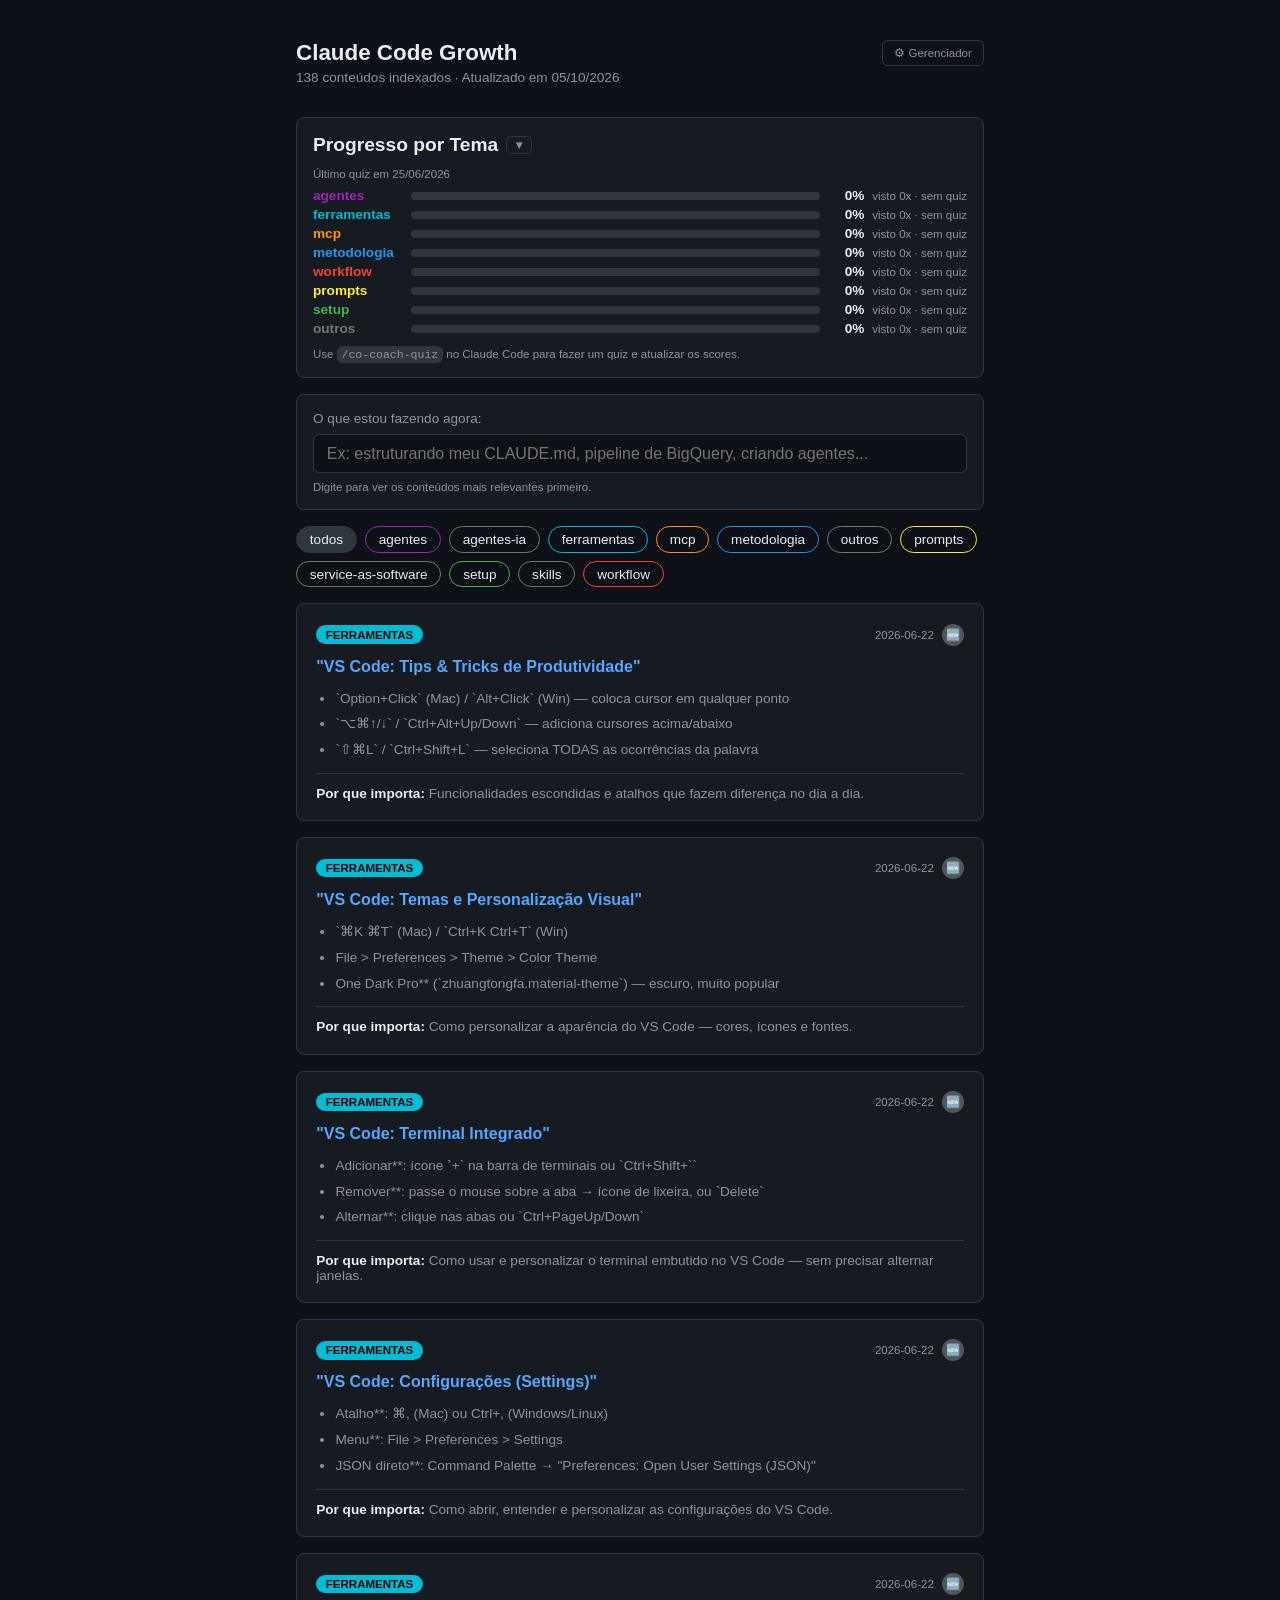
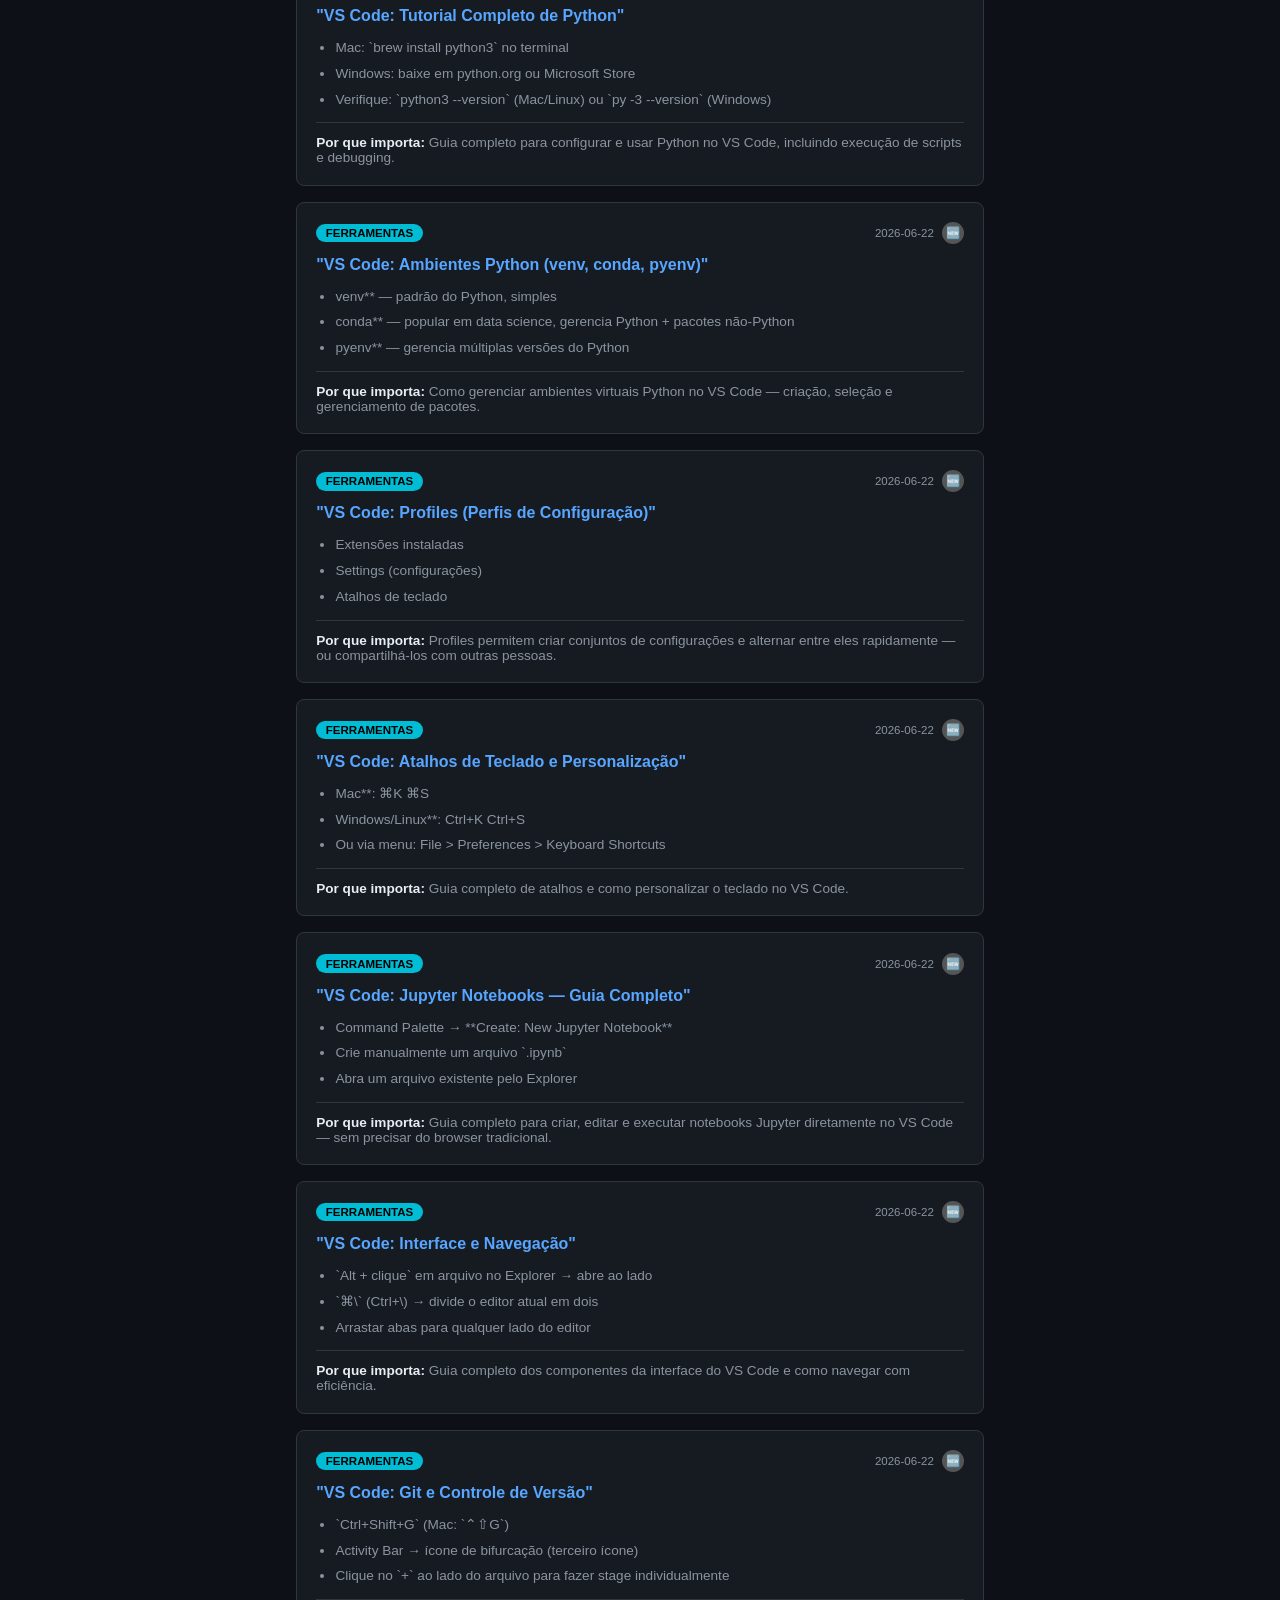
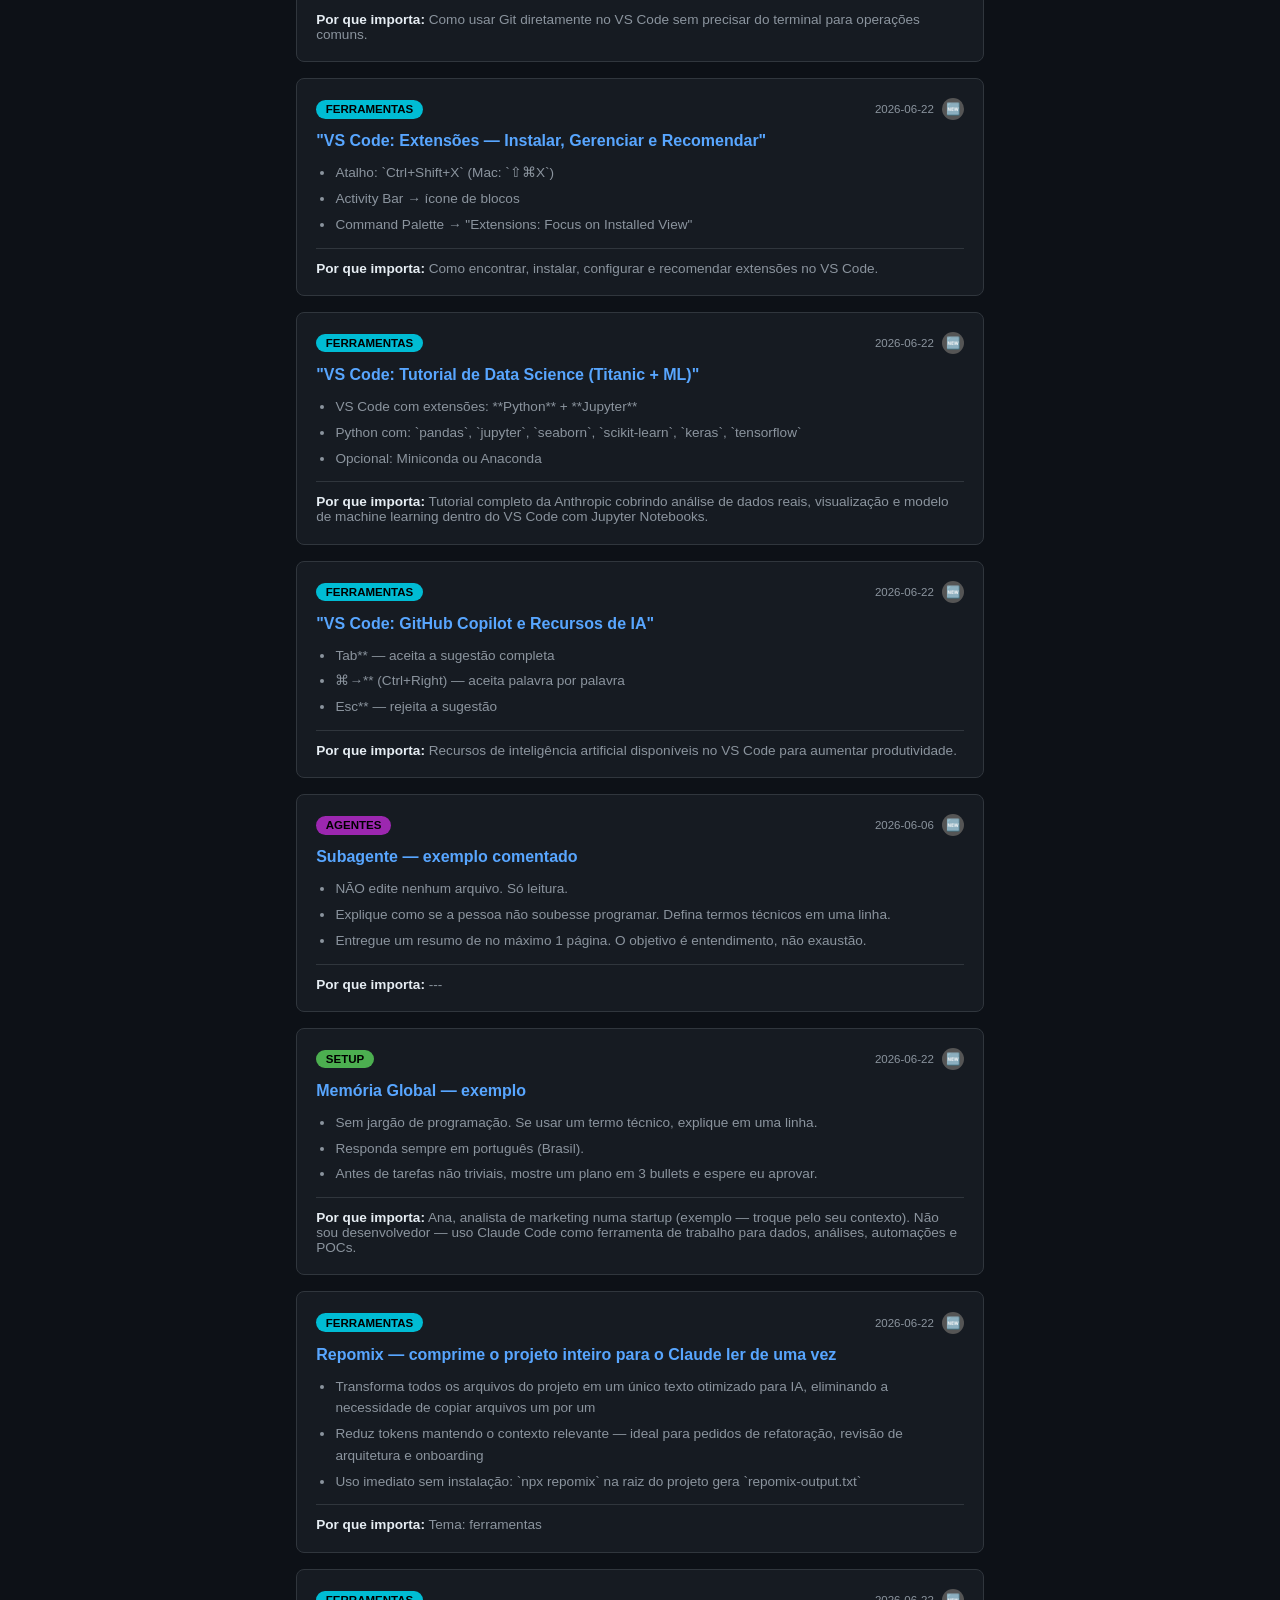
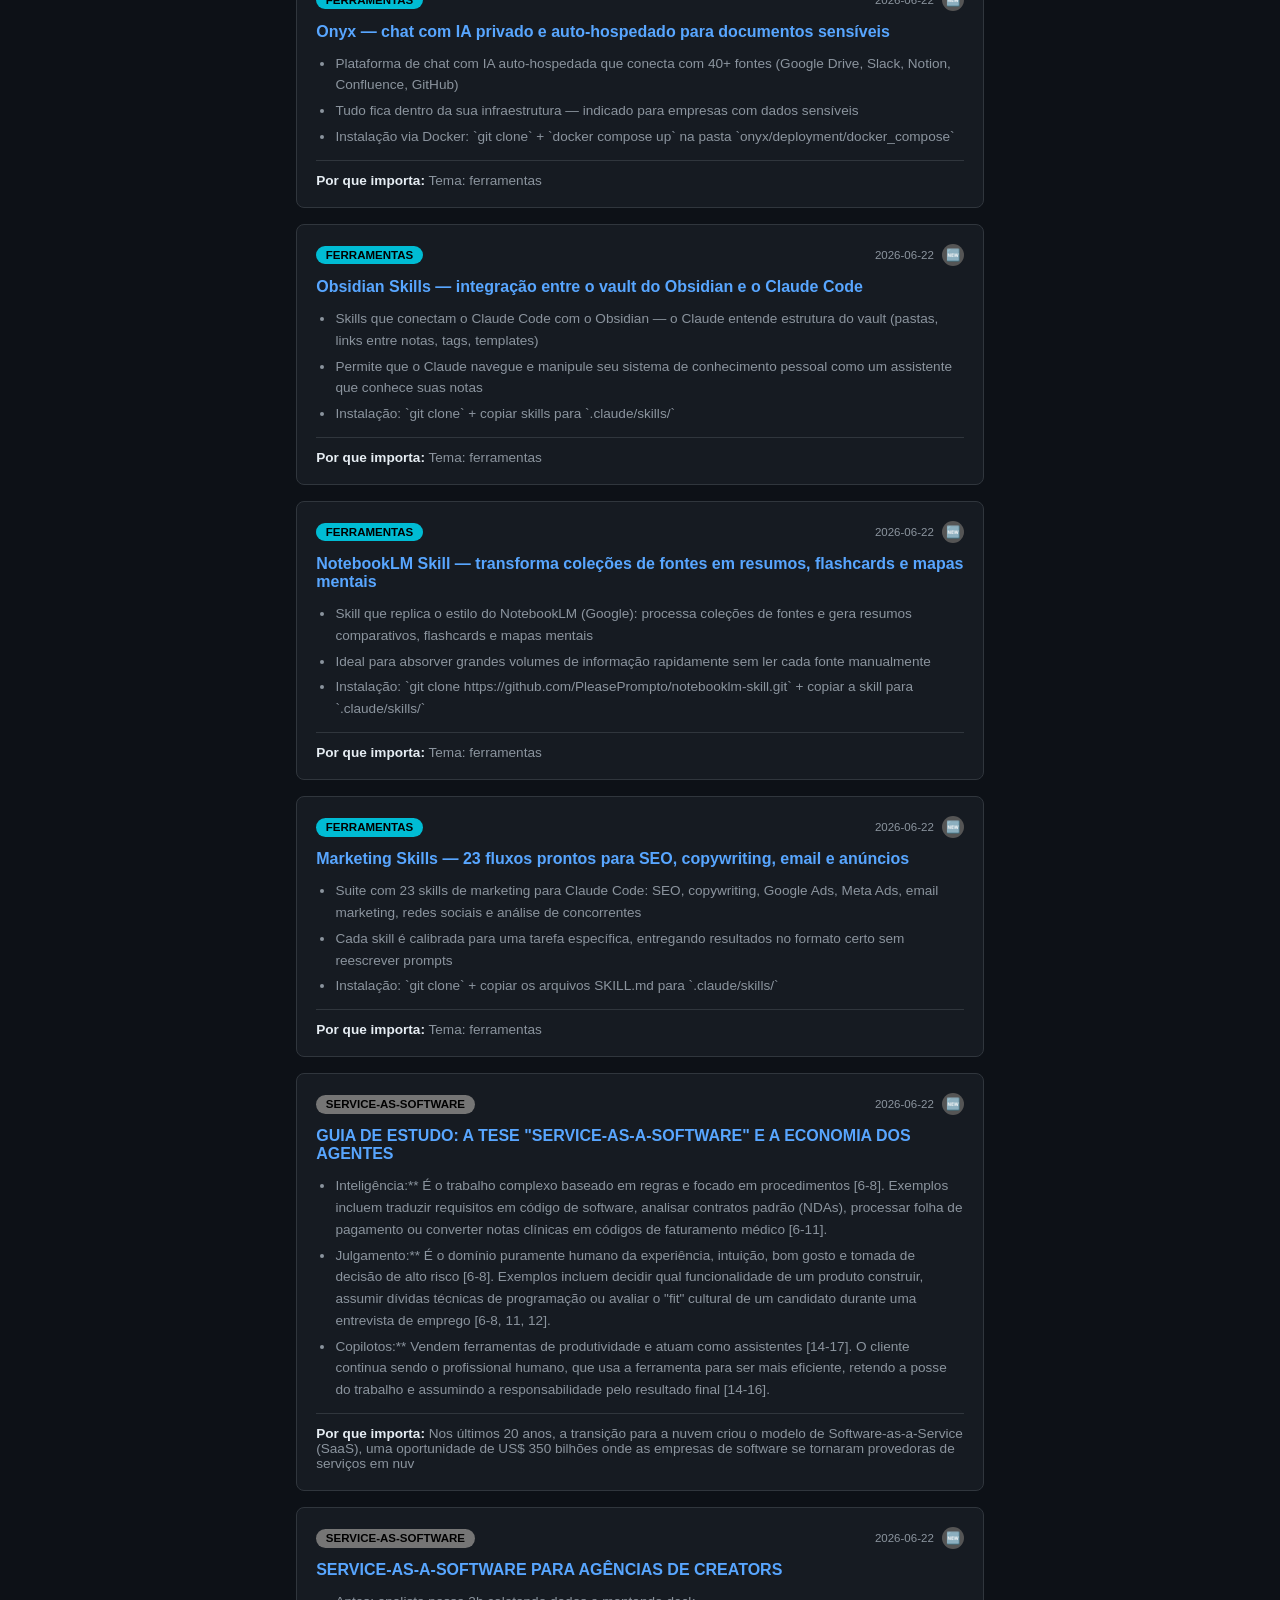
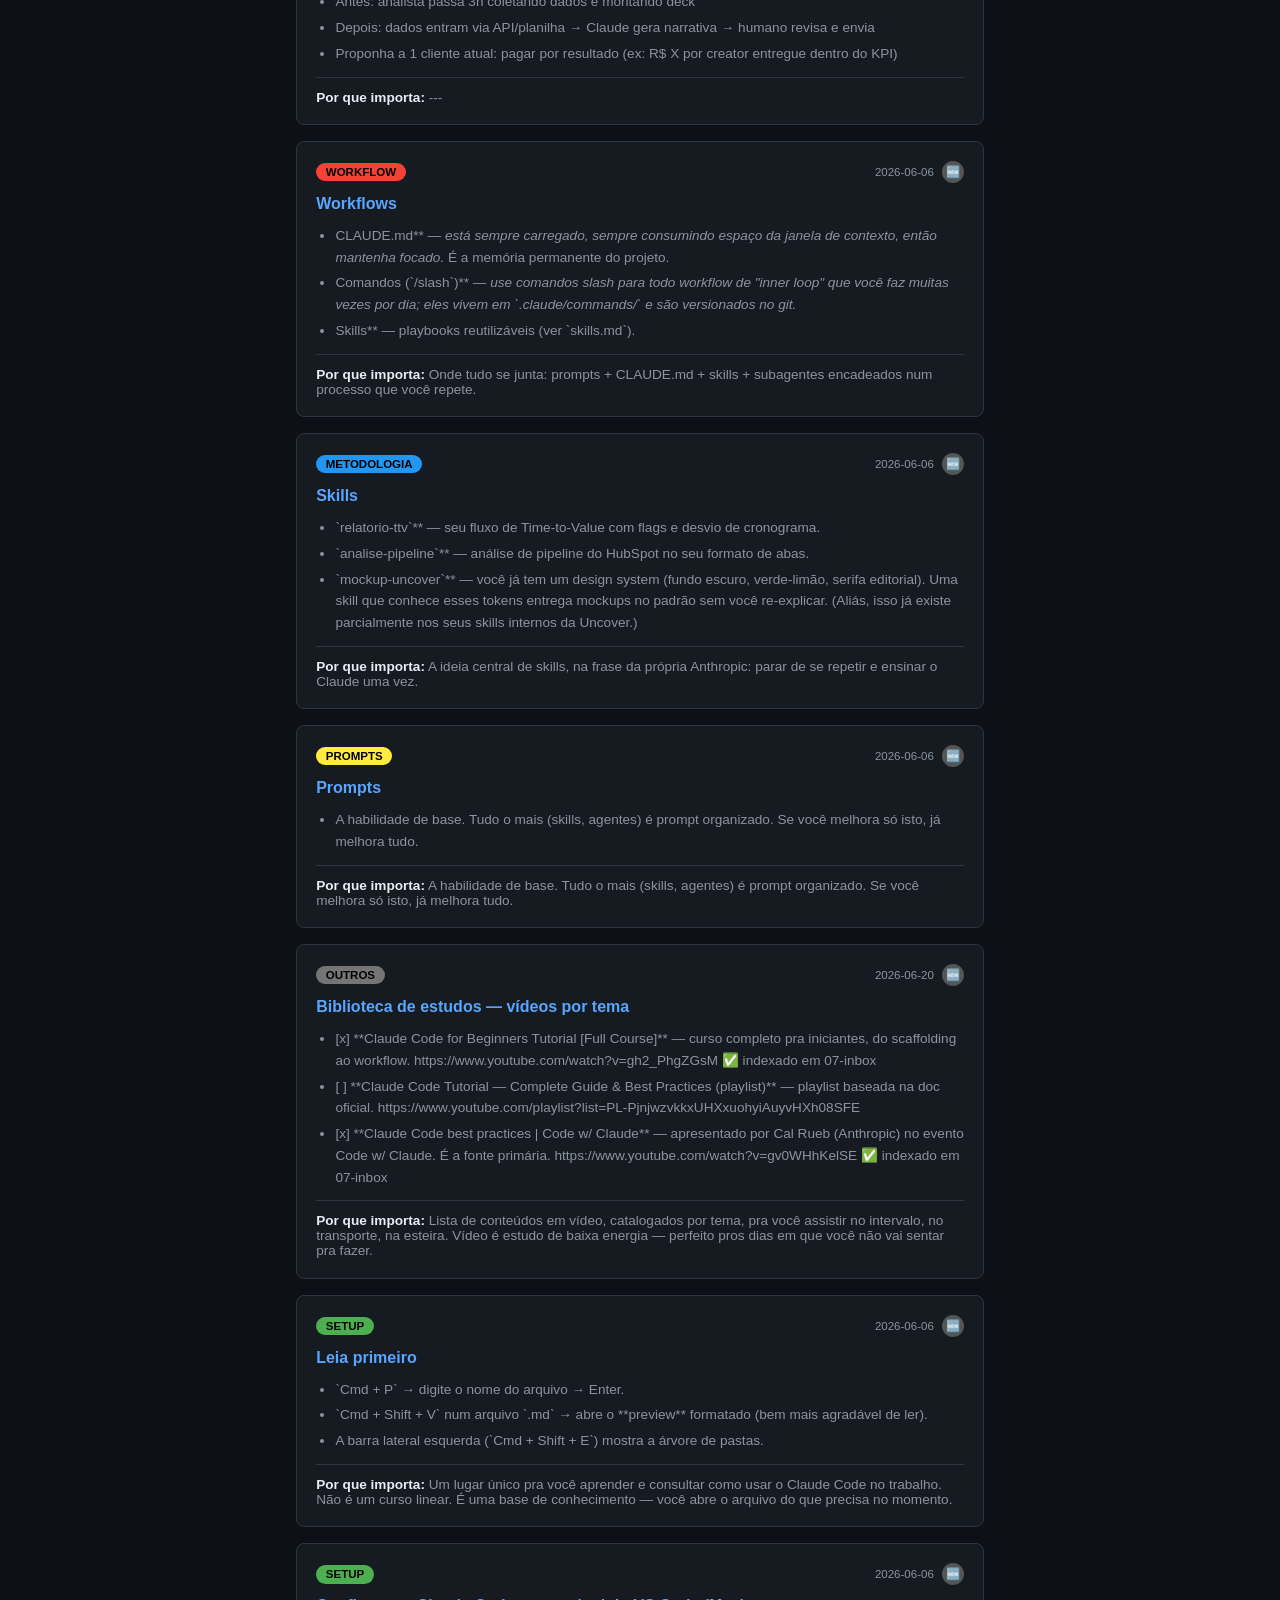
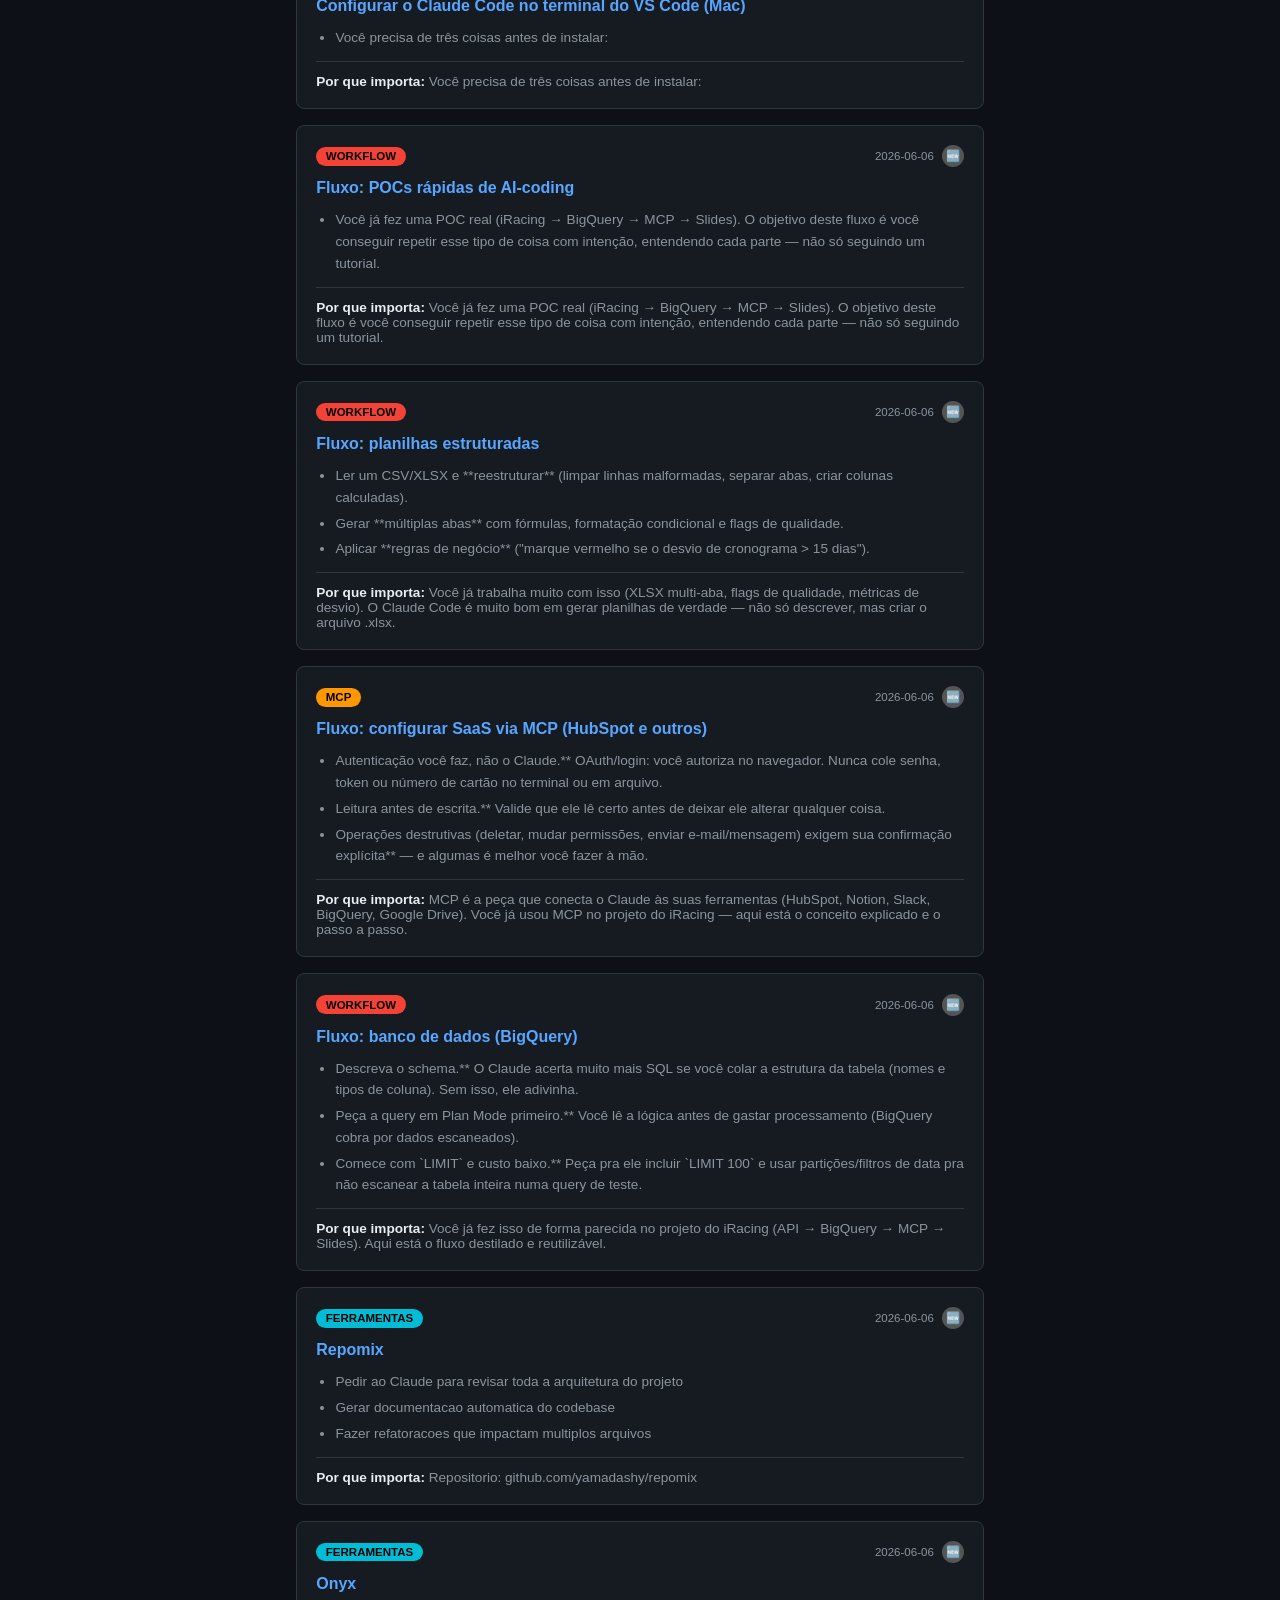
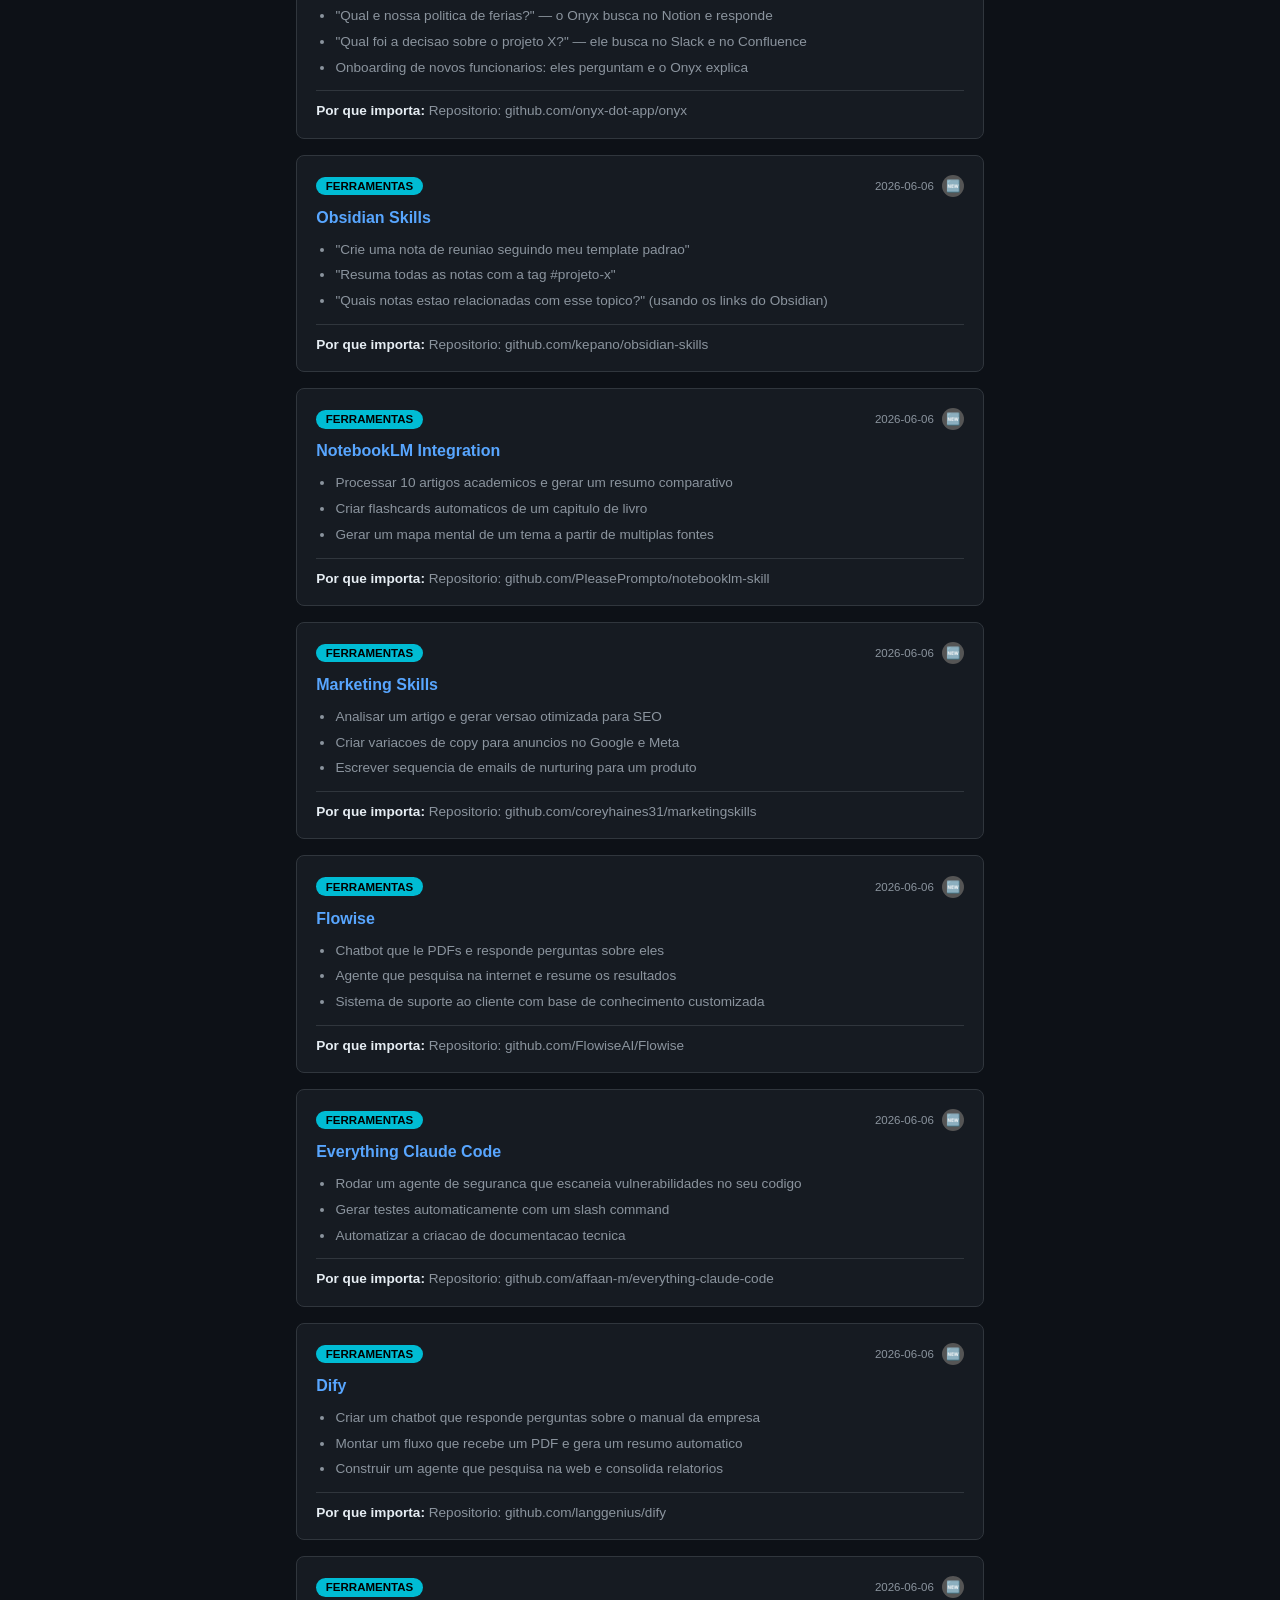
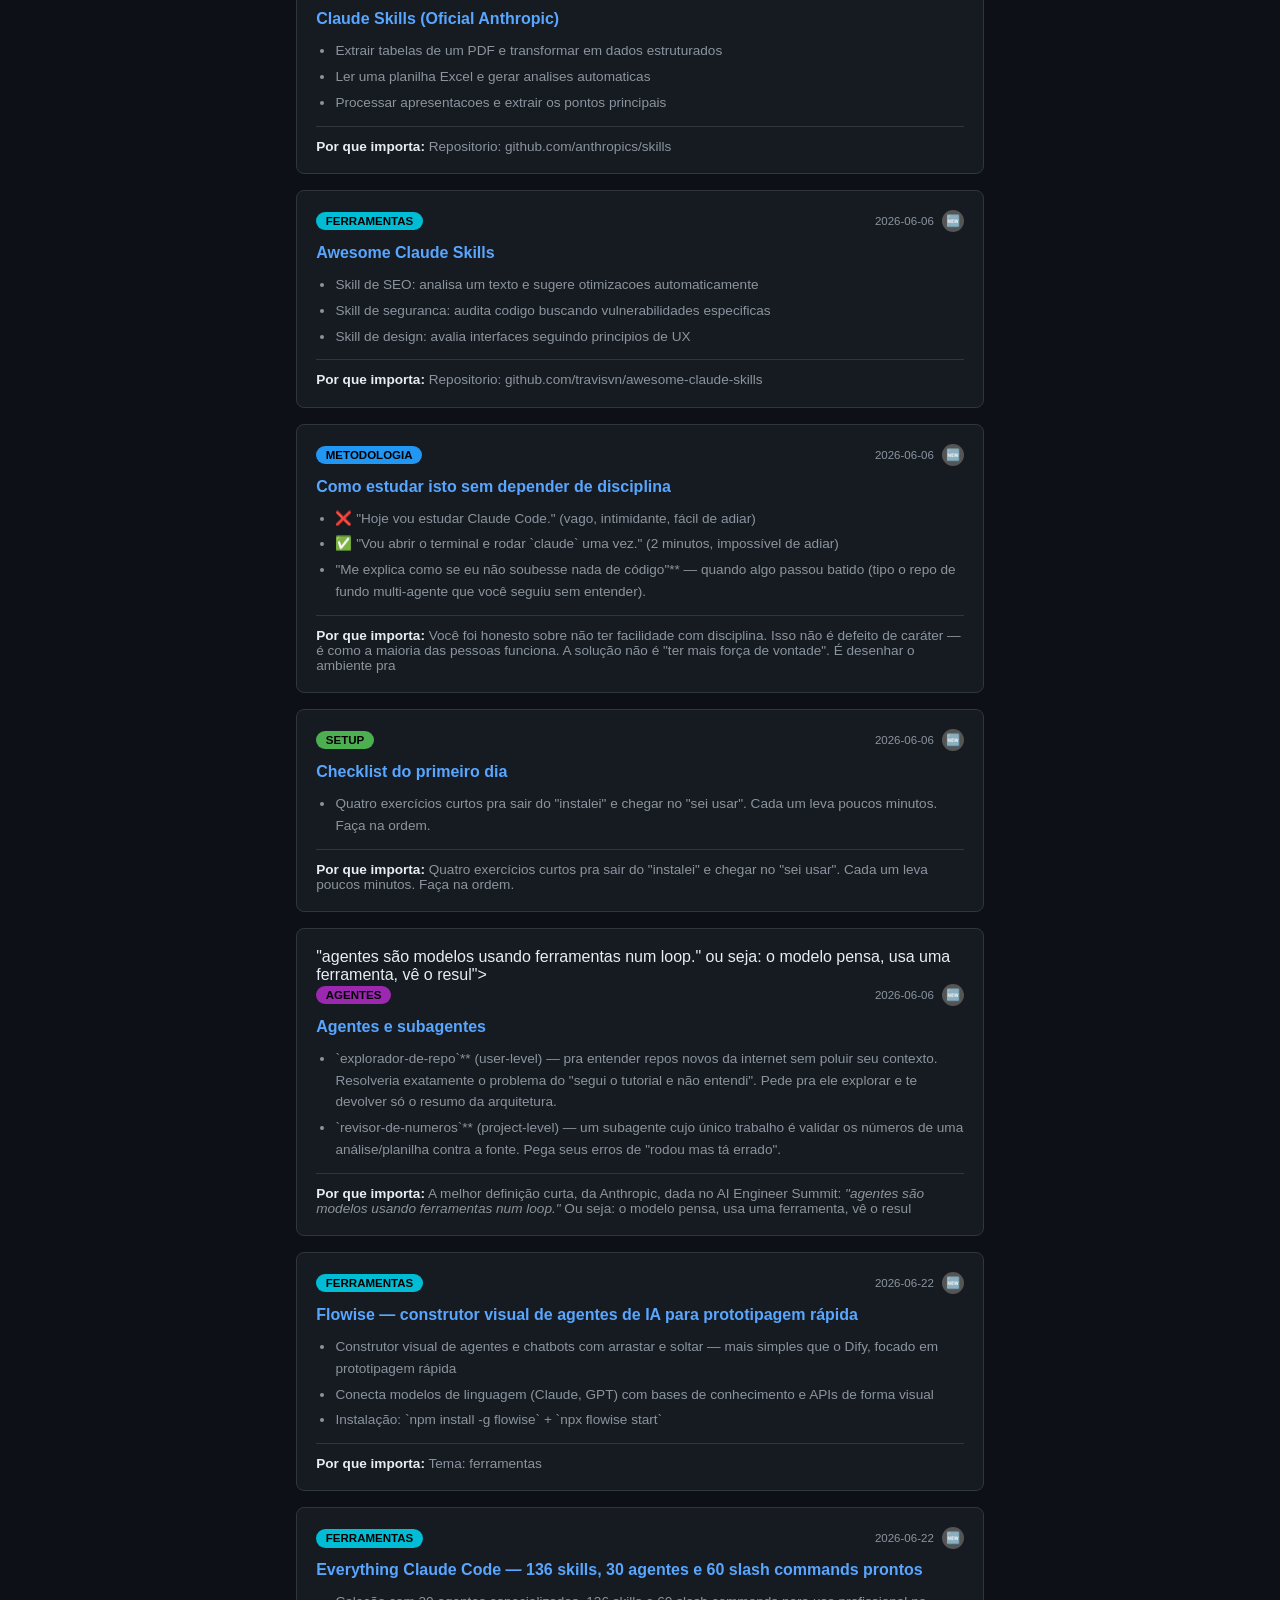
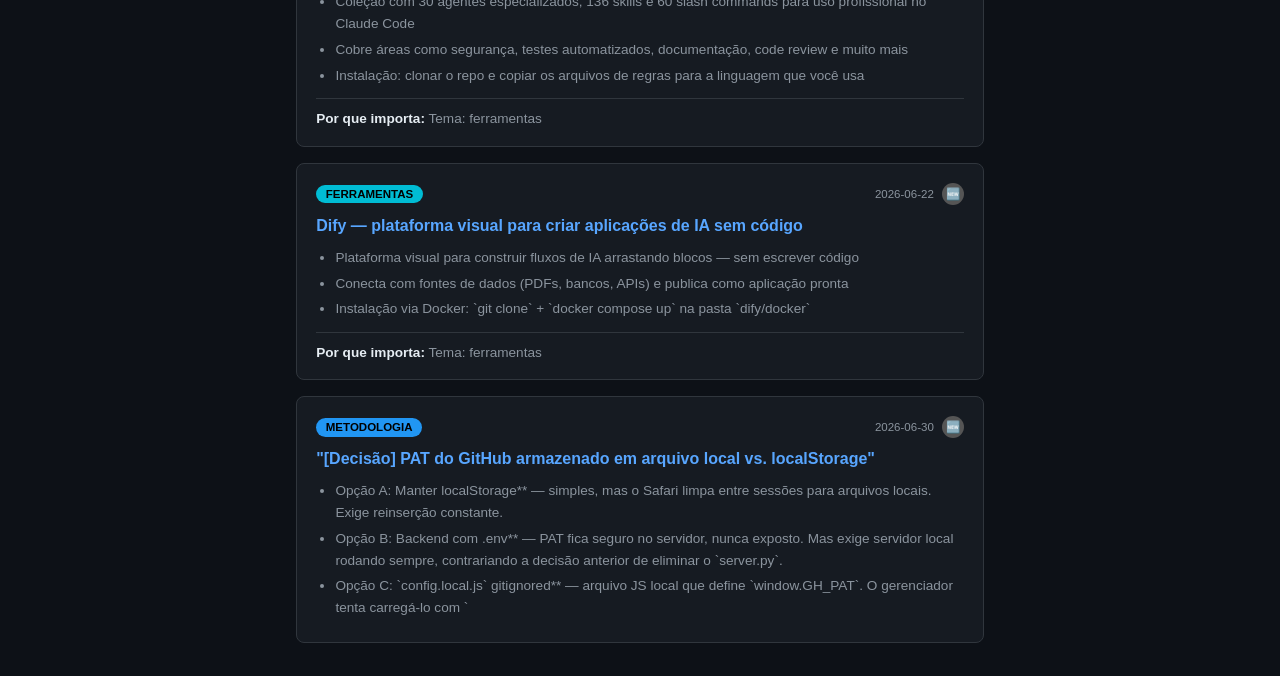
==== docs/index.html @ d2ad9457 "chore: rebuild site [skip ci]" ====
<!DOCTYPE html>
<html lang="pt-BR">
<head>
<meta charset="UTF-8">
<meta name="viewport" content="width=device-width, initial-scale=1.0">
<title>Claude Code Growth — Feed</title>
<link rel="stylesheet" href="style.css">
</head>
<body>
<header>
  <div class="header-top">
    <h1>Claude Code Growth</h1>
    <a href="gerenciador.html" class="header-nav-link">⚙ Gerenciador</a>
  </div>
  <p class="subtitle">138 conteúdos indexados · Atualizado em 05/10/2026</p>
</header>

<section class="proficiency-panel">
  <h2>Progresso por Tema <button class="prof-toggle" onclick="toggleProf()">▼</button></h2>
  <span class="prof-updated">Último quiz em 25/06/2026</span>
  <div id="prof-content"><div class="prof-barra"><span class="prof-nome" style="color:#9C27B0">agentes</span><div class="prof-track"><div class="prof-fill" style="width:0%;background:#9C27B0"></div></div><span class="prof-pct">0%</span><span class="prof-detalhe">visto 0x · sem quiz</span></div><div class="prof-barra"><span class="prof-nome" style="color:#00BCD4">ferramentas</span><div class="prof-track"><div class="prof-fill" style="width:0%;background:#00BCD4"></div></div><span class="prof-pct">0%</span><span class="prof-detalhe">visto 0x · sem quiz</span></div><div class="prof-barra"><span class="prof-nome" style="color:#FF9800">mcp</span><div class="prof-track"><div class="prof-fill" style="width:0%;background:#FF9800"></div></div><span class="prof-pct">0%</span><span class="prof-detalhe">visto 0x · sem quiz</span></div><div class="prof-barra"><span class="prof-nome" style="color:#2196F3">metodologia</span><div class="prof-track"><div class="prof-fill" style="width:0%;background:#2196F3"></div></div><span class="prof-pct">0%</span><span class="prof-detalhe">visto 0x · sem quiz</span></div><div class="prof-barra"><span class="prof-nome" style="color:#F44336">workflow</span><div class="prof-track"><div class="prof-fill" style="width:0%;background:#F44336"></div></div><span class="prof-pct">0%</span><span class="prof-detalhe">visto 0x · sem quiz</span></div><div class="prof-barra"><span class="prof-nome" style="color:#FFEB3B">prompts</span><div class="prof-track"><div class="prof-fill" style="width:0%;background:#FFEB3B"></div></div><span class="prof-pct">0%</span><span class="prof-detalhe">visto 0x · sem quiz</span></div><div class="prof-barra"><span class="prof-nome" style="color:#4CAF50">setup</span><div class="prof-track"><div class="prof-fill" style="width:0%;background:#4CAF50"></div></div><span class="prof-pct">0%</span><span class="prof-detalhe">visto 0x · sem quiz</span></div><div class="prof-barra"><span class="prof-nome" style="color:#757575">outros</span><div class="prof-track"><div class="prof-fill" style="width:0%;background:#757575"></div></div><span class="prof-pct">0%</span><span class="prof-detalhe">visto 0x · sem quiz</span></div></div>
  <p class="prof-hint">Use <code>/co-coach-quiz</code> no Claude Code para fazer um quiz e atualizar os scores.</p>
</section>

<div class="context-box">
  <label for="context-input">O que estou fazendo agora:</label>
  <input id="context-input" type="text" placeholder="Ex: estruturando meu CLAUDE.md, pipeline de BigQuery, criando agentes..." />
  <p class="context-hint">Digite para ver os conteúdos mais relevantes primeiro.</p>
</div>

<div class="filtros">
  <button class="filtro-btn active" data-tema="todos">todos</button>
  <button class="filtro-btn" data-tema="agentes" style="border-color:#9C27B0">agentes</button><button class="filtro-btn" data-tema="agentes-ia" style="border-color:#757575">agentes-ia</button><button class="filtro-btn" data-tema="ferramentas" style="border-color:#00BCD4">ferramentas</button><button class="filtro-btn" data-tema="mcp" style="border-color:#FF9800">mcp</button><button class="filtro-btn" data-tema="metodologia" style="border-color:#2196F3">metodologia</button><button class="filtro-btn" data-tema="outros" style="border-color:#757575">outros</button><button class="filtro-btn" data-tema="prompts" style="border-color:#FFEB3B">prompts</button><button class="filtro-btn" data-tema="service-as-software" style="border-color:#757575">service-as-software</button><button class="filtro-btn" data-tema="setup" style="border-color:#4CAF50">setup</button><button class="filtro-btn" data-tema="skills" style="border-color:#757575">skills</button><button class="filtro-btn" data-tema="workflow" style="border-color:#F44336">workflow</button>
</div>

<main id="feed">

<article class="card" data-tema="ferramentas" data-titulo=""vs code: tips & tricks de produtividade"" data-importancia="funcionalidades escondidas e atalhos que fazem diferença no dia a dia.">
  <div class="card-header">
    <span class="tag" style="background:#00BCD4">ferramentas</span>
    <div class="card-header-right"><span class="data">2026-06-22</span><span class="badge-status" style="background:#555555" title="novo">🆕</span></div>
  </div>
  <h2><a href="https://code.visualstudio.com/docs/getstarted/tips-and-tricks" target="_blank" rel="noopener">"VS Code: Tips & Tricks de Produtividade"</a></h2>
  <ul><li>`Option+Click` (Mac) / `Alt+Click` (Win) — coloca cursor em qualquer ponto</li><li>`⌥⌘↑/↓` / `Ctrl+Alt+Up/Down` — adiciona cursores acima/abaixo</li><li>`⇧⌘L` / `Ctrl+Shift+L` — seleciona TODAS as ocorrências da palavra</li></ul>
  <div class="importancia"><strong>Por que importa:</strong> Funcionalidades escondidas e atalhos que fazem diferença no dia a dia.</div>
</article>

<article class="card" data-tema="ferramentas" data-titulo=""vs code: temas e personalização visual"" data-importancia="como personalizar a aparência do vs code — cores, ícones e fontes.">
  <div class="card-header">
    <span class="tag" style="background:#00BCD4">ferramentas</span>
    <div class="card-header-right"><span class="data">2026-06-22</span><span class="badge-status" style="background:#555555" title="novo">🆕</span></div>
  </div>
  <h2><a href="https://code.visualstudio.com/docs/getstarted/themes" target="_blank" rel="noopener">"VS Code: Temas e Personalização Visual"</a></h2>
  <ul><li>`⌘K ⌘T` (Mac) / `Ctrl+K Ctrl+T` (Win)</li><li>File > Preferences > Theme > Color Theme</li><li>One Dark Pro** (`zhuangtongfa.material-theme`) — escuro, muito popular</li></ul>
  <div class="importancia"><strong>Por que importa:</strong> Como personalizar a aparência do VS Code — cores, ícones e fontes.</div>
</article>

<article class="card" data-tema="ferramentas" data-titulo=""vs code: terminal integrado"" data-importancia="como usar e personalizar o terminal embutido no vs code — sem precisar alternar janelas.">
  <div class="card-header">
    <span class="tag" style="background:#00BCD4">ferramentas</span>
    <div class="card-header-right"><span class="data">2026-06-22</span><span class="badge-status" style="background:#555555" title="novo">🆕</span></div>
  </div>
  <h2><a href="https://code.visualstudio.com/docs/terminal/basics" target="_blank" rel="noopener">"VS Code: Terminal Integrado"</a></h2>
  <ul><li>Adicionar**: ícone `+` na barra de terminais ou `Ctrl+Shift+``</li><li>Remover**: passe o mouse sobre a aba → ícone de lixeira, ou `Delete`</li><li>Alternar**: clique nas abas ou `Ctrl+PageUp/Down`</li></ul>
  <div class="importancia"><strong>Por que importa:</strong> Como usar e personalizar o terminal embutido no VS Code — sem precisar alternar janelas.</div>
</article>

<article class="card" data-tema="ferramentas" data-titulo=""vs code: configurações (settings)"" data-importancia="como abrir, entender e personalizar as configurações do vs code.">
  <div class="card-header">
    <span class="tag" style="background:#00BCD4">ferramentas</span>
    <div class="card-header-right"><span class="data">2026-06-22</span><span class="badge-status" style="background:#555555" title="novo">🆕</span></div>
  </div>
  <h2><a href="https://code.visualstudio.com/docs/getstarted/settings" target="_blank" rel="noopener">"VS Code: Configurações (Settings)"</a></h2>
  <ul><li>Atalho**: ⌘, (Mac) ou Ctrl+, (Windows/Linux)</li><li>Menu**: File > Preferences > Settings</li><li>JSON direto**: Command Palette → "Preferences: Open User Settings (JSON)"</li></ul>
  <div class="importancia"><strong>Por que importa:</strong> Como abrir, entender e personalizar as configurações do VS Code.</div>
</article>

<article class="card" data-tema="ferramentas" data-titulo=""vs code: tutorial completo de python"" data-importancia="guia completo para configurar e usar python no vs code, incluindo execução de scripts e debugging.">
  <div class="card-header">
    <span class="tag" style="background:#00BCD4">ferramentas</span>
    <div class="card-header-right"><span class="data">2026-06-22</span><span class="badge-status" style="background:#555555" title="novo">🆕</span></div>
  </div>
  <h2><a href="https://code.visualstudio.com/docs/python/python-tutorial" target="_blank" rel="noopener">"VS Code: Tutorial Completo de Python"</a></h2>
  <ul><li>Mac: `brew install python3` no terminal</li><li>Windows: baixe em python.org ou Microsoft Store</li><li>Verifique: `python3 --version` (Mac/Linux) ou `py -3 --version` (Windows)</li></ul>
  <div class="importancia"><strong>Por que importa:</strong> Guia completo para configurar e usar Python no VS Code, incluindo execução de scripts e debugging.</div>
</article>

<article class="card" data-tema="ferramentas" data-titulo=""vs code: ambientes python (venv, conda, pyenv)"" data-importancia="como gerenciar ambientes virtuais python no vs code — criação, seleção e gerenciamento de pacotes.">
  <div class="card-header">
    <span class="tag" style="background:#00BCD4">ferramentas</span>
    <div class="card-header-right"><span class="data">2026-06-22</span><span class="badge-status" style="background:#555555" title="novo">🆕</span></div>
  </div>
  <h2><a href="https://code.visualstudio.com/docs/python/environments" target="_blank" rel="noopener">"VS Code: Ambientes Python (venv, conda, pyenv)"</a></h2>
  <ul><li>venv** — padrão do Python, simples</li><li>conda** — popular em data science, gerencia Python + pacotes não-Python</li><li>pyenv** — gerencia múltiplas versões do Python</li></ul>
  <div class="importancia"><strong>Por que importa:</strong> Como gerenciar ambientes virtuais Python no VS Code — criação, seleção e gerenciamento de pacotes.</div>
</article>

<article class="card" data-tema="ferramentas" data-titulo=""vs code: profiles (perfis de configuração)"" data-importancia="profiles permitem criar conjuntos de configurações e alternar entre eles rapidamente — ou compartilhá-los com outras pessoas.">
  <div class="card-header">
    <span class="tag" style="background:#00BCD4">ferramentas</span>
    <div class="card-header-right"><span class="data">2026-06-22</span><span class="badge-status" style="background:#555555" title="novo">🆕</span></div>
  </div>
  <h2><a href="https://code.visualstudio.com/docs/editor/profiles" target="_blank" rel="noopener">"VS Code: Profiles (Perfis de Configuração)"</a></h2>
  <ul><li>Extensões instaladas</li><li>Settings (configurações)</li><li>Atalhos de teclado</li></ul>
  <div class="importancia"><strong>Por que importa:</strong> Profiles permitem criar conjuntos de configurações e alternar entre eles rapidamente — ou compartilhá-los com outras pessoas.</div>
</article>

<article class="card" data-tema="ferramentas" data-titulo=""vs code: atalhos de teclado e personalização"" data-importancia="guia completo de atalhos e como personalizar o teclado no vs code.">
  <div class="card-header">
    <span class="tag" style="background:#00BCD4">ferramentas</span>
    <div class="card-header-right"><span class="data">2026-06-22</span><span class="badge-status" style="background:#555555" title="novo">🆕</span></div>
  </div>
  <h2><a href="https://code.visualstudio.com/docs/getstarted/keybindings" target="_blank" rel="noopener">"VS Code: Atalhos de Teclado e Personalização"</a></h2>
  <ul><li>Mac**: ⌘K ⌘S</li><li>Windows/Linux**: Ctrl+K Ctrl+S</li><li>Ou via menu: File > Preferences > Keyboard Shortcuts</li></ul>
  <div class="importancia"><strong>Por que importa:</strong> Guia completo de atalhos e como personalizar o teclado no VS Code.</div>
</article>

<article class="card" data-tema="ferramentas" data-titulo=""vs code: jupyter notebooks — guia completo"" data-importancia="guia completo para criar, editar e executar notebooks jupyter diretamente no vs code — sem precisar do browser tradicional.">
  <div class="card-header">
    <span class="tag" style="background:#00BCD4">ferramentas</span>
    <div class="card-header-right"><span class="data">2026-06-22</span><span class="badge-status" style="background:#555555" title="novo">🆕</span></div>
  </div>
  <h2><a href="https://code.visualstudio.com/docs/datascience/jupyter-notebooks" target="_blank" rel="noopener">"VS Code: Jupyter Notebooks — Guia Completo"</a></h2>
  <ul><li>Command Palette → **Create: New Jupyter Notebook**</li><li>Crie manualmente um arquivo `.ipynb`</li><li>Abra um arquivo existente pelo Explorer</li></ul>
  <div class="importancia"><strong>Por que importa:</strong> Guia completo para criar, editar e executar notebooks Jupyter diretamente no VS Code — sem precisar do browser tradicional.</div>
</article>

<article class="card" data-tema="ferramentas" data-titulo=""vs code: interface e navegação"" data-importancia="guia completo dos componentes da interface do vs code e como navegar com eficiência.">
  <div class="card-header">
    <span class="tag" style="background:#00BCD4">ferramentas</span>
    <div class="card-header-right"><span class="data">2026-06-22</span><span class="badge-status" style="background:#555555" title="novo">🆕</span></div>
  </div>
  <h2><a href="https://code.visualstudio.com/docs/getstarted/userinterface" target="_blank" rel="noopener">"VS Code: Interface e Navegação"</a></h2>
  <ul><li>`Alt + clique` em arquivo no Explorer → abre ao lado</li><li>`⌘\` (Ctrl+\) → divide o editor atual em dois</li><li>Arrastar abas para qualquer lado do editor</li></ul>
  <div class="importancia"><strong>Por que importa:</strong> Guia completo dos componentes da interface do VS Code e como navegar com eficiência.</div>
</article>

<article class="card" data-tema="ferramentas" data-titulo=""vs code: git e controle de versão"" data-importancia="como usar git diretamente no vs code sem precisar do terminal para operações comuns.">
  <div class="card-header">
    <span class="tag" style="background:#00BCD4">ferramentas</span>
    <div class="card-header-right"><span class="data">2026-06-22</span><span class="badge-status" style="background:#555555" title="novo">🆕</span></div>
  </div>
  <h2><a href="https://code.visualstudio.com/docs/sourcecontrol/overview" target="_blank" rel="noopener">"VS Code: Git e Controle de Versão"</a></h2>
  <ul><li>`Ctrl+Shift+G` (Mac: `⌃⇧G`)</li><li>Activity Bar → ícone de bifurcação (terceiro ícone)</li><li>Clique no `+` ao lado do arquivo para fazer stage individualmente</li></ul>
  <div class="importancia"><strong>Por que importa:</strong> Como usar Git diretamente no VS Code sem precisar do terminal para operações comuns.</div>
</article>

<article class="card" data-tema="ferramentas" data-titulo=""vs code: extensões — instalar, gerenciar e recomendar"" data-importancia="como encontrar, instalar, configurar e recomendar extensões no vs code.">
  <div class="card-header">
    <span class="tag" style="background:#00BCD4">ferramentas</span>
    <div class="card-header-right"><span class="data">2026-06-22</span><span class="badge-status" style="background:#555555" title="novo">🆕</span></div>
  </div>
  <h2><a href="https://code.visualstudio.com/docs/editor/extension-marketplace" target="_blank" rel="noopener">"VS Code: Extensões — Instalar, Gerenciar e Recomendar"</a></h2>
  <ul><li>Atalho: `Ctrl+Shift+X` (Mac: `⇧⌘X`)</li><li>Activity Bar → ícone de blocos</li><li>Command Palette → "Extensions: Focus on Installed View"</li></ul>
  <div class="importancia"><strong>Por que importa:</strong> Como encontrar, instalar, configurar e recomendar extensões no VS Code.</div>
</article>

<article class="card" data-tema="ferramentas" data-titulo=""vs code: tutorial de data science (titanic + ml)"" data-importancia="tutorial completo da anthropic cobrindo análise de dados reais, visualização e modelo de machine learning dentro do vs code com jupyter notebooks.">
  <div class="card-header">
    <span class="tag" style="background:#00BCD4">ferramentas</span>
    <div class="card-header-right"><span class="data">2026-06-22</span><span class="badge-status" style="background:#555555" title="novo">🆕</span></div>
  </div>
  <h2><a href="https://code.visualstudio.com/docs/datascience/data-science-tutorial" target="_blank" rel="noopener">"VS Code: Tutorial de Data Science (Titanic + ML)"</a></h2>
  <ul><li>VS Code com extensões: **Python** + **Jupyter**</li><li>Python com: `pandas`, `jupyter`, `seaborn`, `scikit-learn`, `keras`, `tensorflow`</li><li>Opcional: Miniconda ou Anaconda</li></ul>
  <div class="importancia"><strong>Por que importa:</strong> Tutorial completo da Anthropic cobrindo análise de dados reais, visualização e modelo de machine learning dentro do VS Code com Jupyter Notebooks.</div>
</article>

<article class="card" data-tema="ferramentas" data-titulo=""vs code: github copilot e recursos de ia"" data-importancia="recursos de inteligência artificial disponíveis no vs code para aumentar produtividade.">
  <div class="card-header">
    <span class="tag" style="background:#00BCD4">ferramentas</span>
    <div class="card-header-right"><span class="data">2026-06-22</span><span class="badge-status" style="background:#555555" title="novo">🆕</span></div>
  </div>
  <h2><a href="https://code.visualstudio.com/docs/copilot/ai-powered-suggestions" target="_blank" rel="noopener">"VS Code: GitHub Copilot e Recursos de IA"</a></h2>
  <ul><li>Tab** — aceita a sugestão completa</li><li>⌘→** (Ctrl+Right) — aceita palavra por palavra</li><li>Esc** — rejeita a sugestão</li></ul>
  <div class="importancia"><strong>Por que importa:</strong> Recursos de inteligência artificial disponíveis no VS Code para aumentar produtividade.</div>
</article>

<article class="card" data-tema="agentes" data-titulo="subagente — exemplo comentado" data-importancia="---">
  <div class="card-header">
    <span class="tag" style="background:#9C27B0">agentes</span>
    <div class="card-header-right"><span class="data">2026-06-06</span><span class="badge-status" style="background:#555555" title="novo">🆕</span></div>
  </div>
  <h2><a href="#" target="_blank" rel="noopener">Subagente — exemplo comentado</a></h2>
  <ul><li>NÃO edite nenhum arquivo. Só leitura.</li><li>Explique como se a pessoa não soubesse programar. Defina termos técnicos em uma linha.</li><li>Entregue um resumo de no máximo 1 página. O objetivo é entendimento, não exaustão.</li></ul>
  <div class="importancia"><strong>Por que importa:</strong> ---</div>
</article>

<article class="card" data-tema="setup" data-titulo="memória global — exemplo" data-importancia="ana, analista de marketing numa startup (exemplo — troque pelo seu contexto). não sou desenvolvedor — uso claude code como ferramenta de trabalho para dados, análises, automações e pocs.">
  <div class="card-header">
    <span class="tag" style="background:#4CAF50">setup</span>
    <div class="card-header-right"><span class="data">2026-06-22</span><span class="badge-status" style="background:#555555" title="novo">🆕</span></div>
  </div>
  <h2><a href="#" target="_blank" rel="noopener">Memória Global — exemplo</a></h2>
  <ul><li>Sem jargão de programação. Se usar um termo técnico, explique em uma linha.</li><li>Responda sempre em português (Brasil).</li><li>Antes de tarefas não triviais, mostre um plano em 3 bullets e espere eu aprovar.</li></ul>
  <div class="importancia"><strong>Por que importa:</strong> Ana, analista de marketing numa startup (exemplo — troque pelo seu contexto). Não sou desenvolvedor — uso Claude Code como ferramenta de trabalho para dados, análises, automações e POCs.</div>
</article>

<article class="card" data-tema="ferramentas" data-titulo="repomix — comprime o projeto inteiro para o claude ler de uma vez" data-importancia="tema: ferramentas">
  <div class="card-header">
    <span class="tag" style="background:#00BCD4">ferramentas</span>
    <div class="card-header-right"><span class="data">2026-06-22</span><span class="badge-status" style="background:#555555" title="novo">🆕</span></div>
  </div>
  <h2><a href="https://github.com/yamadashy/repomix" target="_blank" rel="noopener">Repomix — comprime o projeto inteiro para o Claude ler de uma vez</a></h2>
  <ul><li>Transforma todos os arquivos do projeto em um único texto otimizado para IA, eliminando a necessidade de copiar arquivos um por um</li><li>Reduz tokens mantendo o contexto relevante — ideal para pedidos de refatoração, revisão de arquitetura e onboarding</li><li>Uso imediato sem instalação: `npx repomix` na raiz do projeto gera `repomix-output.txt`</li></ul>
  <div class="importancia"><strong>Por que importa:</strong> Tema: ferramentas</div>
</article>

<article class="card" data-tema="ferramentas" data-titulo="onyx — chat com ia privado e auto-hospedado para documentos sensíveis" data-importancia="tema: ferramentas">
  <div class="card-header">
    <span class="tag" style="background:#00BCD4">ferramentas</span>
    <div class="card-header-right"><span class="data">2026-06-22</span><span class="badge-status" style="background:#555555" title="novo">🆕</span></div>
  </div>
  <h2><a href="https://github.com/onyx-dot-app/onyx" target="_blank" rel="noopener">Onyx — chat com IA privado e auto-hospedado para documentos sensíveis</a></h2>
  <ul><li>Plataforma de chat com IA auto-hospedada que conecta com 40+ fontes (Google Drive, Slack, Notion, Confluence, GitHub)</li><li>Tudo fica dentro da sua infraestrutura — indicado para empresas com dados sensíveis</li><li>Instalação via Docker: `git clone` + `docker compose up` na pasta `onyx/deployment/docker_compose`</li></ul>
  <div class="importancia"><strong>Por que importa:</strong> Tema: ferramentas</div>
</article>

<article class="card" data-tema="ferramentas" data-titulo="obsidian skills — integração entre o vault do obsidian e o claude code" data-importancia="tema: ferramentas">
  <div class="card-header">
    <span class="tag" style="background:#00BCD4">ferramentas</span>
    <div class="card-header-right"><span class="data">2026-06-22</span><span class="badge-status" style="background:#555555" title="novo">🆕</span></div>
  </div>
  <h2><a href="https://github.com/kepano/obsidian-skills" target="_blank" rel="noopener">Obsidian Skills — integração entre o vault do Obsidian e o Claude Code</a></h2>
  <ul><li>Skills que conectam o Claude Code com o Obsidian — o Claude entende estrutura do vault (pastas, links entre notas, tags, templates)</li><li>Permite que o Claude navegue e manipule seu sistema de conhecimento pessoal como um assistente que conhece suas notas</li><li>Instalação: `git clone` + copiar skills para `.claude/skills/`</li></ul>
  <div class="importancia"><strong>Por que importa:</strong> Tema: ferramentas</div>
</article>

<article class="card" data-tema="ferramentas" data-titulo="notebooklm skill — transforma coleções de fontes em resumos, flashcards e mapas mentais" data-importancia="tema: ferramentas">
  <div class="card-header">
    <span class="tag" style="background:#00BCD4">ferramentas</span>
    <div class="card-header-right"><span class="data">2026-06-22</span><span class="badge-status" style="background:#555555" title="novo">🆕</span></div>
  </div>
  <h2><a href="https://github.com/PleasePrompto/notebooklm-skill" target="_blank" rel="noopener">NotebookLM Skill — transforma coleções de fontes em resumos, flashcards e mapas mentais</a></h2>
  <ul><li>Skill que replica o estilo do NotebookLM (Google): processa coleções de fontes e gera resumos comparativos, flashcards e mapas mentais</li><li>Ideal para absorver grandes volumes de informação rapidamente sem ler cada fonte manualmente</li><li>Instalação: `git clone https://github.com/PleasePrompto/notebooklm-skill.git` + copiar a skill para `.claude/skills/`</li></ul>
  <div class="importancia"><strong>Por que importa:</strong> Tema: ferramentas</div>
</article>

<article class="card" data-tema="ferramentas" data-titulo="marketing skills — 23 fluxos prontos para seo, copywriting, email e anúncios" data-importancia="tema: ferramentas">
  <div class="card-header">
    <span class="tag" style="background:#00BCD4">ferramentas</span>
    <div class="card-header-right"><span class="data">2026-06-22</span><span class="badge-status" style="background:#555555" title="novo">🆕</span></div>
  </div>
  <h2><a href="https://github.com/coreyhaines31/marketingskills" target="_blank" rel="noopener">Marketing Skills — 23 fluxos prontos para SEO, copywriting, email e anúncios</a></h2>
  <ul><li>Suite com 23 skills de marketing para Claude Code: SEO, copywriting, Google Ads, Meta Ads, email marketing, redes sociais e análise de concorrentes</li><li>Cada skill é calibrada para uma tarefa específica, entregando resultados no formato certo sem reescrever prompts</li><li>Instalação: `git clone` + copiar os arquivos SKILL.md para `.claude/skills/`</li></ul>
  <div class="importancia"><strong>Por que importa:</strong> Tema: ferramentas</div>
</article>

<article class="card" data-tema="service-as-software" data-titulo="guia de estudo: a tese "service-as-a-software" e a economia dos agentes" data-importancia="nos últimos 20 anos, a transição para a nuvem criou o modelo de software-as-a-service (saas), uma oportunidade de us$ 350 bilhões onde as empresas de software se tornaram provedoras de serviços em nuv">
  <div class="card-header">
    <span class="tag" style="background:#757575">service-as-software</span>
    <div class="card-header-right"><span class="data">2026-06-22</span><span class="badge-status" style="background:#555555" title="novo">🆕</span></div>
  </div>
  <h2><a href="#" target="_blank" rel="noopener">GUIA DE ESTUDO: A TESE "SERVICE-AS-A-SOFTWARE" E A ECONOMIA DOS AGENTES</a></h2>
  <ul><li>Inteligência:** É o trabalho complexo baseado em regras e focado em procedimentos [6-8]. Exemplos incluem traduzir requisitos em código de software, analisar contratos padrão (NDAs), processar folha de pagamento ou converter notas clínicas em códigos de faturamento médico [6-11].</li><li>Julgamento:** É o domínio puramente humano da experiência, intuição, bom gosto e tomada de decisão de alto risco [6-8]. Exemplos incluem decidir qual funcionalidade de um produto construir, assumir dívidas técnicas de programação ou avaliar o "fit" cultural de um candidato durante uma entrevista de emprego [6-8, 11, 12].</li><li>Copilotos:** Vendem ferramentas de produtividade e atuam como assistentes [14-17]. O cliente continua sendo o profissional humano, que usa a ferramenta para ser mais eficiente, retendo a posse do trabalho e assumindo a responsabilidade pelo resultado final [14-16].</li></ul>
  <div class="importancia"><strong>Por que importa:</strong> Nos últimos 20 anos, a transição para a nuvem criou o modelo de Software-as-a-Service (SaaS), uma oportunidade de US$ 350 bilhões onde as empresas de software se tornaram provedoras de serviços em nuv</div>
</article>

<article class="card" data-tema="service-as-software" data-titulo="service-as-a-software para agências de creators" data-importancia="---">
  <div class="card-header">
    <span class="tag" style="background:#757575">service-as-software</span>
    <div class="card-header-right"><span class="data">2026-06-22</span><span class="badge-status" style="background:#555555" title="novo">🆕</span></div>
  </div>
  <h2><a href="#" target="_blank" rel="noopener">SERVICE-AS-A-SOFTWARE PARA AGÊNCIAS DE CREATORS</a></h2>
  <ul><li>Antes: analista passa 3h coletando dados e montando deck</li><li>Depois: dados entram via API/planilha → Claude gera narrativa → humano revisa e envia</li><li>Proponha a 1 cliente atual: pagar por resultado (ex: R$ X por creator entregue dentro do KPI)</li></ul>
  <div class="importancia"><strong>Por que importa:</strong> ---</div>
</article>

<article class="card" data-tema="workflow" data-titulo="workflows" data-importancia="onde tudo se junta: prompts + claude.md + skills + subagentes encadeados num processo que você repete.">
  <div class="card-header">
    <span class="tag" style="background:#F44336">workflow</span>
    <div class="card-header-right"><span class="data">2026-06-06</span><span class="badge-status" style="background:#555555" title="novo">🆕</span></div>
  </div>
  <h2><a href="#" target="_blank" rel="noopener">Workflows</a></h2>
  <ul><li>CLAUDE.md** — <cite index="13-1">está sempre carregado, sempre consumindo espaço da janela de contexto, então mantenha focado.</cite> É a memória permanente do projeto.</li><li>Comandos (`/slash`)** — <cite index="10-1">use comandos slash para todo workflow de "inner loop" que você faz muitas vezes por dia; eles vivem em `.claude/commands/` e são versionados no git.</cite></li><li>Skills** — playbooks reutilizáveis (ver `skills.md`).</li></ul>
  <div class="importancia"><strong>Por que importa:</strong> Onde tudo se junta: prompts + CLAUDE.md + skills + subagentes encadeados num processo que você repete.</div>
</article>

<article class="card" data-tema="metodologia" data-titulo="skills" data-importancia="a ideia central de skills, na frase da própria anthropic: parar de se repetir e ensinar o claude uma vez.">
  <div class="card-header">
    <span class="tag" style="background:#2196F3">metodologia</span>
    <div class="card-header-right"><span class="data">2026-06-06</span><span class="badge-status" style="background:#555555" title="novo">🆕</span></div>
  </div>
  <h2><a href="#" target="_blank" rel="noopener">Skills</a></h2>
  <ul><li>`relatorio-ttv`** — seu fluxo de Time-to-Value com flags e desvio de cronograma.</li><li>`analise-pipeline`** — análise de pipeline do HubSpot no seu formato de abas.</li><li>`mockup-uncover`** — você já tem um design system (fundo escuro, verde-limão, serifa editorial). Uma skill que conhece esses tokens entrega mockups no padrão sem você re-explicar. (Aliás, isso já existe parcialmente nos seus skills internos da Uncover.)</li></ul>
  <div class="importancia"><strong>Por que importa:</strong> A ideia central de skills, na frase da própria Anthropic: parar de se repetir e ensinar o Claude uma vez.</div>
</article>

<article class="card" data-tema="prompts" data-titulo="prompts" data-importancia="a habilidade de base. tudo o mais (skills, agentes) é prompt organizado. se você melhora só isto, já melhora tudo.">
  <div class="card-header">
    <span class="tag" style="background:#FFEB3B">prompts</span>
    <div class="card-header-right"><span class="data">2026-06-06</span><span class="badge-status" style="background:#555555" title="novo">🆕</span></div>
  </div>
  <h2><a href="#" target="_blank" rel="noopener">Prompts</a></h2>
  <ul><li>A habilidade de base. Tudo o mais (skills, agentes) é prompt organizado. Se você melhora só isto, já melhora tudo.</li></ul>
  <div class="importancia"><strong>Por que importa:</strong> A habilidade de base. Tudo o mais (skills, agentes) é prompt organizado. Se você melhora só isto, já melhora tudo.</div>
</article>

<article class="card" data-tema="outros" data-titulo="biblioteca de estudos — vídeos por tema" data-importancia="lista de conteúdos em vídeo, catalogados por tema, pra você assistir no intervalo, no transporte, na esteira. vídeo é estudo de baixa energia — perfeito pros dias em que você não vai sentar pra fazer.">
  <div class="card-header">
    <span class="tag" style="background:#757575">outros</span>
    <div class="card-header-right"><span class="data">2026-06-20</span><span class="badge-status" style="background:#555555" title="novo">🆕</span></div>
  </div>
  <h2><a href="#" target="_blank" rel="noopener">Biblioteca de estudos — vídeos por tema</a></h2>
  <ul><li>[x] **Claude Code for Beginners Tutorial [Full Course]** — curso completo pra iniciantes, do scaffolding ao workflow. https://www.youtube.com/watch?v=gh2_PhgZGsM ✅ indexado em 07-inbox</li><li>[ ] **Claude Code Tutorial — Complete Guide & Best Practices (playlist)** — playlist baseada na doc oficial. https://www.youtube.com/playlist?list=PL-PjnjwzvkkxUHXxuohyiAuyvHXh08SFE</li><li>[x] **Claude Code best practices | Code w/ Claude** — apresentado por Cal Rueb (Anthropic) no evento Code w/ Claude. É a fonte primária. https://www.youtube.com/watch?v=gv0WHhKelSE ✅ indexado em 07-inbox</li></ul>
  <div class="importancia"><strong>Por que importa:</strong> Lista de conteúdos em vídeo, catalogados por tema, pra você assistir no intervalo, no transporte, na esteira. Vídeo é estudo de baixa energia — perfeito pros dias em que você não vai sentar pra fazer.</div>
</article>

<article class="card" data-tema="setup" data-titulo="leia primeiro" data-importancia="um lugar único pra você aprender e consultar como usar o claude code no trabalho. não é um curso linear. é uma base de conhecimento — você abre o arquivo do que precisa no momento.">
  <div class="card-header">
    <span class="tag" style="background:#4CAF50">setup</span>
    <div class="card-header-right"><span class="data">2026-06-06</span><span class="badge-status" style="background:#555555" title="novo">🆕</span></div>
  </div>
  <h2><a href="#" target="_blank" rel="noopener">Leia primeiro</a></h2>
  <ul><li>`Cmd + P` → digite o nome do arquivo → Enter.</li><li>`Cmd + Shift + V` num arquivo `.md` → abre o **preview** formatado (bem mais agradável de ler).</li><li>A barra lateral esquerda (`Cmd + Shift + E`) mostra a árvore de pastas.</li></ul>
  <div class="importancia"><strong>Por que importa:</strong> Um lugar único pra você aprender e consultar como usar o Claude Code no trabalho. Não é um curso linear. É uma base de conhecimento — você abre o arquivo do que precisa no momento.</div>
</article>

<article class="card" data-tema="setup" data-titulo="configurar o claude code no terminal do vs code (mac)" data-importancia="você precisa de três coisas antes de instalar:">
  <div class="card-header">
    <span class="tag" style="background:#4CAF50">setup</span>
    <div class="card-header-right"><span class="data">2026-06-06</span><span class="badge-status" style="background:#555555" title="novo">🆕</span></div>
  </div>
  <h2><a href="#" target="_blank" rel="noopener">Configurar o Claude Code no terminal do VS Code (Mac)</a></h2>
  <ul><li>Você precisa de três coisas antes de instalar:</li></ul>
  <div class="importancia"><strong>Por que importa:</strong> Você precisa de três coisas antes de instalar:</div>
</article>

<article class="card" data-tema="workflow" data-titulo="fluxo: pocs rápidas de ai-coding" data-importancia="você já fez uma poc real (iracing → bigquery → mcp → slides). o objetivo deste fluxo é você conseguir repetir esse tipo de coisa com intenção, entendendo cada parte — não só seguindo um tutorial.">
  <div class="card-header">
    <span class="tag" style="background:#F44336">workflow</span>
    <div class="card-header-right"><span class="data">2026-06-06</span><span class="badge-status" style="background:#555555" title="novo">🆕</span></div>
  </div>
  <h2><a href="#" target="_blank" rel="noopener">Fluxo: POCs rápidas de AI-coding</a></h2>
  <ul><li>Você já fez uma POC real (iRacing → BigQuery → MCP → Slides). O objetivo deste fluxo é você conseguir repetir esse tipo de coisa com intenção, entendendo cada parte — não só seguindo um tutorial.</li></ul>
  <div class="importancia"><strong>Por que importa:</strong> Você já fez uma POC real (iRacing → BigQuery → MCP → Slides). O objetivo deste fluxo é você conseguir repetir esse tipo de coisa com intenção, entendendo cada parte — não só seguindo um tutorial.</div>
</article>

<article class="card" data-tema="workflow" data-titulo="fluxo: planilhas estruturadas" data-importancia="você já trabalha muito com isso (xlsx multi-aba, flags de qualidade, métricas de desvio). o claude code é muito bom em gerar planilhas de verdade — não só descrever, mas criar o arquivo .xlsx.">
  <div class="card-header">
    <span class="tag" style="background:#F44336">workflow</span>
    <div class="card-header-right"><span class="data">2026-06-06</span><span class="badge-status" style="background:#555555" title="novo">🆕</span></div>
  </div>
  <h2><a href="#" target="_blank" rel="noopener">Fluxo: planilhas estruturadas</a></h2>
  <ul><li>Ler um CSV/XLSX e **reestruturar** (limpar linhas malformadas, separar abas, criar colunas calculadas).</li><li>Gerar **múltiplas abas** com fórmulas, formatação condicional e flags de qualidade.</li><li>Aplicar **regras de negócio** ("marque vermelho se o desvio de cronograma > 15 dias").</li></ul>
  <div class="importancia"><strong>Por que importa:</strong> Você já trabalha muito com isso (XLSX multi-aba, flags de qualidade, métricas de desvio). O Claude Code é muito bom em gerar planilhas de verdade — não só descrever, mas criar o arquivo .xlsx.</div>
</article>

<article class="card" data-tema="mcp" data-titulo="fluxo: configurar saas via mcp (hubspot e outros)" data-importancia="mcp é a peça que conecta o claude às suas ferramentas (hubspot, notion, slack, bigquery, google drive). você já usou mcp no projeto do iracing — aqui está o conceito explicado e o passo a passo.">
  <div class="card-header">
    <span class="tag" style="background:#FF9800">mcp</span>
    <div class="card-header-right"><span class="data">2026-06-06</span><span class="badge-status" style="background:#555555" title="novo">🆕</span></div>
  </div>
  <h2><a href="#" target="_blank" rel="noopener">Fluxo: configurar SaaS via MCP (HubSpot e outros)</a></h2>
  <ul><li>Autenticação você faz, não o Claude.** OAuth/login: você autoriza no navegador. Nunca cole senha, token ou número de cartão no terminal ou em arquivo.</li><li>Leitura antes de escrita.** Valide que ele lê certo antes de deixar ele alterar qualquer coisa.</li><li>Operações destrutivas (deletar, mudar permissões, enviar e-mail/mensagem) exigem sua confirmação explícita** — e algumas é melhor você fazer à mão.</li></ul>
  <div class="importancia"><strong>Por que importa:</strong> MCP é a peça que conecta o Claude às suas ferramentas (HubSpot, Notion, Slack, BigQuery, Google Drive). Você já usou MCP no projeto do iRacing — aqui está o conceito explicado e o passo a passo.</div>
</article>

<article class="card" data-tema="workflow" data-titulo="fluxo: banco de dados (bigquery)" data-importancia="você já fez isso de forma parecida no projeto do iracing (api → bigquery → mcp → slides). aqui está o fluxo destilado e reutilizável.">
  <div class="card-header">
    <span class="tag" style="background:#F44336">workflow</span>
    <div class="card-header-right"><span class="data">2026-06-06</span><span class="badge-status" style="background:#555555" title="novo">🆕</span></div>
  </div>
  <h2><a href="#" target="_blank" rel="noopener">Fluxo: banco de dados (BigQuery)</a></h2>
  <ul><li>Descreva o schema.** O Claude acerta muito mais SQL se você colar a estrutura da tabela (nomes e tipos de coluna). Sem isso, ele adivinha.</li><li>Peça a query em Plan Mode primeiro.** Você lê a lógica antes de gastar processamento (BigQuery cobra por dados escaneados).</li><li>Comece com `LIMIT` e custo baixo.** Peça pra ele incluir `LIMIT 100` e usar partições/filtros de data pra não escanear a tabela inteira numa query de teste.</li></ul>
  <div class="importancia"><strong>Por que importa:</strong> Você já fez isso de forma parecida no projeto do iRacing (API → BigQuery → MCP → Slides). Aqui está o fluxo destilado e reutilizável.</div>
</article>

<article class="card" data-tema="ferramentas" data-titulo="repomix" data-importancia="repositorio: github.com/yamadashy/repomix">
  <div class="card-header">
    <span class="tag" style="background:#00BCD4">ferramentas</span>
    <div class="card-header-right"><span class="data">2026-06-06</span><span class="badge-status" style="background:#555555" title="novo">🆕</span></div>
  </div>
  <h2><a href="#" target="_blank" rel="noopener">Repomix</a></h2>
  <ul><li>Pedir ao Claude para revisar toda a arquitetura do projeto</li><li>Gerar documentacao automatica do codebase</li><li>Fazer refatoracoes que impactam multiplos arquivos</li></ul>
  <div class="importancia"><strong>Por que importa:</strong> Repositorio: github.com/yamadashy/repomix</div>
</article>

<article class="card" data-tema="ferramentas" data-titulo="onyx" data-importancia="repositorio: github.com/onyx-dot-app/onyx">
  <div class="card-header">
    <span class="tag" style="background:#00BCD4">ferramentas</span>
    <div class="card-header-right"><span class="data">2026-06-06</span><span class="badge-status" style="background:#555555" title="novo">🆕</span></div>
  </div>
  <h2><a href="#" target="_blank" rel="noopener">Onyx</a></h2>
  <ul><li>"Qual e nossa politica de ferias?" — o Onyx busca no Notion e responde</li><li>"Qual foi a decisao sobre o projeto X?" — ele busca no Slack e no Confluence</li><li>Onboarding de novos funcionarios: eles perguntam e o Onyx explica</li></ul>
  <div class="importancia"><strong>Por que importa:</strong> Repositorio: github.com/onyx-dot-app/onyx</div>
</article>

<article class="card" data-tema="ferramentas" data-titulo="obsidian skills" data-importancia="repositorio: github.com/kepano/obsidian-skills">
  <div class="card-header">
    <span class="tag" style="background:#00BCD4">ferramentas</span>
    <div class="card-header-right"><span class="data">2026-06-06</span><span class="badge-status" style="background:#555555" title="novo">🆕</span></div>
  </div>
  <h2><a href="#" target="_blank" rel="noopener">Obsidian Skills</a></h2>
  <ul><li>"Crie uma nota de reuniao seguindo meu template padrao"</li><li>"Resuma todas as notas com a tag #projeto-x"</li><li>"Quais notas estao relacionadas com esse topico?" (usando os links do Obsidian)</li></ul>
  <div class="importancia"><strong>Por que importa:</strong> Repositorio: github.com/kepano/obsidian-skills</div>
</article>

<article class="card" data-tema="ferramentas" data-titulo="notebooklm integration" data-importancia="repositorio: github.com/pleaseprompto/notebooklm-skill">
  <div class="card-header">
    <span class="tag" style="background:#00BCD4">ferramentas</span>
    <div class="card-header-right"><span class="data">2026-06-06</span><span class="badge-status" style="background:#555555" title="novo">🆕</span></div>
  </div>
  <h2><a href="#" target="_blank" rel="noopener">NotebookLM Integration</a></h2>
  <ul><li>Processar 10 artigos academicos e gerar um resumo comparativo</li><li>Criar flashcards automaticos de um capitulo de livro</li><li>Gerar um mapa mental de um tema a partir de multiplas fontes</li></ul>
  <div class="importancia"><strong>Por que importa:</strong> Repositorio: github.com/PleasePrompto/notebooklm-skill</div>
</article>

<article class="card" data-tema="ferramentas" data-titulo="marketing skills" data-importancia="repositorio: github.com/coreyhaines31/marketingskills">
  <div class="card-header">
    <span class="tag" style="background:#00BCD4">ferramentas</span>
    <div class="card-header-right"><span class="data">2026-06-06</span><span class="badge-status" style="background:#555555" title="novo">🆕</span></div>
  </div>
  <h2><a href="#" target="_blank" rel="noopener">Marketing Skills</a></h2>
  <ul><li>Analisar um artigo e gerar versao otimizada para SEO</li><li>Criar variacoes de copy para anuncios no Google e Meta</li><li>Escrever sequencia de emails de nurturing para um produto</li></ul>
  <div class="importancia"><strong>Por que importa:</strong> Repositorio: github.com/coreyhaines31/marketingskills</div>
</article>

<article class="card" data-tema="ferramentas" data-titulo="flowise" data-importancia="repositorio: github.com/flowiseai/flowise">
  <div class="card-header">
    <span class="tag" style="background:#00BCD4">ferramentas</span>
    <div class="card-header-right"><span class="data">2026-06-06</span><span class="badge-status" style="background:#555555" title="novo">🆕</span></div>
  </div>
  <h2><a href="#" target="_blank" rel="noopener">Flowise</a></h2>
  <ul><li>Chatbot que le PDFs e responde perguntas sobre eles</li><li>Agente que pesquisa na internet e resume os resultados</li><li>Sistema de suporte ao cliente com base de conhecimento customizada</li></ul>
  <div class="importancia"><strong>Por que importa:</strong> Repositorio: github.com/FlowiseAI/Flowise</div>
</article>

<article class="card" data-tema="ferramentas" data-titulo="everything claude code" data-importancia="repositorio: github.com/affaan-m/everything-claude-code">
  <div class="card-header">
    <span class="tag" style="background:#00BCD4">ferramentas</span>
    <div class="card-header-right"><span class="data">2026-06-06</span><span class="badge-status" style="background:#555555" title="novo">🆕</span></div>
  </div>
  <h2><a href="#" target="_blank" rel="noopener">Everything Claude Code</a></h2>
  <ul><li>Rodar um agente de seguranca que escaneia vulnerabilidades no seu codigo</li><li>Gerar testes automaticamente com um slash command</li><li>Automatizar a criacao de documentacao tecnica</li></ul>
  <div class="importancia"><strong>Por que importa:</strong> Repositorio: github.com/affaan-m/everything-claude-code</div>
</article>

<article class="card" data-tema="ferramentas" data-titulo="dify" data-importancia="repositorio: github.com/langgenius/dify">
  <div class="card-header">
    <span class="tag" style="background:#00BCD4">ferramentas</span>
    <div class="card-header-right"><span class="data">2026-06-06</span><span class="badge-status" style="background:#555555" title="novo">🆕</span></div>
  </div>
  <h2><a href="#" target="_blank" rel="noopener">Dify</a></h2>
  <ul><li>Criar um chatbot que responde perguntas sobre o manual da empresa</li><li>Montar um fluxo que recebe um PDF e gera um resumo automatico</li><li>Construir um agente que pesquisa na web e consolida relatorios</li></ul>
  <div class="importancia"><strong>Por que importa:</strong> Repositorio: github.com/langgenius/dify</div>
</article>

<article class="card" data-tema="ferramentas" data-titulo="claude skills (oficial anthropic)" data-importancia="repositorio: github.com/anthropics/skills">
  <div class="card-header">
    <span class="tag" style="background:#00BCD4">ferramentas</span>
    <div class="card-header-right"><span class="data">2026-06-06</span><span class="badge-status" style="background:#555555" title="novo">🆕</span></div>
  </div>
  <h2><a href="#" target="_blank" rel="noopener">Claude Skills (Oficial Anthropic)</a></h2>
  <ul><li>Extrair tabelas de um PDF e transformar em dados estruturados</li><li>Ler uma planilha Excel e gerar analises automaticas</li><li>Processar apresentacoes e extrair os pontos principais</li></ul>
  <div class="importancia"><strong>Por que importa:</strong> Repositorio: github.com/anthropics/skills</div>
</article>

<article class="card" data-tema="ferramentas" data-titulo="awesome claude skills" data-importancia="repositorio: github.com/travisvn/awesome-claude-skills">
  <div class="card-header">
    <span class="tag" style="background:#00BCD4">ferramentas</span>
    <div class="card-header-right"><span class="data">2026-06-06</span><span class="badge-status" style="background:#555555" title="novo">🆕</span></div>
  </div>
  <h2><a href="#" target="_blank" rel="noopener">Awesome Claude Skills</a></h2>
  <ul><li>Skill de SEO: analisa um texto e sugere otimizacoes automaticamente</li><li>Skill de seguranca: audita codigo buscando vulnerabilidades especificas</li><li>Skill de design: avalia interfaces seguindo principios de UX</li></ul>
  <div class="importancia"><strong>Por que importa:</strong> Repositorio: github.com/travisvn/awesome-claude-skills</div>
</article>

<article class="card" data-tema="metodologia" data-titulo="como estudar isto sem depender de disciplina" data-importancia="você foi honesto sobre não ter facilidade com disciplina. isso não é defeito de caráter — é como a maioria das pessoas funciona. a solução não é "ter mais força de vontade". é desenhar o ambiente pra ">
  <div class="card-header">
    <span class="tag" style="background:#2196F3">metodologia</span>
    <div class="card-header-right"><span class="data">2026-06-06</span><span class="badge-status" style="background:#555555" title="novo">🆕</span></div>
  </div>
  <h2><a href="#" target="_blank" rel="noopener">Como estudar isto sem depender de disciplina</a></h2>
  <ul><li>❌ "Hoje vou estudar Claude Code." (vago, intimidante, fácil de adiar)</li><li>✅ "Vou abrir o terminal e rodar `claude` uma vez." (2 minutos, impossível de adiar)</li><li>"Me explica como se eu não soubesse nada de código"** — quando algo passou batido (tipo o repo de fundo multi-agente que você seguiu sem entender).</li></ul>
  <div class="importancia"><strong>Por que importa:</strong> Você foi honesto sobre não ter facilidade com disciplina. Isso não é defeito de caráter — é como a maioria das pessoas funciona. A solução não é "ter mais força de vontade". É desenhar o ambiente pra </div>
</article>

<article class="card" data-tema="setup" data-titulo="checklist do primeiro dia" data-importancia="quatro exercícios curtos pra sair do "instalei" e chegar no "sei usar". cada um leva poucos minutos. faça na ordem.">
  <div class="card-header">
    <span class="tag" style="background:#4CAF50">setup</span>
    <div class="card-header-right"><span class="data">2026-06-06</span><span class="badge-status" style="background:#555555" title="novo">🆕</span></div>
  </div>
  <h2><a href="#" target="_blank" rel="noopener">Checklist do primeiro dia</a></h2>
  <ul><li>Quatro exercícios curtos pra sair do "instalei" e chegar no "sei usar". Cada um leva poucos minutos. Faça na ordem.</li></ul>
  <div class="importancia"><strong>Por que importa:</strong> Quatro exercícios curtos pra sair do "instalei" e chegar no "sei usar". Cada um leva poucos minutos. Faça na ordem.</div>
</article>

<article class="card" data-tema="agentes" data-titulo="agentes e subagentes" data-importancia="a melhor definição curta, da anthropic, dada no ai engineer summit: <cite index="18-1">"agentes são modelos usando ferramentas num loop."</cite> ou seja: o modelo pensa, usa uma ferramenta, vê o resul">
  <div class="card-header">
    <span class="tag" style="background:#9C27B0">agentes</span>
    <div class="card-header-right"><span class="data">2026-06-06</span><span class="badge-status" style="background:#555555" title="novo">🆕</span></div>
  </div>
  <h2><a href="#" target="_blank" rel="noopener">Agentes e subagentes</a></h2>
  <ul><li>`explorador-de-repo`** (user-level) — pra entender repos novos da internet sem poluir seu contexto. Resolveria exatamente o problema do "segui o tutorial e não entendi". Pede pra ele explorar e te devolver só o resumo da arquitetura.</li><li>`revisor-de-numeros`** (project-level) — um subagente cujo único trabalho é validar os números de uma análise/planilha contra a fonte. Pega seus erros de "rodou mas tá errado".</li></ul>
  <div class="importancia"><strong>Por que importa:</strong> A melhor definição curta, da Anthropic, dada no AI Engineer Summit: <cite index="18-1">"agentes são modelos usando ferramentas num loop."</cite> Ou seja: o modelo pensa, usa uma ferramenta, vê o resul</div>
</article>

<article class="card" data-tema="ferramentas" data-titulo="flowise — construtor visual de agentes de ia para prototipagem rápida" data-importancia="tema: ferramentas">
  <div class="card-header">
    <span class="tag" style="background:#00BCD4">ferramentas</span>
    <div class="card-header-right"><span class="data">2026-06-22</span><span class="badge-status" style="background:#555555" title="novo">🆕</span></div>
  </div>
  <h2><a href="https://github.com/FlowiseAI/Flowise" target="_blank" rel="noopener">Flowise — construtor visual de agentes de IA para prototipagem rápida</a></h2>
  <ul><li>Construtor visual de agentes e chatbots com arrastar e soltar — mais simples que o Dify, focado em prototipagem rápida</li><li>Conecta modelos de linguagem (Claude, GPT) com bases de conhecimento e APIs de forma visual</li><li>Instalação: `npm install -g flowise` + `npx flowise start`</li></ul>
  <div class="importancia"><strong>Por que importa:</strong> Tema: ferramentas</div>
</article>

<article class="card" data-tema="ferramentas" data-titulo="everything claude code — 136 skills, 30 agentes e 60 slash commands prontos" data-importancia="tema: ferramentas">
  <div class="card-header">
    <span class="tag" style="background:#00BCD4">ferramentas</span>
    <div class="card-header-right"><span class="data">2026-06-22</span><span class="badge-status" style="background:#555555" title="novo">🆕</span></div>
  </div>
  <h2><a href="https://github.com/affaan-m/everything-claude-code" target="_blank" rel="noopener">Everything Claude Code — 136 skills, 30 agentes e 60 slash commands prontos</a></h2>
  <ul><li>Coleção com 30 agentes especializados, 136 skills e 60 slash commands para uso profissional no Claude Code</li><li>Cobre áreas como segurança, testes automatizados, documentação, code review e muito mais</li><li>Instalação: clonar o repo e copiar os arquivos de regras para a linguagem que você usa</li></ul>
  <div class="importancia"><strong>Por que importa:</strong> Tema: ferramentas</div>
</article>

<article class="card" data-tema="ferramentas" data-titulo="dify — plataforma visual para criar aplicações de ia sem código" data-importancia="tema: ferramentas">
  <div class="card-header">
    <span class="tag" style="background:#00BCD4">ferramentas</span>
    <div class="card-header-right"><span class="data">2026-06-22</span><span class="badge-status" style="background:#555555" title="novo">🆕</span></div>
  </div>
  <h2><a href="https://github.com/langgenius/dify" target="_blank" rel="noopener">Dify — plataforma visual para criar aplicações de IA sem código</a></h2>
  <ul><li>Plataforma visual para construir fluxos de IA arrastando blocos — sem escrever código</li><li>Conecta com fontes de dados (PDFs, bancos, APIs) e publica como aplicação pronta</li><li>Instalação via Docker: `git clone` + `docker compose up` na pasta `dify/docker`</li></ul>
  <div class="importancia"><strong>Por que importa:</strong> Tema: ferramentas</div>
</article>

<article class="card" data-tema="metodologia" data-titulo=""[decisão] pat do github armazenado em arquivo local vs. localstorage"" data-importancia="o gerenciador do co-coach precisava autenticar na github api para ler os tasks.md dos projetos e popular o kanban. o pat (token de acesso) era inserido manualmente toda vez que o gerenciador era abert">
  <div class="card-header">
    <span class="tag" style="background:#2196F3">metodologia</span>
    <div class="card-header-right"><span class="data">2026-06-30</span><span class="badge-status" style="background:#555555" title="novo">🆕</span></div>
  </div>
  <h2><a href="#" target="_blank" rel="noopener">"[Decisão] PAT do GitHub armazenado em arquivo local vs. localStorage"</a></h2>
  <ul><li>Opção A: Manter localStorage** — simples, mas o Safari limpa entre sessões para arquivos locais. Exige reinserção constante.</li><li>Opção B: Backend com .env** — PAT fica seguro no servidor, nunca exposto. Mas exige servidor local rodando sempre, contrariando a decisão anterior de eliminar o `server.py`.</li><li>Opção C: `config.local.js` gitignored** — arquivo JS local que define `window.GH_PAT`. O gerenciador tenta carregá-lo com `<script onerror="void 0">`. Se existir, PAT sempre disponível. Se não (GitHub Pages), cai para localStorage.</li></ul>
  <div class="importancia"><strong>Por que importa:</strong> O gerenciador do co-coach precisava autenticar na GitHub API para ler os TASKS.md dos projetos e popular o Kanban. O PAT (token de acesso) era inserido manualmente toda vez que o gerenciador era abert</div>
</article>

<article class="card" data-tema="ferramentas" data-titulo="claude skills oficial — templates da anthropic para pdfs, excel e powerpoint" data-importancia="tema: ferramentas">
  <div class="card-header">
    <span class="tag" style="background:#00BCD4">ferramentas</span>
    <div class="card-header-right"><span class="data">2026-06-22</span><span class="badge-status" style="background:#555555" title="novo">🆕</span></div>
  </div>
  <h2><a href="https://github.com/anthropics/skills" target="_blank" rel="noopener">Claude Skills Oficial — templates da Anthropic para PDFs, Excel e PowerPoint</a></h2>
  <ul><li>Repositório oficial da Anthropic com templates de skills para processar PDFs, planilhas Excel, apresentações PowerPoint e documentos Word</li><li>É a forma "correta" e testada pela Anthropic de instruir o Claude a lidar com esses formatos</li><li>Instalação: `git clone https://github.com/anthropics/skills.git` + copiar as skills desejadas para `.claude/skills/`</li></ul>
  <div class="importancia"><strong>Por que importa:</strong> Tema: ferramentas</div>
</article>

<article class="card" data-tema="setup" data-titulo=""claude code headless: modo -p, billing e economia de tokens"" data-importancia="o flag claude -p (ou --print) executa o claude code em modo não-interativo: recebe um prompt, processa e retorna a resposta sem abrir a interface de chat. é o modo usado em:">
  <div class="card-header">
    <span class="tag" style="background:#4CAF50">setup</span>
    <div class="card-header-right"><span class="data">2026-06-25</span><span class="badge-status" style="background:#555555" title="novo">🆕</span></div>
  </div>
  <h2><a href="https://code.claude.com/docs/en/costs" target="_blank" rel="noopener">"Claude Code Headless: Modo -p, Billing e Economia de Tokens"</a></h2>
  <ul><li>Pipelines de CI/CD (GitHub Actions, scripts de automação)</li><li>Tarefas agendadas (cron jobs)</li><li>Agent SDK e integrações third-party</li></ul>
  <div class="importancia"><strong>Por que importa:</strong> O flag claude -p (ou --print) executa o Claude Code em modo não-interativo: recebe um prompt, processa e retorna a resposta sem abrir a interface de chat. É o modo usado em:</div>
</article>

<article class="card" data-tema="ferramentas" data-titulo="awesome claude skills — marketplace comunitário com skills para seo, segurança e design" data-importancia="tema: ferramentas">
  <div class="card-header">
    <span class="tag" style="background:#00BCD4">ferramentas</span>
    <div class="card-header-right"><span class="data">2026-06-22</span><span class="badge-status" style="background:#555555" title="novo">🆕</span></div>
  </div>
  <h2><a href="https://github.com/travisvn/awesome-claude-skills" target="_blank" rel="noopener">Awesome Claude Skills — marketplace comunitário com skills para SEO, segurança e design</a></h2>
  <ul><li>Marketplace comunitário com centenas de skills para Claude Code em áreas como SEO, marketing, segurança, design, finanças e jurídico</li><li>Em vez de escrever prompts longos toda vez, uma skill encapsula o conhecimento especializado</li><li>Instalação: `git clone` + copiar os arquivos SKILL.md desejados para `.claude/skills/`</li></ul>
  <div class="importancia"><strong>Por que importa:</strong> Tema: ferramentas</div>
</article>

<article class="card" data-tema="skills" data-titulo=""o que são skills no claude"" data-importancia="skills são pastas com instruções, scripts e recursos que o claude carrega dinamicamente para melhorar o desempenho em tarefas específicas. funcionam por "progressive disclosure" — o claude identifica ">
  <div class="card-header">
    <span class="tag" style="background:#757575">skills</span>
    <div class="card-header-right"><span class="data">2026-06-22</span><span class="badge-status" style="background:#555555" title="novo">🆕</span></div>
  </div>
  <h2><a href="https://support.claude.com/en/articles/12512176-what-are-skills" target="_blank" rel="noopener">"O que são Skills no Claude"</a></h2>
  <ul><li>Anthropic Skills**: criadas pela Anthropic para documentos (Excel, Word, PowerPoint, PDF). Ativadas automaticamente quando relevante.</li><li>Custom Skills**: criadas por usuários para workflows específicos — diretrizes de marca, gerar comunicações, criar tarefas em JIRA/Asana, análise de dados.</li><li>Organization Provisioned Skills**: planos Team e Enterprise — administradores provisionam skills para todos os usuários de forma centralizada.</li></ul>
  <div class="importancia"><strong>Por que importa:</strong> Skills são pastas com instruções, scripts e recursos que o Claude carrega dinamicamente para melhorar o desempenho em tarefas específicas. Funcionam por "progressive disclosure" — o Claude identifica </div>
</article>

<article class="card" data-tema="agentes" data-titulo=""tool use com claude — visão geral"" data-importancia="tool use permite que o claude chame funções que você define ou que a anthropic fornece. o claude decide quando chamar uma ferramenta com base no pedido do usuário e na descrição da ferramenta.">
  <div class="card-header">
    <span class="tag" style="background:#9C27B0">agentes</span>
    <div class="card-header-right"><span class="data">2026-06-22</span><span class="badge-status" style="background:#555555" title="novo">🆕</span></div>
  </div>
  <h2><a href="https://docs.anthropic.com/en/docs/build-with-claude/tool-use/overview" target="_blank" rel="noopener">"Tool Use com Claude — Visão Geral"</a></h2>
  <ul><li>Suave: `"Use as ferramentas para investigar antes de responder."`</li><li>Forte: `"Sempre chame uma ferramenta primeiro antes de responder."`</li><li>Para garantia: use `tool_choice` forçado na API</li></ul>
  <div class="importancia"><strong>Por que importa:</strong> Tool use permite que o Claude chame funções que você define ou que a Anthropic fornece. O Claude decide quando chamar uma ferramenta com base no pedido do usuário e na descrição da ferramenta.</div>
</article>

<article class="card" data-tema="mcp" data-titulo=""curso: model context protocol — advanced topics (skilljar)"" data-importancia="curso avançado sobre recursos sofisticados e padrões de implementação para desenvolvimento de mcp em produção.">
  <div class="card-header">
    <span class="tag" style="background:#FF9800">mcp</span>
    <div class="card-header-right"><span class="data">2026-06-22</span><span class="badge-status" style="background:#555555" title="novo">🆕</span></div>
  </div>
  <h2><a href="https://anthropic.skilljar.com/model-context-protocol-advanced-topics" target="_blank" rel="noopener">"Curso: Model Context Protocol — Advanced Topics (Skilljar)"</a></h2>
  <ul><li>Amostragem (Sampling)**: como servidores MCP solicitam chamadas de LLMs através de clientes conectados</li><li>Notificações de Progresso e Logging**: sistemas de feedback em tempo real para operações longas</li><li>Acesso a Arquivos via Roots**: sistemas de permissão com limites de segurança por diretório</li></ul>
  <div class="importancia"><strong>Por que importa:</strong> Curso avançado sobre recursos sofisticados e padrões de implementação para desenvolvimento de MCP em produção.</div>
</article>

<article class="card" data-tema="agentes" data-titulo=""curso: introduction to subagents (skilljar)"" data-importancia="curso gratuito sobre como usar e criar sub-agentes no claude code para gerenciar contexto, delegar tarefas e construir workflows especializados.">
  <div class="card-header">
    <span class="tag" style="background:#9C27B0">agentes</span>
    <div class="card-header-right"><span class="data">2026-06-22</span><span class="badge-status" style="background:#555555" title="novo">🆕</span></div>
  </div>
  <h2><a href="https://anthropic.skilljar.com/introduction-to-subagents" target="_blank" rel="noopener">"Curso: Introduction to Subagents (Skilljar)"</a></h2>
  <ul><li>Funcionamento de sub-agentes**: como o Claude Code cria uma janela de contexto separada, fluxo de entradas e retorno de resumos</li><li>Criação de sub-agentes personalizados**: uso do comando `/agents` para construir assistentes adaptados ao seu workflow</li><li>Design eficaz de sub-agentes**: padrões para confiabilidade, formatos estruturados e limitação de ferramentas</li></ul>
  <div class="importancia"><strong>Por que importa:</strong> Curso gratuito sobre como usar e criar sub-agentes no Claude Code para gerenciar contexto, delegar tarefas e construir workflows especializados.</div>
</article>

<article class="card" data-tema="mcp" data-titulo=""curso: introduction to model context protocol (skilljar)"" data-importancia="curso prático sobre construção de servidores e clientes mcp usando python sdk, focando nos três primitivos principais: ferramentas, recursos e prompts.">
  <div class="card-header">
    <span class="tag" style="background:#FF9800">mcp</span>
    <div class="card-header-right"><span class="data">2026-06-22</span><span class="badge-status" style="background:#555555" title="novo">🆕</span></div>
  </div>
  <h2><a href="https://anthropic.skilljar.com/introduction-to-model-context-protocol" target="_blank" rel="noopener">"Curso: Introduction to Model Context Protocol (Skilljar)"</a></h2>
  <ul><li>Arquitetura do MCP e como ele transfere responsabilidade de definição e execução de ferramentas para servidores especializados</li><li>Sistema de comunicação agnóstico a transporte</li><li>Fluxo completo requisição-resposta desde consultas do usuário até serviços externos</li></ul>
  <div class="importancia"><strong>Por que importa:</strong> Curso prático sobre construção de servidores e clientes MCP usando Python SDK, focando nos três primitivos principais: ferramentas, recursos e prompts.</div>
</article>

<article class="card" data-tema="skills" data-titulo=""curso: introduction to agent skills (skilljar)"" data-importancia="curso gratuito da anthropic no skilljar sobre como construir, configurar e compartilhar skills no claude code.">
  <div class="card-header">
    <span class="tag" style="background:#757575">skills</span>
    <div class="card-header-right"><span class="data">2026-06-22</span><span class="badge-status" style="background:#555555" title="novo">🆕</span></div>
  </div>
  <h2><a href="https://anthropic.skilljar.com/introduction-to-agent-skills" target="_blank" rel="noopener">"Curso: Introduction to Agent Skills (Skilljar)"</a></h2>
  <ul><li>O conceito de Skills e como diferem de outras opções de customização</li><li>Criar sua primeira Skill do zero com frontmatter SKILL.md</li><li>Desenvolver descrições eficazes que ativem correspondências confiáveis</li></ul>
  <div class="importancia"><strong>Por que importa:</strong> Curso gratuito da Anthropic no Skilljar sobre como construir, configurar e compartilhar Skills no Claude Code.</div>
</article>

<article class="card" data-tema="setup" data-titulo=""curso: claude code in action (skilljar)"" data-importancia="treinamento abrangente sobre integrar o claude code no fluxo de trabalho de desenvolvimento de software.">
  <div class="card-header">
    <span class="tag" style="background:#4CAF50">setup</span>
    <div class="card-header-right"><span class="data">2026-06-22</span><span class="badge-status" style="background:#555555" title="novo">🆕</span></div>
  </div>
  <h2><a href="https://anthropic.skilljar.com/claude-code-in-action" target="_blank" rel="noopener">"Curso: Claude Code in Action (Skilljar)"</a></h2>
  <ul><li>Arquitetura de assistentes de codificação com IA</li><li>Sistema de tool use do Claude Code</li><li>Gerenciamento de contexto</li></ul>
  <div class="importancia"><strong>Por que importa:</strong> Treinamento abrangente sobre integrar o Claude Code no fluxo de trabalho de desenvolvimento de software.</div>
</article>

<article class="card" data-tema="mcp" data-titulo=""mcp servers remotos — anthropic"" data-importancia="servidores mcp remotos permitem que desenvolvedores se conectem via anthropic mcp connector api a serviços externos sem precisar rodar servidores localmente.">
  <div class="card-header">
    <span class="tag" style="background:#FF9800">mcp</span>
    <div class="card-header-right"><span class="data">2026-06-22</span><span class="badge-status" style="background:#555555" title="novo">🆕</span></div>
  </div>
  <h2><a href="https://docs.anthropic.com/en/docs/agents-and-tools/remote-mcp-servers" target="_blank" rel="noopener">"MCP Servers Remotos — Anthropic"</a></h2>
  <ul><li>[GitHub — centenas de MCP servers](https://github.com/modelcontextprotocol/servers)</li><li>[MCP connector docs](https://platform.claude.com/docs/en/agents-and-tools/mcp-connector)</li></ul>
  <div class="importancia"><strong>Por que importa:</strong> Servidores MCP remotos permitem que desenvolvedores se conectem via Anthropic MCP connector API a serviços externos sem precisar rodar servidores localmente.</div>
</article>

<article class="card" data-tema="prompts" data-titulo=""prompt engineering — visão geral (anthropic)"" data-importancia="guia oficial da anthropic para engenharia de prompts com claude.">
  <div class="card-header">
    <span class="tag" style="background:#FFEB3B">prompts</span>
    <div class="card-header-right"><span class="data">2026-06-22</span><span class="badge-status" style="background:#555555" title="novo">🆕</span></div>
  </div>
  <h2><a href="https://docs.anthropic.com/en/docs/build-with-claude/prompt-engineering/overview" target="_blank" rel="noopener">"Prompt Engineering — Visão Geral (Anthropic)"</a></h2>
  <ul><li>Latência e custo** → às vezes melhor trocar o modelo</li><li>Qualidade de saída** → prompt engineering é o caminho certo</li><li>[Prompting best practices](https://platform.claude.com/docs/en/docs/build-with-claude/prompt-engineering/claude-prompting-best-practices)</li></ul>
  <div class="importancia"><strong>Por que importa:</strong> Guia oficial da Anthropic para engenharia de prompts com Claude.</div>
</article>

<article class="card" data-tema="mcp" data-titulo=""roadmap do model context protocol (mcp)"" data-importancia="prioridades estratégicas do mcp para o ecossistema (atualizado março/2026).">
  <div class="card-header">
    <span class="tag" style="background:#FF9800">mcp</span>
    <div class="card-header-right"><span class="data">2026-06-22</span><span class="badge-status" style="background:#555555" title="novo">🆕</span></div>
  </div>
  <h2><a href="https://modelcontextprotocol.io/development/roadmap" target="_blank" rel="noopener">"Roadmap do Model Context Protocol (MCP)"</a></h2>
  <ul><li>Next-gen transport**: HTTP stateless em múltiplos servidores com suporte a load balancers</li><li>Scalable session handling**: sessões criadas, retomadas e migradas de forma transparente</li><li>MCP Server Cards**: padrão `.well-known` para descoberta de capacidades sem conexão</li></ul>
  <div class="importancia"><strong>Por que importa:</strong> Prioridades estratégicas do MCP para o ecossistema (atualizado março/2026).</div>
</article>

<article class="card" data-tema="mcp" data-titulo=""introdução ao model context protocol (mcp)"" data-importancia="mcp é um padrão aberto para conectar aplicações de ia a sistemas externos. é como um "usb-c para ia" — fornece uma forma padronizada de conectar aplicações de ia a fontes de dados, ferramentas e workf">
  <div class="card-header">
    <span class="tag" style="background:#FF9800">mcp</span>
    <div class="card-header-right"><span class="data">2026-06-22</span><span class="badge-status" style="background:#555555" title="novo">🆕</span></div>
  </div>
  <h2><a href="https://modelcontextprotocol.io/introduction" target="_blank" rel="noopener">"Introdução ao Model Context Protocol (MCP)"</a></h2>
  <ul><li>Agentes podem acessar Google Calendar e Notion, atuando como assistente pessoal mais personalizado</li><li>Claude Code pode gerar um app web completo a partir de um design no Figma</li><li>Chatbots empresariais podem se conectar a múltiplos bancos de dados para análise via chat</li></ul>
  <div class="importancia"><strong>Por que importa:</strong> MCP é um padrão aberto para conectar aplicações de IA a sistemas externos. É como um "USB-C para IA" — fornece uma forma padronizada de conectar aplicações de IA a fontes de dados, ferramentas e workf</div>
</article>

<article class="card" data-tema="setup" data-titulo=""integrações de ide do claude code (vs code e outros)"" data-importancia="a extensão do vs code é a forma recomendada de usar claude code no editor. oferece painel gráfico nativo, diff side-by-side, @-mentions com número de linha, histórico de conversas e múltiplas abas.">
  <div class="card-header">
    <span class="tag" style="background:#4CAF50">setup</span>
    <div class="card-header-right"><span class="data">2026-06-22</span><span class="badge-status" style="background:#555555" title="novo">🆕</span></div>
  </div>
  <h2><a href="https://docs.anthropic.com/en/docs/claude-code/ide-integrations" target="_blank" rel="noopener">"Integrações de IDE do Claude Code (VS Code e outros)"</a></h2>
  <ul><li>VS Code 1.98.0 ou superior</li><li>Conta Anthropic (planos Pro, Max, Team, Enterprise ou Console) — sem necessidade de API key</li><li>[Instalar para VS Code](vscode:extension/anthropic.claude-code)</li></ul>
  <div class="importancia"><strong>Por que importa:</strong> A extensão do VS Code é a forma recomendada de usar Claude Code no editor. Oferece painel gráfico nativo, diff side-by-side, @-mentions com número de linha, histórico de conversas e múltiplas abas.</div>
</article>

<article class="card" data-tema="skills" data-titulo=""como criar custom skills no claude"" data-importancia="custom skills permitem adicionar conhecimento especializado e workflows específicos da organização ao claude. disponíveis nos planos free, pro, max, team e enterprise (requer execução de código ativad">
  <div class="card-header">
    <span class="tag" style="background:#757575">skills</span>
    <div class="card-header-right"><span class="data">2026-06-22</span><span class="badge-status" style="background:#555555" title="novo">🆕</span></div>
  </div>
  <h2><a href="https://support.claude.com/en/articles/12512198-creating-custom-skills" target="_blank" rel="noopener">"Como Criar Custom Skills no Claude"</a></h2>
  <ul><li>Foco**: crie skills separadas para diferentes workflows</li><li>Descrições claras**: o Claude usa a descrição para decidir quando invocar</li><li>Comece simples**: inicie com instruções Markdown antes de scripts complexos</li></ul>
  <div class="importancia"><strong>Por que importa:</strong> Custom skills permitem adicionar conhecimento especializado e workflows específicos da organização ao Claude. Disponíveis nos planos Free, Pro, Max, Team e Enterprise (requer execução de código ativad</div>
</article>

<article class="card" data-tema="workflow" data-titulo=""common workflows — claude code docs"" data-importancia="visão geral rápida:">
  <div class="card-header">
    <span class="tag" style="background:#F44336">workflow</span>
    <div class="card-header-right"><span class="data">2026-06-23</span><span class="badge-status" style="background:#555555" title="novo">🆕</span></div>
  </div>
  <h2><a href="https://code.claude.com/docs/en/common-workflows" target="_blank" rel="noopener">"Common Workflows — Claude Code Docs"</a></h2>
  <ul><li>Visão geral rápida:</li></ul>
  <div class="importancia"><strong>Por que importa:</strong> Visão geral rápida:</div>
</article>

<article class="card" data-tema="skills" data-titulo=""extend claude with skills — claude code docs"" data-importancia="skills estendem o que o claude consegue fazer. crie um arquivo skill.md com instruções, e o claude adiciona ao seu toolkit. o claude usa skills quando relevante, ou você pode invocar diretamente com /">
  <div class="card-header">
    <span class="tag" style="background:#757575">skills</span>
    <div class="card-header-right"><span class="data">2026-06-23</span><span class="badge-status" style="background:#555555" title="novo">🆕</span></div>
  </div>
  <h2><a href="https://code.claude.com/docs/en/skills" target="_blank" rel="noopener">"Extend Claude with Skills — Claude Code Docs"</a></h2>
  <ul><li>`/code-review` — revisão de código</li><li>`/batch` — operações em lote</li><li>`/debug` — depuração</li></ul>
  <div class="importancia"><strong>Por que importa:</strong> Skills estendem o que o Claude consegue fazer. Crie um arquivo SKILL.md com instruções, e o Claude adiciona ao seu toolkit. O Claude usa skills quando relevante, ou você pode invocar diretamente com /</div>
</article>

<article class="card" data-tema="workflow" data-titulo=""common workflows — claude code docs"" data-importancia="receitas para tarefas cotidianas de desenvolvimento: explorar codebases, corrigir bugs, refatorar, testar, criar prs e mais.">
  <div class="card-header">
    <span class="tag" style="background:#F44336">workflow</span>
    <div class="card-header-right"><span class="data">2026-06-23</span><span class="badge-status" style="background:#555555" title="novo">🆕</span></div>
  </div>
  <h2><a href="https://code.claude.com/docs/en/common-workflows" target="_blank" rel="noopener">"Common Workflows — Claude Code Docs"</a></h2>
  <ul><li>Comece com perguntas amplas, depois aprofunde em áreas específicas</li><li>Pergunte sobre convenções de código e padrões do projeto</li><li>Peça um glossário de termos específicos do projeto</li></ul>
  <div class="importancia"><strong>Por que importa:</strong> Receitas para tarefas cotidianas de desenvolvimento: explorar codebases, corrigir bugs, refatorar, testar, criar PRs e mais.</div>
</article>

<article class="card" data-tema="prompts" data-titulo=""boas práticas de prompt para claude 4 (e modelos atuais)"" data-importancia="guia oficial da anthropic para claude fable 5, opus 4.8, opus 4.6, sonnet 4.6 e haiku 4.5.">
  <div class="card-header">
    <span class="tag" style="background:#FFEB3B">prompts</span>
    <div class="card-header-right"><span class="data">2026-06-22</span><span class="badge-status" style="background:#555555" title="novo">🆕</span></div>
  </div>
  <h2><a href="https://docs.anthropic.com/en/docs/build-with-claude/prompt-engineering/claude-4-best-practices" target="_blank" rel="noopener">"Boas Práticas de Prompt para Claude 4 (e modelos atuais)"</a></h2>
  <ul><li>Diga o que fazer, não o que não fazer**: Em vez de "Não use markdown", use "Escreva em parágrafos fluentes."</li><li>Combine o estilo do prompt com o output desejado**: menos markdown no prompt → menos markdown na saída</li><li>Claude 4+ tem estilo mais conciso e conversacional** que versões anteriores</li></ul>
  <div class="importancia"><strong>Por que importa:</strong> Guia oficial da Anthropic para Claude Fable 5, Opus 4.8, Opus 4.6, Sonnet 4.6 e Haiku 4.5.</div>
</article>

<article class="card" data-tema="skills" data-titulo=""agent skills — visão geral (anthropic docs)"" data-importancia="agent skills são capacidades modulares que estendem a funcionalidade do claude. cada skill empacota instruções, metadados e recursos opcionais (scripts, templates) que o claude usa automaticamente qua">
  <div class="card-header">
    <span class="tag" style="background:#757575">skills</span>
    <div class="card-header-right"><span class="data">2026-06-23</span><span class="badge-status" style="background:#555555" title="novo">🆕</span></div>
  </div>
  <h2><a href="https://platform.claude.com/docs/en/agents-and-tools/agent-skills/overview" target="_blank" rel="noopener">"Agent Skills — Visão Geral (Anthropic Docs)"</a></h2>
  <ul><li>Especializar o Claude**: adaptar capacidades para tarefas específicas de domínio</li><li>Reduzir repetição**: criar uma vez, usar automaticamente</li><li>Compor capacidades**: combinar Skills para construir workflows complexos</li></ul>
  <div class="importancia"><strong>Por que importa:</strong> Agent Skills são capacidades modulares que estendem a funcionalidade do Claude. Cada Skill empacota instruções, metadados e recursos opcionais (scripts, templates) que o Claude usa automaticamente qua</div>
</article>

<article class="card" data-tema="skills" data-titulo=""skill authoring best practices — anthropic docs"" data-importancia="o contexto é um bem compartilhado. sua skill divide a janela de contexto com o system prompt, histórico da conversa, metadata de outras skills e a requisição atual.">
  <div class="card-header">
    <span class="tag" style="background:#757575">skills</span>
    <div class="card-header-right"><span class="data">2026-06-23</span><span class="badge-status" style="background:#555555" title="novo">🆕</span></div>
  </div>
  <h2><a href="https://platform.claude.com/docs/en/agents-and-tools/agent-skills/best-practices" target="_blank" rel="noopener">"Skill Authoring Best Practices — Anthropic Docs"</a></h2>
  <ul><li>Alta liberdade** (instruções em texto): quando múltiplas abordagens são válidas</li><li>Média liberdade** (pseudocódigo ou scripts com parâmetros): quando existe um padrão preferido mas variação é aceitável</li><li>Baixa liberdade** (scripts específicos): quando operações são frágeis e sequências exatas são necessárias</li></ul>
  <div class="importancia"><strong>Por que importa:</strong> O contexto é um bem compartilhado. Sua Skill divide a janela de contexto com o system prompt, histórico da conversa, metadata de outras Skills e a requisição atual.</div>
</article>

<article class="card" data-tema="agentes" data-titulo=""your attention is the bottleneck, not your agents — zack proser, workos"" data-importancia="tema: agentes">
  <div class="card-header">
    <span class="tag" style="background:#9C27B0">agentes</span>
    <div class="card-header-right"><span class="data">2026-06-22</span><span class="badge-status" style="background:#555555" title="novo">🆕</span></div>
  </div>
  <h2><a href="https://www.youtube.com/watch?v=so9l_MwS2yg" target="_blank" rel="noopener">"Your Attention Is the Bottleneck, Not Your Agents — Zack Proser, WorkOS"</a></h2>
  <ul><li>Tema: agentes</li></ul>
  <div class="importancia"><strong>Por que importa:</strong> Tema: agentes</div>
</article>

<article class="card" data-tema="agentes" data-titulo=""why more context makes your agent dumber and what to do about it — nupur sharma, qodo"" data-importancia="tema: agentes">
  <div class="card-header">
    <span class="tag" style="background:#9C27B0">agentes</span>
    <div class="card-header-right"><span class="data">2026-06-22</span><span class="badge-status" style="background:#555555" title="novo">🆕</span></div>
  </div>
  <h2><a href="https://www.youtube.com/watch?v=EcqMYoIV57A" target="_blank" rel="noopener">"Why More Context Makes Your Agent Dumber and What to Do About It — Nupur Sharma, Qodo"</a></h2>
  <ul><li>Tema: agentes</li></ul>
  <div class="importancia"><strong>Por que importa:</strong> Tema: agentes</div>
</article>

<article class="card" data-tema="skills" data-titulo=""the ai skill i rely on daily — priscila andre de oliveira, sentry"" data-importancia="tema: skills">
  <div class="card-header">
    <span class="tag" style="background:#757575">skills</span>
    <div class="card-header-right"><span class="data">2026-06-22</span><span class="badge-status" style="background:#555555" title="novo">🆕</span></div>
  </div>
  <h2><a href="https://www.youtube.com/watch?v=li0SaBt9RDM" target="_blank" rel="noopener">"The AI Skill I Rely On Daily — Priscila Andre de Oliveira, Sentry"</a></h2>
  <ul><li>Tema: skills</li></ul>
  <div class="importancia"><strong>Por que importa:</strong> Tema: skills</div>
</article>

<article class="card" data-tema="agentes" data-titulo=""stop babysitting your agents — brandon waselnuk, unblocked"" data-importancia="tema: agentes">
  <div class="card-header">
    <span class="tag" style="background:#9C27B0">agentes</span>
    <div class="card-header-right"><span class="data">2026-06-22</span><span class="badge-status" style="background:#555555" title="novo">🆕</span></div>
  </div>
  <h2><a href="https://www.youtube.com/watch?v=BiG2ssibKGc" target="_blank" rel="noopener">"Stop babysitting your agents — Brandon Waselnuk, Unblocked"</a></h2>
  <ul><li>Tema: agentes</li></ul>
  <div class="importancia"><strong>Por que importa:</strong> Tema: agentes</div>
</article>

<article class="card" data-tema="skills" data-titulo=""skill issue: lessons from skilling up coding agents to use langfuse — marc klingen, clickhouse"" data-importancia="tema: skills">
  <div class="card-header">
    <span class="tag" style="background:#757575">skills</span>
    <div class="card-header-right"><span class="data">2026-06-22</span><span class="badge-status" style="background:#555555" title="novo">🆕</span></div>
  </div>
  <h2><a href="https://www.youtube.com/watch?v=vNCY9kXXyDQ" target="_blank" rel="noopener">"Skill issue: Lessons from skilling up coding agents to use Langfuse — Marc Klingen, Clickhouse"</a></h2>
  <ul><li>Tema: skills</li></ul>
  <div class="importancia"><strong>Por que importa:</strong> Tema: skills</div>
</article>

<article class="card" data-tema="skills" data-titulo=""how i deleted 95% of my agent skills and got better results — nick nisi, workos"" data-importancia="tema: skills">
  <div class="card-header">
    <span class="tag" style="background:#757575">skills</span>
    <div class="card-header-right"><span class="data">2026-06-22</span><span class="badge-status" style="background:#555555" title="novo">🆕</span></div>
  </div>
  <h2><a href="https://www.youtube.com/watch?v=vy7o1g2iHY8" target="_blank" rel="noopener">"How I deleted 95% of my agent skills and got better results — Nick Nisi, WorkOS"</a></h2>
  <ul><li>Tema: skills</li></ul>
  <div class="importancia"><strong>Por que importa:</strong> Tema: skills</div>
</article>

<article class="card" data-tema="skills" data-titulo=""full walkthrough: writing & using skills — nick nisi e zack proser, workos"" data-importancia="tema: skills">
  <div class="card-header">
    <span class="tag" style="background:#757575">skills</span>
    <div class="card-header-right"><span class="data">2026-06-22</span><span class="badge-status" style="background:#555555" title="novo">🆕</span></div>
  </div>
  <h2><a href="https://www.youtube.com/watch?v=pFsfax19yOM" target="_blank" rel="noopener">"Full Walkthrough: Writing & Using Skills — Nick Nisi e Zack Proser, WorkOS"</a></h2>
  <ul><li>Tema: skills</li></ul>
  <div class="importancia"><strong>Por que importa:</strong> Tema: skills</div>
</article>

<article class="card" data-tema="mcp" data-titulo=""from mcp to scale: pipelines that build themselves — rafael levi, bright data"" data-importancia="tema: mcp">
  <div class="card-header">
    <span class="tag" style="background:#FF9800">mcp</span>
    <div class="card-header-right"><span class="data">2026-06-22</span><span class="badge-status" style="background:#555555" title="novo">🆕</span></div>
  </div>
  <h2><a href="https://www.youtube.com/watch?v=zTZ0qunQXnM" target="_blank" rel="noopener">"From MCP to Scale: Pipelines That Build Themselves — Rafael Levi, Bright Data"</a></h2>
  <ul><li>Tema: mcp</li></ul>
  <div class="importancia"><strong>Por que importa:</strong> Tema: mcp</div>
</article>

<article class="card" data-tema="skills" data-titulo=""combine skills and mcp to close the context gap — pedro rodrigues, supabase"" data-importancia="tema: skills">
  <div class="card-header">
    <span class="tag" style="background:#757575">skills</span>
    <div class="card-header-right"><span class="data">2026-06-22</span><span class="badge-status" style="background:#555555" title="novo">🆕</span></div>
  </div>
  <h2><a href="https://www.youtube.com/watch?v=JT3OzDKrucU" target="_blank" rel="noopener">"Combine Skills and MCP to Close the Context Gap — Pedro Rodrigues, Supabase"</a></h2>
  <ul><li>Tema: skills</li></ul>
  <div class="importancia"><strong>Por que importa:</strong> Tema: skills</div>
</article>

<article class="card" data-tema="mcp" data-titulo=""building interactive uis in vs code with mcp apps — marlene mhangami & liam hampton, github"" data-importancia="tema: mcp">
  <div class="card-header">
    <span class="tag" style="background:#FF9800">mcp</span>
    <div class="card-header-right"><span class="data">2026-06-22</span><span class="badge-status" style="background:#555555" title="novo">🆕</span></div>
  </div>
  <h2><a href="https://www.youtube.com/watch?v=_xIwFcnHqp4" target="_blank" rel="noopener">"Building Interactive UIs in VS Code with MCP Apps — Marlene Mhangami & Liam Hampton, GitHub"</a></h2>
  <ul><li>Tema: mcp</li></ul>
  <div class="importancia"><strong>Por que importa:</strong> Tema: mcp</div>
</article>

<article class="card" data-tema="ferramentas" data-titulo=""benchmarking semantic code retrieval on claude code — kuba rogut, turbopuffer"" data-importancia="tema: ferramentas">
  <div class="card-header">
    <span class="tag" style="background:#00BCD4">ferramentas</span>
    <div class="card-header-right"><span class="data">2026-06-22</span><span class="badge-status" style="background:#555555" title="novo">🆕</span></div>
  </div>
  <h2><a href="https://www.youtube.com/watch?v=zKk7sDMGDEQ" target="_blank" rel="noopener">"Benchmarking semantic code retrieval on Claude Code — Kuba Rogut, Turbopuffer"</a></h2>
  <ul><li>Tema: ferramentas</li></ul>
  <div class="importancia"><strong>Por que importa:</strong> Tema: ferramentas</div>
</article>

<article class="card" data-tema="agentes" data-titulo="cognee — plataforma open-source de memória para agentes de ia" data-importancia="memória persistente é o que separa um chatbot de um agente que evolui. para automações de growth que rodam continuamente (análises recorrentes, monitoramento de crm), o cognee permite que o agente acumule contexto do negócio sem enviar dados de cliente a terceiros — mesma tese do claude-mem que você já usa, mas em escala de plataforma.">
  <div class="card-header">
    <span class="tag" style="background:#9C27B0">agentes</span>
    <div class="card-header-right"><span class="data">2026-07-12</span><span class="badge-status" style="background:#555555" title="novo">🆕</span></div>
  </div>
  <h2><a href="https://github.com/topoteretes/cognee" target="_blank" rel="noopener">Cognee — Plataforma open-source de memória para agentes de IA</a></h2>
  <ul><li>Plataforma open-source de memória de longo prazo para agentes: os agentes lembram do que aprenderam entre sessões</li><li>Constrói um grafo de conhecimento auto-hospedado a partir de documentos, conversas e dados — sem depender de serviço externo</li><li>Substitui pipelines RAG tradicionais por um motor que combina grafo + embeddings, melhorando precisão das respostas</li><li>Integra com múltiplos LLMs e bancos vetoriais; instalável via pip com comunidade ativa de plugins</li><li>Alternativa self-hosted a soluções pagas de memória — dados sensíveis ficam na sua infraestrutura</li></ul>
  <div class="importancia"><strong>Por que importa:</strong> Memória persistente é o que separa um chatbot de um agente que evolui. Para automações de Growth que rodam continuamente (análises recorrentes, monitoramento de CRM), o Cognee permite que o agente acumule contexto do negócio sem enviar dados de cliente a terceiros — mesma tese do claude-mem que você já usa, mas em escala de plataforma.</div>
</article>

<article class="card" data-tema="agentes" data-titulo="awesome llm apps — 100+ agentes e apps rag prontos para rodar" data-importancia="para quem aprende fazendo, é um catálogo de pocs prontas: antes de construir um agente de análise de dados ou de pesquisa de mercado, provavelmente já existe um exemplo funcional aqui para adaptar. reduz o ciclo "ideia → protótipo" de dias para horas.">
  <div class="card-header">
    <span class="tag" style="background:#9C27B0">agentes</span>
    <div class="card-header-right"><span class="data">2026-07-12</span><span class="badge-status" style="background:#555555" title="novo">🆕</span></div>
  </div>
  <h2><a href="https://github.com/Shubhamsaboo/awesome-llm-apps" target="_blank" rel="noopener">Awesome LLM Apps — 100+ agentes e apps RAG prontos para rodar</a></h2>
  <ul><li>Coleção de 100+ aplicações de agentes de IA e RAG com código completo: clonar, personalizar e rodar</li><li>Cobre o espectro inteiro: agentes simples, times de agentes, agentes com memória, RAG sobre documentos, voice agents e MCP</li><li>Exemplos com múltiplos provedores (OpenAI, Anthropic, Gemini, modelos locais via Ollama) — bom para comparar abordagens</li><li>Cada app é um projeto pequeno e autocontido — serve como ponto de partida de POC em vez de começar do zero</li><li>Um dos repositórios de IA mais estrelados do GitHub (118 mil+ stars), atualizado com frequência</li></ul>
  <div class="importancia"><strong>Por que importa:</strong> Para quem aprende fazendo, é um catálogo de POCs prontas: antes de construir um agente de análise de dados ou de pesquisa de mercado, provavelmente já existe um exemplo funcional aqui para adaptar. Reduz o ciclo "ideia → protótipo" de dias para horas.</div>
</article>

<article class="card" data-tema="ferramentas" data-titulo="agent reach — dá ao agente acesso à internet inteira sem taxas de api" data-importancia="para pesquisa de mercado e social listening em growth, o custo de apis (twitter, por exemplo) costuma inviabilizar automações. agent reach zera esse custo e permite que agentes monitorem menções, analisem concorrentes e resumam vídeos — casos de uso diretos para as skills de social e competitor do co-coach.">
  <div class="card-header">
    <span class="tag" style="background:#00BCD4">ferramentas</span>
    <div class="card-header-right"><span class="data">2026-07-12</span><span class="badge-status" style="background:#555555" title="novo">🆕</span></div>
  </div>
  <h2><a href="https://github.com/Panniantong/Agent-Reach" target="_blank" rel="noopener">Agent Reach — Dá ao agente acesso à internet inteira sem taxas de API</a></h2>
  <ul><li>CLI que dá "olhos" ao agente de IA: lê e busca Twitter/X, Reddit, YouTube, GitHub, Bilibili e XiaoHongShu sem pagar APIs</li><li>Resolve os bloqueios clássicos: transcrição de vídeos do YouTube, busca no Twitter sem API paga, Reddit sem 403, conteúdo atrás de login</li><li>Escolhe, instala e testa automaticamente o melhor método de acesso para cada plataforma — quando um método quebra, a ferramenta troca por você</li><li>Um único CLI em Python 3.10+, licença MIT, zero taxas de API</li><li>Foi o repositório #1 em trending no GitHub (Trendshift)</li></ul>
  <div class="importancia"><strong>Por que importa:</strong> Para pesquisa de mercado e social listening em Growth, o custo de APIs (Twitter, por exemplo) costuma inviabilizar automações. Agent Reach zera esse custo e permite que agentes monitorem menções, analisem concorrentes e resumam vídeos — casos de uso diretos para as skills de social e competitor do co-coach.</div>
</article>

<article class="card" data-tema="ferramentas" data-titulo="hallmark — skill de design que se recusa a parecer gerado por ia" data-importancia="landing pages e dashboards gerados por ia têm cara de template — o que mina credibilidade em marketing. para pocs e páginas de campanha feitas com a skill co-coach-ui, o hallmark eleva o padrão visual sem precisar de designer, e o `hallmark study` permite clonar a estética (não os pixels) de referências de marca.">
  <div class="card-header">
    <span class="tag" style="background:#00BCD4">ferramentas</span>
    <div class="card-header-right"><span class="data">2026-07-12</span><span class="badge-status" style="background:#555555" title="novo">🆕</span></div>
  </div>
  <h2><a href="https://github.com/Nutlope/hallmark" target="_blank" rel="noopener">Hallmark — Skill de design que se recusa a parecer gerado por IA</a></h2>
  <ul><li>Skill de design para Claude Code, Cursor e Codex criada pela Together AI que combate o "AI slop" visual — interfaces genéricas que todo LLM produz por padrão</li><li>Escolhe uma macroestrutura para o briefing, aplica um de 20 temas e roda 57 testes anti-slop mais autocrítica antes de entregar</li><li>Quatro verbos: construir UI nova (padrão), `audit` (avalia código existente), `redesign` (reconstrói mantendo copy e marca) e `study` (extrai o "DNA" de um design que você admira)</li><li>Duas páginas geradas para briefings diferentes parecem sites diferentes — não variações de cor do mesmo template</li><li>O verbo `study` gera um `design.md` portátil para levar a identidade visual a outras ferramentas de IA</li></ul>
  <div class="importancia"><strong>Por que importa:</strong> Landing pages e dashboards gerados por IA têm cara de template — o que mina credibilidade em marketing. Para POCs e páginas de campanha feitas com a skill co-coach-ui, o Hallmark eleva o padrão visual sem precisar de designer, e o `hallmark study` permite clonar a estética (não os pixels) de referências de marca.</div>
</article>

<article class="card" data-tema="agentes" data-titulo="vibe-trading — agente pessoal de trading com um comando" data-importancia="menos pelo trading em si, mais pelo padrão: é um exemplo completo de agente vertical (domínio específico, ferramentas próprias, interface dedicada) — a mesma anatomia que um "agente de growth" ou "agente de mmm" teria. vale estudar a arquitetura como referência de service-as-a-software aplicado a um domínio.">
  <div class="card-header">
    <span class="tag" style="background:#9C27B0">agentes</span>
    <div class="card-header-right"><span class="data">2026-07-12</span><span class="badge-status" style="background:#555555" title="novo">🆕</span></div>
  </div>
  <h2><a href="https://github.com/HKUDS/Vibe-Trading" target="_blank" rel="noopener">Vibe-Trading — Agente pessoal de trading com um comando</a></h2>
  <ul><li>Projeto acadêmico (HKUDS, Universidade de Hong Kong) que equipa um agente de IA com capacidades completas de trading em um comando</li><li>Stack moderna: backend FastAPI, frontend React 19, distribuído via PyPI (`vibe-trading-ai`), licença MIT</li><li>O agente analisa mercado, dados e sinais para apoiar decisões de investimento — exemplo de "agente de domínio" vertical</li><li>Mesmo grupo de pesquisa de projetos conhecidos de RAG e agentes (LightRAG, AutoAgent)</li><li>Cautela: agentes de trading executam decisões financeiras reais — usar em modo simulação/estudo antes de qualquer dinheiro real</li></ul>
  <div class="importancia"><strong>Por que importa:</strong> Menos pelo trading em si, mais pelo padrão: é um exemplo completo de agente vertical (domínio específico, ferramentas próprias, interface dedicada) — a mesma anatomia que um "agente de growth" ou "agente de MMM" teria. Vale estudar a arquitetura como referência de Service-as-a-Software aplicado a um domínio.</div>
</article>

<article class="card" data-tema="ferramentas" data-titulo="freecodecamp — currículo open-source de programação e computação" data-importancia="para quem usa claude code sem ser desenvolvedor, os fundamentos (lógica, python, sql) aumentam muito a qualidade do que se pede e se valida com ia. a trilha de análise de dados com python é a mais alinhada ao trabalho com bigquery e planilhas — útil como referência de estudo dirigido, não como pré-requisito.">
  <div class="card-header">
    <span class="tag" style="background:#00BCD4">ferramentas</span>
    <div class="card-header-right"><span class="data">2026-07-12</span><span class="badge-status" style="background:#555555" title="novo">🆕</span></div>
  </div>
  <h2><a href="https://github.com/freeCodeCamp/freeCodeCamp" target="_blank" rel="noopener">freeCodeCamp — Currículo open-source de programação e computação</a></h2>
  <ul><li>Plataforma gratuita e open-source com currículo completo de programação, matemática e ciência da computação — o repositório mais estrelado do GitHub</li><li>Certificações práticas em trilhas relevantes para dados: JavaScript, Python, análise de dados com Python, machine learning e bancos de dados relacionais</li><li>Aprendizado baseado em projetos: cada certificação exige construir projetos reais, não só assistir aulas</li><li>Comunidade enorme (fórum, YouTube, publicação) com material em português</li><li>Mantido por organização sem fins lucrativos — sem paywall em nenhum conteúdo</li></ul>
  <div class="importancia"><strong>Por que importa:</strong> Para quem usa Claude Code sem ser desenvolvedor, os fundamentos (lógica, Python, SQL) aumentam muito a qualidade do que se pede e se valida com IA. A trilha de análise de dados com Python é a mais alinhada ao trabalho com BigQuery e planilhas — útil como referência de estudo dirigido, não como pré-requisito.</div>
</article>

<article class="card" data-tema="ferramentas" data-titulo="ente — nuvem criptografada de ponta a ponta para fotos e autenticação" data-importancia="entra na frente de segurança pessoal (mesmo tema do personal-security-checklist já indexado): o ente auth é o upgrade mais fácil — 2fa com backup criptografado elimina o risco de perder acesso a contas de trabalho (github, google, hubspot) se o celular for perdido.">
  <div class="card-header">
    <span class="tag" style="background:#00BCD4">ferramentas</span>
    <div class="card-header-right"><span class="data">2026-07-12</span><span class="badge-status" style="background:#555555" title="novo">🆕</span></div>
  </div>
  <h2><a href="https://github.com/ente/ente" target="_blank" rel="noopener">Ente — Nuvem criptografada de ponta a ponta para fotos e autenticação</a></h2>
  <ul><li>Alternativa open-source ao Google Photos com criptografia de ponta a ponta: nem o provedor consegue ver suas fotos</li><li>Inclui o Ente Auth, app gratuito de códigos 2FA criptografados e sincronizados entre dispositivos — alternativa ao Google Authenticator</li><li>Apps para todas as plataformas (iOS, Android, desktop, web) com busca por IA rodando localmente no dispositivo</li><li>Código auditado publicamente; pode ser auto-hospedado para controle total</li><li>Modelo de negócio por assinatura, sem anúncios nem mineração de dados</li></ul>
  <div class="importancia"><strong>Por que importa:</strong> Entra na frente de segurança pessoal (mesmo tema do personal-security-checklist já indexado): o Ente Auth é o upgrade mais fácil — 2FA com backup criptografado elimina o risco de perder acesso a contas de trabalho (GitHub, Google, HubSpot) se o celular for perdido.</div>
</article>

<article class="card" data-tema="metodologia" data-titulo="ponytail — skill que faz o agente escrever o mínimo de código possível" data-importancia="para quem não é desenvolvedor e usa agentes para pocs e automações, over-engineering é custo direto: mais tokens, mais tempo e mais código para manter sem entender. ponytail reduz a conta e o risco fazendo o agente entregar só o necessário — alinhado com o princípio de contexto enxuto da anthropic.">
  <div class="card-header">
    <span class="tag" style="background:#2196F3">metodologia</span>
    <div class="card-header-right"><span class="data">2026-07-12</span><span class="badge-status" style="background:#555555" title="novo">🆕</span></div>
  </div>
  <h2><a href="https://github.com/DietrichGebert/ponytail" target="_blank" rel="noopener">Ponytail — Skill que faz o agente escrever o mínimo de código possível</a></h2>
  <ul><li>Skill que faz o agente de código pensar como "o dev sênior mais preguiçoso da sala": o melhor código é o que você nunca escreveu</li><li>Resultados medidos em sessões reais de Claude Code: ~54% menos código (até 94% quando o agente tende a superconstruir), ~20% mais barato e ~27% mais rápido</li><li>Combate o principal vício dos agentes: over-engineering — criar abstrações, arquivos e funcionalidades que ninguém pediu</li><li>Mantém todas as guardas de segurança — diferente de um prompt simples "escreva uma linha só", que derruba proteções</li><li>Funciona com 20+ agentes (Claude Code, Cursor, Codex etc), instalável via npm, licença MIT</li></ul>
  <div class="importancia"><strong>Por que importa:</strong> Para quem não é desenvolvedor e usa agentes para POCs e automações, over-engineering é custo direto: mais tokens, mais tempo e mais código para manter sem entender. Ponytail reduz a conta e o risco fazendo o agente entregar só o necessário — alinhado com o princípio de contexto enxuto da Anthropic.</div>
</article>

<article class="card" data-tema="agentes" data-titulo="open-inspect — sistema open-source de agentes de código em background" data-importancia="é o padrão "delegue e siga em frente" aplicado a automações: em vez de supervisionar o agente na tela, você despacha tarefas via slack ou agenda e recebe o resultado como pr. conecta com as palestras da kb sobre não ficar de babá de agente — o gargalo é sua atenção, não a capacidade do agente.">
  <div class="card-header">
    <span class="tag" style="background:#9C27B0">agentes</span>
    <div class="card-header-right"><span class="data">2026-07-12</span><span class="badge-status" style="background:#555555" title="novo">🆕</span></div>
  </div>
  <h2><a href="https://github.com/ColeMurray/background-agents" target="_blank" rel="noopener">Open-Inspect — Sistema open-source de agentes de código em background</a></h2>
  <ul><li>Sistema open-source de agentes que trabalham em background enquanto você faz outra coisa, inspirado no Inspect da Ramp</li><li>Acionável de qualquer lugar: web, Slack, PRs do GitHub, issues do Linear ou webhooks — o agente abre PRs com atribuição correta ao autor do pedido</li><li>Roda em agenda (cron), reage a alertas (Sentry) e cria subtarefas paralelas em sandboxes separados</li><li>Sessões "multiplayer": várias pessoas colaboram com o mesmo agente em tempo real</li><li>Atenção ao modelo de segurança: single-tenant apenas — todos os usuários compartilham as credenciais do GitHub App, então só serve para times onde todos são confiáveis</li></ul>
  <div class="importancia"><strong>Por que importa:</strong> É o padrão "delegue e siga em frente" aplicado a automações: em vez de supervisionar o agente na tela, você despacha tarefas via Slack ou agenda e recebe o resultado como PR. Conecta com as palestras da KB sobre não ficar de babá de agente — o gargalo é sua atenção, não a capacidade do agente.</div>
</article>

<article class="card" data-tema="ferramentas" data-titulo="carbon — design system open-source da ibm" data-importancia="referência dupla: (1) para pocs e dashboards com cara profissional sem designer — os padrões de data table e visualização do carbon são dos melhores documentados; (2) como modelo de como documentar um design system, útil quando um agente de ia precisa gerar ui consistente a partir de regras escritas.">
  <div class="card-header">
    <span class="tag" style="background:#00BCD4">ferramentas</span>
    <div class="card-header-right"><span class="data">2026-07-12</span><span class="badge-status" style="background:#555555" title="novo">🆕</span></div>
  </div>
  <h2><a href="https://github.com/carbon-design-system/carbon" target="_blank" rel="noopener">Carbon — Design system open-source da IBM</a></h2>
  <ul><li>Design system completo da IBM: componentes prontos, tokens de design, tipografia (IBM Plex) e diretrizes de acessibilidade</li><li>Implementações oficiais para React, Web Components, Angular, Vue e Svelte — estética corporativa sóbria, ideal para produtos de dados</li><li>Documentação exemplar de padrões de UI para dashboards, formulários e tabelas de dados densas</li><li>Acessibilidade (WCAG) embutida nos componentes por padrão, não como esforço extra</li><li>Alternativa ao Material UI quando o visual "Google" não combina com a marca</li></ul>
  <div class="importancia"><strong>Por que importa:</strong> Referência dupla: (1) para POCs e dashboards com cara profissional sem designer — os padrões de data table e visualização do Carbon são dos melhores documentados; (2) como modelo de como documentar um design system, útil quando um agente de IA precisa gerar UI consistente a partir de regras escritas.</div>
</article>

<article class="card" data-tema="ferramentas" data-titulo="apache superset — plataforma open-source de visualização de dados" data-importancia="para análises recorrentes de growth que hoje viram planilhas, o superset transforma queries do bigquery em dashboards vivos que o time consulta sozinho — reduz o retrabalho de gerar o mesmo relatório toda semana. combina com a regra de escanear o mínimo de dados: a query otimizada vira a fonte do dashboard.">
  <div class="card-header">
    <span class="tag" style="background:#00BCD4">ferramentas</span>
    <div class="card-header-right"><span class="data">2026-07-12</span><span class="badge-status" style="background:#555555" title="novo">🆕</span></div>
  </div>
  <h2><a href="https://github.com/apache/superset" target="_blank" rel="noopener">Apache Superset — Plataforma open-source de visualização de dados</a></h2>
  <ul><li>Plataforma open-source de BI e exploração de dados da Apache Foundation — alternativa gratuita a Looker/Tableau/Power BI</li><li>Conecta nativamente ao BigQuery (e a dezenas de outros bancos SQL) — dashboards direto sobre as tabelas, sem exportar dados</li><li>Editor SQL embutido (SQL Lab) para explorar dados antes de montar o dashboard</li><li>Dezenas de tipos de gráfico prontos, filtros interativos e dashboards compartilháveis por link</li><li>Self-hosted: os dados não saem da sua infraestrutura — relevante quando há dados sensíveis de cliente/CRM</li></ul>
  <div class="importancia"><strong>Por que importa:</strong> Para análises recorrentes de Growth que hoje viram planilhas, o Superset transforma queries do BigQuery em dashboards vivos que o time consulta sozinho — reduz o retrabalho de gerar o mesmo relatório toda semana. Combina com a regra de escanear o mínimo de dados: a query otimizada vira a fonte do dashboard.</div>
</article>

<article class="card" data-tema="ferramentas" data-titulo="mermaid: diagramas a partir de texto inspirado em markdown" data-importancia="para heads de growth em martech, mermaid é essencial para documentar fluxos, pipelines de dados e arquiteturas de forma que evolua com o código, economizando tempo do time técnico. integrado ao claude code, permite gerar e atualizar diagramas de processos de growth automaticamente, acelerando prototipagem e comunicação de estratégias complexas.">
  <div class="card-header">
    <span class="tag" style="background:#00BCD4">ferramentas</span>
    <div class="card-header-right"><span class="data">2026-07-04</span><span class="badge-status" style="background:#555555" title="novo">🆕</span></div>
  </div>
  <h2><a href="https://github.com/mermaid-js/mermaid" target="_blank" rel="noopener">Mermaid: Diagramas a partir de texto inspirado em Markdown</a></h2>
  <ul><li>Ferramenta JavaScript que gera diagramas complexos a partir de sintaxe simples tipo Markdown</li><li>Integra-se nativamente com GitHub, documentação e aplicações de produção para manter docs atualizadas</li><li>Reduz o tempo de desenvolvimento de diagramas e permite que não-programadores criem visualizações detalhadas</li></ul>
  <div class="importancia"><strong>Por que importa:</strong> Para Heads de Growth em Martech, Mermaid é essencial para documentar fluxos, pipelines de dados e arquiteturas de forma que evolua com o código, economizando tempo do time técnico. Integrado ao Claude Code, permite gerar e atualizar diagramas de processos de Growth automaticamente, acelerando prototipagem e comunicação de estratégias complexas.</div>
</article>

<article class="card" data-tema="agentes-ia" data-titulo=""langgraph: framework para agentes com estado, human-in-the-loop e checkpointing"" data-importancia="tema: agentes-ia">
  <div class="card-header">
    <span class="tag" style="background:#757575">agentes-ia</span>
    <div class="card-header-right"><span class="data">2026-07-04</span><span class="badge-status" style="background:#555555" title="novo">🆕</span></div>
  </div>
  <h2><a href="https://github.com/langchain-ai/langgraph" target="_blank" rel="noopener">"LangGraph: framework para agentes com estado, human-in-the-loop e checkpointing"</a></h2>
  <ul><li>Framework Python/JS para construir agentes como grafos de estado — nós (funções/LLMs) + arestas (roteamento condicional)</li><li>Diferencial principal: `interrupt()` nativo para human-in-the-loop — pausa o grafo indefinidamente até o humano responder</li><li>Checkpointing automático após cada nó: permite pausar, retomar e recuperar falhas sem perder estado</li><li>Não é uma interface visual — LangGraph Studio é ferramenta de debug/observabilidade, não de construção</li></ul>
  <div class="importancia"><strong>Por que importa:</strong> Tema: agentes-ia</div>
</article>

<article class="card" data-tema="agentes" data-titulo="ace: motor de contexto agnóstico para agentes ia" data-importancia="para heads de growth em martech, ace resolve um problema crítico: agentes que custam caro mas falham repetidamente. com redução de 49% em tokens e custo de aprendizado de $1.50, viabiliza automação de processos complexos (como traducões de código, automação web) com roi mensurável e sem intervenção manual.">
  <div class="card-header">
    <span class="tag" style="background:#9C27B0">agentes</span>
    <div class="card-header-right"><span class="data">2026-07-04</span><span class="badge-status" style="background:#555555" title="novo">🆕</span></div>
  </div>
  <h2><a href="https://github.com/kayba-ai/agentic-context-engine" target="_blank" rel="noopener">ACE: Motor de Contexto Agnóstico para Agentes IA</a></h2>
  <ul><li>Framework open-source que adiciona loop de aprendizado persistente a agentes IA, eliminando repetição de erros</li><li>Suporta 100+ provedores de LLM (OpenAI, Anthropic, etc) com integração via LiteLLM</li><li>Resultados comprovados: 2x consistência, 49% redução de tokens, custo de aprendizado de $1.50 para projetos complexos</li></ul>
  <div class="importancia"><strong>Por que importa:</strong> Para Heads de Growth em Martech, ACE resolve um problema crítico: agentes que custam caro mas falham repetidamente. Com redução de 49% em tokens e custo de aprendizado de $1.50, viabiliza automação de processos complexos (como traducões de código, automação web) com ROI mensurável e sem intervenção manual.</div>
</article>

<article class="card" data-tema="agentes" data-titulo="gbrain: camada de síntese e memória para agentes de ia" data-importancia="para heads de growth em martech, gbrain resolve o problema crítico de memória contextual em agentes de ia: transforma dados brutos em insights acionáveis e cria memória institucional compartilhada com controle granular de acesso, permitindo que automações rodem 24/7 sem perder contexto estratégico.">
  <div class="card-header">
    <span class="tag" style="background:#9C27B0">agentes</span>
    <div class="card-header-right"><span class="data">2026-07-04</span><span class="badge-status" style="background:#555555" title="novo">🆕</span></div>
  </div>
  <h2><a href="https://github.com/garrytan/gbrain" target="_blank" rel="noopener">GBrain: Camada de Síntese e Memória para Agentes de IA</a></h2>
  <ul><li>Sistema de memória institucional que sintetiza respostas completas com citações, não apenas lista de páginas relevantes</li><li>Grafo de conhecimento auto-configurável que extrai referências de entidades e cria conexões tipadas (trabalha_em, investiu_em, fundou) sem chamadas LLM</li><li>Daemon 24/7 que ingere, enriquece e consolida conhecimento autonomamente enquanto você dorme, com setup em 30 minutos</li></ul>
  <div class="importancia"><strong>Por que importa:</strong> Para Heads de Growth em Martech, GBrain resolve o problema crítico de memória contextual em agentes de IA: transforma dados brutos em insights acionáveis e cria memória institucional compartilhada com controle granular de acesso, permitindo que automações rodem 24/7 sem perder contexto estratégico.</div>
</article>

<article class="card" data-tema="metodologia" data-titulo="como sdd melhora a qualidade do código gerado por ia — red hat" data-importancia="red hat é referência em desenvolvimento open-source e infraestrutura em produção. o artigo traz evidência prática de que specs estruturadas melhoram a qualidade do código de ia em contextos de produção real — não apenas em tutoriais.">
  <div class="card-header">
    <span class="tag" style="background:#2196F3">metodologia</span>
    <div class="card-header-right"><span class="data">2026-06-25</span><span class="badge-status" style="background:#555555" title="novo">🆕</span></div>
  </div>
  <h2><a href="https://developers.redhat.com/articles/2025/10/22/how-spec-driven-development-improves-ai-coding-quality" target="_blank" rel="noopener">Como SDD melhora a qualidade do código gerado por IA — Red Hat</a></h2>
  <ul><li>Embora LLMs não gerem código determinístico, specs claras reduzem significativamente alucinações e aumentam a robustez do output</li><li>Prompts de entrada estruturados melhoram o desempenho de raciocínio do modelo — é um efeito mensurável, não apenas intuição</li><li>O fluxo recomendado: revisar a spec antes da geração → revisar o código com foco na aderência à spec → validar cobertura de testes → fazer revisão de segurança</li><li>Specs OpenAPI são o padrão preferido para APIs — definem contrato de interface antes de qualquer linha de código</li><li>Red Hat aplica SDD internamente em projetos de infraestrutura onde consistência é crítica</li></ul>
  <div class="importancia"><strong>Por que importa:</strong> Red Hat é referência em desenvolvimento open-source e infraestrutura em produção. O artigo traz evidência prática de que specs estruturadas melhoram a qualidade do código de IA em contextos de produção real — não apenas em tutoriais.</div>
</article>

<article class="card" data-tema="metodologia" data-titulo="sdd — ferramentas kiro, spec-kit e tessl explicadas por martin fowler" data-importancia="fowler é uma das referências mais respeitadas em engenharia de software. sua análise comparativa das ferramentas sdd é o melhor ponto de partida para quem quer adotar a prática com consciência de trade-offs — especialmente relevante ao usar claude code, que suporta os três modelos.">
  <div class="card-header">
    <span class="tag" style="background:#2196F3">metodologia</span>
    <div class="card-header-right"><span class="data">2026-06-25</span><span class="badge-status" style="background:#555555" title="novo">🆕</span></div>
  </div>
  <h2><a href="https://martinfowler.com/articles/exploring-gen-ai/sdd-3-tools.html" target="_blank" rel="noopener">SDD — Ferramentas Kiro, spec-kit e Tessl explicadas por Martin Fowler</a></h2>
  <ul><li>Martin Fowler compara as três principais ferramentas de SDD: Kiro (AWS), spec-kit e Tessl, cada uma com abordagem diferente para specs</li><li>Kiro gera automaticamente três documentos: requirements.md (histórias de usuário em EARS notation), design.md (arquitetura técnica) e tasks.md (passos de implementação)</li><li>spec-kit é a abordagem mais leve: funciona sobre qualquer editor com um arquivo de spec em markdown estruturado</li><li>Tessl vai além e trata o spec como código-fonte — o código é o artefato derivado, não o spec</li><li>A escolha da ferramenta depende do tamanho do time e do nível de formalidade desejado</li></ul>
  <div class="importancia"><strong>Por que importa:</strong> Fowler é uma das referências mais respeitadas em engenharia de software. Sua análise comparativa das ferramentas SDD é o melhor ponto de partida para quem quer adotar a prática com consciência de trade-offs — especialmente relevante ao usar Claude Code, que suporta os três modelos.</div>
</article>

<article class="card" data-tema="metodologia" data-titulo="spec-driven development — unpacking uma das práticas de 2025" data-importancia="para um head de growth que usa claude code como ferramenta, sdd é o que transforma sessões de "vibing" em entregas previsíveis. ter uma spec antes de pedir código ao claude reduz drasticamente retrabalho e alucinações.">
  <div class="card-header">
    <span class="tag" style="background:#2196F3">metodologia</span>
    <div class="card-header-right"><span class="data">2026-06-25</span><span class="badge-status" style="background:#555555" title="novo">🆕</span></div>
  </div>
  <h2><a href="https://www.thoughtworks.com/en-us/insights/blog/agile-engineering-practices/spec-driven-development-unpacking-2025-new-engineering-practices" target="_blank" rel="noopener">Spec-Driven Development — Unpacking uma das práticas de 2025</a></h2>
  <ul><li>SDD pode não ter a visibilidade do "vibe coding", mas é uma das práticas mais importantes surgidas em 2025 para desenvolvimento com IA</li><li>O humano define o "o quê" (objetivos funcionais) e o "como" (regras, arquitetura, padrões); a IA executa a geração de código</li><li>A especificação funciona como fonte única de verdade — tudo, da lógica à infraestrutura, deriva dela</li><li>Erros capturados na fase de design custam muito menos do que os descobertos após o código estar escrito</li><li>Specs servem como documentação viva: novos membros entendem o contexto lendo o spec, não o código</li></ul>
  <div class="importancia"><strong>Por que importa:</strong> Para um Head de Growth que usa Claude Code como ferramenta, SDD é o que transforma sessões de "vibing" em entregas previsíveis. Ter uma spec antes de pedir código ao Claude reduz drasticamente retrabalho e alucinações.</div>
</article>

<article class="card" data-tema="metodologia" data-titulo="como usar abordagem spec-driven para codificar com ia — jetbrains" data-importancia="jetbrains tem décadas de experiência em ferramentas para desenvolvedores e integrou sdd diretamente no junie. o artigo é prático, com exemplos reais de specs bem e mal escritas — útil para aprender o ponto certo de abstração antes de usar claude code.">
  <div class="card-header">
    <span class="tag" style="background:#2196F3">metodologia</span>
    <div class="card-header-right"><span class="data">2026-06-25</span><span class="badge-status" style="background:#555555" title="novo">🆕</span></div>
  </div>
  <h2><a href="https://blog.jetbrains.com/junie/2025/10/how-to-use-a-spec-driven-approach-for-coding-with-ai/" target="_blank" rel="noopener">Como usar abordagem spec-driven para codificar com IA — JetBrains</a></h2>
  <ul><li>JetBrains (criadores do IntelliJ, PyCharm) adotaram SDD como metodologia principal para seu agente Junie</li><li>Specs devem focar em comportamento, gerenciamento de estado e interfaces — não em implementação detalhada</li><li>O ciclo prático: escrever spec em markdown → deixar o agente propor um plano → aprovar o plano → agente executa → validar contra a spec original</li><li>Specs ruins são vagas demais ("faça um sistema de login") ou específicas demais (ditando como o código deve ser escrito linha a linha)</li><li>O ponto de equilíbrio: spec define o "o quê" e as restrições; o agente decide o "como"</li></ul>
  <div class="importancia"><strong>Por que importa:</strong> JetBrains tem décadas de experiência em ferramentas para desenvolvedores e integrou SDD diretamente no Junie. O artigo é prático, com exemplos reais de specs bem e mal escritas — útil para aprender o ponto certo de abstração antes de usar Claude Code.</div>
</article>

<article class="card" data-tema="metodologia" data-titulo="spec-driven development — o guia definitivo 2026" data-importancia="o guia consolida o vocabulário e os conceitos de sdd em um único lugar, com exemplos para cada tipo de spec. útil como referência rápida ao estruturar specs para claude code — especialmente o checklist de qualidade e o padrão ears.">
  <div class="card-header">
    <span class="tag" style="background:#2196F3">metodologia</span>
    <div class="card-header-right"><span class="data">2026-06-25</span><span class="badge-status" style="background:#555555" title="novo">🆕</span></div>
  </div>
  <h2><a href="https://thebcms.com/blog/spec-driven-development" target="_blank" rel="noopener">Spec-Driven Development — O Guia Definitivo 2026</a></h2>
  <ul><li>Guia abrangente que cobre SDD desde os fundamentos até implementação — bom ponto de entrada para quem está começando</li><li>Define os 4 tipos de spec: Functional Spec (o quê o sistema faz), Technical Spec (como é construído), API Spec (contratos de interface) e Test Spec (critérios de aceitação)</li><li>Explica como SDD se diferencia de BDD (Behavior-Driven Development) e TDD (Test-Driven Development) — são complementares, não excludentes</li><li>Apresenta o padrão EARS (Easy Approach to Requirements Syntax) para escrever histórias de usuário que agentes conseguem interpretar corretamente</li><li>Inclui checklist de qualidade de spec: toda spec deve ser testável, não ambígua, completa, consistente e rastreável</li></ul>
  <div class="importancia"><strong>Por que importa:</strong> O guia consolida o vocabulário e os conceitos de SDD em um único lugar, com exemplos para cada tipo de spec. Útil como referência rápida ao estruturar specs para Claude Code — especialmente o checklist de qualidade e o padrão EARS.</div>
</article>

<article class="card" data-tema="metodologia" data-titulo="tutorial — spec-driven development com claude code (datacamp)" data-importancia="datacamp é uma plataforma de ensino técnico respeitada, e este tutorial é o mais direto para aplicar sdd com claude code especificamente — não requer background de desenvolvedor. altamente aplicável ao contexto de usar claude code como ferramenta de trabalho.">
  <div class="card-header">
    <span class="tag" style="background:#2196F3">metodologia</span>
    <div class="card-header-right"><span class="data">2026-06-25</span><span class="badge-status" style="background:#555555" title="novo">🆕</span></div>
  </div>
  <h2><a href="https://www.datacamp.com/tutorial/spec-driven-development-with-claude-code" target="_blank" rel="noopener">Tutorial — Spec-Driven Development com Claude Code (DataCamp)</a></h2>
  <ul><li>Tutorial prático do DataCamp especificamente sobre SDD com Claude Code — cobre todo o fluxo do zero</li><li>O CLAUDE.md funciona como memória persistente de specs entre sessões: escrita uma vez, aplicada automaticamente em toda conversa</li><li>Mostra como usar subagentes do Claude Code para execução paralela de tasks derivadas da spec</li><li>Demonstra o uso de hooks para validar automaticamente que o código gerado cumpre a spec antes de commitar</li><li>Inclui template de spec reutilizável: seções de contexto, requisitos funcionais, restrições técnicas e critérios de aceitação</li></ul>
  <div class="importancia"><strong>Por que importa:</strong> DataCamp é uma plataforma de ensino técnico respeitada, e este tutorial é o mais direto para aplicar SDD com Claude Code especificamente — não requer background de desenvolvedor. Altamente aplicável ao contexto de usar Claude Code como ferramenta de trabalho.</div>
</article>

<article class="card" data-tema="metodologia" data-titulo="spec-driven development com claude code na prática — alexop.dev" data-importancia="um caso real, não um tutorial idealizado. a observação sobre "deriva de sessão" é especialmente relevante para quem usa claude code em projetos longos — uma spec no claude.md resolve o problema estruturalmente.">
  <div class="card-header">
    <span class="tag" style="background:#2196F3">metodologia</span>
    <div class="card-header-right"><span class="data">2026-06-25</span><span class="badge-status" style="background:#555555" title="novo">🆕</span></div>
  </div>
  <h2><a href="https://alexop.dev/posts/spec-driven-development-claude-code-in-action/" target="_blank" rel="noopener">Spec-Driven Development com Claude Code na prática — alexop.dev</a></h2>
  <ul><li>Relato de caso real de aplicação de SDD com Claude Code em um projeto de produção</li><li>O autor mostra como estruturar o CLAUDE.md como spec persistente e como quebrar projetos maiores em specs menores por feature</li><li>Demonstra que sessions longas sem spec acumulam "deriva" — o modelo vai afastando-se do objetivo original a cada turno</li><li>A spec funciona como âncora: em cada nova sessão, o Claude relê o CLAUDE.md e retoma exatamente de onde parou sem perder contexto</li><li>Inclui template real de spec usado em produção com seções: Objetivo, Contexto, Requisitos, Restrições, Critérios de Aceitação</li></ul>
  <div class="importancia"><strong>Por que importa:</strong> Um caso real, não um tutorial idealizado. A observação sobre "deriva de sessão" é especialmente relevante para quem usa Claude Code em projetos longos — uma spec no CLAUDE.md resolve o problema estruturalmente.</div>
</article>

<article class="card" data-tema="metodologia" data-titulo="spec-driven development — do código ao contrato na era dos ai coding assistants" data-importancia="ter um paper no arxiv sobre sdd sinaliza que a prática está sendo formalizada academicamente — não é apenas hype de produto. as métricas propostas ajudam a entender quando uma spec é boa o suficiente para um agente executar autonomamente.">
  <div class="card-header">
    <span class="tag" style="background:#2196F3">metodologia</span>
    <div class="card-header-right"><span class="data">2026-06-25</span><span class="badge-status" style="background:#555555" title="novo">🆕</span></div>
  </div>
  <h2><a href="https://arxiv.org/html/2602.00180v1" target="_blank" rel="noopener">Spec-Driven Development — Do Código ao Contrato na Era dos AI Coding Assistants</a></h2>
  <ul><li>Paper acadêmico (arxiv) que formaliza SDD como paradigma de engenharia de software para a era de assistentes de código IA</li><li>Define formalmente que em SDD a especificação é o artefato primário e o código é o output gerado — inversão do modelo tradicional</li><li>Analisa como specs reduzem o espaço de busca do modelo de linguagem, resultando em código mais consistente e auditável</li><li>Propõe métricas para medir aderência entre spec e código gerado — o que falta em ferramentas atuais</li><li>Identifica como principal limitação atual a ausência de validação automática de specs antes da geração</li></ul>
  <div class="importancia"><strong>Por que importa:</strong> Ter um paper no arxiv sobre SDD sinaliza que a prática está sendo formalizada academicamente — não é apenas hype de produto. As métricas propostas ajudam a entender quando uma spec é boa o suficiente para um agente executar autonomamente.</div>
</article>

<article class="card" data-tema="ferramentas" data-titulo="kiro — ide da aws construída para spec-driven development" data-importancia="kiro é evidência de que grandes players (aws) estão apostando em sdd como o modelo padrão de desenvolvimento com ia. mesmo usando claude code em vez do kiro, a estrutura de 3 documentos (requirements + design + tasks) é um padrão diretamente adaptável.">
  <div class="card-header">
    <span class="tag" style="background:#00BCD4">ferramentas</span>
    <div class="card-header-right"><span class="data">2026-06-25</span><span class="badge-status" style="background:#555555" title="novo">🆕</span></div>
  </div>
  <h2><a href="https://kiro.dev/docs/specs/" target="_blank" rel="noopener">Kiro — IDE da AWS construída para Spec-Driven Development</a></h2>
  <ul><li>Kiro é uma IDE lançada pela AWS em julho de 2025 construída nativamente para SDD, substituta do Amazon Q Developer</li><li>Gera automaticamente 3 documentos ao iniciar um projeto: requirements.md (histórias de usuário em EARS notation), design.md (arquitetura técnica) e tasks.md (passos atômicos de implementação)</li><li>Inclui Spec Editor com suporte a OpenAPI, JSON Schema e formatos customizados — o spec vira a fonte de verdade do projeto</li><li>Monitora arquivos de rotas de API e atualiza automaticamente a especificação OpenAPI quando o código muda</li><li>Automated hooks verificam se o código gerado está aderente à spec antes de cada commit</li></ul>
  <div class="importancia"><strong>Por que importa:</strong> Kiro é evidência de que grandes players (AWS) estão apostando em SDD como o modelo padrão de desenvolvimento com IA. Mesmo usando Claude Code em vez do Kiro, a estrutura de 3 documentos (requirements + design + tasks) é um padrão diretamente adaptável.</div>
</article>

<article class="card" data-tema="metodologia" data-titulo="curso — spec-driven development com coding agents (deeplearning.ai)" data-importancia="deeplearning.ai é a principal plataforma de educação em ia do mundo (fundada por andrew ng). um curso específico sobre sdd com agentes valida que a metodologia é o caminho padrão para trabalhar com coding agents — não uma preferência pessoal.">
  <div class="card-header">
    <span class="tag" style="background:#2196F3">metodologia</span>
    <div class="card-header-right"><span class="data">2026-06-25</span><span class="badge-status" style="background:#555555" title="novo">🆕</span></div>
  </div>
  <h2><a href="https://www.deeplearning.ai/courses/spec-driven-development-with-coding-agents" target="_blank" rel="noopener">Curso — Spec-Driven Development com Coding Agents (DeepLearning.AI)</a></h2>
  <ul><li>Curso oficial da DeepLearning.AI (Andrew Ng) sobre SDD com agentes de código — gratuito e certificado</li><li>Cobre o ciclo completo Specify → Plan → Implement → Validate usando agentes de IA como executor</li><li>Ensina a estruturar specs em markdown que agentes conseguem seguir de forma autônoma por múltiplas sessões</li><li>Inclui módulos sobre como decompor um problema em tasks atômicas para o agente executar passo a passo</li><li>Aborda como o CLAUDE.md funciona como memória persistente de specs entre sessões — relevante diretamente para Claude Code</li></ul>
  <div class="importancia"><strong>Por que importa:</strong> DeepLearning.AI é a principal plataforma de educação em IA do mundo (fundada por Andrew Ng). Um curso específico sobre SDD com agentes valida que a metodologia é o caminho padrão para trabalhar com coding agents — não uma preferência pessoal.</div>
</article>

<article class="card" data-tema="prompts" data-titulo="como escrever uma boa spec para agentes de ia — addy osmani" data-importancia="addy osmani é engineering manager no google chrome. seu framework de 6 perguntas é direto ao ponto e aplicável imediatamente ao claude code — qualquer task complexa fica melhor com essas perguntas respondidas antes de começar.">
  <div class="card-header">
    <span class="tag" style="background:#FFEB3B">prompts</span>
    <div class="card-header-right"><span class="data">2026-06-25</span><span class="badge-status" style="background:#555555" title="novo">🆕</span></div>
  </div>
  <h2><a href="https://addyosmani.com/blog/good-spec/" target="_blank" rel="noopener">Como escrever uma boa spec para agentes de IA — Addy Osmani</a></h2>
  <ul><li>Uma spec para agente de IA precisa responder 6 perguntas obrigatórias — deixar qualquer uma em aberto faz o agente responder por conta própria, geralmente de forma indesejada</li><li>As 6 perguntas: O que o sistema faz? Quem usa? Quais são os limites (in-scope / out-of-scope)? Quais são as restrições técnicas? Como o sucesso é medido? O que pode dar errado?</li><li>Specs focadas em comportamento e interfaces de estado produzem código mais robusto do que specs focadas em layout ou aparência visual</li><li>O nível de detalhe deve ser proporcional à irreversibilidade da decisão — decisões de arquitetura exigem mais detalhe</li><li>Specs iterativas são melhores que specs completas: comece pequeno, refine com o feedback do agente</li></ul>
  <div class="importancia"><strong>Por que importa:</strong> Addy Osmani é Engineering Manager no Google Chrome. Seu framework de 6 perguntas é direto ao ponto e aplicável imediatamente ao Claude Code — qualquer task complexa fica melhor com essas perguntas respondidas antes de começar.</div>
</article>

<article class="card" data-tema="ferramentas" data-titulo="headroom: camada de compressão de contexto para agentes ia" data-importancia="para heads de growth em martech, reduzir tokens em 60-95% impacta direto no custo por api call e na viabilidade financeira de automações com claude code. a compatibilidade com múltiplos agentes e o modo proxy zero-code facilitam implementação rápida sem reescrever fluxos existentes.">
  <div class="card-header">
    <span class="tag" style="background:#00BCD4">ferramentas</span>
    <div class="card-header-right"><span class="data">2026-06-22</span><span class="badge-status" style="background:#555555" title="novo">🆕</span></div>
  </div>
  <h2><a href="https://github.com/headroomlabs-ai/headroom" target="_blank" rel="noopener">Headroom: Camada de Compressão de Contexto para Agentes IA</a></h2>
  <ul><li>Reduz 60-95% de tokens consumidos em prompts, logs, RAG chunks e histórico de conversas antes de chegar ao LLM</li><li>Funciona como library Python/TypeScript, proxy transparente, wrapper de agentes ou servidor MCP - sem mudanças de código</li><li>Usa 6 algoritmos especializados (SmartCrusher, CodeCompressor, Kompress-base) com compressão reversível (CCR) e cache KV otimizado</li></ul>
  <div class="importancia"><strong>Por que importa:</strong> Para Heads de Growth em Martech, reduzir tokens em 60-95% impacta direto no custo por API call e na viabilidade financeira de automações com Claude Code. A compatibilidade com múltiplos agentes e o modo proxy zero-code facilitam implementação rápida sem reescrever fluxos existentes.</div>
</article>

<article class="card" data-tema="ferramentas" data-titulo="yt-dlp: downloader de áudio/vídeo open source com 172k estrelas" data-importancia="para heads de growth em martech, yt-dlp é um ativo crítico para automação de coleta, processamento e análise de conteúdo em larga escala. pode ser integrado via claude code para criar workflows de extração de dados de vídeo, análise de metadata e geração de insights de conteúdo concorrente, acelerando pesquisa de mercado e validação de estratégias.">
  <div class="card-header">
    <span class="tag" style="background:#00BCD4">ferramentas</span>
    <div class="card-header-right"><span class="data">2026-06-20</span><span class="badge-status" style="background:#555555" title="novo">🆕</span></div>
  </div>
  <h2><a href="https://github.com/yt-dlp/yt-dlp" target="_blank" rel="noopener">yt-dlp: Downloader de Áudio/Vídeo Open Source com 172k Estrelas</a></h2>
  <ul><li>Ferramenta CLI para download de áudio/vídeo de milhares de sites com suporte multiplataforma</li><li>Arquitetura modular com sistema de plugins, permitindo extensões customizadas e automação</li><li>Integração via API Python para embed em workflows e automação de coleta de conteúdo</li></ul>
  <div class="importancia"><strong>Por que importa:</strong> Para Heads de Growth em Martech, yt-dlp é um ativo crítico para automação de coleta, processamento e análise de conteúdo em larga escala. Pode ser integrado via Claude Code para criar workflows de extração de dados de vídeo, análise de metadata e geração de insights de conteúdo concorrente, acelerando pesquisa de mercado e validação de estratégias.</div>
</article>

<article class="card" data-tema="ferramentas" data-titulo="catálogo de 5300+ skills openclaw para automação e integração" data-importancia="para heads de growth em martech, é essencial ter acesso a um ecossistema robusto de integrações prontas (github, slack, gmail, etc.) que economizam tempo de desenvolvimento e permitem automatizar workflows críticos de growth - desde lead capture até análise de dados - usando claude code como orquestrador central.">
  <div class="card-header">
    <span class="tag" style="background:#00BCD4">ferramentas</span>
    <div class="card-header-right"><span class="data">2026-06-20</span><span class="badge-status" style="background:#555555" title="novo">🆕</span></div>
  </div>
  <h2><a href="https://github.com/VoltAgent/awesome-openclaw-skills" target="_blank" rel="noopener">Catálogo de 5300+ Skills OpenClaw para Automação e Integração</a></h2>
  <ul><li>Repositório centralizado com 5.300+ skills comunitárias organizadas por categoria para estender funcionalidades do OpenClaw</li><li>Instalação simplificada via CLI (openclaw skills install) ou manual em ~/.openclaw/skills/ com prioridade de workspace</li><li>Curado com filtros de segurança: spam, duplicatas, qualidade baixa, malware - excluindo 7.215 skills inadequadas</li></ul>
  <div class="importancia"><strong>Por que importa:</strong> Para Heads de Growth em Martech, é essencial ter acesso a um ecossistema robusto de integrações prontas (GitHub, Slack, Gmail, etc.) que economizam tempo de desenvolvimento e permitem automatizar workflows críticos de Growth - desde lead capture até análise de dados - usando Claude Code como orquestrador central.</div>
</article>

<article class="card" data-tema="ferramentas" data-titulo="claude-mem: sistema de memória persistente para claude code" data-importancia="para um head de growth em martech, claude-mem elimina a necessidade de recontextualizar o ia a cada sessão, permitindo workflows mais produtivos em claude code. isso acelera ciclos de desenvolvimento de features, automações e análises, reduzindo overhead cognitivo e aumentando o roi de tempo dedicado à ia engineering.">
  <div class="card-header">
    <span class="tag" style="background:#00BCD4">ferramentas</span>
    <div class="card-header-right"><span class="data">2026-06-20</span><span class="badge-status" style="background:#555555" title="novo">🆕</span></div>
  </div>
  <h2><a href="https://github.com/thedotmack/claude-mem" target="_blank" rel="noopener">Claude-Mem: Sistema de Memória Persistente para Claude Code</a></h2>
  <ul><li>Sistema de compressão de memória que preserva contexto entre sessões automaticamente</li><li>Captura observações de ferramentas, gera resumos semânticos e disponibiliza para futuras sessões</li><li>Instalação simples via NPX com suporte para Claude Code, Gemini CLI e OpenCode</li><li>Mantém continuidade de conhecimento sobre projetos mesmo após encerramento de sessões</li></ul>
  <div class="importancia"><strong>Por que importa:</strong> Para um Head de Growth em Martech, Claude-Mem elimina a necessidade de recontextualizar o IA a cada sessão, permitindo workflows mais produtivos em Claude Code. Isso acelera ciclos de desenvolvimento de features, automações e análises, reduzindo overhead cognitivo e aumentando o ROI de tempo dedicado à IA engineering.</div>
</article>

<article class="card" data-tema="setup" data-titulo="setup ideal de claude code para codebases grandes" data-importancia="para heads de growth em martech, um setup otimizado de claude code reduz ciclos de desenvolvimento, escalabiliza automações de dados e permite aproveitar melhor a ia para workflows complexos, direto na ferramenta de trabalho diário.">
  <div class="card-header">
    <span class="tag" style="background:#4CAF50">setup</span>
    <div class="card-header-right"><span class="data">2026-06-20</span><span class="badge-status" style="background:#555555" title="novo">🆕</span></div>
  </div>
  <h2><a href="https://www.youtube.com/watch?v=lGalJmyI78w" target="_blank" rel="noopener">Setup ideal de Claude Code para codebases grandes</a></h2>
  <ul><li>Estruturação correta do arquivo CLAUDE.md como base do projeto</li><li>Diferenciação entre modo de planejamento e execução direta conforme contexto</li><li>Organização eficiente de skills para reutilização em projetos</li><li>Configurações críticas de settings.json para dados e automação</li></ul>
  <div class="importancia"><strong>Por que importa:</strong> Para Heads de Growth em Martech, um setup otimizado de Claude Code reduz ciclos de desenvolvimento, escalabiliza automações de dados e permite aproveitar melhor a IA para workflows complexos, direto na ferramenta de trabalho diário.</div>
</article>

<article class="card" data-tema="agentes" data-titulo="career-ops: sistema multi-agente ia para busca estratégica de emprego" data-importancia="demonstra como arquitetar um sistema multi-agente em produção para automação de workflows complexos, usando claude code para orquestração inteligente. é um case real de aplicar ia em pipeline de dados, análise comparativa e geração de artefatos personalizados - habilidades essenciais para growth/martech.">
  <div class="card-header">
    <span class="tag" style="background:#9C27B0">agentes</span>
    <div class="card-header-right"><span class="data">2026-06-20</span><span class="badge-status" style="background:#555555" title="novo">🆕</span></div>
  </div>
  <h2><a href="https://github.com/santifer/career-ops" target="_blank" rel="noopener">Career-Ops: Sistema Multi-Agente IA para Busca Estratégica de Emprego</a></h2>
  <ul><li>Sistema de avaliação automatizada de ofertas com scoring A-F em 10 dimensões ponderadas</li><li>Geração de CVs personalizados otimizados para ATS por descrição de vaga usando IA</li><li>Raspagem automática de portais (Greenhouse, Ashby, Lever) e sites de empresas com Playwright</li><li>Processamento em lote com sub-agentes paralelos para avaliar 10+ ofertas simultaneamente</li><li>Rastreamento centralizado com verificações de integridade e source of truth único</li></ul>
  <div class="importancia"><strong>Por que importa:</strong> Demonstra como arquitetar um sistema multi-agente em produção para automação de workflows complexos, usando Claude Code para orquestração inteligente. É um case real de aplicar IA em pipeline de dados, análise comparativa e geração de artefatos personalizados - habilidades essenciais para Growth/Martech.</div>
</article>

<article class="card" data-tema="ferramentas" data-titulo="open design: alternativa open-source para design com ia" data-importancia="para heads de growth em martech, open design elimina silos entre design e desenvolvimento ao transformar sistemas de design em executáveis de ia, acelerando go-to-market de produtos e interfaces. integra nativamente com claude code e outros agentes, permitindo automação end-to-end de workflows de design e reduzindo time-to-delivery.">
  <div class="card-header">
    <span class="tag" style="background:#00BCD4">ferramentas</span>
    <div class="card-header-right"><span class="data">2026-06-20</span><span class="badge-status" style="background:#555555" title="novo">🆕</span></div>
  </div>
  <h2><a href="https://github.com/nexu-io/open-design" target="_blank" rel="noopener">Open Design: alternativa open-source para design com IA</a></h2>
  <ul><li>Workspace agentic all-in-one que integra descoberta de referências, edição interativa, feedback paralelo e handoff para agentes de código</li><li>150 design systems prontos, 261 plugins e 21 coding agents; suporta Claude, GPT, Gemini, DeepSeek via Agentic Model Router</li><li>Gera protótipos web/desktop/mobile, dashboards ao vivo, decks e vídeos em HTML/PDF/PPTX/MP4 nativamente, sem pixel pushing</li></ul>
  <div class="importancia"><strong>Por que importa:</strong> Para Heads de Growth em Martech, Open Design elimina silos entre design e desenvolvimento ao transformar sistemas de design em executáveis de IA, acelerando go-to-market de produtos e interfaces. Integra nativamente com Claude Code e outros agentes, permitindo automação end-to-end de workflows de design e reduzindo time-to-delivery.</div>
</article>

<article class="card" data-tema="ferramentas" data-titulo="material ui: biblioteca react com design system do google" data-importancia="para um head de growth em martech, material ui reduz tempo de desenvolvimento de interfaces, permite prototipagem rápida com claude code e assegura consistência visual em produtos—crítico para velocidade de iteração e validação de features com usuários.">
  <div class="card-header">
    <span class="tag" style="background:#00BCD4">ferramentas</span>
    <div class="card-header-right"><span class="data">2026-06-20</span><span class="badge-status" style="background:#555555" title="novo">🆕</span></div>
  </div>
  <h2><a href="https://github.com/mui/material-ui" target="_blank" rel="noopener">Material UI: Biblioteca React com Design System do Google</a></h2>
  <ul><li>Biblioteca completa de componentes React baseada no Material Design do Google, com mais de 98k estrelas no GitHub</li><li>Testada em produção por décadas e milhares de contribuidores open-source, confiável para produtos de grandes empresas</li><li>Extensível via MUI X para casos avançados; suporta múltiplas versões com migração documentada (v0 até v6)</li></ul>
  <div class="importancia"><strong>Por que importa:</strong> Para um Head de Growth em Martech, Material UI reduz tempo de desenvolvimento de interfaces, permite prototipagem rápida com Claude Code e assegura consistência visual em produtos—crítico para velocidade de iteração e validação de features com usuários.</div>
</article>

<article class="card" data-tema="metodologia" data-titulo="melhores práticas para claude code: gestão de contexto e verificação" data-importancia="para um head de growth em martech, entender essas práticas é fundamental para usar claude code eficientemente em projetos de automação e integração. a gestão correta de contexto e verificação automática acelera prototipagem e deployment, liberando tempo para estratégia ao invés de revisão constante de código.">
  <div class="card-header">
    <span class="tag" style="background:#2196F3">metodologia</span>
    <div class="card-header-right"><span class="data">2026-06-20</span><span class="badge-status" style="background:#555555" title="novo">🆕</span></div>
  </div>
  <h2><a href="https://www.anthropic.com/engineering/claude-code-best-practices" target="_blank" rel="noopener">Melhores práticas para Claude Code: Gestão de contexto e verificação</a></h2>
  <ul><li>Gerenciar a janela de contexto é o recurso mais crítico - performance degrada conforme ela se enche com mensagens, leitura de arquivos e outputs de comandos</li><li>Fornecer verificação automática (testes, builds, screenshots) permite que Claude itere independentemente até o sucesso, sem precisar de sua supervisão constante</li><li>Separar exploração e planejamento da implementação evita resolver o problema errado - use plan mode para entender a codebase antes de codificar</li></ul>
  <div class="importancia"><strong>Por que importa:</strong> Para um Head de Growth em Martech, entender essas práticas é fundamental para usar Claude Code eficientemente em projetos de automação e integração. A gestão correta de contexto e verificação automática acelera prototipagem e deployment, liberando tempo para estratégia ao invés de revisão constante de código.</div>
</article>

<article class="card" data-tema="ferramentas" data-titulo="checklist de segurança digital pessoal e corporativa" data-importancia="para um head de growth em martech, representa um padrão de product-led growth: transformar conteúdo em ferramenta (website + api), permitir integração em terceiros e criar feedback loops visuais. usando claude code, você pode integrar essa api para automatizar auditorias de segurança em clientes, gerar relatórios personalizados ou construir workflows que garantam compliance antes de onboarding.">
  <div class="card-header">
    <span class="tag" style="background:#00BCD4">ferramentas</span>
    <div class="card-header-right"><span class="data">2026-06-20</span><span class="badge-status" style="background:#555555" title="novo">🆕</span></div>
  </div>
  <h2><a href="https://github.com/lissy93/personal-security-checklist" target="_blank" rel="noopener">Checklist de Segurança Digital Pessoal e Corporativa</a></h2>
  <ul><li>Repositório com 21.7K stars oferecendo checklist completa para segurança digital em formato interativo (website, API e markdown)</li><li>Dados estruturados em YAML reutilizáveis via API REST documentada em OpenAPI/Swagger para automação e integração</li><li>Stack moderno (Qwik + TypeScript + DaisyUI) com filtros por threat model, progresso visual e deploy facilitado em CDN/Vercel</li></ul>
  <div class="importancia"><strong>Por que importa:</strong> Para um Head de Growth em Martech, representa um padrão de product-led growth: transformar conteúdo em ferramenta (website + API), permitir integração em terceiros e criar feedback loops visuais. Usando Claude Code, você pode integrar essa API para automatizar auditorias de segurança em clientes, gerar relatórios personalizados ou construir workflows que garantam compliance antes de onboarding.</div>
</article>

<article class="card" data-tema="ferramentas" data-titulo="awesome mac: curadoria de ferramentas e apps para macos" data-importancia="para um head de growth em martech usando claude code, esse repositório é essencial como referência de ferramentas que otimizam fluxo de trabalho em macos, desde automação até análise de dados, acelerando prototipagem e implementação de soluções de growth.">
  <div class="card-header">
    <span class="tag" style="background:#00BCD4">ferramentas</span>
    <div class="card-header-right"><span class="data">2026-06-20</span><span class="badge-status" style="background:#555555" title="novo">🆕</span></div>
  </div>
  <h2><a href="https://github.com/jaywcjlove/awesome-mac" target="_blank" rel="noopener">Awesome Mac: Curadoria de Ferramentas e Apps para macOS</a></h2>
  <ul><li>Repositório com 106k+ estrelas listando aplicações, ferramentas e recursos para macOS</li><li>Cobre produtividade, desenvolvimento, design, utilitários e aplicações especializadas</li><li>Recurso comunitário para descoberta e recomendação de software para ecossistema Apple</li></ul>
  <div class="importancia"><strong>Por que importa:</strong> Para um Head de Growth em Martech usando Claude Code, esse repositório é essencial como referência de ferramentas que otimizam fluxo de trabalho em macOS, desde automação até análise de dados, acelerando prototipagem e implementação de soluções de growth.</div>
</article>

<article class="card" data-tema="agentes" data-titulo="awesome claude code - recursos para agentes e desenvolvimento" data-importancia="para heads de growth em martech, este repositório é essencial como fonte centralizada de padrões, automações e agentes prontos que aceleram a implementação de claude code em workflows. reduz curva de aprendizado e oferece blueprints testados para aumentar produtividade e qualidade técnica na execução de projetos.">
  <div class="card-header">
    <span class="tag" style="background:#9C27B0">agentes</span>
    <div class="card-header-right"><span class="data">2026-06-20</span><span class="badge-status" style="background:#555555" title="novo">🆕</span></div>
  </div>
  <h2><a href="https://github.com/hesreallyhim/awesome-claude-code" target="_blank" rel="noopener">Awesome Claude Code - Recursos para Agentes e Desenvolvimento</a></h2>
  <ul><li>Coleção curada de recursos de alta qualidade para Claude Code, agente da Anthropic</li><li>Inclui skills, agentes, hooks, orquestradores e ferramentas de desenvolvimento</li><li>Focado em qualidade de código, segurança e originalidade para iniciantes e experientes</li><li>Em reorganização com novo sistema de classificação, refletindo evolução da plataforma</li></ul>
  <div class="importancia"><strong>Por que importa:</strong> Para Heads de Growth em Martech, este repositório é essencial como fonte centralizada de padrões, automações e agentes prontos que aceleram a implementação de Claude Code em workflows. Reduz curva de aprendizado e oferece blueprints testados para aumentar produtividade e qualidade técnica na execução de projetos.</div>
</article>

<article class="card" data-tema="ferramentas" data-titulo="timesfm: modelo de foundation para previsão de séries temporais" data-importancia="para heads de growth em martech, timesfm é crítico para automatizar previsões de receita, churn e demanda com modelos enterprise-grade. como ferramenta claude code-compatível, permite criar agentes que acessem bigquery/sheets para análises preditivas em tempo real, acelerando decisões data-driven e escalando operações de growth sem overhead de data science customizado.">
  <div class="card-header">
    <span class="tag" style="background:#00BCD4">ferramentas</span>
    <div class="card-header-right"><span class="data">2026-06-20</span><span class="badge-status" style="background:#555555" title="novo">🆕</span></div>
  </div>
  <h2><a href="https://github.com/google-research/timesfm" target="_blank" rel="noopener">TimesFM: Modelo de Foundation para Previsão de Séries Temporais</a></h2>
  <ul><li>Foundation Model de 200M parâmetros do Google Research para forecasting de séries temporais com suporte a contexto de até 16k tokens</li><li>Integrado nativamente em produtos Google (BigQuery ML, Sheets, Vertex AI) com endpoints dockerizados para chamadas agentic</li><li>Suporta fine-tuning via LoRA, quantile forecasting contínuo até 1k horizonte e covariáveis via XReg, instalável via PyPI com backends Torch ou Flax</li></ul>
  <div class="importancia"><strong>Por que importa:</strong> Para Heads de Growth em Martech, TimesFM é crítico para automatizar previsões de receita, churn e demanda com modelos enterprise-grade. Como ferramenta Claude Code-compatível, permite criar agentes que acessem BigQuery/Sheets para análises preditivas em tempo real, acelerando decisões data-driven e escalando operações de Growth sem overhead de Data Science customizado.</div>
</article>

<article class="card" data-tema="ferramentas" data-titulo="awesome design tools: catálogo de 40+ ferramentas de design" data-importancia="para um head de growth em martech, este repositório é essencial para mapear e integrar ferramentas de design que aceleram prototipagem, handoff e colaboração entre times, impactando diretamente na velocidade de iteração de produtos e na escalabilidade de processos com claude code.">
  <div class="card-header">
    <span class="tag" style="background:#00BCD4">ferramentas</span>
    <div class="card-header-right"><span class="data">2026-06-20</span><span class="badge-status" style="background:#555555" title="novo">🆕</span></div>
  </div>
  <h2><a href="https://github.com/goabstract/Awesome-Design-Tools" target="_blank" rel="noopener">Awesome Design Tools: Catálogo de 40+ ferramentas de design</a></h2>
  <ul><li>Repositório colaborativo com 40.307 estrelas listando ferramentas de design, prototipagem, acessibilidade e handoff</li><li>Inclui plugins, conferências, UI kits e comunidade ativa de contribuições via GitHub</li><li>Agora integrado à Abstract, plataforma de entrega de design com foco em visibilidade e previsibilidade</li></ul>
  <div class="importancia"><strong>Por que importa:</strong> Para um Head de Growth em Martech, este repositório é essencial para mapear e integrar ferramentas de design que aceleram prototipagem, handoff e colaboração entre times, impactando diretamente na velocidade de iteração de produtos e na escalabilidade de processos com Claude Code.</div>
</article>

<article class="card" data-tema="ferramentas" data-titulo="firecrawl: api para web scraping e interação com agentes ia" data-importancia="para heads de growth em martech, firecrawl é essencial para automatizar coleta de dados web em larga escala com saídas nativas para claude code e agentes ia, eliminando complexidade de proxies e rate limits. isso acelera pipelines de enriquecimento de dados, pesquisa competitiva e geração de conteúdo baseado em contexto web real.">
  <div class="card-header">
    <span class="tag" style="background:#00BCD4">ferramentas</span>
    <div class="card-header-right"><span class="data">2026-06-20</span><span class="badge-status" style="background:#555555" title="novo">🆕</span></div>
  </div>
  <h2><a href="https://github.com/firecrawl/firecrawl" target="_blank" rel="noopener">Firecrawl: API para web scraping e interação com agentes IA</a></h2>
  <ul><li>API completa para search, scrape e interact com a web em escala, cobrindo 96% dos sites incluindo páginas JS-heavy</li><li>Saídas otimizadas para LLMs (markdown limpo, JSON estruturado, screenshots) que reduzem tokens e melhoram aplicações de IA</li><li>Pronto para agentes: integração direta com clientes MCP, com ações de automação (click, scroll, write) e orquestração transparente</li></ul>
  <div class="importancia"><strong>Por que importa:</strong> Para Heads de Growth em Martech, Firecrawl é essencial para automatizar coleta de dados web em larga escala com saídas nativas para Claude Code e agentes IA, eliminando complexidade de proxies e rate limits. Isso acelera pipelines de enriquecimento de dados, pesquisa competitiva e geração de conteúdo baseado em contexto web real.</div>
</article>

<article class="card" data-tema="metodologia" data-titulo="claude code best practices — cal rueb (anthropic)" data-importancia="para um head de growth sem background técnico, essas práticas são o que separa "conseguir fazer uma coisa" de "fazer de forma consistente e escalável" — o claude se comporta de forma previsível quando o contexto está bem definido.">
  <div class="card-header">
    <span class="tag" style="background:#2196F3">metodologia</span>
    <div class="card-header-right"><span class="data">2026-06-20</span><span class="badge-status" style="background:#555555" title="novo">🆕</span></div>
  </div>
  <h2><a href="https://www.youtube.com/watch?v=gv0WHhKelSE" target="_blank" rel="noopener">Claude Code best practices — Cal Rueb (Anthropic)</a></h2>
  <ul><li>Use CLAUDE.md para dar contexto persistente ao Claude sem repetir instruções a cada sessão.</li><li>Divida tarefas grandes em subtarefas menores usando o modo de planejamento antes de executar.</li><li>Skills permitem ensinar o Claude uma vez e reutilizar o comportamento em múltiplos projetos.</li></ul>
  <div class="importancia"><strong>Por que importa:</strong> Para um Head de Growth sem background técnico, essas práticas são o que separa "conseguir fazer uma coisa" de "fazer de forma consistente e escalável" — o Claude se comporta de forma previsível quando o contexto está bem definido.</div>
</article>

<article class="card" data-tema="mcp" data-titulo="codebase-memory mcp: motor de inteligência de código para agentes ia" data-importancia="para heads de growth em martech usando claude code, isso multiplica a velocidade de desenvolvimento ia e reduz custos de tokens drasticamente, permitindo análises complexas de codebase com minimal overhead. o plugin resolve o gargalo crítico de exploração de código em pipelines de ai engineering, liberando recursos para escalar automações de growth.">
  <div class="card-header">
    <span class="tag" style="background:#FF9800">mcp</span>
    <div class="card-header-right"><span class="data">2026-06-20</span><span class="badge-status" style="background:#555555" title="novo">🆕</span></div>
  </div>
  <h2><a href="https://github.com/DeusData/codebase-memory-mcp" target="_blank" rel="noopener">Codebase-Memory MCP: Motor de Inteligência de Código para Agentes IA</a></h2>
  <ul><li>Indexa repositórios em milissegundos (kernel Linux com 28M LOC em 3 minutos) através de AST analysis com tree-sitter em 158 linguagens</li><li>Reduz tokens em 120x (3.400 vs 412.000) e tool calls em 2.1x vs exploração arquivo-por-arquivo, com análise semântica Hybrid LSP</li><li>Funciona como binário estático único, sem dependências, plug-and-play em 11 agentes (Claude Code, Gemini CLI, Zed, Aider, VS Code, etc)</li><li>Oferece 14 ferramentas MCP: busca, rastreamento de chamadas, análise de impacto, queries Cypher, detecção de código morto e linking HTTP cross-service</li></ul>
  <div class="importancia"><strong>Por que importa:</strong> Para Heads de Growth em Martech usando Claude Code, isso multiplica a velocidade de desenvolvimento IA e reduz custos de tokens drasticamente, permitindo análises complexas de codebase com minimal overhead. O plugin resolve o gargalo crítico de exploração de código em pipelines de AI Engineering, liberando recursos para escalar automações de growth.</div>
</article>

<article class="card" data-tema="metodologia" data-titulo="data engineering handbook: guia completo para engenheiros de dados" data-importancia="para um head de growth em martech, este handbook oferece estrutura sistemática para entender pipelines de dados, qualidade e integração—competências críticas ao usar claude code para automatizar workflows de dados que alimentam decisões de growth. conhecer o ecossistema (dbt, airbyte, duckdb) acelera implementação de soluções data-driven com ia.">
  <div class="card-header">
    <span class="tag" style="background:#2196F3">metodologia</span>
    <div class="card-header-right"><span class="data">2026-06-20</span><span class="badge-status" style="background:#555555" title="novo">🆕</span></div>
  </div>
  <h2><a href="https://github.com/DataExpert-io/data-engineer-handbook" target="_blank" rel="noopener">Data Engineering Handbook: Guia Completo para Engenheiros de Dados</a></h2>
  <ul><li>Repositório com 41.733 estrelas oferecendo roadmap, bootcamps gratuitos e recursos estruturados para aprender data engineering do zero até nível intermediário</li><li>Curadoria de 25+ livros essenciais, comunidades ativas e lista abrangente de tecnologias modernas (orquestração, data lakes, warehouses, qualidade de dados, integração)</li><li>Projetos práticos, preparação para entrevistas e conexão com comunidades especializadas (DataExpert.io, Data Talks Club, AdalFlow) para aplicação do conhecimento</li></ul>
  <div class="importancia"><strong>Por que importa:</strong> Para um Head de Growth em Martech, este handbook oferece estrutura sistemática para entender pipelines de dados, qualidade e integração—competências críticas ao usar Claude Code para automatizar workflows de dados que alimentam decisões de growth. Conhecer o ecossistema (dbt, Airbyte, DuckDB) acelera implementação de soluções data-driven com IA.</div>
</article>

<article class="card" data-tema="prompts" data-titulo="guia completo de prompt engineering para llms" data-importancia="para um head de growth em martech, este guia é essencial para dominar a otimização de prompts no claude code, aumentando a produtividade na criação de automações, análise de dados e desenvolvimento de features alimentadas por ia. conhecer técnicas como rag e prompt chaining permite construir workflows mais sofisticados que diferenciam produtos e aceleramo crescimento.">
  <div class="card-header">
    <span class="tag" style="background:#FFEB3B">prompts</span>
    <div class="card-header-right"><span class="data">2026-06-20</span><span class="badge-status" style="background:#555555" title="novo">🆕</span></div>
  </div>
  <h2><a href="https://github.com/dair-ai/Prompt-Engineering-Guide" target="_blank" rel="noopener">Guia Completo de Prompt Engineering para LLMs</a></h2>
  <ul><li>Repositório com 75k+ estrelas que consolida técnicas, papers e ferramentas de prompt engineering para modelos de linguagem</li><li>Cobre desde fundamentos (zero-shot, few-shot) até técnicas avançadas (Chain-of-Thought, RAG, ReAct, Tree of Thoughts)</li><li>Oferece cursos práticos, guias estruturados e 3+ milhões de aprendizes, com suporte em 13 idiomas</li></ul>
  <div class="importancia"><strong>Por que importa:</strong> Para um Head de Growth em Martech, este guia é essencial para dominar a otimização de prompts no Claude Code, aumentando a produtividade na criação de automações, análise de dados e desenvolvimento de features alimentadas por IA. Conhecer técnicas como RAG e prompt chaining permite construir workflows mais sofisticados que diferenciam produtos e aceleramo crescimento.</div>
</article>

<article class="card" data-tema="workflow" data-titulo="como funcionários da anthropic usam claude code na prática" data-importancia="demonstra que claude code não é exclusivo para engenheiros, permitindo que heads de growth automatizem análises de dados, gerem insights e criem relatórios de forma independente. isso reduz dependência de recursos técnicos e acelera ciclos de decisão em crescimento e produto.">
  <div class="card-header">
    <span class="tag" style="background:#F44336">workflow</span>
    <div class="card-header-right"><span class="data">2026-06-20</span><span class="badge-status" style="background:#555555" title="novo">🆕</span></div>
  </div>
  <h2><a href="https://www.youtube.com/watch?v=pRfIWmddRsE" target="_blank" rel="noopener">Como Funcionários da Anthropic Usam Claude Code na Prática</a></h2>
  <ul><li>Profissionais não-técnicos utilizam Claude Code para análise de dados sem necessidade de expertise em engenharia</li><li>Automação de tarefas repetitivas aumenta produtividade de equipes não-desenvolvedoras</li><li>Geração de relatórios profissionais e estruturados através de prompts bem direcionados</li></ul>
  <div class="importancia"><strong>Por que importa:</strong> Demonstra que Claude Code não é exclusivo para engenheiros, permitindo que Heads de Growth automatizem análises de dados, gerem insights e criem relatórios de forma independente. Isso reduz dependência de recursos técnicos e acelera ciclos de decisão em crescimento e produto.</div>
</article>

<article class="card" data-tema="prompts" data-titulo="como engenheiros da anthropic fazem prompts para claude code" data-importancia="aprender como os próprios criadores do claude code estruturam prompts permite otimizar significativamente a produtividade em projetos de growth/martech. esses padrões testados garantem instruções mais claras, respostas mais precisas e automação mais eficiente de tarefas de desenvolvimento, economizando tempo crítico na execução de estratégias de crescimento.">
  <div class="card-header">
    <span class="tag" style="background:#FFEB3B">prompts</span>
    <div class="card-header-right"><span class="data">2026-06-20</span><span class="badge-status" style="background:#555555" title="novo">🆕</span></div>
  </div>
  <h2><a href="https://www.youtube.com/watch?v=qOvc9IUKEIc" target="_blank" rel="noopener">Como Engenheiros da Anthropic Fazem Prompts para Claude Code</a></h2>
  <ul><li>Estruturação de tarefas seguindo padrões específicos utilizados pelos engenheiros da Anthropic</li><li>Uso estratégico do arquivo CLAUDE.md para instruções contextualizadas e estruturadas</li><li>Aproveitamento do modo de planejamento para decomposição eficaz de problemas complexos</li><li>Padrões de prompt comprovados que geram resultados superiores em codebases grandes</li></ul>
  <div class="importancia"><strong>Por que importa:</strong> Aprender como os próprios criadores do Claude Code estruturam prompts permite otimizar significativamente a produtividade em projetos de Growth/Martech. Esses padrões testados garantem instruções mais claras, respostas mais precisas e automação mais eficiente de tarefas de desenvolvimento, economizando tempo crítico na execução de estratégias de crescimento.</div>
</article>

<article class="card" data-tema="setup" data-titulo="claude code para iniciantes - do zero ao workflow produtivo" data-importancia="fornece fundação sólida para implementar claude code como ferramenta de automação em estratégias de growth, permitindo estruturar projetos de forma escalável e reproduzível. essential para heads de growth que buscam otimizar análise de dados e workflows repetitivos usando ia como vantagem competitiva.">
  <div class="card-header">
    <span class="tag" style="background:#4CAF50">setup</span>
    <div class="card-header-right"><span class="data">2026-06-20</span><span class="badge-status" style="background:#555555" title="novo">🆕</span></div>
  </div>
  <h2><a href="https://www.youtube.com/watch?v=gh2_PhgZGsM" target="_blank" rel="noopener">Claude Code para Iniciantes - Do Zero ao Workflow Produtivo</a></h2>
  <ul><li>Instalação e configuração inicial do Claude Code</li><li>Estrutura de projetos e criação eficiente de CLAUDE.md</li><li>Primeiros prompts e exemplos práticos de análise de dados</li><li>Automação de tarefas e workflow produtivo completo</li></ul>
  <div class="importancia"><strong>Por que importa:</strong> Fornece fundação sólida para implementar Claude Code como ferramenta de automação em estratégias de Growth, permitindo estruturar projetos de forma escalável e reproduzível. Essential para Heads de Growth que buscam otimizar análise de dados e workflows repetitivos usando IA como vantagem competitiva.</div>
</article>

<article class="card" data-tema="setup" data-titulo="claude code: melhores práticas para projetos reais" data-importancia="essas práticas permitem que heads de growth em martech automatizem fluxos de trabalho complexos de forma mais eficiente, reutilizem soluções testadas e mantenham consistência em análises e implementações usando claude code. aprender como a anthropic usa a ferramenta internamente oferece insights valiosos para otimizar produtividade e escalabilidade.">
  <div class="card-header">
    <span class="tag" style="background:#4CAF50">setup</span>
    <div class="card-header-right"><span class="data">2026-06-20</span><span class="badge-status" style="background:#555555" title="novo">🆕</span></div>
  </div>
  <h2><a href="https://www.youtube.com/watch?v=gv0WHhKelSE" target="_blank" rel="noopener">Claude Code: melhores práticas para projetos reais</a></h2>
  <ul><li>Usar CLAUDE.md para manter contexto persistente e reutilizável em projetos</li><li>Aplicar modo de planejamento antes de executar tarefas de grande complexidade</li><li>Criar skills reutilizáveis para aumentar eficiência e consistência do trabalho</li><li>Estruturar prompts adequadamente para garantir resultados consistentes</li><li>Conhecer como a própria Anthropic usa Claude Code internamente no dia a dia</li></ul>
  <div class="importancia"><strong>Por que importa:</strong> Essas práticas permitem que Heads de Growth em Martech automatizem fluxos de trabalho complexos de forma mais eficiente, reutilizem soluções testadas e mantenham consistência em análises e implementações usando Claude Code. Aprender como a Anthropic usa a ferramenta internamente oferece insights valiosos para otimizar produtividade e escalabilidade.</div>
</article>

<article class="card" data-tema="outros" data-titulo="claude code live - webinar anthropic" data-importancia="sem acesso ao conteúdo original, não é possível extrair insights relevantes sobre claude code para aplicações em growth/martech. recomenda-se tentar acessar o recurso posteriormente ou buscar conteúdo alternativo da anthropic.">
  <div class="card-header">
    <span class="tag" style="background:#757575">outros</span>
    <div class="card-header-right"><span class="data">2026-06-20</span><span class="badge-status" style="background:#555555" title="novo">🆕</span></div>
  </div>
  <h2><a href="https://www.anthropic.com/webinars/claude-code-live" target="_blank" rel="noopener">Claude Code Live - Webinar Anthropic</a></h2>
  <ul><li>Conteúdo não disponível - erro 403 de acesso</li><li>URL retornou resposta de acesso proibido</li><li>Impossível extrair informações do webinar</li></ul>
  <div class="importancia"><strong>Por que importa:</strong> Sem acesso ao conteúdo original, não é possível extrair insights relevantes sobre Claude Code para aplicações em Growth/Martech. Recomenda-se tentar acessar o recurso posteriormente ou buscar conteúdo alternativo da Anthropic.</div>
</article>

<article class="card" data-tema="ferramentas" data-titulo="headroom: compressão de contexto para agentes ia" data-importancia="para heads de growth em martech, reduzir custos de tokens em 60-95% impacta diretamente na margem de operações com ia e permite escalar agentes mais complexos. como ferramenta que se integra nativamente com claude code e qualquer framework, permite otimizar workflows de automação sem reengenharia.">
  <div class="card-header">
    <span class="tag" style="background:#00BCD4">ferramentas</span>
    <div class="card-header-right"><span class="data">2026-06-20</span><span class="badge-status" style="background:#555555" title="novo">🆕</span></div>
  </div>
  <h2><a href="https://github.com/chopratejas/headroom" target="_blank" rel="noopener">Headroom: Compressão de Contexto para Agentes IA</a></h2>
  <ul><li>Reduz tokens em 60-95% comprimindo prompts, logs, RAG chunks e histórico de conversas antes de chegar ao LLM</li><li>Funciona como library Python/TypeScript, proxy zero-code, wrapper de agentes (Claude, Cursor, Codex) e servidor MCP</li><li>6 algoritmos reversíveis (SmartCrusher, CodeCompressor, Kompress-base) com armazenamento local e recuperação sob demanda</li></ul>
  <div class="importancia"><strong>Por que importa:</strong> Para Heads de Growth em Martech, reduzir custos de tokens em 60-95% impacta diretamente na margem de operações com IA e permite escalar agentes mais complexos. Como ferramenta que se integra nativamente com Claude Code e qualquer framework, permite otimizar workflows de automação sem reengenharia.</div>
</article>

<article class="card" data-tema="agentes" data-titulo="openmontage: sistema agentic open-source para produção de vídeo" data-importancia="para um head de growth em martech, openmontage reduz drasticamente o custo e tempo de produção de conteúdo em vídeo, permitindo escalabilidade através de agentes ia. como ferramenta de claude code, viabiliza automação end-to-end de workflows criativos complexos, transformando prompts em ativos prontos para distribuição em canais digitais.">
  <div class="card-header">
    <span class="tag" style="background:#9C27B0">agentes</span>
    <div class="card-header-right"><span class="data">2026-06-20</span><span class="badge-status" style="background:#555555" title="novo">🆕</span></div>
  </div>
  <h2><a href="https://github.com/calesthio/OpenMontage" target="_blank" rel="noopener">OpenMontage: Sistema Agentic Open-Source para Produção de Vídeo</a></h2>
  <ul><li>Plataforma open-source que transforma assistentes de IA em estúdio completo de produção de vídeo com pesquisa, roteirização, geração de assets e edição automatizados</li><li>Cria vídeos reais com clipes de motion de repositórios abertos e stock footage, não apenas animações estáticas, com custos entre $0.15 e $1.33 por produção</li><li>Aceita vídeos de referência (YouTube, TikTok, Reels) e analisa automaticamente transcrição, pacing, cenas e estilo para gerar múltiplos conceitos diferenciados</li></ul>
  <div class="importancia"><strong>Por que importa:</strong> Para um Head de Growth em Martech, OpenMontage reduz drasticamente o custo e tempo de produção de conteúdo em vídeo, permitindo escalabilidade através de agentes IA. Como ferramenta de Claude Code, viabiliza automação end-to-end de workflows criativos complexos, transformando prompts em ativos prontos para distribuição em canais digitais.</div>
</article>

<article class="card" data-tema="prompts" data-titulo="system prompts leaks: documentação de instruções de ia" data-importancia="como head de growth em martech usando claude code, ter acesso aos system prompts reais permite entender exatamente como a ia funciona, otimizar prompts para automação de workflows, e manter-se atualizado com mudanças de comportamento entre versões - informação crítica para manter pipelines de growth consistentes e previsíveis.">
  <div class="card-header">
    <span class="tag" style="background:#FFEB3B">prompts</span>
    <div class="card-header-right"><span class="data">2026-06-20</span><span class="badge-status" style="background:#555555" title="novo">🆕</span></div>
  </div>
  <h2><a href="https://github.com/asgeirtj/system_prompts_leaks" target="_blank" rel="noopener">System Prompts Leaks: Documentação de Instruções de IA</a></h2>
  <ul><li>Repositório com 43.843 estrelas documentando system prompts de todos os chatbots IA (Claude, ChatGPT, Gemini, etc.)</li><li>Inclui prompts de Claude Code, integrations (Cowork, Design, Excel, Word), e ferramentas específicas (Glob, Grep)</li><li>Atualiza regularmente com versões mais recentes (Claude Opus 4.8, Fable 5, GPT-5.5) e oferece diffs de mudanças entre versões</li></ul>
  <div class="importancia"><strong>Por que importa:</strong> Como Head de Growth em Martech usando Claude Code, ter acesso aos system prompts reais permite entender exatamente como a IA funciona, otimizar prompts para automação de workflows, e manter-se atualizado com mudanças de comportamento entre versões - informação crítica para manter pipelines de Growth consistentes e previsíveis.</div>
</article>

<article class="card" data-tema="agentes" data-titulo="claude code: agente de codificação com ia para terminal" data-importancia="para um head de growth em martech, claude code reduz tempo em tarefas técnicas repetitivas e acelera prototipagem de soluções, permitindo foco em estratégia de crescimento. como ferramenta agentic nativa que entende contexto de código, integra-se perfeitamente em workflows de ai engineering para otimizar produtividade de desenvolvimento.">
  <div class="card-header">
    <span class="tag" style="background:#9C27B0">agentes</span>
    <div class="card-header-right"><span class="data">2026-06-20</span><span class="badge-status" style="background:#555555" title="novo">🆕</span></div>
  </div>
  <h2><a href="https://github.com/anthropics/claude-code" target="_blank" rel="noopener">Claude Code: Agente de Codificação com IA para Terminal</a></h2>
  <ul><li>Ferramenta agentic que funciona no terminal, entendendo seu codebase e executando tarefas rotineiras via comandos em linguagem natural</li><li>Capaz de explicar código complexo, gerenciar workflows git e aceitar tags @claude no GitHub</li><li>Disponível em múltiplas plataformas (MacOS, Linux, Windows) com instalação simplificada via curl, Homebrew ou WinGet</li></ul>
  <div class="importancia"><strong>Por que importa:</strong> Para um Head de Growth em Martech, Claude Code reduz tempo em tarefas técnicas repetitivas e acelera prototipagem de soluções, permitindo foco em estratégia de crescimento. Como ferramenta agentic nativa que entende contexto de código, integra-se perfeitamente em workflows de AI Engineering para otimizar produtividade de desenvolvimento.</div>
</article>

<article class="card" data-tema="agentes" data-titulo="ecc: sistema operacional para agentes ia multi-plataforma" data-importancia="para heads de growth em martech, ecc oferece uma base sólida e agnóstica para orquestrar agentes ia em produção, eliminando silos entre ferramentas diferentes e acelerando a implementação de workflows complexos com claude code e outras plataformas sem reimplementação de skills.">
  <div class="card-header">
    <span class="tag" style="background:#9C27B0">agentes</span>
    <div class="card-header-right"><span class="data">2026-06-20</span><span class="badge-status" style="background:#555555" title="novo">🆕</span></div>
  </div>
  <h2><a href="https://github.com/affaan-m/ECC" target="_blank" rel="noopener">ECC: Sistema operacional para agentes IA multi-plataforma</a></h2>
  <ul><li>Sistema completo nativo para workflows de agentes com skills, memória otimizada e segurança integrada</li><li>Compatível com múltiplas plataformas: Claude Code, Cursor, GitHub Copilot, Gemini, Zed e outras</li><li>Produção-ready com 211.9K+ stars, 230+ contributors e suporte a 12+ ecossistemas de linguagem</li></ul>
  <div class="importancia"><strong>Por que importa:</strong> Para Heads de Growth em Martech, ECC oferece uma base sólida e agnóstica para orquestrar agentes IA em produção, eliminando silos entre ferramentas diferentes e acelerando a implementação de workflows complexos com Claude Code e outras plataformas sem reimplementação de skills.</div>
</article>
</main>

<footer>
  <p>Alimentado por <a href="https://github.com/victorauad/co-coach">co-coach</a> · Rebuild: 05/10/2026 · 138 cards</p>
  <p class="footer-temas"><span style="color:#00BCD4">ferramentas 55</span> · <span style="color:#9C27B0">agentes 18</span> · <span style="color:#2196F3">metodologia 16</span> · <span style="color:#757575">skills 11</span> · <span style="color:#4CAF50">setup 10</span> · <span style="color:#FF9800">mcp 9</span> · <span style="color:#F44336">workflow 7</span> · <span style="color:#FFEB3B">prompts 7</span> · <span style="color:#757575">service-as-software 2</span> · <span style="color:#757575">outros 2</span> · <span style="color:#757575">agentes-ia 1</span></p>
  <p style="margin-top:0.5rem"><a href="aprenda.html">📖 Como funciona</a> · <a href="gerenciador.html">⚙️ Gerenciador</a></p>
</footer>

<script>
const cards = [{"titulo": "\"VS Code: Tips & Tricks de Produtividade\"", "tema": "ferramentas", "tipo": "card", "url": "https://code.visualstudio.com/docs/getstarted/tips-and-tricks", "data": "2026-06-22", "bullets": ["`Option+Click` (Mac) / `Alt+Click` (Win) — coloca cursor em qualquer ponto", "`⌥⌘↑/↓` / `Ctrl+Alt+Up/Down` — adiciona cursores acima/abaixo", "`⇧⌘L` / `Ctrl+Shift+L` — seleciona TODAS as ocorrências da palavra"], "importancia": "Funcionalidades escondidas e atalhos que fazem diferença no dia a dia.", "filename": "vscode-tips-tricks.md", "pasta": "kb", "fonte": "vscode-docs", "github_repo": "", "github_stars": "", "status_proficiency": "novo"}, {"titulo": "\"VS Code: Temas e Personalização Visual\"", "tema": "ferramentas", "tipo": "card", "url": "https://code.visualstudio.com/docs/getstarted/themes", "data": "2026-06-22", "bullets": ["`⌘K ⌘T` (Mac) / `Ctrl+K Ctrl+T` (Win)", "File > Preferences > Theme > Color Theme", "One Dark Pro** (`zhuangtongfa.material-theme`) — escuro, muito popular"], "importancia": "Como personalizar a aparência do VS Code — cores, ícones e fontes.", "filename": "vscode-themes.md", "pasta": "kb", "fonte": "vscode-docs", "github_repo": "", "github_stars": "", "status_proficiency": "novo"}, {"titulo": "\"VS Code: Terminal Integrado\"", "tema": "ferramentas", "tipo": "card", "url": "https://code.visualstudio.com/docs/terminal/basics", "data": "2026-06-22", "bullets": ["Adicionar**: ícone `+` na barra de terminais ou `Ctrl+Shift+``", "Remover**: passe o mouse sobre a aba → ícone de lixeira, ou `Delete`", "Alternar**: clique nas abas ou `Ctrl+PageUp/Down`"], "importancia": "Como usar e personalizar o terminal embutido no VS Code — sem precisar alternar janelas.", "filename": "vscode-terminal.md", "pasta": "kb", "fonte": "vscode-docs", "github_repo": "", "github_stars": "", "status_proficiency": "novo"}, {"titulo": "\"VS Code: Configurações (Settings)\"", "tema": "ferramentas", "tipo": "card", "url": "https://code.visualstudio.com/docs/getstarted/settings", "data": "2026-06-22", "bullets": ["Atalho**: ⌘, (Mac) ou Ctrl+, (Windows/Linux)", "Menu**: File > Preferences > Settings", "JSON direto**: Command Palette → \"Preferences: Open User Settings (JSON)\""], "importancia": "Como abrir, entender e personalizar as configurações do VS Code.", "filename": "vscode-settings.md", "pasta": "kb", "fonte": "vscode-docs", "github_repo": "", "github_stars": "", "status_proficiency": "novo"}, {"titulo": "\"VS Code: Tutorial Completo de Python\"", "tema": "ferramentas", "tipo": "card", "url": "https://code.visualstudio.com/docs/python/python-tutorial", "data": "2026-06-22", "bullets": ["Mac: `brew install python3` no terminal", "Windows: baixe em python.org ou Microsoft Store", "Verifique: `python3 --version` (Mac/Linux) ou `py -3 --version` (Windows)"], "importancia": "Guia completo para configurar e usar Python no VS Code, incluindo execução de scripts e debugging.", "filename": "vscode-python-tutorial.md", "pasta": "kb", "fonte": "vscode-docs", "github_repo": "", "github_stars": "", "status_proficiency": "novo"}, {"titulo": "\"VS Code: Ambientes Python (venv, conda, pyenv)\"", "tema": "ferramentas", "tipo": "card", "url": "https://code.visualstudio.com/docs/python/environments", "data": "2026-06-22", "bullets": ["venv** — padrão do Python, simples", "conda** — popular em data science, gerencia Python + pacotes não-Python", "pyenv** — gerencia múltiplas versões do Python"], "importancia": "Como gerenciar ambientes virtuais Python no VS Code — criação, seleção e gerenciamento de pacotes.", "filename": "vscode-python-environments.md", "pasta": "kb", "fonte": "vscode-docs", "github_repo": "", "github_stars": "", "status_proficiency": "novo"}, {"titulo": "\"VS Code: Profiles (Perfis de Configuração)\"", "tema": "ferramentas", "tipo": "card", "url": "https://code.visualstudio.com/docs/editor/profiles", "data": "2026-06-22", "bullets": ["Extensões instaladas", "Settings (configurações)", "Atalhos de teclado"], "importancia": "Profiles permitem criar conjuntos de configurações e alternar entre eles rapidamente — ou compartilhá-los com outras pessoas.", "filename": "vscode-profiles.md", "pasta": "kb", "fonte": "vscode-docs", "github_repo": "", "github_stars": "", "status_proficiency": "novo"}, {"titulo": "\"VS Code: Atalhos de Teclado e Personalização\"", "tema": "ferramentas", "tipo": "card", "url": "https://code.visualstudio.com/docs/getstarted/keybindings", "data": "2026-06-22", "bullets": ["Mac**: ⌘K ⌘S", "Windows/Linux**: Ctrl+K Ctrl+S", "Ou via menu: File > Preferences > Keyboard Shortcuts"], "importancia": "Guia completo de atalhos e como personalizar o teclado no VS Code.", "filename": "vscode-keybindings.md", "pasta": "kb", "fonte": "vscode-docs", "github_repo": "", "github_stars": "", "status_proficiency": "novo"}, {"titulo": "\"VS Code: Jupyter Notebooks — Guia Completo\"", "tema": "ferramentas", "tipo": "card", "url": "https://code.visualstudio.com/docs/datascience/jupyter-notebooks", "data": "2026-06-22", "bullets": ["Command Palette → **Create: New Jupyter Notebook**", "Crie manualmente um arquivo `.ipynb`", "Abra um arquivo existente pelo Explorer"], "importancia": "Guia completo para criar, editar e executar notebooks Jupyter diretamente no VS Code — sem precisar do browser tradicional.", "filename": "vscode-jupyter-notebooks.md", "pasta": "kb", "fonte": "vscode-docs", "github_repo": "", "github_stars": "", "status_proficiency": "novo"}, {"titulo": "\"VS Code: Interface e Navegação\"", "tema": "ferramentas", "tipo": "card", "url": "https://code.visualstudio.com/docs/getstarted/userinterface", "data": "2026-06-22", "bullets": ["`Alt + clique` em arquivo no Explorer → abre ao lado", "`⌘\\` (Ctrl+\\) → divide o editor atual em dois", "Arrastar abas para qualquer lado do editor"], "importancia": "Guia completo dos componentes da interface do VS Code e como navegar com eficiência.", "filename": "vscode-interface.md", "pasta": "kb", "fonte": "vscode-docs", "github_repo": "", "github_stars": "", "status_proficiency": "novo"}, {"titulo": "\"VS Code: Git e Controle de Versão\"", "tema": "ferramentas", "tipo": "card", "url": "https://code.visualstudio.com/docs/sourcecontrol/overview", "data": "2026-06-22", "bullets": ["`Ctrl+Shift+G` (Mac: `⌃⇧G`)", "Activity Bar → ícone de bifurcação (terceiro ícone)", "Clique no `+` ao lado do arquivo para fazer stage individualmente"], "importancia": "Como usar Git diretamente no VS Code sem precisar do terminal para operações comuns.", "filename": "vscode-git.md", "pasta": "kb", "fonte": "vscode-docs", "github_repo": "", "github_stars": "", "status_proficiency": "novo"}, {"titulo": "\"VS Code: Extensões — Instalar, Gerenciar e Recomendar\"", "tema": "ferramentas", "tipo": "card", "url": "https://code.visualstudio.com/docs/editor/extension-marketplace", "data": "2026-06-22", "bullets": ["Atalho: `Ctrl+Shift+X` (Mac: `⇧⌘X`)", "Activity Bar → ícone de blocos", "Command Palette → \"Extensions: Focus on Installed View\""], "importancia": "Como encontrar, instalar, configurar e recomendar extensões no VS Code.", "filename": "vscode-extensions.md", "pasta": "kb", "fonte": "vscode-docs", "github_repo": "", "github_stars": "", "status_proficiency": "novo"}, {"titulo": "\"VS Code: Tutorial de Data Science (Titanic + ML)\"", "tema": "ferramentas", "tipo": "card", "url": "https://code.visualstudio.com/docs/datascience/data-science-tutorial", "data": "2026-06-22", "bullets": ["VS Code com extensões: **Python** + **Jupyter**", "Python com: `pandas`, `jupyter`, `seaborn`, `scikit-learn`, `keras`, `tensorflow`", "Opcional: Miniconda ou Anaconda"], "importancia": "Tutorial completo da Anthropic cobrindo análise de dados reais, visualização e modelo de machine learning dentro do VS Code com Jupyter Notebooks.", "filename": "vscode-data-science.md", "pasta": "kb", "fonte": "vscode-docs", "github_repo": "", "github_stars": "", "status_proficiency": "novo"}, {"titulo": "\"VS Code: GitHub Copilot e Recursos de IA\"", "tema": "ferramentas", "tipo": "card", "url": "https://code.visualstudio.com/docs/copilot/ai-powered-suggestions", "data": "2026-06-22", "bullets": ["Tab** — aceita a sugestão completa", "⌘→** (Ctrl+Right) — aceita palavra por palavra", "Esc** — rejeita a sugestão"], "importancia": "Recursos de inteligência artificial disponíveis no VS Code para aumentar produtividade.", "filename": "vscode-copilot-ai.md", "pasta": "kb", "fonte": "vscode-docs", "github_repo": "", "github_stars": "", "status_proficiency": "novo"}, {"titulo": "Subagente — exemplo comentado", "tema": "agentes", "tipo": "template", "url": "#", "data": "2026-06-06", "bullets": ["NÃO edite nenhum arquivo. Só leitura.", "Explique como se a pessoa não soubesse programar. Defina termos técnicos em uma linha.", "Entregue um resumo de no máximo 1 página. O objetivo é entendimento, não exaustão."], "importancia": "---", "filename": "subagente-exemplo.md", "pasta": "templates", "fonte": "", "github_repo": "", "github_stars": "", "status_proficiency": "novo"}, {"titulo": "Memória Global — exemplo", "tema": "setup", "tipo": "template", "url": "#", "data": "2026-06-22", "bullets": ["Sem jargão de programação. Se usar um termo técnico, explique em uma linha.", "Responda sempre em português (Brasil).", "Antes de tarefas não triviais, mostre um plano em 3 bullets e espere eu aprovar."], "importancia": "Ana, analista de marketing numa startup (exemplo — troque pelo seu contexto). Não sou desenvolvedor — uso Claude Code como ferramenta de trabalho para dados, análises, automações e POCs.", "filename": "memoria-global-exemplo.md", "pasta": "templates", "fonte": "", "github_repo": "", "github_stars": "", "status_proficiency": "novo"}, {"titulo": "Repomix — comprime o projeto inteiro para o Claude ler de uma vez", "tema": "ferramentas", "tipo": "card", "url": "https://github.com/yamadashy/repomix", "data": "2026-06-22", "bullets": ["Transforma todos os arquivos do projeto em um único texto otimizado para IA, eliminando a necessidade de copiar arquivos um por um", "Reduz tokens mantendo o contexto relevante — ideal para pedidos de refatoração, revisão de arquitetura e onboarding", "Uso imediato sem instalação: `npx repomix` na raiz do projeto gera `repomix-output.txt`"], "importancia": "Tema: ferramentas", "filename": "repomix.md", "pasta": "kb", "fonte": "editorial", "github_repo": "", "github_stars": "20900", "status_proficiency": "novo"}, {"titulo": "Onyx — chat com IA privado e auto-hospedado para documentos sensíveis", "tema": "ferramentas", "tipo": "card", "url": "https://github.com/onyx-dot-app/onyx", "data": "2026-06-22", "bullets": ["Plataforma de chat com IA auto-hospedada que conecta com 40+ fontes (Google Drive, Slack, Notion, Confluence, GitHub)", "Tudo fica dentro da sua infraestrutura — indicado para empresas com dados sensíveis", "Instalação via Docker: `git clone` + `docker compose up` na pasta `onyx/deployment/docker_compose`"], "importancia": "Tema: ferramentas", "filename": "onyx.md", "pasta": "kb", "fonte": "editorial", "github_repo": "", "github_stars": "17300", "status_proficiency": "novo"}, {"titulo": "Obsidian Skills — integração entre o vault do Obsidian e o Claude Code", "tema": "ferramentas", "tipo": "card", "url": "https://github.com/kepano/obsidian-skills", "data": "2026-06-22", "bullets": ["Skills que conectam o Claude Code com o Obsidian — o Claude entende estrutura do vault (pastas, links entre notas, tags, templates)", "Permite que o Claude navegue e manipule seu sistema de conhecimento pessoal como um assistente que conhece suas notas", "Instalação: `git clone` + copiar skills para `.claude/skills/`"], "importancia": "Tema: ferramentas", "filename": "obsidian-skills.md", "pasta": "kb", "fonte": "editorial", "github_repo": "", "github_stars": "", "status_proficiency": "novo"}, {"titulo": "NotebookLM Skill — transforma coleções de fontes em resumos, flashcards e mapas mentais", "tema": "ferramentas", "tipo": "card", "url": "https://github.com/PleasePrompto/notebooklm-skill", "data": "2026-06-22", "bullets": ["Skill que replica o estilo do NotebookLM (Google): processa coleções de fontes e gera resumos comparativos, flashcards e mapas mentais", "Ideal para absorver grandes volumes de informação rapidamente sem ler cada fonte manualmente", "Instalação: `git clone https://github.com/PleasePrompto/notebooklm-skill.git` + copiar a skill para `.claude/skills/`"], "importancia": "Tema: ferramentas", "filename": "notebooklm-skill.md", "pasta": "kb", "fonte": "editorial", "github_repo": "", "github_stars": "", "status_proficiency": "novo"}, {"titulo": "Marketing Skills — 23 fluxos prontos para SEO, copywriting, email e anúncios", "tema": "ferramentas", "tipo": "card", "url": "https://github.com/coreyhaines31/marketingskills", "data": "2026-06-22", "bullets": ["Suite com 23 skills de marketing para Claude Code: SEO, copywriting, Google Ads, Meta Ads, email marketing, redes sociais e análise de concorrentes", "Cada skill é calibrada para uma tarefa específica, entregando resultados no formato certo sem reescrever prompts", "Instalação: `git clone` + copiar os arquivos SKILL.md para `.claude/skills/`"], "importancia": "Tema: ferramentas", "filename": "marketing-skills.md", "pasta": "kb", "fonte": "editorial", "github_repo": "", "github_stars": "", "status_proficiency": "novo"}, {"titulo": "GUIA DE ESTUDO: A TESE \"SERVICE-AS-A-SOFTWARE\" E A ECONOMIA DOS AGENTES", "tema": "service-as-software", "tipo": "guia", "url": "#", "data": "2026-06-22", "bullets": ["Inteligência:** É o trabalho complexo baseado em regras e focado em procedimentos [6-8]. Exemplos incluem traduzir requisitos em código de software, analisar contratos padrão (NDAs), processar folha de pagamento ou converter notas clínicas em códigos de faturamento médico [6-11].", "Julgamento:** É o domínio puramente humano da experiência, intuição, bom gosto e tomada de decisão de alto risco [6-8]. Exemplos incluem decidir qual funcionalidade de um produto construir, assumir dívidas técnicas de programação ou avaliar o \"fit\" cultural de um candidato durante uma entrevista de emprego [6-8, 11, 12].", "Copilotos:** Vendem ferramentas de produtividade e atuam como assistentes [14-17]. O cliente continua sendo o profissional humano, que usa a ferramenta para ser mais eficiente, retendo a posse do trabalho e assumindo a responsabilidade pelo resultado final [14-16]."], "importancia": "Nos últimos 20 anos, a transição para a nuvem criou o modelo de Software-as-a-Service (SaaS), uma oportunidade de US$ 350 bilhões onde as empresas de software se tornaram provedoras de serviços em nuv", "filename": "tese-service-as-a-software.md", "pasta": "guias", "fonte": "", "github_repo": "", "github_stars": "", "status_proficiency": "novo"}, {"titulo": "SERVICE-AS-A-SOFTWARE PARA AGÊNCIAS DE CREATORS", "tema": "service-as-software", "tipo": "guia", "url": "#", "data": "2026-06-22", "bullets": ["Antes: analista passa 3h coletando dados e montando deck", "Depois: dados entram via API/planilha → Claude gera narrativa → humano revisa e envia", "Proponha a 1 cliente atual: pagar por resultado (ex: R$ X por creator entregue dentro do KPI)"], "importancia": "---", "filename": "swas-creator-agency.md", "pasta": "guias", "fonte": "", "github_repo": "", "github_stars": "", "status_proficiency": "novo"}, {"titulo": "Workflows", "tema": "workflow", "tipo": "guia", "url": "#", "data": "2026-06-06", "bullets": ["CLAUDE.md** — <cite index=\"13-1\">está sempre carregado, sempre consumindo espaço da janela de contexto, então mantenha focado.</cite> É a memória permanente do projeto.", "Comandos (`/slash`)** — <cite index=\"10-1\">use comandos slash para todo workflow de \"inner loop\" que você faz muitas vezes por dia; eles vivem em `.claude/commands/` e são versionados no git.</cite>", "Skills** — playbooks reutilizáveis (ver `skills.md`)."], "importancia": "Onde tudo se junta: prompts + CLAUDE.md + skills + subagentes encadeados num processo que você repete.", "filename": "metodologia-workflows.md", "pasta": "guias", "fonte": "", "github_repo": "", "github_stars": "", "status_proficiency": "novo"}, {"titulo": "Skills", "tema": "metodologia", "tipo": "guia", "url": "#", "data": "2026-06-06", "bullets": ["`relatorio-ttv`** — seu fluxo de Time-to-Value com flags e desvio de cronograma.", "`analise-pipeline`** — análise de pipeline do HubSpot no seu formato de abas.", "`mockup-uncover`** — você já tem um design system (fundo escuro, verde-limão, serifa editorial). Uma skill que conhece esses tokens entrega mockups no padrão sem você re-explicar. (Aliás, isso já existe parcialmente nos seus skills internos da Uncover.)"], "importancia": "A ideia central de skills, na frase da própria Anthropic: parar de se repetir e ensinar o Claude uma vez.", "filename": "metodologia-skills.md", "pasta": "guias", "fonte": "", "github_repo": "", "github_stars": "", "status_proficiency": "novo"}, {"titulo": "Prompts", "tema": "prompts", "tipo": "guia", "url": "#", "data": "2026-06-06", "bullets": ["A habilidade de base. Tudo o mais (skills, agentes) é prompt organizado. Se você melhora só isto, já melhora tudo."], "importancia": "A habilidade de base. Tudo o mais (skills, agentes) é prompt organizado. Se você melhora só isto, já melhora tudo.", "filename": "metodologia-prompts.md", "pasta": "guias", "fonte": "", "github_repo": "", "github_stars": "", "status_proficiency": "novo"}, {"titulo": "Biblioteca de estudos — vídeos por tema", "tema": "outros", "tipo": "guia", "url": "#", "data": "2026-06-20", "bullets": ["[x] **Claude Code for Beginners Tutorial [Full Course]** — curso completo pra iniciantes, do scaffolding ao workflow. https://www.youtube.com/watch?v=gh2_PhgZGsM ✅ indexado em 07-inbox", "[ ] **Claude Code Tutorial — Complete Guide & Best Practices (playlist)** — playlist baseada na doc oficial. https://www.youtube.com/playlist?list=PL-PjnjwzvkkxUHXxuohyiAuyvHXh08SFE", "[x] **Claude Code best practices | Code w/ Claude** — apresentado por Cal Rueb (Anthropic) no evento Code w/ Claude. É a fonte primária. https://www.youtube.com/watch?v=gv0WHhKelSE ✅ indexado em 07-inbox"], "importancia": "Lista de conteúdos em vídeo, catalogados por tema, pra você assistir no intervalo, no transporte, na esteira. Vídeo é estudo de baixa energia — perfeito pros dias em que você não vai sentar pra fazer.", "filename": "lista-de-videos.md", "pasta": "guias", "fonte": "", "github_repo": "", "github_stars": "", "status_proficiency": "novo"}, {"titulo": "Leia primeiro", "tema": "setup", "tipo": "guia", "url": "#", "data": "2026-06-06", "bullets": ["`Cmd + P` → digite o nome do arquivo → Enter.", "`Cmd + Shift + V` num arquivo `.md` → abre o **preview** formatado (bem mais agradável de ler).", "A barra lateral esquerda (`Cmd + Shift + E`) mostra a árvore de pastas."], "importancia": "Um lugar único pra você aprender e consultar como usar o Claude Code no trabalho. Não é um curso linear. É uma base de conhecimento — você abre o arquivo do que precisa no momento.", "filename": "leia-primeiro.md", "pasta": "guias", "fonte": "", "github_repo": "", "github_stars": "", "status_proficiency": "novo"}, {"titulo": "Configurar o Claude Code no terminal do VS Code (Mac)", "tema": "setup", "tipo": "guia", "url": "#", "data": "2026-06-06", "bullets": ["Você precisa de três coisas antes de instalar:"], "importancia": "Você precisa de três coisas antes de instalar:", "filename": "instalacao-vscode-mac.md", "pasta": "guias", "fonte": "", "github_repo": "", "github_stars": "", "status_proficiency": "novo"}, {"titulo": "Fluxo: POCs rápidas de AI-coding", "tema": "workflow", "tipo": "guia", "url": "#", "data": "2026-06-06", "bullets": ["Você já fez uma POC real (iRacing → BigQuery → MCP → Slides). O objetivo deste fluxo é você conseguir repetir esse tipo de coisa com intenção, entendendo cada parte — não só seguindo um tutorial."], "importancia": "Você já fez uma POC real (iRacing → BigQuery → MCP → Slides). O objetivo deste fluxo é você conseguir repetir esse tipo de coisa com intenção, entendendo cada parte — não só seguindo um tutorial.", "filename": "fluxo-pocs-ai-coding.md", "pasta": "guias", "fonte": "", "github_repo": "", "github_stars": "", "status_proficiency": "novo"}, {"titulo": "Fluxo: planilhas estruturadas", "tema": "workflow", "tipo": "guia", "url": "#", "data": "2026-06-06", "bullets": ["Ler um CSV/XLSX e **reestruturar** (limpar linhas malformadas, separar abas, criar colunas calculadas).", "Gerar **múltiplas abas** com fórmulas, formatação condicional e flags de qualidade.", "Aplicar **regras de negócio** (\"marque vermelho se o desvio de cronograma > 15 dias\")."], "importancia": "Você já trabalha muito com isso (XLSX multi-aba, flags de qualidade, métricas de desvio). O Claude Code é muito bom em gerar planilhas de verdade — não só descrever, mas criar o arquivo .xlsx.", "filename": "fluxo-planilhas.md", "pasta": "guias", "fonte": "", "github_repo": "", "github_stars": "", "status_proficiency": "novo"}, {"titulo": "Fluxo: configurar SaaS via MCP (HubSpot e outros)", "tema": "mcp", "tipo": "guia", "url": "#", "data": "2026-06-06", "bullets": ["Autenticação você faz, não o Claude.** OAuth/login: você autoriza no navegador. Nunca cole senha, token ou número de cartão no terminal ou em arquivo.", "Leitura antes de escrita.** Valide que ele lê certo antes de deixar ele alterar qualquer coisa.", "Operações destrutivas (deletar, mudar permissões, enviar e-mail/mensagem) exigem sua confirmação explícita** — e algumas é melhor você fazer à mão."], "importancia": "MCP é a peça que conecta o Claude às suas ferramentas (HubSpot, Notion, Slack, BigQuery, Google Drive). Você já usou MCP no projeto do iRacing — aqui está o conceito explicado e o passo a passo.", "filename": "fluxo-mcp-hubspot-e-saas.md", "pasta": "guias", "fonte": "", "github_repo": "", "github_stars": "", "status_proficiency": "novo"}, {"titulo": "Fluxo: banco de dados (BigQuery)", "tema": "workflow", "tipo": "guia", "url": "#", "data": "2026-06-06", "bullets": ["Descreva o schema.** O Claude acerta muito mais SQL se você colar a estrutura da tabela (nomes e tipos de coluna). Sem isso, ele adivinha.", "Peça a query em Plan Mode primeiro.** Você lê a lógica antes de gastar processamento (BigQuery cobra por dados escaneados).", "Comece com `LIMIT` e custo baixo.** Peça pra ele incluir `LIMIT 100` e usar partições/filtros de data pra não escanear a tabela inteira numa query de teste."], "importancia": "Você já fez isso de forma parecida no projeto do iRacing (API → BigQuery → MCP → Slides). Aqui está o fluxo destilado e reutilizável.", "filename": "fluxo-bigquery.md", "pasta": "guias", "fonte": "", "github_repo": "", "github_stars": "", "status_proficiency": "novo"}, {"titulo": "Repomix", "tema": "ferramentas", "tipo": "guia", "url": "#", "data": "2026-06-06", "bullets": ["Pedir ao Claude para revisar toda a arquitetura do projeto", "Gerar documentacao automatica do codebase", "Fazer refatoracoes que impactam multiplos arquivos"], "importancia": "Repositorio: github.com/yamadashy/repomix", "filename": "ferramenta-repomix.md", "pasta": "guias", "fonte": "", "github_repo": "", "github_stars": "", "status_proficiency": "novo"}, {"titulo": "Onyx", "tema": "ferramentas", "tipo": "guia", "url": "#", "data": "2026-06-06", "bullets": ["\"Qual e nossa politica de ferias?\" — o Onyx busca no Notion e responde", "\"Qual foi a decisao sobre o projeto X?\" — ele busca no Slack e no Confluence", "Onboarding de novos funcionarios: eles perguntam e o Onyx explica"], "importancia": "Repositorio: github.com/onyx-dot-app/onyx", "filename": "ferramenta-onyx.md", "pasta": "guias", "fonte": "", "github_repo": "", "github_stars": "", "status_proficiency": "novo"}, {"titulo": "Obsidian Skills", "tema": "ferramentas", "tipo": "guia", "url": "#", "data": "2026-06-06", "bullets": ["\"Crie uma nota de reuniao seguindo meu template padrao\"", "\"Resuma todas as notas com a tag #projeto-x\"", "\"Quais notas estao relacionadas com esse topico?\" (usando os links do Obsidian)"], "importancia": "Repositorio: github.com/kepano/obsidian-skills", "filename": "ferramenta-obsidian-skills.md", "pasta": "guias", "fonte": "", "github_repo": "", "github_stars": "", "status_proficiency": "novo"}, {"titulo": "NotebookLM Integration", "tema": "ferramentas", "tipo": "guia", "url": "#", "data": "2026-06-06", "bullets": ["Processar 10 artigos academicos e gerar um resumo comparativo", "Criar flashcards automaticos de um capitulo de livro", "Gerar um mapa mental de um tema a partir de multiplas fontes"], "importancia": "Repositorio: github.com/PleasePrompto/notebooklm-skill", "filename": "ferramenta-notebooklm-skill.md", "pasta": "guias", "fonte": "", "github_repo": "", "github_stars": "", "status_proficiency": "novo"}, {"titulo": "Marketing Skills", "tema": "ferramentas", "tipo": "guia", "url": "#", "data": "2026-06-06", "bullets": ["Analisar um artigo e gerar versao otimizada para SEO", "Criar variacoes de copy para anuncios no Google e Meta", "Escrever sequencia de emails de nurturing para um produto"], "importancia": "Repositorio: github.com/coreyhaines31/marketingskills", "filename": "ferramenta-marketing-skills.md", "pasta": "guias", "fonte": "", "github_repo": "", "github_stars": "", "status_proficiency": "novo"}, {"titulo": "Flowise", "tema": "ferramentas", "tipo": "guia", "url": "#", "data": "2026-06-06", "bullets": ["Chatbot que le PDFs e responde perguntas sobre eles", "Agente que pesquisa na internet e resume os resultados", "Sistema de suporte ao cliente com base de conhecimento customizada"], "importancia": "Repositorio: github.com/FlowiseAI/Flowise", "filename": "ferramenta-flowise.md", "pasta": "guias", "fonte": "", "github_repo": "", "github_stars": "", "status_proficiency": "novo"}, {"titulo": "Everything Claude Code", "tema": "ferramentas", "tipo": "guia", "url": "#", "data": "2026-06-06", "bullets": ["Rodar um agente de seguranca que escaneia vulnerabilidades no seu codigo", "Gerar testes automaticamente com um slash command", "Automatizar a criacao de documentacao tecnica"], "importancia": "Repositorio: github.com/affaan-m/everything-claude-code", "filename": "ferramenta-everything-claude-code.md", "pasta": "guias", "fonte": "", "github_repo": "", "github_stars": "", "status_proficiency": "novo"}, {"titulo": "Dify", "tema": "ferramentas", "tipo": "guia", "url": "#", "data": "2026-06-06", "bullets": ["Criar um chatbot que responde perguntas sobre o manual da empresa", "Montar um fluxo que recebe um PDF e gera um resumo automatico", "Construir um agente que pesquisa na web e consolida relatorios"], "importancia": "Repositorio: github.com/langgenius/dify", "filename": "ferramenta-dify.md", "pasta": "guias", "fonte": "", "github_repo": "", "github_stars": "", "status_proficiency": "novo"}, {"titulo": "Claude Skills (Oficial Anthropic)", "tema": "ferramentas", "tipo": "guia", "url": "#", "data": "2026-06-06", "bullets": ["Extrair tabelas de um PDF e transformar em dados estruturados", "Ler uma planilha Excel e gerar analises automaticas", "Processar apresentacoes e extrair os pontos principais"], "importancia": "Repositorio: github.com/anthropics/skills", "filename": "ferramenta-claude-skills-oficial.md", "pasta": "guias", "fonte": "", "github_repo": "", "github_stars": "", "status_proficiency": "novo"}, {"titulo": "Awesome Claude Skills", "tema": "ferramentas", "tipo": "guia", "url": "#", "data": "2026-06-06", "bullets": ["Skill de SEO: analisa um texto e sugere otimizacoes automaticamente", "Skill de seguranca: audita codigo buscando vulnerabilidades especificas", "Skill de design: avalia interfaces seguindo principios de UX"], "importancia": "Repositorio: github.com/travisvn/awesome-claude-skills", "filename": "ferramenta-awesome-claude-skills.md", "pasta": "guias", "fonte": "", "github_repo": "", "github_stars": "", "status_proficiency": "novo"}, {"titulo": "Como estudar isto sem depender de disciplina", "tema": "metodologia", "tipo": "guia", "url": "#", "data": "2026-06-06", "bullets": ["❌ \"Hoje vou estudar Claude Code.\" (vago, intimidante, fácil de adiar)", "✅ \"Vou abrir o terminal e rodar `claude` uma vez.\" (2 minutos, impossível de adiar)", "\"Me explica como se eu não soubesse nada de código\"** — quando algo passou batido (tipo o repo de fundo multi-agente que você seguiu sem entender)."], "importancia": "Você foi honesto sobre não ter facilidade com disciplina. Isso não é defeito de caráter — é como a maioria das pessoas funciona. A solução não é \"ter mais força de vontade\". É desenhar o ambiente pra ", "filename": "como-estudar-sem-disciplina.md", "pasta": "guias", "fonte": "", "github_repo": "", "github_stars": "", "status_proficiency": "novo"}, {"titulo": "Checklist do primeiro dia", "tema": "setup", "tipo": "guia", "url": "#", "data": "2026-06-06", "bullets": ["Quatro exercícios curtos pra sair do \"instalei\" e chegar no \"sei usar\". Cada um leva poucos minutos. Faça na ordem."], "importancia": "Quatro exercícios curtos pra sair do \"instalei\" e chegar no \"sei usar\". Cada um leva poucos minutos. Faça na ordem.", "filename": "checklist-primeiro-dia.md", "pasta": "guias", "fonte": "", "github_repo": "", "github_stars": "", "status_proficiency": "novo"}, {"titulo": "Agentes e subagentes", "tema": "agentes", "tipo": "guia", "url": "#", "data": "2026-06-06", "bullets": ["`explorador-de-repo`** (user-level) — pra entender repos novos da internet sem poluir seu contexto. Resolveria exatamente o problema do \"segui o tutorial e não entendi\". Pede pra ele explorar e te devolver só o resumo da arquitetura.", "`revisor-de-numeros`** (project-level) — um subagente cujo único trabalho é validar os números de uma análise/planilha contra a fonte. Pega seus erros de \"rodou mas tá errado\"."], "importancia": "A melhor definição curta, da Anthropic, dada no AI Engineer Summit: <cite index=\"18-1\">\"agentes são modelos usando ferramentas num loop.\"</cite> Ou seja: o modelo pensa, usa uma ferramenta, vê o resul", "filename": "agentes-e-subagentes.md", "pasta": "guias", "fonte": "", "github_repo": "", "github_stars": "", "status_proficiency": "novo"}, {"titulo": "Flowise — construtor visual de agentes de IA para prototipagem rápida", "tema": "ferramentas", "tipo": "card", "url": "https://github.com/FlowiseAI/Flowise", "data": "2026-06-22", "bullets": ["Construtor visual de agentes e chatbots com arrastar e soltar — mais simples que o Dify, focado em prototipagem rápida", "Conecta modelos de linguagem (Claude, GPT) com bases de conhecimento e APIs de forma visual", "Instalação: `npm install -g flowise` + `npx flowise start`"], "importancia": "Tema: ferramentas", "filename": "flowise.md", "pasta": "kb", "fonte": "editorial", "github_repo": "", "github_stars": "30000", "status_proficiency": "novo"}, {"titulo": "Everything Claude Code — 136 skills, 30 agentes e 60 slash commands prontos", "tema": "ferramentas", "tipo": "card", "url": "https://github.com/affaan-m/everything-claude-code", "data": "2026-06-22", "bullets": ["Coleção com 30 agentes especializados, 136 skills e 60 slash commands para uso profissional no Claude Code", "Cobre áreas como segurança, testes automatizados, documentação, code review e muito mais", "Instalação: clonar o repo e copiar os arquivos de regras para a linguagem que você usa"], "importancia": "Tema: ferramentas", "filename": "everything-claude-code.md", "pasta": "kb", "fonte": "editorial", "github_repo": "", "github_stars": "128000", "status_proficiency": "novo"}, {"titulo": "Dify — plataforma visual para criar aplicações de IA sem código", "tema": "ferramentas", "tipo": "card", "url": "https://github.com/langgenius/dify", "data": "2026-06-22", "bullets": ["Plataforma visual para construir fluxos de IA arrastando blocos — sem escrever código", "Conecta com fontes de dados (PDFs, bancos, APIs) e publica como aplicação pronta", "Instalação via Docker: `git clone` + `docker compose up` na pasta `dify/docker`"], "importancia": "Tema: ferramentas", "filename": "dify.md", "pasta": "kb", "fonte": "editorial", "github_repo": "", "github_stars": "130000", "status_proficiency": "novo"}, {"titulo": "\"[Decisão] PAT do GitHub armazenado em arquivo local vs. localStorage\"", "tema": "metodologia", "tipo": "decisao", "url": "#", "data": "2026-06-30", "bullets": ["Opção A: Manter localStorage** — simples, mas o Safari limpa entre sessões para arquivos locais. Exige reinserção constante.", "Opção B: Backend com .env** — PAT fica seguro no servidor, nunca exposto. Mas exige servidor local rodando sempre, contrariando a decisão anterior de eliminar o `server.py`.", "Opção C: `config.local.js` gitignored** — arquivo JS local que define `window.GH_PAT`. O gerenciador tenta carregá-lo com `<script onerror=\"void 0\">`. Se existir, PAT sempre disponível. Se não (GitHub Pages), cai para localStorage."], "importancia": "O gerenciador do co-coach precisava autenticar na GitHub API para ler os TASKS.md dos projetos e popular o Kanban. O PAT (token de acesso) era inserido manualmente toda vez que o gerenciador era abert", "filename": "2026-06-30-pat-localstorage-vs-arquivo.md", "pasta": "decisoes", "fonte": "", "github_repo": "", "github_stars": "", "status_proficiency": "novo"}, {"titulo": "Claude Skills Oficial — templates da Anthropic para PDFs, Excel e PowerPoint", "tema": "ferramentas", "tipo": "card", "url": "https://github.com/anthropics/skills", "data": "2026-06-22", "bullets": ["Repositório oficial da Anthropic com templates de skills para processar PDFs, planilhas Excel, apresentações PowerPoint e documentos Word", "É a forma \"correta\" e testada pela Anthropic de instruir o Claude a lidar com esses formatos", "Instalação: `git clone https://github.com/anthropics/skills.git` + copiar as skills desejadas para `.claude/skills/`"], "importancia": "Tema: ferramentas", "filename": "claude-skills-oficial.md", "pasta": "kb", "fonte": "editorial", "github_repo": "", "github_stars": "", "status_proficiency": "novo"}, {"titulo": "\"Claude Code Headless: Modo -p, Billing e Economia de Tokens\"", "tema": "setup", "tipo": "card", "url": "https://code.claude.com/docs/en/costs", "data": "2026-06-25", "bullets": ["Pipelines de CI/CD (GitHub Actions, scripts de automação)", "Tarefas agendadas (cron jobs)", "Agent SDK e integrações third-party"], "importancia": "O flag claude -p (ou --print) executa o Claude Code em modo não-interativo: recebe um prompt, processa e retorna a resposta sem abrir a interface de chat. É o modo usado em:", "filename": "claude-headless-tokens.md", "pasta": "kb", "fonte": "pesquisa-web", "github_repo": "", "github_stars": "", "status_proficiency": "novo"}, {"titulo": "Awesome Claude Skills — marketplace comunitário com skills para SEO, segurança e design", "tema": "ferramentas", "tipo": "card", "url": "https://github.com/travisvn/awesome-claude-skills", "data": "2026-06-22", "bullets": ["Marketplace comunitário com centenas de skills para Claude Code em áreas como SEO, marketing, segurança, design, finanças e jurídico", "Em vez de escrever prompts longos toda vez, uma skill encapsula o conhecimento especializado", "Instalação: `git clone` + copiar os arquivos SKILL.md desejados para `.claude/skills/`"], "importancia": "Tema: ferramentas", "filename": "awesome-claude-skills.md", "pasta": "kb", "fonte": "editorial", "github_repo": "", "github_stars": "22000", "status_proficiency": "novo"}, {"titulo": "\"O que são Skills no Claude\"", "tema": "skills", "tipo": "card", "url": "https://support.claude.com/en/articles/12512176-what-are-skills", "data": "2026-06-22", "bullets": ["Anthropic Skills**: criadas pela Anthropic para documentos (Excel, Word, PowerPoint, PDF). Ativadas automaticamente quando relevante.", "Custom Skills**: criadas por usuários para workflows específicos — diretrizes de marca, gerar comunicações, criar tarefas em JIRA/Asana, análise de dados.", "Organization Provisioned Skills**: planos Team e Enterprise — administradores provisionam skills para todos os usuários de forma centralizada."], "importancia": "Skills são pastas com instruções, scripts e recursos que o Claude carrega dinamicamente para melhorar o desempenho em tarefas específicas. Funcionam por \"progressive disclosure\" — o Claude identifica ", "filename": "anthropic-what-are-skills.md", "pasta": "kb", "fonte": "anthropic-docs", "github_repo": "", "github_stars": "", "status_proficiency": "novo"}, {"titulo": "\"Tool Use com Claude — Visão Geral\"", "tema": "agentes", "tipo": "card", "url": "https://docs.anthropic.com/en/docs/build-with-claude/tool-use/overview", "data": "2026-06-22", "bullets": ["Suave: `\"Use as ferramentas para investigar antes de responder.\"`", "Forte: `\"Sempre chame uma ferramenta primeiro antes de responder.\"`", "Para garantia: use `tool_choice` forçado na API"], "importancia": "Tool use permite que o Claude chame funções que você define ou que a Anthropic fornece. O Claude decide quando chamar uma ferramenta com base no pedido do usuário e na descrição da ferramenta.", "filename": "anthropic-tool-use-overview.md", "pasta": "kb", "fonte": "anthropic-docs", "github_repo": "", "github_stars": "", "status_proficiency": "novo"}, {"titulo": "\"Curso: Model Context Protocol — Advanced Topics (Skilljar)\"", "tema": "mcp", "tipo": "card", "url": "https://anthropic.skilljar.com/model-context-protocol-advanced-topics", "data": "2026-06-22", "bullets": ["Amostragem (Sampling)**: como servidores MCP solicitam chamadas de LLMs através de clientes conectados", "Notificações de Progresso e Logging**: sistemas de feedback em tempo real para operações longas", "Acesso a Arquivos via Roots**: sistemas de permissão com limites de segurança por diretório"], "importancia": "Curso avançado sobre recursos sofisticados e padrões de implementação para desenvolvimento de MCP em produção.", "filename": "anthropic-skilljar-mcp-advanced.md", "pasta": "kb", "fonte": "anthropic-docs", "github_repo": "", "github_stars": "", "status_proficiency": "novo"}, {"titulo": "\"Curso: Introduction to Subagents (Skilljar)\"", "tema": "agentes", "tipo": "card", "url": "https://anthropic.skilljar.com/introduction-to-subagents", "data": "2026-06-22", "bullets": ["Funcionamento de sub-agentes**: como o Claude Code cria uma janela de contexto separada, fluxo de entradas e retorno de resumos", "Criação de sub-agentes personalizados**: uso do comando `/agents` para construir assistentes adaptados ao seu workflow", "Design eficaz de sub-agentes**: padrões para confiabilidade, formatos estruturados e limitação de ferramentas"], "importancia": "Curso gratuito sobre como usar e criar sub-agentes no Claude Code para gerenciar contexto, delegar tarefas e construir workflows especializados.", "filename": "anthropic-skilljar-intro-subagents.md", "pasta": "kb", "fonte": "anthropic-docs", "github_repo": "", "github_stars": "", "status_proficiency": "novo"}, {"titulo": "\"Curso: Introduction to Model Context Protocol (Skilljar)\"", "tema": "mcp", "tipo": "card", "url": "https://anthropic.skilljar.com/introduction-to-model-context-protocol", "data": "2026-06-22", "bullets": ["Arquitetura do MCP e como ele transfere responsabilidade de definição e execução de ferramentas para servidores especializados", "Sistema de comunicação agnóstico a transporte", "Fluxo completo requisição-resposta desde consultas do usuário até serviços externos"], "importancia": "Curso prático sobre construção de servidores e clientes MCP usando Python SDK, focando nos três primitivos principais: ferramentas, recursos e prompts.", "filename": "anthropic-skilljar-intro-mcp.md", "pasta": "kb", "fonte": "anthropic-docs", "github_repo": "", "github_stars": "", "status_proficiency": "novo"}, {"titulo": "\"Curso: Introduction to Agent Skills (Skilljar)\"", "tema": "skills", "tipo": "card", "url": "https://anthropic.skilljar.com/introduction-to-agent-skills", "data": "2026-06-22", "bullets": ["O conceito de Skills e como diferem de outras opções de customização", "Criar sua primeira Skill do zero com frontmatter SKILL.md", "Desenvolver descrições eficazes que ativem correspondências confiáveis"], "importancia": "Curso gratuito da Anthropic no Skilljar sobre como construir, configurar e compartilhar Skills no Claude Code.", "filename": "anthropic-skilljar-intro-agent-skills.md", "pasta": "kb", "fonte": "anthropic-docs", "github_repo": "", "github_stars": "", "status_proficiency": "novo"}, {"titulo": "\"Curso: Claude Code in Action (Skilljar)\"", "tema": "setup", "tipo": "card", "url": "https://anthropic.skilljar.com/claude-code-in-action", "data": "2026-06-22", "bullets": ["Arquitetura de assistentes de codificação com IA", "Sistema de tool use do Claude Code", "Gerenciamento de contexto"], "importancia": "Treinamento abrangente sobre integrar o Claude Code no fluxo de trabalho de desenvolvimento de software.", "filename": "anthropic-skilljar-claude-code-in-action.md", "pasta": "kb", "fonte": "anthropic-docs", "github_repo": "", "github_stars": "", "status_proficiency": "novo"}, {"titulo": "\"MCP Servers Remotos — Anthropic\"", "tema": "mcp", "tipo": "card", "url": "https://docs.anthropic.com/en/docs/agents-and-tools/remote-mcp-servers", "data": "2026-06-22", "bullets": ["[GitHub — centenas de MCP servers](https://github.com/modelcontextprotocol/servers)", "[MCP connector docs](https://platform.claude.com/docs/en/agents-and-tools/mcp-connector)"], "importancia": "Servidores MCP remotos permitem que desenvolvedores se conectem via Anthropic MCP connector API a serviços externos sem precisar rodar servidores localmente.", "filename": "anthropic-remote-mcp-servers.md", "pasta": "kb", "fonte": "anthropic-docs", "github_repo": "", "github_stars": "", "status_proficiency": "novo"}, {"titulo": "\"Prompt Engineering — Visão Geral (Anthropic)\"", "tema": "prompts", "tipo": "card", "url": "https://docs.anthropic.com/en/docs/build-with-claude/prompt-engineering/overview", "data": "2026-06-22", "bullets": ["Latência e custo** → às vezes melhor trocar o modelo", "Qualidade de saída** → prompt engineering é o caminho certo", "[Prompting best practices](https://platform.claude.com/docs/en/docs/build-with-claude/prompt-engineering/claude-prompting-best-practices)"], "importancia": "Guia oficial da Anthropic para engenharia de prompts com Claude.", "filename": "anthropic-prompt-engineering-overview.md", "pasta": "kb", "fonte": "anthropic-docs", "github_repo": "", "github_stars": "", "status_proficiency": "novo"}, {"titulo": "\"Roadmap do Model Context Protocol (MCP)\"", "tema": "mcp", "tipo": "card", "url": "https://modelcontextprotocol.io/development/roadmap", "data": "2026-06-22", "bullets": ["Next-gen transport**: HTTP stateless em múltiplos servidores com suporte a load balancers", "Scalable session handling**: sessões criadas, retomadas e migradas de forma transparente", "MCP Server Cards**: padrão `.well-known` para descoberta de capacidades sem conexão"], "importancia": "Prioridades estratégicas do MCP para o ecossistema (atualizado março/2026).", "filename": "anthropic-mcp-roadmap.md", "pasta": "kb", "fonte": "anthropic-docs", "github_repo": "", "github_stars": "", "status_proficiency": "novo"}, {"titulo": "\"Introdução ao Model Context Protocol (MCP)\"", "tema": "mcp", "tipo": "card", "url": "https://modelcontextprotocol.io/introduction", "data": "2026-06-22", "bullets": ["Agentes podem acessar Google Calendar e Notion, atuando como assistente pessoal mais personalizado", "Claude Code pode gerar um app web completo a partir de um design no Figma", "Chatbots empresariais podem se conectar a múltiplos bancos de dados para análise via chat"], "importancia": "MCP é um padrão aberto para conectar aplicações de IA a sistemas externos. É como um \"USB-C para IA\" — fornece uma forma padronizada de conectar aplicações de IA a fontes de dados, ferramentas e workf", "filename": "anthropic-mcp-introduction.md", "pasta": "kb", "fonte": "anthropic-docs", "github_repo": "", "github_stars": "", "status_proficiency": "novo"}, {"titulo": "\"Integrações de IDE do Claude Code (VS Code e outros)\"", "tema": "setup", "tipo": "card", "url": "https://docs.anthropic.com/en/docs/claude-code/ide-integrations", "data": "2026-06-22", "bullets": ["VS Code 1.98.0 ou superior", "Conta Anthropic (planos Pro, Max, Team, Enterprise ou Console) — sem necessidade de API key", "[Instalar para VS Code](vscode:extension/anthropic.claude-code)"], "importancia": "A extensão do VS Code é a forma recomendada de usar Claude Code no editor. Oferece painel gráfico nativo, diff side-by-side, @-mentions com número de linha, histórico de conversas e múltiplas abas.", "filename": "anthropic-ide-integrations.md", "pasta": "kb", "fonte": "anthropic-docs", "github_repo": "", "github_stars": "", "status_proficiency": "novo"}, {"titulo": "\"Como Criar Custom Skills no Claude\"", "tema": "skills", "tipo": "card", "url": "https://support.claude.com/en/articles/12512198-creating-custom-skills", "data": "2026-06-22", "bullets": ["Foco**: crie skills separadas para diferentes workflows", "Descrições claras**: o Claude usa a descrição para decidir quando invocar", "Comece simples**: inicie com instruções Markdown antes de scripts complexos"], "importancia": "Custom skills permitem adicionar conhecimento especializado e workflows específicos da organização ao Claude. Disponíveis nos planos Free, Pro, Max, Team e Enterprise (requer execução de código ativad", "filename": "anthropic-creating-custom-skills.md", "pasta": "kb", "fonte": "anthropic-docs", "github_repo": "", "github_stars": "", "status_proficiency": "novo"}, {"titulo": "\"Common Workflows — Claude Code Docs\"", "tema": "workflow", "tipo": "card", "url": "https://code.claude.com/docs/en/common-workflows", "data": "2026-06-23", "bullets": ["Visão geral rápida:"], "importancia": "Visão geral rápida:", "filename": "anthropic-common-workflows.md", "pasta": "kb", "fonte": "anthropic-docs", "github_repo": "", "github_stars": "", "status_proficiency": "novo"}, {"titulo": "\"Extend Claude with Skills — Claude Code Docs\"", "tema": "skills", "tipo": "card", "url": "https://code.claude.com/docs/en/skills", "data": "2026-06-23", "bullets": ["`/code-review` — revisão de código", "`/batch` — operações em lote", "`/debug` — depuração"], "importancia": "Skills estendem o que o Claude consegue fazer. Crie um arquivo SKILL.md com instruções, e o Claude adiciona ao seu toolkit. O Claude usa skills quando relevante, ou você pode invocar diretamente com /", "filename": "anthropic-claude-code-skills.md", "pasta": "kb", "fonte": "anthropic-docs", "github_repo": "", "github_stars": "", "status_proficiency": "novo"}, {"titulo": "\"Common Workflows — Claude Code Docs\"", "tema": "workflow", "tipo": "card", "url": "https://code.claude.com/docs/en/common-workflows", "data": "2026-06-23", "bullets": ["Comece com perguntas amplas, depois aprofunde em áreas específicas", "Pergunte sobre convenções de código e padrões do projeto", "Peça um glossário de termos específicos do projeto"], "importancia": "Receitas para tarefas cotidianas de desenvolvimento: explorar codebases, corrigir bugs, refatorar, testar, criar PRs e mais.", "filename": "anthropic-claude-code-common-workflows.md", "pasta": "kb", "fonte": "anthropic-docs", "github_repo": "", "github_stars": "", "status_proficiency": "novo"}, {"titulo": "\"Boas Práticas de Prompt para Claude 4 (e modelos atuais)\"", "tema": "prompts", "tipo": "card", "url": "https://docs.anthropic.com/en/docs/build-with-claude/prompt-engineering/claude-4-best-practices", "data": "2026-06-22", "bullets": ["Diga o que fazer, não o que não fazer**: Em vez de \"Não use markdown\", use \"Escreva em parágrafos fluentes.\"", "Combine o estilo do prompt com o output desejado**: menos markdown no prompt → menos markdown na saída", "Claude 4+ tem estilo mais conciso e conversacional** que versões anteriores"], "importancia": "Guia oficial da Anthropic para Claude Fable 5, Opus 4.8, Opus 4.6, Sonnet 4.6 e Haiku 4.5.", "filename": "anthropic-claude-4-best-practices.md", "pasta": "kb", "fonte": "anthropic-docs", "github_repo": "", "github_stars": "", "status_proficiency": "novo"}, {"titulo": "\"Agent Skills — Visão Geral (Anthropic Docs)\"", "tema": "skills", "tipo": "card", "url": "https://platform.claude.com/docs/en/agents-and-tools/agent-skills/overview", "data": "2026-06-23", "bullets": ["Especializar o Claude**: adaptar capacidades para tarefas específicas de domínio", "Reduzir repetição**: criar uma vez, usar automaticamente", "Compor capacidades**: combinar Skills para construir workflows complexos"], "importancia": "Agent Skills são capacidades modulares que estendem a funcionalidade do Claude. Cada Skill empacota instruções, metadados e recursos opcionais (scripts, templates) que o Claude usa automaticamente qua", "filename": "anthropic-agent-skills-overview.md", "pasta": "kb", "fonte": "anthropic-docs", "github_repo": "", "github_stars": "", "status_proficiency": "novo"}, {"titulo": "\"Skill Authoring Best Practices — Anthropic Docs\"", "tema": "skills", "tipo": "card", "url": "https://platform.claude.com/docs/en/agents-and-tools/agent-skills/best-practices", "data": "2026-06-23", "bullets": ["Alta liberdade** (instruções em texto): quando múltiplas abordagens são válidas", "Média liberdade** (pseudocódigo ou scripts com parâmetros): quando existe um padrão preferido mas variação é aceitável", "Baixa liberdade** (scripts específicos): quando operações são frágeis e sequências exatas são necessárias"], "importancia": "O contexto é um bem compartilhado. Sua Skill divide a janela de contexto com o system prompt, histórico da conversa, metadata de outras Skills e a requisição atual.", "filename": "anthropic-agent-skills-best-practices.md", "pasta": "kb", "fonte": "anthropic-docs", "github_repo": "", "github_stars": "", "status_proficiency": "novo"}, {"titulo": "\"Your Attention Is the Bottleneck, Not Your Agents — Zack Proser, WorkOS\"", "tema": "agentes", "tipo": "card", "url": "https://www.youtube.com/watch?v=so9l_MwS2yg", "data": "2026-06-22", "bullets": ["Tema: agentes"], "importancia": "Tema: agentes", "filename": "aie-your-attention-is-the-bottleneck-not-your-agents.md", "pasta": "kb", "fonte": "ai-engineer-summit", "github_repo": "", "github_stars": "", "status_proficiency": "novo"}, {"titulo": "\"Why More Context Makes Your Agent Dumber and What to Do About It — Nupur Sharma, Qodo\"", "tema": "agentes", "tipo": "card", "url": "https://www.youtube.com/watch?v=EcqMYoIV57A", "data": "2026-06-22", "bullets": ["Tema: agentes"], "importancia": "Tema: agentes", "filename": "aie-why-more-context-makes-your-agent-dumber-and-what-to-do.md", "pasta": "kb", "fonte": "ai-engineer-summit", "github_repo": "", "github_stars": "", "status_proficiency": "novo"}, {"titulo": "\"The AI Skill I Rely On Daily — Priscila Andre de Oliveira, Sentry\"", "tema": "skills", "tipo": "card", "url": "https://www.youtube.com/watch?v=li0SaBt9RDM", "data": "2026-06-22", "bullets": ["Tema: skills"], "importancia": "Tema: skills", "filename": "aie-the-ai-skill-i-rely-on-daily.md", "pasta": "kb", "fonte": "ai-engineer-summit", "github_repo": "", "github_stars": "", "status_proficiency": "novo"}, {"titulo": "\"Stop babysitting your agents — Brandon Waselnuk, Unblocked\"", "tema": "agentes", "tipo": "card", "url": "https://www.youtube.com/watch?v=BiG2ssibKGc", "data": "2026-06-22", "bullets": ["Tema: agentes"], "importancia": "Tema: agentes", "filename": "aie-stop-babysitting-your-agents.md", "pasta": "kb", "fonte": "ai-engineer-summit", "github_repo": "", "github_stars": "", "status_proficiency": "novo"}, {"titulo": "\"Skill issue: Lessons from skilling up coding agents to use Langfuse — Marc Klingen, Clickhouse\"", "tema": "skills", "tipo": "card", "url": "https://www.youtube.com/watch?v=vNCY9kXXyDQ", "data": "2026-06-22", "bullets": ["Tema: skills"], "importancia": "Tema: skills", "filename": "aie-skill-issue-lessons-from-skilling-up-coding-agents-to-u.md", "pasta": "kb", "fonte": "ai-engineer-summit", "github_repo": "", "github_stars": "", "status_proficiency": "novo"}, {"titulo": "\"How I deleted 95% of my agent skills and got better results — Nick Nisi, WorkOS\"", "tema": "skills", "tipo": "card", "url": "https://www.youtube.com/watch?v=vy7o1g2iHY8", "data": "2026-06-22", "bullets": ["Tema: skills"], "importancia": "Tema: skills", "filename": "aie-how-i-deleted-95-of-my-agent-skills-and-got-better-resu.md", "pasta": "kb", "fonte": "ai-engineer-summit", "github_repo": "", "github_stars": "", "status_proficiency": "novo"}, {"titulo": "\"Full Walkthrough: Writing & Using Skills — Nick Nisi e Zack Proser, WorkOS\"", "tema": "skills", "tipo": "card", "url": "https://www.youtube.com/watch?v=pFsfax19yOM", "data": "2026-06-22", "bullets": ["Tema: skills"], "importancia": "Tema: skills", "filename": "aie-full-walkthrough-writing-using-skills.md", "pasta": "kb", "fonte": "ai-engineer-summit", "github_repo": "", "github_stars": "", "status_proficiency": "novo"}, {"titulo": "\"From MCP to Scale: Pipelines That Build Themselves — Rafael Levi, Bright Data\"", "tema": "mcp", "tipo": "card", "url": "https://www.youtube.com/watch?v=zTZ0qunQXnM", "data": "2026-06-22", "bullets": ["Tema: mcp"], "importancia": "Tema: mcp", "filename": "aie-from-mcp-to-scale-pipelines-that-build-themselves.md", "pasta": "kb", "fonte": "ai-engineer-summit", "github_repo": "", "github_stars": "", "status_proficiency": "novo"}, {"titulo": "\"Combine Skills and MCP to Close the Context Gap — Pedro Rodrigues, Supabase\"", "tema": "skills", "tipo": "card", "url": "https://www.youtube.com/watch?v=JT3OzDKrucU", "data": "2026-06-22", "bullets": ["Tema: skills"], "importancia": "Tema: skills", "filename": "aie-combine-skills-and-mcp-to-close-the-context-gap.md", "pasta": "kb", "fonte": "ai-engineer-summit", "github_repo": "", "github_stars": "", "status_proficiency": "novo"}, {"titulo": "\"Building Interactive UIs in VS Code with MCP Apps — Marlene Mhangami & Liam Hampton, GitHub\"", "tema": "mcp", "tipo": "card", "url": "https://www.youtube.com/watch?v=_xIwFcnHqp4", "data": "2026-06-22", "bullets": ["Tema: mcp"], "importancia": "Tema: mcp", "filename": "aie-building-interactive-uis-in-vs-code-with-mcp-apps.md", "pasta": "kb", "fonte": "ai-engineer-summit", "github_repo": "", "github_stars": "", "status_proficiency": "novo"}, {"titulo": "\"Benchmarking semantic code retrieval on Claude Code — Kuba Rogut, Turbopuffer\"", "tema": "ferramentas", "tipo": "card", "url": "https://www.youtube.com/watch?v=zKk7sDMGDEQ", "data": "2026-06-22", "bullets": ["Tema: ferramentas"], "importancia": "Tema: ferramentas", "filename": "aie-benchmarking-semantic-code-retrieval-on-claude-code.md", "pasta": "kb", "fonte": "ai-engineer-summit", "github_repo": "", "github_stars": "", "status_proficiency": "novo"}, {"titulo": "Cognee — Plataforma open-source de memória para agentes de IA", "tema": "agentes", "tipo": "card", "url": "https://github.com/topoteretes/cognee", "data": "2026-07-12", "bullets": ["Plataforma open-source de memória de longo prazo para agentes: os agentes lembram do que aprenderam entre sessões", "Constrói um grafo de conhecimento auto-hospedado a partir de documentos, conversas e dados — sem depender de serviço externo", "Substitui pipelines RAG tradicionais por um motor que combina grafo + embeddings, melhorando precisão das respostas", "Integra com múltiplos LLMs e bancos vetoriais; instalável via pip com comunidade ativa de plugins", "Alternativa self-hosted a soluções pagas de memória — dados sensíveis ficam na sua infraestrutura"], "importancia": "Memória persistente é o que separa um chatbot de um agente que evolui. Para automações de Growth que rodam continuamente (análises recorrentes, monitoramento de CRM), o Cognee permite que o agente acumule contexto do negócio sem enviar dados de cliente a terceiros — mesma tese do claude-mem que você já usa, mas em escala de plataforma.", "filename": "2026-07-12-topoteretes-cognee.md", "pasta": "kb", "fonte": "github-stars", "github_repo": "topoteretes/cognee", "github_stars": "27639", "status_proficiency": "novo"}, {"titulo": "Awesome LLM Apps — 100+ agentes e apps RAG prontos para rodar", "tema": "agentes", "tipo": "card", "url": "https://github.com/Shubhamsaboo/awesome-llm-apps", "data": "2026-07-12", "bullets": ["Coleção de 100+ aplicações de agentes de IA e RAG com código completo: clonar, personalizar e rodar", "Cobre o espectro inteiro: agentes simples, times de agentes, agentes com memória, RAG sobre documentos, voice agents e MCP", "Exemplos com múltiplos provedores (OpenAI, Anthropic, Gemini, modelos locais via Ollama) — bom para comparar abordagens", "Cada app é um projeto pequeno e autocontido — serve como ponto de partida de POC em vez de começar do zero", "Um dos repositórios de IA mais estrelados do GitHub (118 mil+ stars), atualizado com frequência"], "importancia": "Para quem aprende fazendo, é um catálogo de POCs prontas: antes de construir um agente de análise de dados ou de pesquisa de mercado, provavelmente já existe um exemplo funcional aqui para adaptar. Reduz o ciclo \"ideia → protótipo\" de dias para horas.", "filename": "2026-07-12-shubhamsaboo-awesome-llm-apps.md", "pasta": "kb", "fonte": "github-stars", "github_repo": "Shubhamsaboo/awesome-llm-apps", "github_stars": "118428", "status_proficiency": "novo"}, {"titulo": "Agent Reach — Dá ao agente acesso à internet inteira sem taxas de API", "tema": "ferramentas", "tipo": "card", "url": "https://github.com/Panniantong/Agent-Reach", "data": "2026-07-12", "bullets": ["CLI que dá \"olhos\" ao agente de IA: lê e busca Twitter/X, Reddit, YouTube, GitHub, Bilibili e XiaoHongShu sem pagar APIs", "Resolve os bloqueios clássicos: transcrição de vídeos do YouTube, busca no Twitter sem API paga, Reddit sem 403, conteúdo atrás de login", "Escolhe, instala e testa automaticamente o melhor método de acesso para cada plataforma — quando um método quebra, a ferramenta troca por você", "Um único CLI em Python 3.10+, licença MIT, zero taxas de API", "Foi o repositório #1 em trending no GitHub (Trendshift)"], "importancia": "Para pesquisa de mercado e social listening em Growth, o custo de APIs (Twitter, por exemplo) costuma inviabilizar automações. Agent Reach zera esse custo e permite que agentes monitorem menções, analisem concorrentes e resumam vídeos — casos de uso diretos para as skills de social e competitor do co-coach.", "filename": "2026-07-12-panniantong-agent-reach.md", "pasta": "kb", "fonte": "github-stars", "github_repo": "Panniantong/Agent-Reach", "github_stars": "55292", "status_proficiency": "novo"}, {"titulo": "Hallmark — Skill de design que se recusa a parecer gerado por IA", "tema": "ferramentas", "tipo": "card", "url": "https://github.com/Nutlope/hallmark", "data": "2026-07-12", "bullets": ["Skill de design para Claude Code, Cursor e Codex criada pela Together AI que combate o \"AI slop\" visual — interfaces genéricas que todo LLM produz por padrão", "Escolhe uma macroestrutura para o briefing, aplica um de 20 temas e roda 57 testes anti-slop mais autocrítica antes de entregar", "Quatro verbos: construir UI nova (padrão), `audit` (avalia código existente), `redesign` (reconstrói mantendo copy e marca) e `study` (extrai o \"DNA\" de um design que você admira)", "Duas páginas geradas para briefings diferentes parecem sites diferentes — não variações de cor do mesmo template", "O verbo `study` gera um `design.md` portátil para levar a identidade visual a outras ferramentas de IA"], "importancia": "Landing pages e dashboards gerados por IA têm cara de template — o que mina credibilidade em marketing. Para POCs e páginas de campanha feitas com a skill co-coach-ui, o Hallmark eleva o padrão visual sem precisar de designer, e o `hallmark study` permite clonar a estética (não os pixels) de referências de marca.", "filename": "2026-07-12-nutlope-hallmark.md", "pasta": "kb", "fonte": "github-stars", "github_repo": "Nutlope/hallmark", "github_stars": "4163", "status_proficiency": "novo"}, {"titulo": "Vibe-Trading — Agente pessoal de trading com um comando", "tema": "agentes", "tipo": "card", "url": "https://github.com/HKUDS/Vibe-Trading", "data": "2026-07-12", "bullets": ["Projeto acadêmico (HKUDS, Universidade de Hong Kong) que equipa um agente de IA com capacidades completas de trading em um comando", "Stack moderna: backend FastAPI, frontend React 19, distribuído via PyPI (`vibe-trading-ai`), licença MIT", "O agente analisa mercado, dados e sinais para apoiar decisões de investimento — exemplo de \"agente de domínio\" vertical", "Mesmo grupo de pesquisa de projetos conhecidos de RAG e agentes (LightRAG, AutoAgent)", "Cautela: agentes de trading executam decisões financeiras reais — usar em modo simulação/estudo antes de qualquer dinheiro real"], "importancia": "Menos pelo trading em si, mais pelo padrão: é um exemplo completo de agente vertical (domínio específico, ferramentas próprias, interface dedicada) — a mesma anatomia que um \"agente de growth\" ou \"agente de MMM\" teria. Vale estudar a arquitetura como referência de Service-as-a-Software aplicado a um domínio.", "filename": "2026-07-12-hkuds-vibe-trading.md", "pasta": "kb", "fonte": "github-stars", "github_repo": "HKUDS/Vibe-Trading", "github_stars": "20418", "status_proficiency": "novo"}, {"titulo": "freeCodeCamp — Currículo open-source de programação e computação", "tema": "ferramentas", "tipo": "card", "url": "https://github.com/freeCodeCamp/freeCodeCamp", "data": "2026-07-12", "bullets": ["Plataforma gratuita e open-source com currículo completo de programação, matemática e ciência da computação — o repositório mais estrelado do GitHub", "Certificações práticas em trilhas relevantes para dados: JavaScript, Python, análise de dados com Python, machine learning e bancos de dados relacionais", "Aprendizado baseado em projetos: cada certificação exige construir projetos reais, não só assistir aulas", "Comunidade enorme (fórum, YouTube, publicação) com material em português", "Mantido por organização sem fins lucrativos — sem paywall em nenhum conteúdo"], "importancia": "Para quem usa Claude Code sem ser desenvolvedor, os fundamentos (lógica, Python, SQL) aumentam muito a qualidade do que se pede e se valida com IA. A trilha de análise de dados com Python é a mais alinhada ao trabalho com BigQuery e planilhas — útil como referência de estudo dirigido, não como pré-requisito.", "filename": "2026-07-12-freecodecamp-freecodecamp.md", "pasta": "kb", "fonte": "github-stars", "github_repo": "freeCodeCamp/freeCodeCamp", "github_stars": "451655", "status_proficiency": "novo"}, {"titulo": "Ente — Nuvem criptografada de ponta a ponta para fotos e autenticação", "tema": "ferramentas", "tipo": "card", "url": "https://github.com/ente/ente", "data": "2026-07-12", "bullets": ["Alternativa open-source ao Google Photos com criptografia de ponta a ponta: nem o provedor consegue ver suas fotos", "Inclui o Ente Auth, app gratuito de códigos 2FA criptografados e sincronizados entre dispositivos — alternativa ao Google Authenticator", "Apps para todas as plataformas (iOS, Android, desktop, web) com busca por IA rodando localmente no dispositivo", "Código auditado publicamente; pode ser auto-hospedado para controle total", "Modelo de negócio por assinatura, sem anúncios nem mineração de dados"], "importancia": "Entra na frente de segurança pessoal (mesmo tema do personal-security-checklist já indexado): o Ente Auth é o upgrade mais fácil — 2FA com backup criptografado elimina o risco de perder acesso a contas de trabalho (GitHub, Google, HubSpot) se o celular for perdido.", "filename": "2026-07-12-ente-ente.md", "pasta": "kb", "fonte": "github-stars", "github_repo": "ente/ente", "github_stars": "27635", "status_proficiency": "novo"}, {"titulo": "Ponytail — Skill que faz o agente escrever o mínimo de código possível", "tema": "metodologia", "tipo": "card", "url": "https://github.com/DietrichGebert/ponytail", "data": "2026-07-12", "bullets": ["Skill que faz o agente de código pensar como \"o dev sênior mais preguiçoso da sala\": o melhor código é o que você nunca escreveu", "Resultados medidos em sessões reais de Claude Code: ~54% menos código (até 94% quando o agente tende a superconstruir), ~20% mais barato e ~27% mais rápido", "Combate o principal vício dos agentes: over-engineering — criar abstrações, arquivos e funcionalidades que ninguém pediu", "Mantém todas as guardas de segurança — diferente de um prompt simples \"escreva uma linha só\", que derruba proteções", "Funciona com 20+ agentes (Claude Code, Cursor, Codex etc), instalável via npm, licença MIT"], "importancia": "Para quem não é desenvolvedor e usa agentes para POCs e automações, over-engineering é custo direto: mais tokens, mais tempo e mais código para manter sem entender. Ponytail reduz a conta e o risco fazendo o agente entregar só o necessário — alinhado com o princípio de contexto enxuto da Anthropic.", "filename": "2026-07-12-dietrichgebert-ponytail.md", "pasta": "kb", "fonte": "github-stars", "github_repo": "DietrichGebert/ponytail", "github_stars": "81259", "status_proficiency": "novo"}, {"titulo": "Open-Inspect — Sistema open-source de agentes de código em background", "tema": "agentes", "tipo": "card", "url": "https://github.com/ColeMurray/background-agents", "data": "2026-07-12", "bullets": ["Sistema open-source de agentes que trabalham em background enquanto você faz outra coisa, inspirado no Inspect da Ramp", "Acionável de qualquer lugar: web, Slack, PRs do GitHub, issues do Linear ou webhooks — o agente abre PRs com atribuição correta ao autor do pedido", "Roda em agenda (cron), reage a alertas (Sentry) e cria subtarefas paralelas em sandboxes separados", "Sessões \"multiplayer\": várias pessoas colaboram com o mesmo agente em tempo real", "Atenção ao modelo de segurança: single-tenant apenas — todos os usuários compartilham as credenciais do GitHub App, então só serve para times onde todos são confiáveis"], "importancia": "É o padrão \"delegue e siga em frente\" aplicado a automações: em vez de supervisionar o agente na tela, você despacha tarefas via Slack ou agenda e recebe o resultado como PR. Conecta com as palestras da KB sobre não ficar de babá de agente — o gargalo é sua atenção, não a capacidade do agente.", "filename": "2026-07-12-colemurray-background-agents.md", "pasta": "kb", "fonte": "github-stars", "github_repo": "ColeMurray/background-agents", "github_stars": "2223", "status_proficiency": "novo"}, {"titulo": "Carbon — Design system open-source da IBM", "tema": "ferramentas", "tipo": "card", "url": "https://github.com/carbon-design-system/carbon", "data": "2026-07-12", "bullets": ["Design system completo da IBM: componentes prontos, tokens de design, tipografia (IBM Plex) e diretrizes de acessibilidade", "Implementações oficiais para React, Web Components, Angular, Vue e Svelte — estética corporativa sóbria, ideal para produtos de dados", "Documentação exemplar de padrões de UI para dashboards, formulários e tabelas de dados densas", "Acessibilidade (WCAG) embutida nos componentes por padrão, não como esforço extra", "Alternativa ao Material UI quando o visual \"Google\" não combina com a marca"], "importancia": "Referência dupla: (1) para POCs e dashboards com cara profissional sem designer — os padrões de data table e visualização do Carbon são dos melhores documentados; (2) como modelo de como documentar um design system, útil quando um agente de IA precisa gerar UI consistente a partir de regras escritas.", "filename": "2026-07-12-carbon-design-system-carbon.md", "pasta": "kb", "fonte": "github-stars", "github_repo": "carbon-design-system/carbon", "github_stars": "9273", "status_proficiency": "novo"}, {"titulo": "Apache Superset — Plataforma open-source de visualização de dados", "tema": "ferramentas", "tipo": "card", "url": "https://github.com/apache/superset", "data": "2026-07-12", "bullets": ["Plataforma open-source de BI e exploração de dados da Apache Foundation — alternativa gratuita a Looker/Tableau/Power BI", "Conecta nativamente ao BigQuery (e a dezenas de outros bancos SQL) — dashboards direto sobre as tabelas, sem exportar dados", "Editor SQL embutido (SQL Lab) para explorar dados antes de montar o dashboard", "Dezenas de tipos de gráfico prontos, filtros interativos e dashboards compartilháveis por link", "Self-hosted: os dados não saem da sua infraestrutura — relevante quando há dados sensíveis de cliente/CRM"], "importancia": "Para análises recorrentes de Growth que hoje viram planilhas, o Superset transforma queries do BigQuery em dashboards vivos que o time consulta sozinho — reduz o retrabalho de gerar o mesmo relatório toda semana. Combina com a regra de escanear o mínimo de dados: a query otimizada vira a fonte do dashboard.", "filename": "2026-07-12-apache-superset.md", "pasta": "kb", "fonte": "github-stars", "github_repo": "apache/superset", "github_stars": "73793", "status_proficiency": "novo"}, {"titulo": "Mermaid: Diagramas a partir de texto inspirado em Markdown", "tema": "ferramentas", "tipo": "card", "url": "https://github.com/mermaid-js/mermaid", "data": "2026-07-04", "bullets": ["Ferramenta JavaScript que gera diagramas complexos a partir de sintaxe simples tipo Markdown", "Integra-se nativamente com GitHub, documentação e aplicações de produção para manter docs atualizadas", "Reduz o tempo de desenvolvimento de diagramas e permite que não-programadores criem visualizações detalhadas"], "importancia": "Para Heads de Growth em Martech, Mermaid é essencial para documentar fluxos, pipelines de dados e arquiteturas de forma que evolua com o código, economizando tempo do time técnico. Integrado ao Claude Code, permite gerar e atualizar diagramas de processos de Growth automaticamente, acelerando prototipagem e comunicação de estratégias complexas.", "filename": "2026-07-04-mermaid-js-mermaid.md", "pasta": "kb", "fonte": "github-stars", "github_repo": "mermaid-js/mermaid", "github_stars": "89027", "status_proficiency": "novo"}, {"titulo": "\"LangGraph: framework para agentes com estado, human-in-the-loop e checkpointing\"", "tema": "agentes-ia", "tipo": "card", "url": "https://github.com/langchain-ai/langgraph", "data": "2026-07-04", "bullets": ["Framework Python/JS para construir agentes como grafos de estado — nós (funções/LLMs) + arestas (roteamento condicional)", "Diferencial principal: `interrupt()` nativo para human-in-the-loop — pausa o grafo indefinidamente até o humano responder", "Checkpointing automático após cada nó: permite pausar, retomar e recuperar falhas sem perder estado", "Não é uma interface visual — LangGraph Studio é ferramenta de debug/observabilidade, não de construção"], "importancia": "Tema: agentes-ia", "filename": "2026-07-04-langchain-ai-langgraph.md", "pasta": "kb", "fonte": "pesquisa", "github_repo": "", "github_stars": "", "status_proficiency": "novo"}, {"titulo": "ACE: Motor de Contexto Agnóstico para Agentes IA", "tema": "agentes", "tipo": "card", "url": "https://github.com/kayba-ai/agentic-context-engine", "data": "2026-07-04", "bullets": ["Framework open-source que adiciona loop de aprendizado persistente a agentes IA, eliminando repetição de erros", "Suporta 100+ provedores de LLM (OpenAI, Anthropic, etc) com integração via LiteLLM", "Resultados comprovados: 2x consistência, 49% redução de tokens, custo de aprendizado de $1.50 para projetos complexos"], "importancia": "Para Heads de Growth em Martech, ACE resolve um problema crítico: agentes que custam caro mas falham repetidamente. Com redução de 49% em tokens e custo de aprendizado de $1.50, viabiliza automação de processos complexos (como traducões de código, automação web) com ROI mensurável e sem intervenção manual.", "filename": "2026-07-04-kayba-ai-agentic-context-engine.md", "pasta": "kb", "fonte": "github-stars", "github_repo": "kayba-ai/agentic-context-engine", "github_stars": "2516", "status_proficiency": "novo"}, {"titulo": "GBrain: Camada de Síntese e Memória para Agentes de IA", "tema": "agentes", "tipo": "card", "url": "https://github.com/garrytan/gbrain", "data": "2026-07-04", "bullets": ["Sistema de memória institucional que sintetiza respostas completas com citações, não apenas lista de páginas relevantes", "Grafo de conhecimento auto-configurável que extrai referências de entidades e cria conexões tipadas (trabalha_em, investiu_em, fundou) sem chamadas LLM", "Daemon 24/7 que ingere, enriquece e consolida conhecimento autonomamente enquanto você dorme, com setup em 30 minutos"], "importancia": "Para Heads de Growth em Martech, GBrain resolve o problema crítico de memória contextual em agentes de IA: transforma dados brutos em insights acionáveis e cria memória institucional compartilhada com controle granular de acesso, permitindo que automações rodem 24/7 sem perder contexto estratégico.", "filename": "2026-07-04-garrytan-gbrain.md", "pasta": "kb", "fonte": "github-stars", "github_repo": "garrytan/gbrain", "github_stars": "25011", "status_proficiency": "novo"}, {"titulo": "Como SDD melhora a qualidade do código gerado por IA — Red Hat", "tema": "metodologia", "tipo": "card", "url": "https://developers.redhat.com/articles/2025/10/22/how-spec-driven-development-improves-ai-coding-quality", "data": "2026-06-25", "bullets": ["Embora LLMs não gerem código determinístico, specs claras reduzem significativamente alucinações e aumentam a robustez do output", "Prompts de entrada estruturados melhoram o desempenho de raciocínio do modelo — é um efeito mensurável, não apenas intuição", "O fluxo recomendado: revisar a spec antes da geração → revisar o código com foco na aderência à spec → validar cobertura de testes → fazer revisão de segurança", "Specs OpenAPI são o padrão preferido para APIs — definem contrato de interface antes de qualquer linha de código", "Red Hat aplica SDD internamente em projetos de infraestrutura onde consistência é crítica"], "importancia": "Red Hat é referência em desenvolvimento open-source e infraestrutura em produção. O artigo traz evidência prática de que specs estruturadas melhoram a qualidade do código de IA em contextos de produção real — não apenas em tutoriais.", "filename": "2026-06-25-spec-driven-development-red-hat.md", "pasta": "kb", "fonte": "", "github_repo": "", "github_stars": "", "status_proficiency": "novo"}, {"titulo": "SDD — Ferramentas Kiro, spec-kit e Tessl explicadas por Martin Fowler", "tema": "metodologia", "tipo": "card", "url": "https://martinfowler.com/articles/exploring-gen-ai/sdd-3-tools.html", "data": "2026-06-25", "bullets": ["Martin Fowler compara as três principais ferramentas de SDD: Kiro (AWS), spec-kit e Tessl, cada uma com abordagem diferente para specs", "Kiro gera automaticamente três documentos: requirements.md (histórias de usuário em EARS notation), design.md (arquitetura técnica) e tasks.md (passos de implementação)", "spec-kit é a abordagem mais leve: funciona sobre qualquer editor com um arquivo de spec em markdown estruturado", "Tessl vai além e trata o spec como código-fonte — o código é o artefato derivado, não o spec", "A escolha da ferramenta depende do tamanho do time e do nível de formalidade desejado"], "importancia": "Fowler é uma das referências mais respeitadas em engenharia de software. Sua análise comparativa das ferramentas SDD é o melhor ponto de partida para quem quer adotar a prática com consciência de trade-offs — especialmente relevante ao usar Claude Code, que suporta os três modelos.", "filename": "2026-06-25-spec-driven-development-martin-fowler.md", "pasta": "kb", "fonte": "", "github_repo": "", "github_stars": "", "status_proficiency": "novo"}, {"titulo": "Spec-Driven Development — Unpacking uma das práticas de 2025", "tema": "metodologia", "tipo": "card", "url": "https://www.thoughtworks.com/en-us/insights/blog/agile-engineering-practices/spec-driven-development-unpacking-2025-new-engineering-practices", "data": "2026-06-25", "bullets": ["SDD pode não ter a visibilidade do \"vibe coding\", mas é uma das práticas mais importantes surgidas em 2025 para desenvolvimento com IA", "O humano define o \"o quê\" (objetivos funcionais) e o \"como\" (regras, arquitetura, padrões); a IA executa a geração de código", "A especificação funciona como fonte única de verdade — tudo, da lógica à infraestrutura, deriva dela", "Erros capturados na fase de design custam muito menos do que os descobertos após o código estar escrito", "Specs servem como documentação viva: novos membros entendem o contexto lendo o spec, não o código"], "importancia": "Para um Head de Growth que usa Claude Code como ferramenta, SDD é o que transforma sessões de \"vibing\" em entregas previsíveis. Ter uma spec antes de pedir código ao Claude reduz drasticamente retrabalho e alucinações.", "filename": "2026-06-25-spec-driven-development-guia-thoughtworks.md", "pasta": "kb", "fonte": "", "github_repo": "", "github_stars": "", "status_proficiency": "novo"}, {"titulo": "Como usar abordagem spec-driven para codificar com IA — JetBrains", "tema": "metodologia", "tipo": "card", "url": "https://blog.jetbrains.com/junie/2025/10/how-to-use-a-spec-driven-approach-for-coding-with-ai/", "data": "2026-06-25", "bullets": ["JetBrains (criadores do IntelliJ, PyCharm) adotaram SDD como metodologia principal para seu agente Junie", "Specs devem focar em comportamento, gerenciamento de estado e interfaces — não em implementação detalhada", "O ciclo prático: escrever spec em markdown → deixar o agente propor um plano → aprovar o plano → agente executa → validar contra a spec original", "Specs ruins são vagas demais (\"faça um sistema de login\") ou específicas demais (ditando como o código deve ser escrito linha a linha)", "O ponto de equilíbrio: spec define o \"o quê\" e as restrições; o agente decide o \"como\""], "importancia": "JetBrains tem décadas de experiência em ferramentas para desenvolvedores e integrou SDD diretamente no Junie. O artigo é prático, com exemplos reais de specs bem e mal escritas — útil para aprender o ponto certo de abstração antes de usar Claude Code.", "filename": "2026-06-25-sdd-jetbrains-abordagem-pratica.md", "pasta": "kb", "fonte": "", "github_repo": "", "github_stars": "", "status_proficiency": "novo"}, {"titulo": "Spec-Driven Development — O Guia Definitivo 2026", "tema": "metodologia", "tipo": "card", "url": "https://thebcms.com/blog/spec-driven-development", "data": "2026-06-25", "bullets": ["Guia abrangente que cobre SDD desde os fundamentos até implementação — bom ponto de entrada para quem está começando", "Define os 4 tipos de spec: Functional Spec (o quê o sistema faz), Technical Spec (como é construído), API Spec (contratos de interface) e Test Spec (critérios de aceitação)", "Explica como SDD se diferencia de BDD (Behavior-Driven Development) e TDD (Test-Driven Development) — são complementares, não excludentes", "Apresenta o padrão EARS (Easy Approach to Requirements Syntax) para escrever histórias de usuário que agentes conseguem interpretar corretamente", "Inclui checklist de qualidade de spec: toda spec deve ser testável, não ambígua, completa, consistente e rastreável"], "importancia": "O guia consolida o vocabulário e os conceitos de SDD em um único lugar, com exemplos para cada tipo de spec. Útil como referência rápida ao estruturar specs para Claude Code — especialmente o checklist de qualidade e o padrão EARS.", "filename": "2026-06-25-sdd-guia-definitivo-2026-bcms.md", "pasta": "kb", "fonte": "", "github_repo": "", "github_stars": "", "status_proficiency": "novo"}, {"titulo": "Tutorial — Spec-Driven Development com Claude Code (DataCamp)", "tema": "metodologia", "tipo": "card", "url": "https://www.datacamp.com/tutorial/spec-driven-development-with-claude-code", "data": "2026-06-25", "bullets": ["Tutorial prático do DataCamp especificamente sobre SDD com Claude Code — cobre todo o fluxo do zero", "O CLAUDE.md funciona como memória persistente de specs entre sessões: escrita uma vez, aplicada automaticamente em toda conversa", "Mostra como usar subagentes do Claude Code para execução paralela de tasks derivadas da spec", "Demonstra o uso de hooks para validar automaticamente que o código gerado cumpre a spec antes de commitar", "Inclui template de spec reutilizável: seções de contexto, requisitos funcionais, restrições técnicas e critérios de aceitação"], "importancia": "DataCamp é uma plataforma de ensino técnico respeitada, e este tutorial é o mais direto para aplicar SDD com Claude Code especificamente — não requer background de desenvolvedor. Altamente aplicável ao contexto de usar Claude Code como ferramenta de trabalho.", "filename": "2026-06-25-sdd-com-claude-code-tutorial-datacamp.md", "pasta": "kb", "fonte": "", "github_repo": "", "github_stars": "", "status_proficiency": "novo"}, {"titulo": "Spec-Driven Development com Claude Code na prática — alexop.dev", "tema": "metodologia", "tipo": "card", "url": "https://alexop.dev/posts/spec-driven-development-claude-code-in-action/", "data": "2026-06-25", "bullets": ["Relato de caso real de aplicação de SDD com Claude Code em um projeto de produção", "O autor mostra como estruturar o CLAUDE.md como spec persistente e como quebrar projetos maiores em specs menores por feature", "Demonstra que sessions longas sem spec acumulam \"deriva\" — o modelo vai afastando-se do objetivo original a cada turno", "A spec funciona como âncora: em cada nova sessão, o Claude relê o CLAUDE.md e retoma exatamente de onde parou sem perder contexto", "Inclui template real de spec usado em produção com seções: Objetivo, Contexto, Requisitos, Restrições, Critérios de Aceitação"], "importancia": "Um caso real, não um tutorial idealizado. A observação sobre \"deriva de sessão\" é especialmente relevante para quem usa Claude Code em projetos longos — uma spec no CLAUDE.md resolve o problema estruturalmente.", "filename": "2026-06-25-sdd-claude-code-em-acao-alexop.md", "pasta": "kb", "fonte": "", "github_repo": "", "github_stars": "", "status_proficiency": "novo"}, {"titulo": "Spec-Driven Development — Do Código ao Contrato na Era dos AI Coding Assistants", "tema": "metodologia", "tipo": "card", "url": "https://arxiv.org/html/2602.00180v1", "data": "2026-06-25", "bullets": ["Paper acadêmico (arxiv) que formaliza SDD como paradigma de engenharia de software para a era de assistentes de código IA", "Define formalmente que em SDD a especificação é o artefato primário e o código é o output gerado — inversão do modelo tradicional", "Analisa como specs reduzem o espaço de busca do modelo de linguagem, resultando em código mais consistente e auditável", "Propõe métricas para medir aderência entre spec e código gerado — o que falta em ferramentas atuais", "Identifica como principal limitação atual a ausência de validação automática de specs antes da geração"], "importancia": "Ter um paper no arxiv sobre SDD sinaliza que a prática está sendo formalizada academicamente — não é apenas hype de produto. As métricas propostas ajudam a entender quando uma spec é boa o suficiente para um agente executar autonomamente.", "filename": "2026-06-25-sdd-arxiv-codigo-para-contrato.md", "pasta": "kb", "fonte": "", "github_repo": "", "github_stars": "", "status_proficiency": "novo"}, {"titulo": "Kiro — IDE da AWS construída para Spec-Driven Development", "tema": "ferramentas", "tipo": "card", "url": "https://kiro.dev/docs/specs/", "data": "2026-06-25", "bullets": ["Kiro é uma IDE lançada pela AWS em julho de 2025 construída nativamente para SDD, substituta do Amazon Q Developer", "Gera automaticamente 3 documentos ao iniciar um projeto: requirements.md (histórias de usuário em EARS notation), design.md (arquitetura técnica) e tasks.md (passos atômicos de implementação)", "Inclui Spec Editor com suporte a OpenAPI, JSON Schema e formatos customizados — o spec vira a fonte de verdade do projeto", "Monitora arquivos de rotas de API e atualiza automaticamente a especificação OpenAPI quando o código muda", "Automated hooks verificam se o código gerado está aderente à spec antes de cada commit"], "importancia": "Kiro é evidência de que grandes players (AWS) estão apostando em SDD como o modelo padrão de desenvolvimento com IA. Mesmo usando Claude Code em vez do Kiro, a estrutura de 3 documentos (requirements + design + tasks) é um padrão diretamente adaptável.", "filename": "2026-06-25-kiro-ide-spec-driven-aws.md", "pasta": "kb", "fonte": "", "github_repo": "", "github_stars": "", "status_proficiency": "novo"}, {"titulo": "Curso — Spec-Driven Development com Coding Agents (DeepLearning.AI)", "tema": "metodologia", "tipo": "card", "url": "https://www.deeplearning.ai/courses/spec-driven-development-with-coding-agents", "data": "2026-06-25", "bullets": ["Curso oficial da DeepLearning.AI (Andrew Ng) sobre SDD com agentes de código — gratuito e certificado", "Cobre o ciclo completo Specify → Plan → Implement → Validate usando agentes de IA como executor", "Ensina a estruturar specs em markdown que agentes conseguem seguir de forma autônoma por múltiplas sessões", "Inclui módulos sobre como decompor um problema em tasks atômicas para o agente executar passo a passo", "Aborda como o CLAUDE.md funciona como memória persistente de specs entre sessões — relevante diretamente para Claude Code"], "importancia": "DeepLearning.AI é a principal plataforma de educação em IA do mundo (fundada por Andrew Ng). Um curso específico sobre SDD com agentes valida que a metodologia é o caminho padrão para trabalhar com coding agents — não uma preferência pessoal.", "filename": "2026-06-25-curso-sdd-deeplearning-ai.md", "pasta": "kb", "fonte": "", "github_repo": "", "github_stars": "", "status_proficiency": "novo"}, {"titulo": "Como escrever uma boa spec para agentes de IA — Addy Osmani", "tema": "prompts", "tipo": "card", "url": "https://addyosmani.com/blog/good-spec/", "data": "2026-06-25", "bullets": ["Uma spec para agente de IA precisa responder 6 perguntas obrigatórias — deixar qualquer uma em aberto faz o agente responder por conta própria, geralmente de forma indesejada", "As 6 perguntas: O que o sistema faz? Quem usa? Quais são os limites (in-scope / out-of-scope)? Quais são as restrições técnicas? Como o sucesso é medido? O que pode dar errado?", "Specs focadas em comportamento e interfaces de estado produzem código mais robusto do que specs focadas em layout ou aparência visual", "O nível de detalhe deve ser proporcional à irreversibilidade da decisão — decisões de arquitetura exigem mais detalhe", "Specs iterativas são melhores que specs completas: comece pequeno, refine com o feedback do agente"], "importancia": "Addy Osmani é Engineering Manager no Google Chrome. Seu framework de 6 perguntas é direto ao ponto e aplicável imediatamente ao Claude Code — qualquer task complexa fica melhor com essas perguntas respondidas antes de começar.", "filename": "2026-06-25-como-escrever-spec-para-agentes-addy-osmani.md", "pasta": "kb", "fonte": "", "github_repo": "", "github_stars": "", "status_proficiency": "novo"}, {"titulo": "Headroom: Camada de Compressão de Contexto para Agentes IA", "tema": "ferramentas", "tipo": "card", "url": "https://github.com/headroomlabs-ai/headroom", "data": "2026-06-22", "bullets": ["Reduz 60-95% de tokens consumidos em prompts, logs, RAG chunks e histórico de conversas antes de chegar ao LLM", "Funciona como library Python/TypeScript, proxy transparente, wrapper de agentes ou servidor MCP - sem mudanças de código", "Usa 6 algoritmos especializados (SmartCrusher, CodeCompressor, Kompress-base) com compressão reversível (CCR) e cache KV otimizado"], "importancia": "Para Heads de Growth em Martech, reduzir tokens em 60-95% impacta direto no custo por API call e na viabilidade financeira de automações com Claude Code. A compatibilidade com múltiplos agentes e o modo proxy zero-code facilitam implementação rápida sem reescrever fluxos existentes.", "filename": "2026-06-22-headroomlabs-ai-headroom.md", "pasta": "kb", "fonte": "github-stars", "github_repo": "headroomlabs-ai/headroom", "github_stars": "46410", "status_proficiency": "novo"}, {"titulo": "yt-dlp: Downloader de Áudio/Vídeo Open Source com 172k Estrelas", "tema": "ferramentas", "tipo": "card", "url": "https://github.com/yt-dlp/yt-dlp", "data": "2026-06-20", "bullets": ["Ferramenta CLI para download de áudio/vídeo de milhares de sites com suporte multiplataforma", "Arquitetura modular com sistema de plugins, permitindo extensões customizadas e automação", "Integração via API Python para embed em workflows e automação de coleta de conteúdo"], "importancia": "Para Heads de Growth em Martech, yt-dlp é um ativo crítico para automação de coleta, processamento e análise de conteúdo em larga escala. Pode ser integrado via Claude Code para criar workflows de extração de dados de vídeo, análise de metadata e geração de insights de conteúdo concorrente, acelerando pesquisa de mercado e validação de estratégias.", "filename": "2026-06-20-yt-dlp-yt-dlp.md", "pasta": "kb", "fonte": "github-stars", "github_repo": "yt-dlp/yt-dlp", "github_stars": "172034", "status_proficiency": "novo"}, {"titulo": "Catálogo de 5300+ Skills OpenClaw para Automação e Integração", "tema": "ferramentas", "tipo": "card", "url": "https://github.com/VoltAgent/awesome-openclaw-skills", "data": "2026-06-20", "bullets": ["Repositório centralizado com 5.300+ skills comunitárias organizadas por categoria para estender funcionalidades do OpenClaw", "Instalação simplificada via CLI (openclaw skills install) ou manual em ~/.openclaw/skills/ com prioridade de workspace", "Curado com filtros de segurança: spam, duplicatas, qualidade baixa, malware - excluindo 7.215 skills inadequadas"], "importancia": "Para Heads de Growth em Martech, é essencial ter acesso a um ecossistema robusto de integrações prontas (GitHub, Slack, Gmail, etc.) que economizam tempo de desenvolvimento e permitem automatizar workflows críticos de Growth - desde lead capture até análise de dados - usando Claude Code como orquestrador central.", "filename": "2026-06-20-voltagent-awesome-openclaw-skills.md", "pasta": "kb", "fonte": "github-stars", "github_repo": "VoltAgent/awesome-openclaw-skills", "github_stars": "50432", "status_proficiency": "novo"}, {"titulo": "Claude-Mem: Sistema de Memória Persistente para Claude Code", "tema": "ferramentas", "tipo": "card", "url": "https://github.com/thedotmack/claude-mem", "data": "2026-06-20", "bullets": ["Sistema de compressão de memória que preserva contexto entre sessões automaticamente", "Captura observações de ferramentas, gera resumos semânticos e disponibiliza para futuras sessões", "Instalação simples via NPX com suporte para Claude Code, Gemini CLI e OpenCode", "Mantém continuidade de conhecimento sobre projetos mesmo após encerramento de sessões"], "importancia": "Para um Head de Growth em Martech, Claude-Mem elimina a necessidade de recontextualizar o IA a cada sessão, permitindo workflows mais produtivos em Claude Code. Isso acelera ciclos de desenvolvimento de features, automações e análises, reduzindo overhead cognitivo e aumentando o ROI de tempo dedicado à IA engineering.", "filename": "2026-06-20-thedotmack-claude-mem.md", "pasta": "kb", "fonte": "github-stars", "github_repo": "thedotmack/claude-mem", "github_stars": "83371", "status_proficiency": "novo"}, {"titulo": "Setup ideal de Claude Code para codebases grandes", "tema": "setup", "tipo": "card", "url": "https://www.youtube.com/watch?v=lGalJmyI78w", "data": "2026-06-20", "bullets": ["Estruturação correta do arquivo CLAUDE.md como base do projeto", "Diferenciação entre modo de planejamento e execução direta conforme contexto", "Organização eficiente de skills para reutilização em projetos", "Configurações críticas de settings.json para dados e automação"], "importancia": "Para Heads de Growth em Martech, um setup otimizado de Claude Code reduz ciclos de desenvolvimento, escalabiliza automações de dados e permite aproveitar melhor a IA para workflows complexos, direto na ferramenta de trabalho diário.", "filename": "2026-06-20-setup-ideal-de-claude-code-para-codebases-grandes.md", "pasta": "kb", "fonte": "", "github_repo": "", "github_stars": "", "status_proficiency": "novo"}, {"titulo": "Career-Ops: Sistema Multi-Agente IA para Busca Estratégica de Emprego", "tema": "agentes", "tipo": "card", "url": "https://github.com/santifer/career-ops", "data": "2026-06-20", "bullets": ["Sistema de avaliação automatizada de ofertas com scoring A-F em 10 dimensões ponderadas", "Geração de CVs personalizados otimizados para ATS por descrição de vaga usando IA", "Raspagem automática de portais (Greenhouse, Ashby, Lever) e sites de empresas com Playwright", "Processamento em lote com sub-agentes paralelos para avaliar 10+ ofertas simultaneamente", "Rastreamento centralizado com verificações de integridade e source of truth único"], "importancia": "Demonstra como arquitetar um sistema multi-agente em produção para automação de workflows complexos, usando Claude Code para orquestração inteligente. É um case real de aplicar IA em pipeline de dados, análise comparativa e geração de artefatos personalizados - habilidades essenciais para Growth/Martech.", "filename": "2026-06-20-santifer-career-ops.md", "pasta": "kb", "fonte": "github-stars", "github_repo": "santifer/career-ops", "github_stars": "54894", "status_proficiency": "novo"}, {"titulo": "Open Design: alternativa open-source para design com IA", "tema": "ferramentas", "tipo": "card", "url": "https://github.com/nexu-io/open-design", "data": "2026-06-20", "bullets": ["Workspace agentic all-in-one que integra descoberta de referências, edição interativa, feedback paralelo e handoff para agentes de código", "150 design systems prontos, 261 plugins e 21 coding agents; suporta Claude, GPT, Gemini, DeepSeek via Agentic Model Router", "Gera protótipos web/desktop/mobile, dashboards ao vivo, decks e vídeos em HTML/PDF/PPTX/MP4 nativamente, sem pixel pushing"], "importancia": "Para Heads de Growth em Martech, Open Design elimina silos entre design e desenvolvimento ao transformar sistemas de design em executáveis de IA, acelerando go-to-market de produtos e interfaces. Integra nativamente com Claude Code e outros agentes, permitindo automação end-to-end de workflows de design e reduzindo time-to-delivery.", "filename": "2026-06-20-nexu-io-open-design.md", "pasta": "kb", "fonte": "github-stars", "github_repo": "nexu-io/open-design", "github_stars": "68207", "status_proficiency": "novo"}, {"titulo": "Material UI: Biblioteca React com Design System do Google", "tema": "ferramentas", "tipo": "card", "url": "https://github.com/mui/material-ui", "data": "2026-06-20", "bullets": ["Biblioteca completa de componentes React baseada no Material Design do Google, com mais de 98k estrelas no GitHub", "Testada em produção por décadas e milhares de contribuidores open-source, confiável para produtos de grandes empresas", "Extensível via MUI X para casos avançados; suporta múltiplas versões com migração documentada (v0 até v6)"], "importancia": "Para um Head de Growth em Martech, Material UI reduz tempo de desenvolvimento de interfaces, permite prototipagem rápida com Claude Code e assegura consistência visual em produtos—crítico para velocidade de iteração e validação de features com usuários.", "filename": "2026-06-20-mui-material-ui.md", "pasta": "kb", "fonte": "github-stars", "github_repo": "mui/material-ui", "github_stars": "98437", "status_proficiency": "novo"}, {"titulo": "Melhores práticas para Claude Code: Gestão de contexto e verificação", "tema": "metodologia", "tipo": "card", "url": "https://www.anthropic.com/engineering/claude-code-best-practices", "data": "2026-06-20", "bullets": ["Gerenciar a janela de contexto é o recurso mais crítico - performance degrada conforme ela se enche com mensagens, leitura de arquivos e outputs de comandos", "Fornecer verificação automática (testes, builds, screenshots) permite que Claude itere independentemente até o sucesso, sem precisar de sua supervisão constante", "Separar exploração e planejamento da implementação evita resolver o problema errado - use plan mode para entender a codebase antes de codificar"], "importancia": "Para um Head de Growth em Martech, entender essas práticas é fundamental para usar Claude Code eficientemente em projetos de automação e integração. A gestão correta de contexto e verificação automática acelera prototipagem e deployment, liberando tempo para estratégia ao invés de revisão constante de código.", "filename": "2026-06-20-melhores-praticas-para-claude-code-gestao-de-contexto-e-veri.md", "pasta": "kb", "fonte": "", "github_repo": "", "github_stars": "", "status_proficiency": "novo"}, {"titulo": "Checklist de Segurança Digital Pessoal e Corporativa", "tema": "ferramentas", "tipo": "card", "url": "https://github.com/lissy93/personal-security-checklist", "data": "2026-06-20", "bullets": ["Repositório com 21.7K stars oferecendo checklist completa para segurança digital em formato interativo (website, API e markdown)", "Dados estruturados em YAML reutilizáveis via API REST documentada em OpenAPI/Swagger para automação e integração", "Stack moderno (Qwik + TypeScript + DaisyUI) com filtros por threat model, progresso visual e deploy facilitado em CDN/Vercel"], "importancia": "Para um Head de Growth em Martech, representa um padrão de product-led growth: transformar conteúdo em ferramenta (website + API), permitir integração em terceiros e criar feedback loops visuais. Usando Claude Code, você pode integrar essa API para automatizar auditorias de segurança em clientes, gerar relatórios personalizados ou construir workflows que garantam compliance antes de onboarding.", "filename": "2026-06-20-lissy93-personal-security-checklist.md", "pasta": "kb", "fonte": "github-stars", "github_repo": "lissy93/personal-security-checklist", "github_stars": "21711", "status_proficiency": "novo"}, {"titulo": "Awesome Mac: Curadoria de Ferramentas e Apps para macOS", "tema": "ferramentas", "tipo": "card", "url": "https://github.com/jaywcjlove/awesome-mac", "data": "2026-06-20", "bullets": ["Repositório com 106k+ estrelas listando aplicações, ferramentas e recursos para macOS", "Cobre produtividade, desenvolvimento, design, utilitários e aplicações especializadas", "Recurso comunitário para descoberta e recomendação de software para ecossistema Apple"], "importancia": "Para um Head de Growth em Martech usando Claude Code, esse repositório é essencial como referência de ferramentas que otimizam fluxo de trabalho em macOS, desde automação até análise de dados, acelerando prototipagem e implementação de soluções de growth.", "filename": "2026-06-20-jaywcjlove-awesome-mac.md", "pasta": "kb", "fonte": "github-stars", "github_repo": "jaywcjlove/awesome-mac", "github_stars": "106040", "status_proficiency": "novo"}, {"titulo": "Awesome Claude Code - Recursos para Agentes e Desenvolvimento", "tema": "agentes", "tipo": "card", "url": "https://github.com/hesreallyhim/awesome-claude-code", "data": "2026-06-20", "bullets": ["Coleção curada de recursos de alta qualidade para Claude Code, agente da Anthropic", "Inclui skills, agentes, hooks, orquestradores e ferramentas de desenvolvimento", "Focado em qualidade de código, segurança e originalidade para iniciantes e experientes", "Em reorganização com novo sistema de classificação, refletindo evolução da plataforma"], "importancia": "Para Heads de Growth em Martech, este repositório é essencial como fonte centralizada de padrões, automações e agentes prontos que aceleram a implementação de Claude Code em workflows. Reduz curva de aprendizado e oferece blueprints testados para aumentar produtividade e qualidade técnica na execução de projetos.", "filename": "2026-06-20-hesreallyhim-awesome-claude-code.md", "pasta": "kb", "fonte": "github-stars", "github_repo": "hesreallyhim/awesome-claude-code", "github_stars": "46910", "status_proficiency": "novo"}, {"titulo": "TimesFM: Modelo de Foundation para Previsão de Séries Temporais", "tema": "ferramentas", "tipo": "card", "url": "https://github.com/google-research/timesfm", "data": "2026-06-20", "bullets": ["Foundation Model de 200M parâmetros do Google Research para forecasting de séries temporais com suporte a contexto de até 16k tokens", "Integrado nativamente em produtos Google (BigQuery ML, Sheets, Vertex AI) com endpoints dockerizados para chamadas agentic", "Suporta fine-tuning via LoRA, quantile forecasting contínuo até 1k horizonte e covariáveis via XReg, instalável via PyPI com backends Torch ou Flax"], "importancia": "Para Heads de Growth em Martech, TimesFM é crítico para automatizar previsões de receita, churn e demanda com modelos enterprise-grade. Como ferramenta Claude Code-compatível, permite criar agentes que acessem BigQuery/Sheets para análises preditivas em tempo real, acelerando decisões data-driven e escalando operações de Growth sem overhead de Data Science customizado.", "filename": "2026-06-20-google-research-timesfm.md", "pasta": "kb", "fonte": "github-stars", "github_repo": "google-research/timesfm", "github_stars": "24425", "status_proficiency": "novo"}, {"titulo": "Awesome Design Tools: Catálogo de 40+ ferramentas de design", "tema": "ferramentas", "tipo": "card", "url": "https://github.com/goabstract/Awesome-Design-Tools", "data": "2026-06-20", "bullets": ["Repositório colaborativo com 40.307 estrelas listando ferramentas de design, prototipagem, acessibilidade e handoff", "Inclui plugins, conferências, UI kits e comunidade ativa de contribuições via GitHub", "Agora integrado à Abstract, plataforma de entrega de design com foco em visibilidade e previsibilidade"], "importancia": "Para um Head de Growth em Martech, este repositório é essencial para mapear e integrar ferramentas de design que aceleram prototipagem, handoff e colaboração entre times, impactando diretamente na velocidade de iteração de produtos e na escalabilidade de processos com Claude Code.", "filename": "2026-06-20-goabstract-awesome-design-tools.md", "pasta": "kb", "fonte": "github-stars", "github_repo": "goabstract/Awesome-Design-Tools", "github_stars": "40307", "status_proficiency": "novo"}, {"titulo": "Firecrawl: API para web scraping e interação com agentes IA", "tema": "ferramentas", "tipo": "card", "url": "https://github.com/firecrawl/firecrawl", "data": "2026-06-20", "bullets": ["API completa para search, scrape e interact com a web em escala, cobrindo 96% dos sites incluindo páginas JS-heavy", "Saídas otimizadas para LLMs (markdown limpo, JSON estruturado, screenshots) que reduzem tokens e melhoram aplicações de IA", "Pronto para agentes: integração direta com clientes MCP, com ações de automação (click, scroll, write) e orquestração transparente"], "importancia": "Para Heads de Growth em Martech, Firecrawl é essencial para automatizar coleta de dados web em larga escala com saídas nativas para Claude Code e agentes IA, eliminando complexidade de proxies e rate limits. Isso acelera pipelines de enriquecimento de dados, pesquisa competitiva e geração de conteúdo baseado em contexto web real.", "filename": "2026-06-20-firecrawl-firecrawl.md", "pasta": "kb", "fonte": "github-stars", "github_repo": "firecrawl/firecrawl", "github_stars": "135714", "status_proficiency": "novo"}, {"titulo": "Claude Code best practices — Cal Rueb (Anthropic)", "tema": "metodologia", "tipo": "card", "url": "https://www.youtube.com/watch?v=gv0WHhKelSE", "data": "2026-06-20", "bullets": ["Use CLAUDE.md para dar contexto persistente ao Claude sem repetir instruções a cada sessão.", "Divida tarefas grandes em subtarefas menores usando o modo de planejamento antes de executar.", "Skills permitem ensinar o Claude uma vez e reutilizar o comportamento em múltiplos projetos."], "importancia": "Para um Head de Growth sem background técnico, essas práticas são o que separa \"conseguir fazer uma coisa\" de \"fazer de forma consistente e escalável\" — o Claude se comporta de forma previsível quando o contexto está bem definido.", "filename": "2026-06-20-exemplo-boas-praticas-claude-code.md", "pasta": "kb", "fonte": "", "github_repo": "", "github_stars": "", "status_proficiency": "novo"}, {"titulo": "Codebase-Memory MCP: Motor de Inteligência de Código para Agentes IA", "tema": "mcp", "tipo": "card", "url": "https://github.com/DeusData/codebase-memory-mcp", "data": "2026-06-20", "bullets": ["Indexa repositórios em milissegundos (kernel Linux com 28M LOC em 3 minutos) através de AST analysis com tree-sitter em 158 linguagens", "Reduz tokens em 120x (3.400 vs 412.000) e tool calls em 2.1x vs exploração arquivo-por-arquivo, com análise semântica Hybrid LSP", "Funciona como binário estático único, sem dependências, plug-and-play em 11 agentes (Claude Code, Gemini CLI, Zed, Aider, VS Code, etc)", "Oferece 14 ferramentas MCP: busca, rastreamento de chamadas, análise de impacto, queries Cypher, detecção de código morto e linking HTTP cross-service"], "importancia": "Para Heads de Growth em Martech usando Claude Code, isso multiplica a velocidade de desenvolvimento IA e reduz custos de tokens drasticamente, permitindo análises complexas de codebase com minimal overhead. O plugin resolve o gargalo crítico de exploração de código em pipelines de AI Engineering, liberando recursos para escalar automações de growth.", "filename": "2026-06-20-deusdata-codebase-memory-mcp.md", "pasta": "kb", "fonte": "github-stars", "github_repo": "DeusData/codebase-memory-mcp", "github_stars": "9128", "status_proficiency": "novo"}, {"titulo": "Data Engineering Handbook: Guia Completo para Engenheiros de Dados", "tema": "metodologia", "tipo": "card", "url": "https://github.com/DataExpert-io/data-engineer-handbook", "data": "2026-06-20", "bullets": ["Repositório com 41.733 estrelas oferecendo roadmap, bootcamps gratuitos e recursos estruturados para aprender data engineering do zero até nível intermediário", "Curadoria de 25+ livros essenciais, comunidades ativas e lista abrangente de tecnologias modernas (orquestração, data lakes, warehouses, qualidade de dados, integração)", "Projetos práticos, preparação para entrevistas e conexão com comunidades especializadas (DataExpert.io, Data Talks Club, AdalFlow) para aplicação do conhecimento"], "importancia": "Para um Head de Growth em Martech, este handbook oferece estrutura sistemática para entender pipelines de dados, qualidade e integração—competências críticas ao usar Claude Code para automatizar workflows de dados que alimentam decisões de growth. Conhecer o ecossistema (dbt, Airbyte, DuckDB) acelera implementação de soluções data-driven com IA.", "filename": "2026-06-20-dataexpert-io-data-engineer-handbook.md", "pasta": "kb", "fonte": "github-stars", "github_repo": "DataExpert-io/data-engineer-handbook", "github_stars": "41733", "status_proficiency": "novo"}, {"titulo": "Guia Completo de Prompt Engineering para LLMs", "tema": "prompts", "tipo": "card", "url": "https://github.com/dair-ai/Prompt-Engineering-Guide", "data": "2026-06-20", "bullets": ["Repositório com 75k+ estrelas que consolida técnicas, papers e ferramentas de prompt engineering para modelos de linguagem", "Cobre desde fundamentos (zero-shot, few-shot) até técnicas avançadas (Chain-of-Thought, RAG, ReAct, Tree of Thoughts)", "Oferece cursos práticos, guias estruturados e 3+ milhões de aprendizes, com suporte em 13 idiomas"], "importancia": "Para um Head de Growth em Martech, este guia é essencial para dominar a otimização de prompts no Claude Code, aumentando a produtividade na criação de automações, análise de dados e desenvolvimento de features alimentadas por IA. Conhecer técnicas como RAG e prompt chaining permite construir workflows mais sofisticados que diferenciam produtos e aceleramo crescimento.", "filename": "2026-06-20-dair-ai-prompt-engineering-guide.md", "pasta": "kb", "fonte": "github-stars", "github_repo": "dair-ai/Prompt-Engineering-Guide", "github_stars": "75783", "status_proficiency": "novo"}, {"titulo": "Como Funcionários da Anthropic Usam Claude Code na Prática", "tema": "workflow", "tipo": "card", "url": "https://www.youtube.com/watch?v=pRfIWmddRsE", "data": "2026-06-20", "bullets": ["Profissionais não-técnicos utilizam Claude Code para análise de dados sem necessidade de expertise em engenharia", "Automação de tarefas repetitivas aumenta produtividade de equipes não-desenvolvedoras", "Geração de relatórios profissionais e estruturados através de prompts bem direcionados"], "importancia": "Demonstra que Claude Code não é exclusivo para engenheiros, permitindo que Heads de Growth automatizem análises de dados, gerem insights e criem relatórios de forma independente. Isso reduz dependência de recursos técnicos e acelera ciclos de decisão em crescimento e produto.", "filename": "2026-06-20-como-funcionarios-da-anthropic-usam-claude-code-na-pratica.md", "pasta": "kb", "fonte": "", "github_repo": "", "github_stars": "", "status_proficiency": "novo"}, {"titulo": "Como Engenheiros da Anthropic Fazem Prompts para Claude Code", "tema": "prompts", "tipo": "card", "url": "https://www.youtube.com/watch?v=qOvc9IUKEIc", "data": "2026-06-20", "bullets": ["Estruturação de tarefas seguindo padrões específicos utilizados pelos engenheiros da Anthropic", "Uso estratégico do arquivo CLAUDE.md para instruções contextualizadas e estruturadas", "Aproveitamento do modo de planejamento para decomposição eficaz de problemas complexos", "Padrões de prompt comprovados que geram resultados superiores em codebases grandes"], "importancia": "Aprender como os próprios criadores do Claude Code estruturam prompts permite otimizar significativamente a produtividade em projetos de Growth/Martech. Esses padrões testados garantem instruções mais claras, respostas mais precisas e automação mais eficiente de tarefas de desenvolvimento, economizando tempo crítico na execução de estratégias de crescimento.", "filename": "2026-06-20-como-engenheiros-da-anthropic-fazem-prompts-para-claude-code.md", "pasta": "kb", "fonte": "", "github_repo": "", "github_stars": "", "status_proficiency": "novo"}, {"titulo": "Claude Code para Iniciantes - Do Zero ao Workflow Produtivo", "tema": "setup", "tipo": "card", "url": "https://www.youtube.com/watch?v=gh2_PhgZGsM", "data": "2026-06-20", "bullets": ["Instalação e configuração inicial do Claude Code", "Estrutura de projetos e criação eficiente de CLAUDE.md", "Primeiros prompts e exemplos práticos de análise de dados", "Automação de tarefas e workflow produtivo completo"], "importancia": "Fornece fundação sólida para implementar Claude Code como ferramenta de automação em estratégias de Growth, permitindo estruturar projetos de forma escalável e reproduzível. Essential para Heads de Growth que buscam otimizar análise de dados e workflows repetitivos usando IA como vantagem competitiva.", "filename": "2026-06-20-claude-code-para-iniciantes-do-zero-ao-workflow-produtivo.md", "pasta": "kb", "fonte": "", "github_repo": "", "github_stars": "", "status_proficiency": "novo"}, {"titulo": "Claude Code: melhores práticas para projetos reais", "tema": "setup", "tipo": "card", "url": "https://www.youtube.com/watch?v=gv0WHhKelSE", "data": "2026-06-20", "bullets": ["Usar CLAUDE.md para manter contexto persistente e reutilizável em projetos", "Aplicar modo de planejamento antes de executar tarefas de grande complexidade", "Criar skills reutilizáveis para aumentar eficiência e consistência do trabalho", "Estruturar prompts adequadamente para garantir resultados consistentes", "Conhecer como a própria Anthropic usa Claude Code internamente no dia a dia"], "importancia": "Essas práticas permitem que Heads de Growth em Martech automatizem fluxos de trabalho complexos de forma mais eficiente, reutilizem soluções testadas e mantenham consistência em análises e implementações usando Claude Code. Aprender como a Anthropic usa a ferramenta internamente oferece insights valiosos para otimizar produtividade e escalabilidade.", "filename": "2026-06-20-claude-code-melhores-praticas-para-projetos-reais.md", "pasta": "kb", "fonte": "", "github_repo": "", "github_stars": "", "status_proficiency": "novo"}, {"titulo": "Claude Code Live - Webinar Anthropic", "tema": "outros", "tipo": "card", "url": "https://www.anthropic.com/webinars/claude-code-live", "data": "2026-06-20", "bullets": ["Conteúdo não disponível - erro 403 de acesso", "URL retornou resposta de acesso proibido", "Impossível extrair informações do webinar"], "importancia": "Sem acesso ao conteúdo original, não é possível extrair insights relevantes sobre Claude Code para aplicações em Growth/Martech. Recomenda-se tentar acessar o recurso posteriormente ou buscar conteúdo alternativo da Anthropic.", "filename": "2026-06-20-claude-code-live-webinar-anthropic.md", "pasta": "kb", "fonte": "", "github_repo": "", "github_stars": "", "status_proficiency": "novo"}, {"titulo": "Headroom: Compressão de Contexto para Agentes IA", "tema": "ferramentas", "tipo": "card", "url": "https://github.com/chopratejas/headroom", "data": "2026-06-20", "bullets": ["Reduz tokens em 60-95% comprimindo prompts, logs, RAG chunks e histórico de conversas antes de chegar ao LLM", "Funciona como library Python/TypeScript, proxy zero-code, wrapper de agentes (Claude, Cursor, Codex) e servidor MCP", "6 algoritmos reversíveis (SmartCrusher, CodeCompressor, Kompress-base) com armazenamento local e recuperação sob demanda"], "importancia": "Para Heads de Growth em Martech, reduzir custos de tokens em 60-95% impacta diretamente na margem de operações com IA e permite escalar agentes mais complexos. Como ferramenta que se integra nativamente com Claude Code e qualquer framework, permite otimizar workflows de automação sem reengenharia.", "filename": "2026-06-20-chopratejas-headroom.md", "pasta": "kb", "fonte": "github-stars", "github_repo": "chopratejas/headroom", "github_stars": "41350", "status_proficiency": "novo"}, {"titulo": "OpenMontage: Sistema Agentic Open-Source para Produção de Vídeo", "tema": "agentes", "tipo": "card", "url": "https://github.com/calesthio/OpenMontage", "data": "2026-06-20", "bullets": ["Plataforma open-source que transforma assistentes de IA em estúdio completo de produção de vídeo com pesquisa, roteirização, geração de assets e edição automatizados", "Cria vídeos reais com clipes de motion de repositórios abertos e stock footage, não apenas animações estáticas, com custos entre $0.15 e $1.33 por produção", "Aceita vídeos de referência (YouTube, TikTok, Reels) e analisa automaticamente transcrição, pacing, cenas e estilo para gerar múltiplos conceitos diferenciados"], "importancia": "Para um Head de Growth em Martech, OpenMontage reduz drasticamente o custo e tempo de produção de conteúdo em vídeo, permitindo escalabilidade através de agentes IA. Como ferramenta de Claude Code, viabiliza automação end-to-end de workflows criativos complexos, transformando prompts em ativos prontos para distribuição em canais digitais.", "filename": "2026-06-20-calesthio-openmontage.md", "pasta": "kb", "fonte": "github-stars", "github_repo": "calesthio/OpenMontage", "github_stars": "6895", "status_proficiency": "novo"}, {"titulo": "System Prompts Leaks: Documentação de Instruções de IA", "tema": "prompts", "tipo": "card", "url": "https://github.com/asgeirtj/system_prompts_leaks", "data": "2026-06-20", "bullets": ["Repositório com 43.843 estrelas documentando system prompts de todos os chatbots IA (Claude, ChatGPT, Gemini, etc.)", "Inclui prompts de Claude Code, integrations (Cowork, Design, Excel, Word), e ferramentas específicas (Glob, Grep)", "Atualiza regularmente com versões mais recentes (Claude Opus 4.8, Fable 5, GPT-5.5) e oferece diffs de mudanças entre versões"], "importancia": "Como Head de Growth em Martech usando Claude Code, ter acesso aos system prompts reais permite entender exatamente como a IA funciona, otimizar prompts para automação de workflows, e manter-se atualizado com mudanças de comportamento entre versões - informação crítica para manter pipelines de Growth consistentes e previsíveis.", "filename": "2026-06-20-asgeirtj-system_prompts_leaks.md", "pasta": "kb", "fonte": "github-stars", "github_repo": "asgeirtj/system_prompts_leaks", "github_stars": "43843", "status_proficiency": "novo"}, {"titulo": "Claude Code: Agente de Codificação com IA para Terminal", "tema": "agentes", "tipo": "card", "url": "https://github.com/anthropics/claude-code", "data": "2026-06-20", "bullets": ["Ferramenta agentic que funciona no terminal, entendendo seu codebase e executando tarefas rotineiras via comandos em linguagem natural", "Capaz de explicar código complexo, gerenciar workflows git e aceitar tags @claude no GitHub", "Disponível em múltiplas plataformas (MacOS, Linux, Windows) com instalação simplificada via curl, Homebrew ou WinGet"], "importancia": "Para um Head de Growth em Martech, Claude Code reduz tempo em tarefas técnicas repetitivas e acelera prototipagem de soluções, permitindo foco em estratégia de crescimento. Como ferramenta agentic nativa que entende contexto de código, integra-se perfeitamente em workflows de AI Engineering para otimizar produtividade de desenvolvimento.", "filename": "2026-06-20-anthropics-claude-code.md", "pasta": "kb", "fonte": "github-stars", "github_repo": "anthropics/claude-code", "github_stars": "133460", "status_proficiency": "novo"}, {"titulo": "ECC: Sistema operacional para agentes IA multi-plataforma", "tema": "agentes", "tipo": "card", "url": "https://github.com/affaan-m/ECC", "data": "2026-06-20", "bullets": ["Sistema completo nativo para workflows de agentes com skills, memória otimizada e segurança integrada", "Compatível com múltiplas plataformas: Claude Code, Cursor, GitHub Copilot, Gemini, Zed e outras", "Produção-ready com 211.9K+ stars, 230+ contributors e suporte a 12+ ecossistemas de linguagem"], "importancia": "Para Heads de Growth em Martech, ECC oferece uma base sólida e agnóstica para orquestrar agentes IA em produção, eliminando silos entre ferramentas diferentes e acelerando a implementação de workflows complexos com Claude Code e outras plataformas sem reimplementação de skills.", "filename": "2026-06-20-affaan-m-ecc.md", "pasta": "kb", "fonte": "github-stars", "github_repo": "affaan-m/ECC", "github_stars": "218743", "status_proficiency": "novo"}];
let temaAtivo = 'todos';

function score(card, query) {
  if (!query) return 0;
  const q = query.toLowerCase();
  const campos = [card.titulo, card.tema, card.importancia, ...card.bullets].join(' ').toLowerCase();
  return (campos.match(new RegExp(q.split(' ').filter(Boolean).join('|'), 'g')) || []).length;
}

function render() {
  const query = document.getElementById('context-input').value;
  const articles = document.querySelectorAll('.card');

  let visiveis = Array.from(articles).filter(el => {
    const tema = el.dataset.tema;
    return temaAtivo === 'todos' || tema === temaAtivo;
  });

  const ocultos = Array.from(articles).filter(el => !visiveis.includes(el));
  ocultos.forEach(el => el.style.display = 'none');

  if (query.trim()) {
    visiveis.sort((a, b) => {
      const cardA = cards.find(c => c.titulo.toLowerCase() === a.dataset.titulo);
      const cardB = cards.find(c => c.titulo.toLowerCase() === b.dataset.titulo);
      return score(cardB, query) - score(cardA, query);
    });
  }

  const feed = document.getElementById('feed');
  visiveis.forEach(el => {
    el.style.display = '';
    feed.appendChild(el);
  });
}

function toggleProf() {
  const el = document.getElementById('prof-content');
  const btn = document.querySelector('.prof-toggle');
  if (el) { el.style.display = el.style.display === 'none' ? '' : 'none'; btn.textContent = el.style.display === 'none' ? '▶' : '▼'; }
}

document.getElementById('context-input').addEventListener('input', render);

document.querySelectorAll('.filtro-btn').forEach(btn => {
  btn.addEventListener('click', () => {
    document.querySelectorAll('.filtro-btn').forEach(b => b.classList.remove('active'));
    btn.classList.add('active');
    temaAtivo = btn.dataset.tema;
    render();
  });
});
</script>
</body>
</html>
---- docs/style.css ----
@import url("tokens.css");

:root { font-size: 16px; }

* { box-sizing: border-box; margin: 0; padding: 0; }

body {
  background: var(--bg);
  color: var(--text);
  font-family: -apple-system, BlinkMacSystemFont, "Segoe UI", sans-serif;
  max-width: 720px;
  margin: 0 auto;
  padding: 1rem;
}

header { padding: var(--space-6) 0 var(--space-4); }
.header-top { display: flex; align-items: center; justify-content: space-between; gap: var(--space-3); }
header h1 { font-size: var(--text-xl); margin: 0; }
.header-nav-link {
  color: var(--muted); border: 1px solid var(--border); border-radius: var(--radius-sm);
  padding: 0.3rem 0.7rem; font-size: var(--text-xs); text-decoration: none; flex-shrink: 0;
}
.header-nav-link:hover { color: var(--accent); border-color: var(--accent); }
.subtitle { color: var(--muted); font-size: var(--text-sm); margin-top: var(--space-1); }

.context-box {
  background: var(--card-bg);
  border: 1px solid var(--border);
  border-radius: var(--radius);
  padding: var(--space-4);
  margin: var(--space-4) 0;
}

.context-box label { display: block; font-size: var(--text-sm); color: var(--muted); margin-bottom: var(--space-2); }

#context-input {
  width: 100%;
  background: var(--bg);
  border: 1px solid var(--border);
  border-radius: var(--radius-sm);
  color: var(--text);
  font-size: var(--text-base);
  padding: 0.6rem 0.8rem;
}

#context-input:focus-visible { outline: 2px solid var(--accent); outline-offset: 1px; }
.context-hint { font-size: var(--text-xs); color: var(--muted); margin-top: var(--space-2); }

.filtros { display: flex; flex-wrap: wrap; gap: var(--space-2); margin: var(--space-4) 0; }

.filtro-btn {
  background: transparent;
  border: 1px solid var(--border);
  border-radius: var(--radius-pill);
  color: var(--text);
  cursor: pointer;
  font-size: var(--text-sm);
  padding: 0.3rem 0.8rem;
}

.filtro-btn.active, .filtro-btn:hover { background: var(--border); }
.filtro-btn:focus-visible { outline: 2px solid var(--accent); outline-offset: 1px; }

.card {
  background: var(--card-bg);
  border: 1px solid var(--border);
  border-radius: var(--radius);
  padding: 1.2rem;
  margin-bottom: var(--space-4);
}

.card-header { display: flex; justify-content: space-between; align-items: center; margin-bottom: var(--space-3); }

.tag { color: #000; text-transform: uppercase; }

.data { color: var(--muted); font-size: var(--text-xs); }

.card h2 { font-size: var(--text-base); margin-bottom: var(--space-3); }
.card h2 a { color: var(--accent); text-decoration: none; }
.card h2 a:hover, .card h2 a:focus-visible { text-decoration: underline; }
.card h2 a:focus-visible { outline: 2px solid var(--accent); outline-offset: 2px; }

.card ul { padding-left: 1.2rem; font-size: var(--text-sm); line-height: 1.6; color: var(--muted); }
.card ul li { margin-bottom: var(--space-1); }

.importancia {
  border-top: 1px solid var(--border);
  font-size: var(--text-sm);
  margin-top: var(--space-3);
  padding-top: var(--space-3);
  color: var(--muted);
}

.importancia strong { color: var(--text); }

footer { color: var(--muted); font-size: var(--text-xs); padding: var(--space-8) 0 var(--space-4); text-align: center; }
footer a { color: var(--accent); }
footer a:focus-visible { outline: 2px solid var(--accent); outline-offset: 2px; }
.footer-temas { margin-top: var(--space-2); font-size: var(--text-xs); }

.proficiency-panel {
  background: var(--card-bg);
  border: 1px solid var(--border);
  border-radius: var(--radius);
  padding: var(--space-4);
  margin: var(--space-4) 0;
}

.proficiency-panel h2 { font-size: var(--text-lg); margin-bottom: var(--space-3); display: flex; align-items: center; gap: var(--space-2); }
.prof-toggle { background: transparent; border: 1px solid var(--border); border-radius: var(--radius-sm); color: var(--muted); cursor: pointer; font-size: var(--text-xs); padding: 0.1rem 0.4rem; }
.prof-toggle:focus-visible { outline: 2px solid var(--accent); outline-offset: 1px; }
.prof-updated { display: block; font-size: var(--text-xs); color: var(--muted); margin-bottom: var(--space-2); }

.prof-barra {
  display: flex;
  align-items: center;
  gap: var(--space-2);
  margin-bottom: var(--space-1);
  font-size: var(--text-sm);
}

.prof-nome { width: 90px; font-weight: 600; flex-shrink: 0; }
.prof-track { flex: 1; background: var(--border); border-radius: var(--radius-sm); height: 8px; overflow: hidden; }
.prof-fill { height: 100%; border-radius: var(--radius-sm); transition: width 0.3s; }
.prof-pct { width: 36px; text-align: right; flex-shrink: 0; color: var(--text); font-weight: 600; }
.prof-detalhe { color: var(--muted); font-size: var(--text-xs); flex-shrink: 0; }
.prof-hint { font-size: var(--text-xs); color: var(--muted); margin-top: var(--space-3); }
.prof-hint code { background: var(--border); border-radius: var(--radius-sm); padding: 0.1rem 0.3rem; font-size: var(--text-xs); }

.card-header-right { display: flex; align-items: center; gap: var(--space-2); }

.badge-status {
  border-radius: 50%;
  width: 22px;
  height: 22px;
  display: inline-flex;
  align-items: center;
  justify-content: center;
  font-size: var(--text-xs);
  flex-shrink: 0;
}

@media (prefers-reduced-motion: reduce) {
  .prof-fill { transition: none; }
}
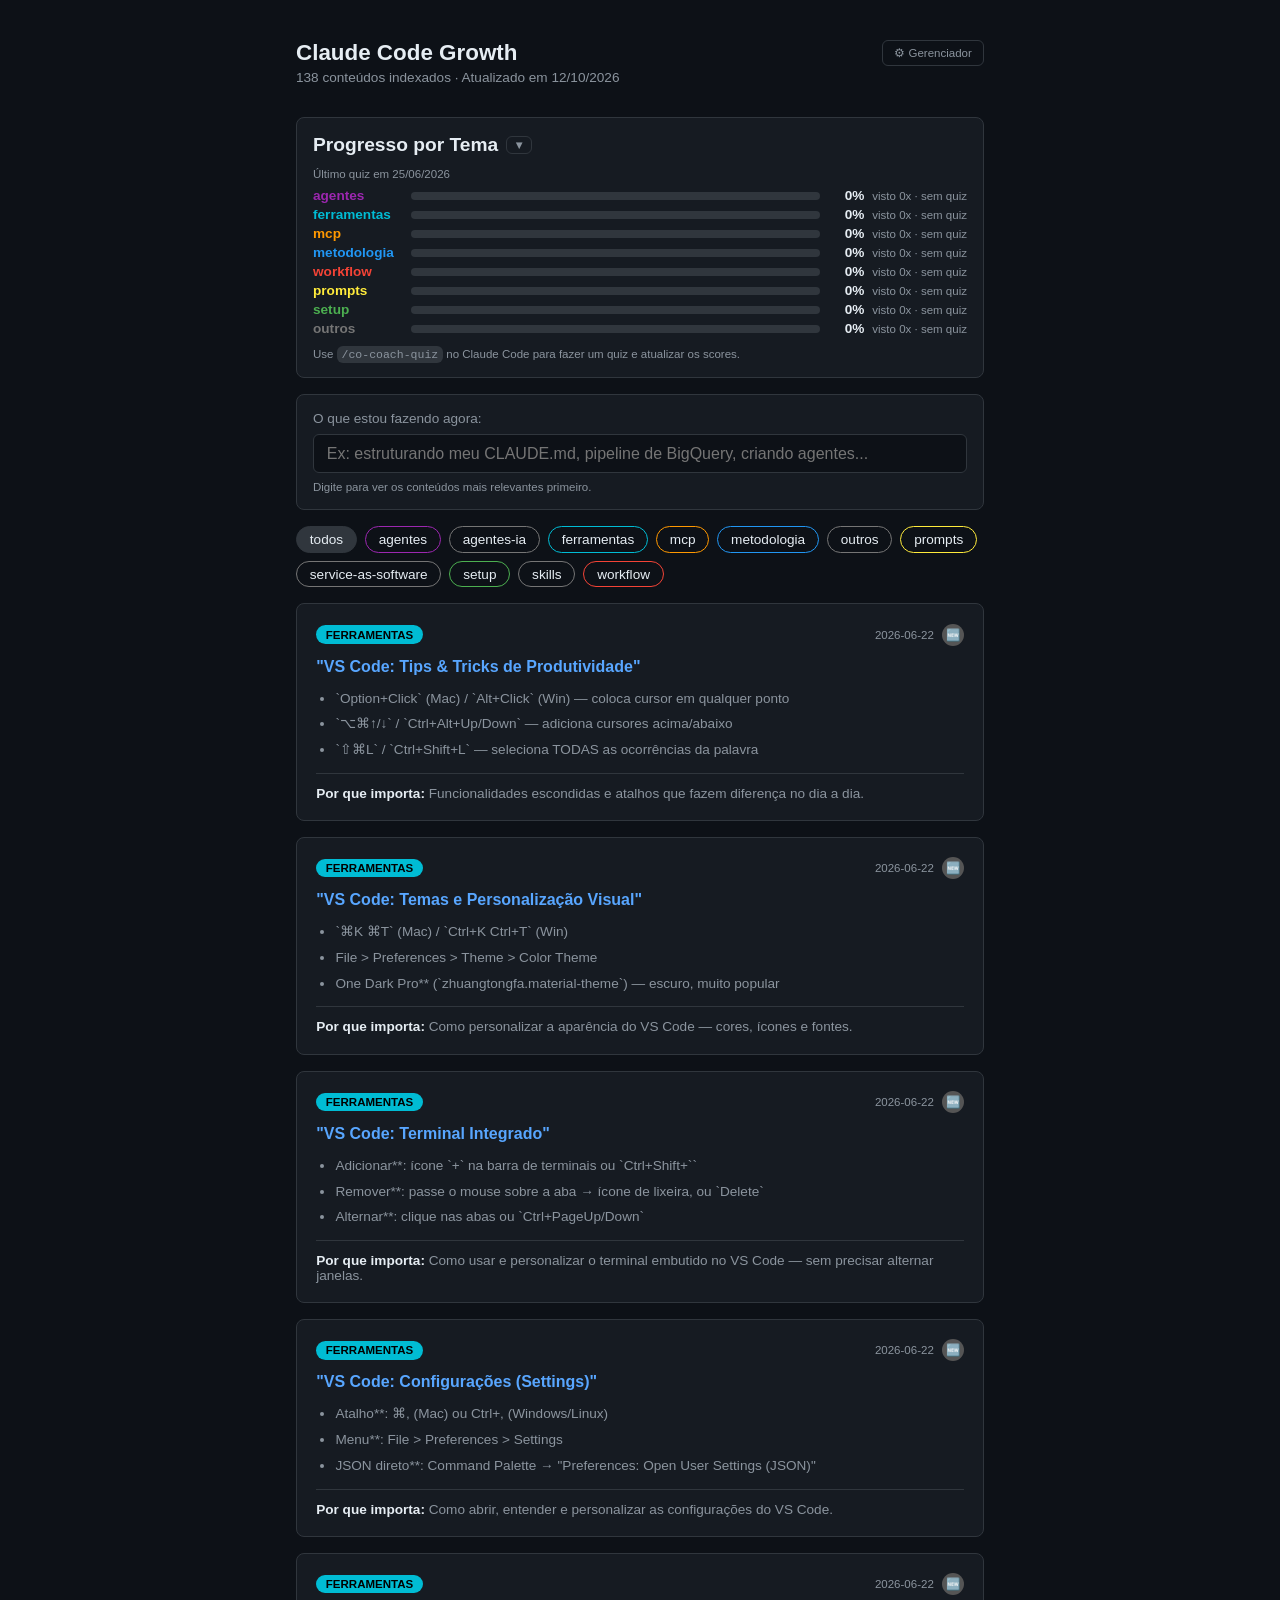
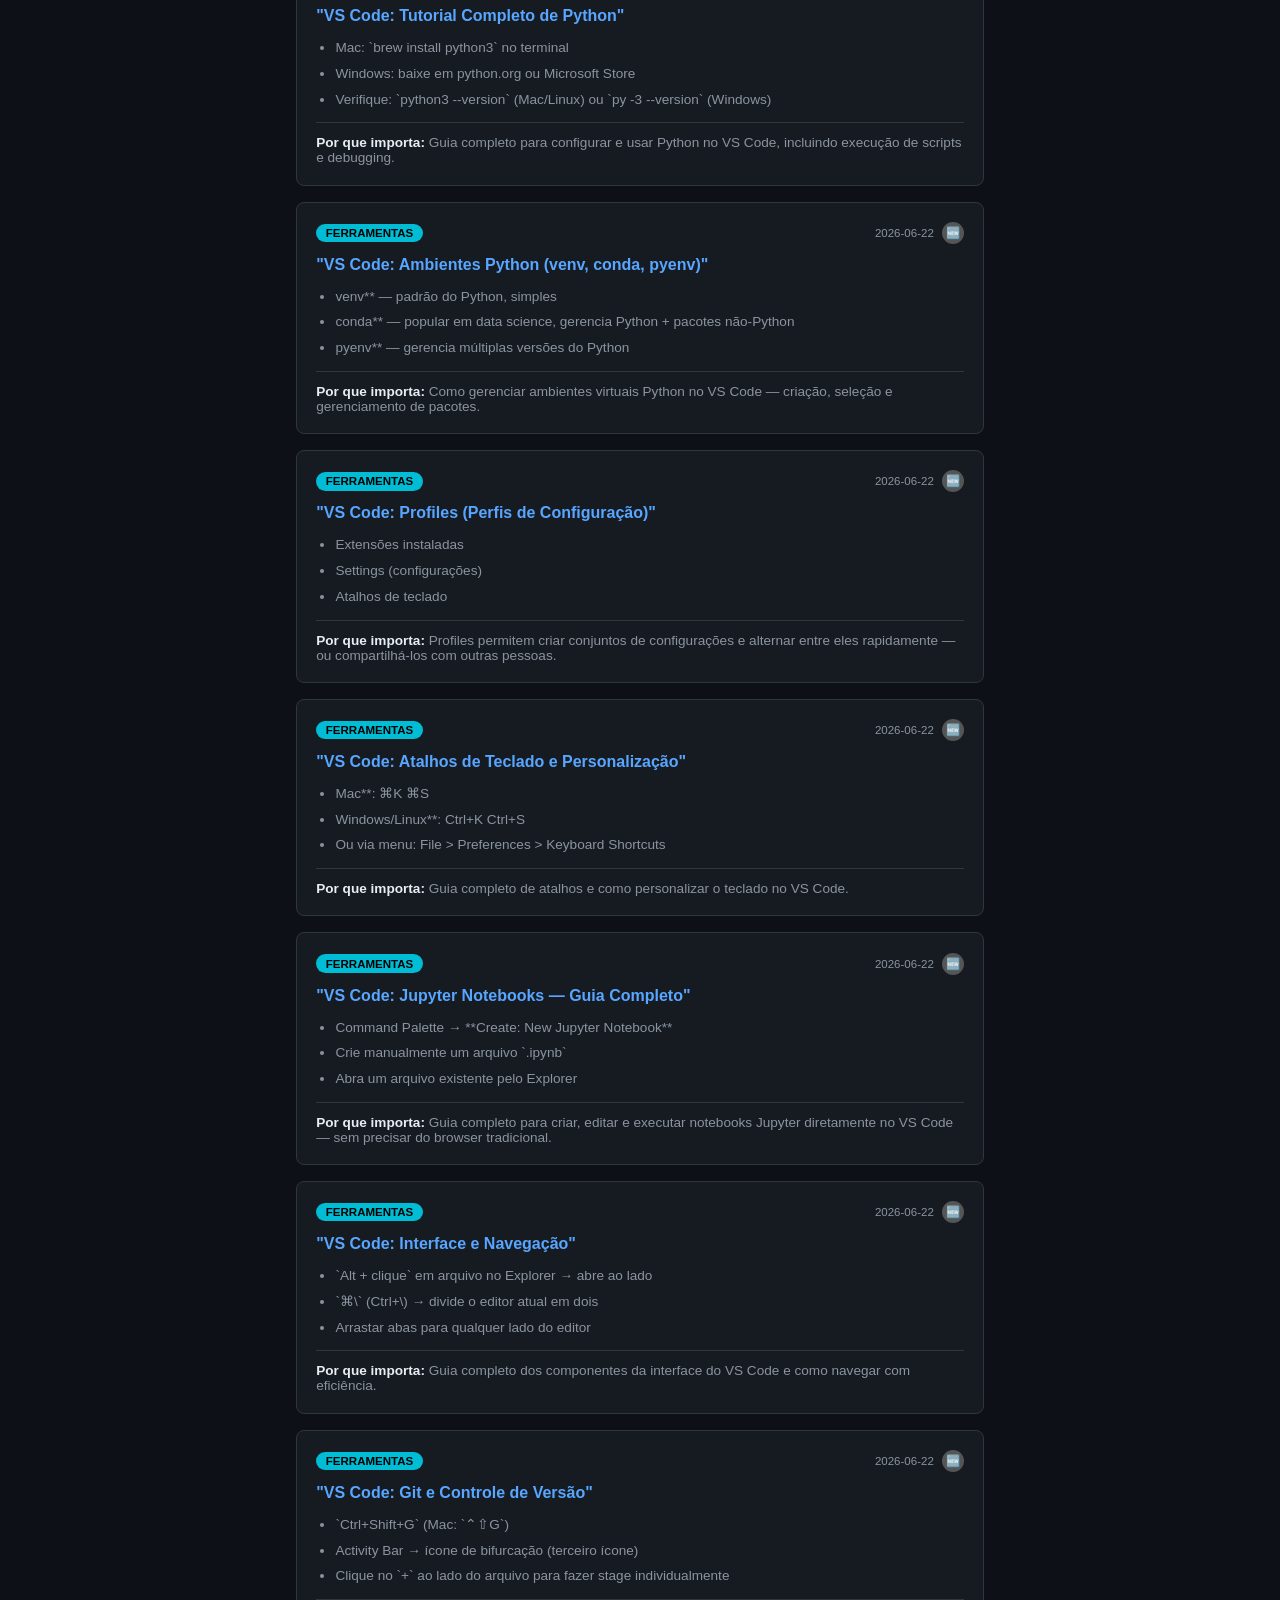
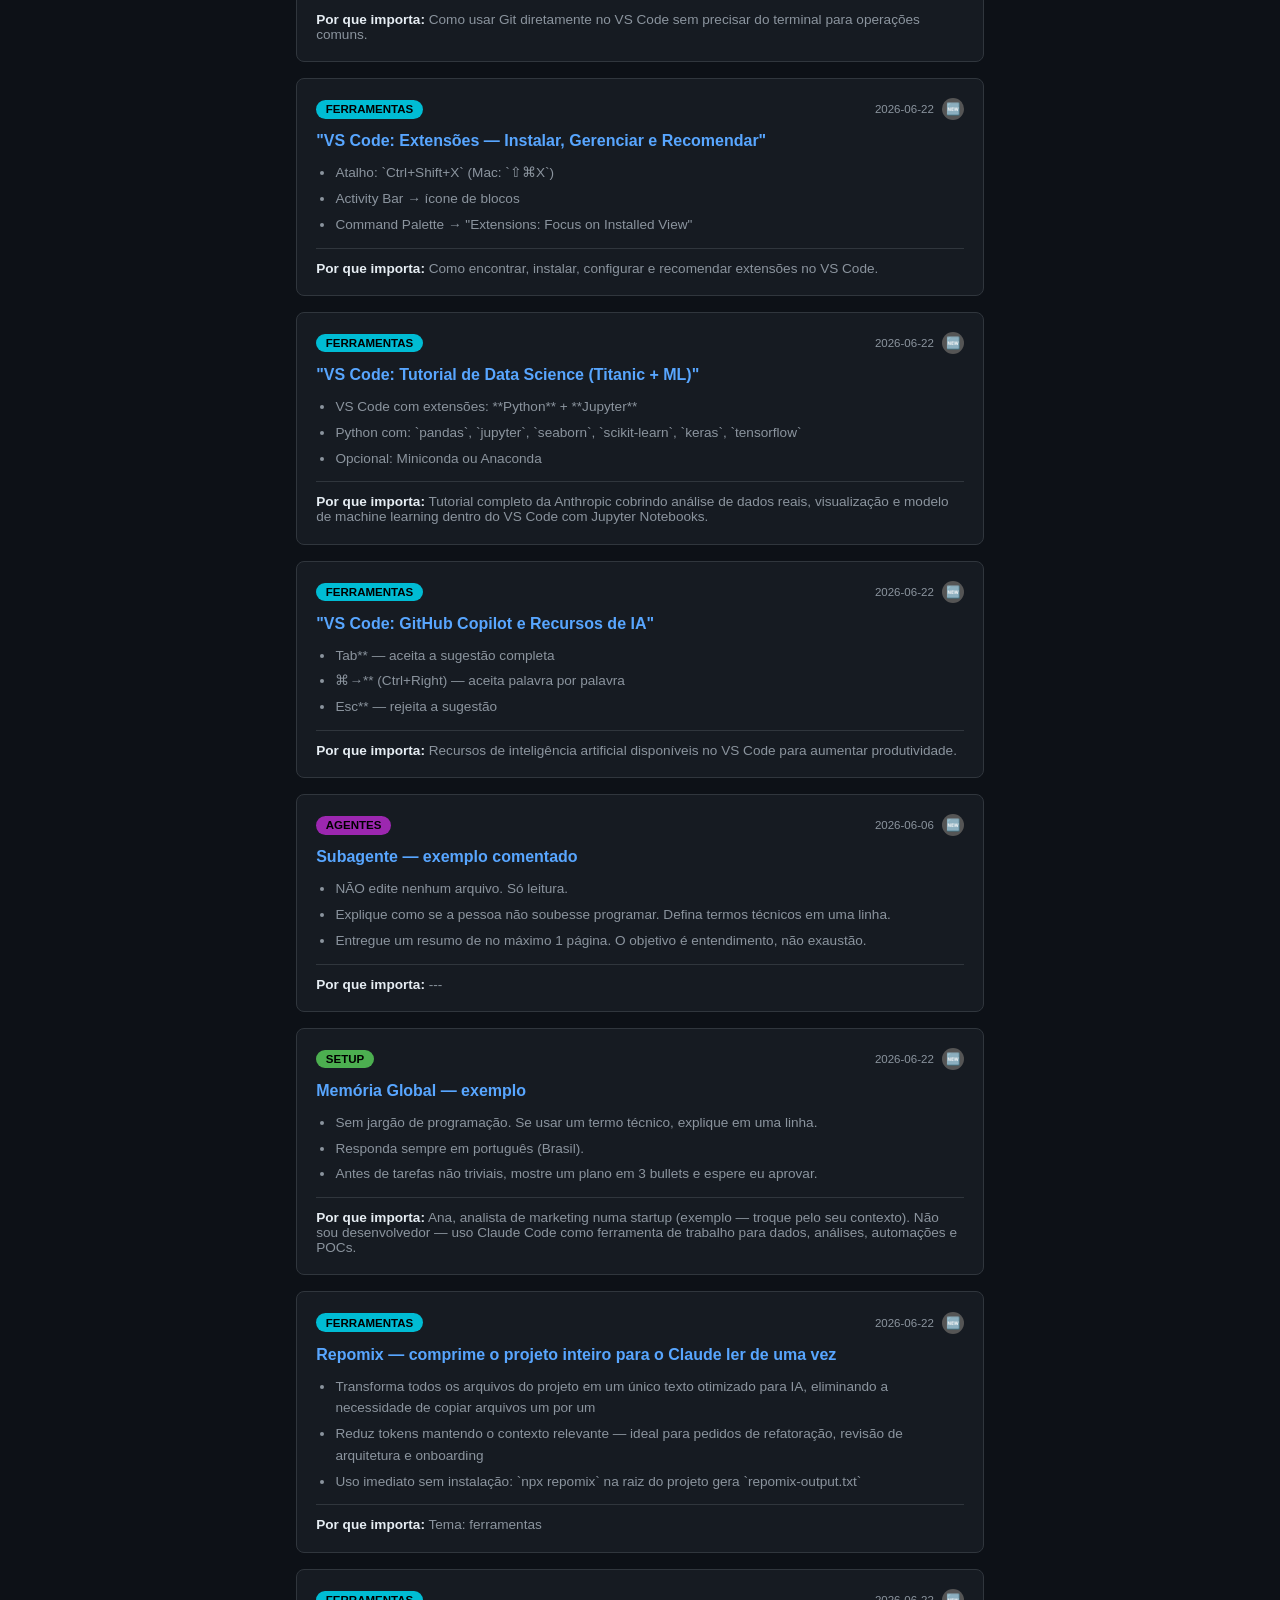
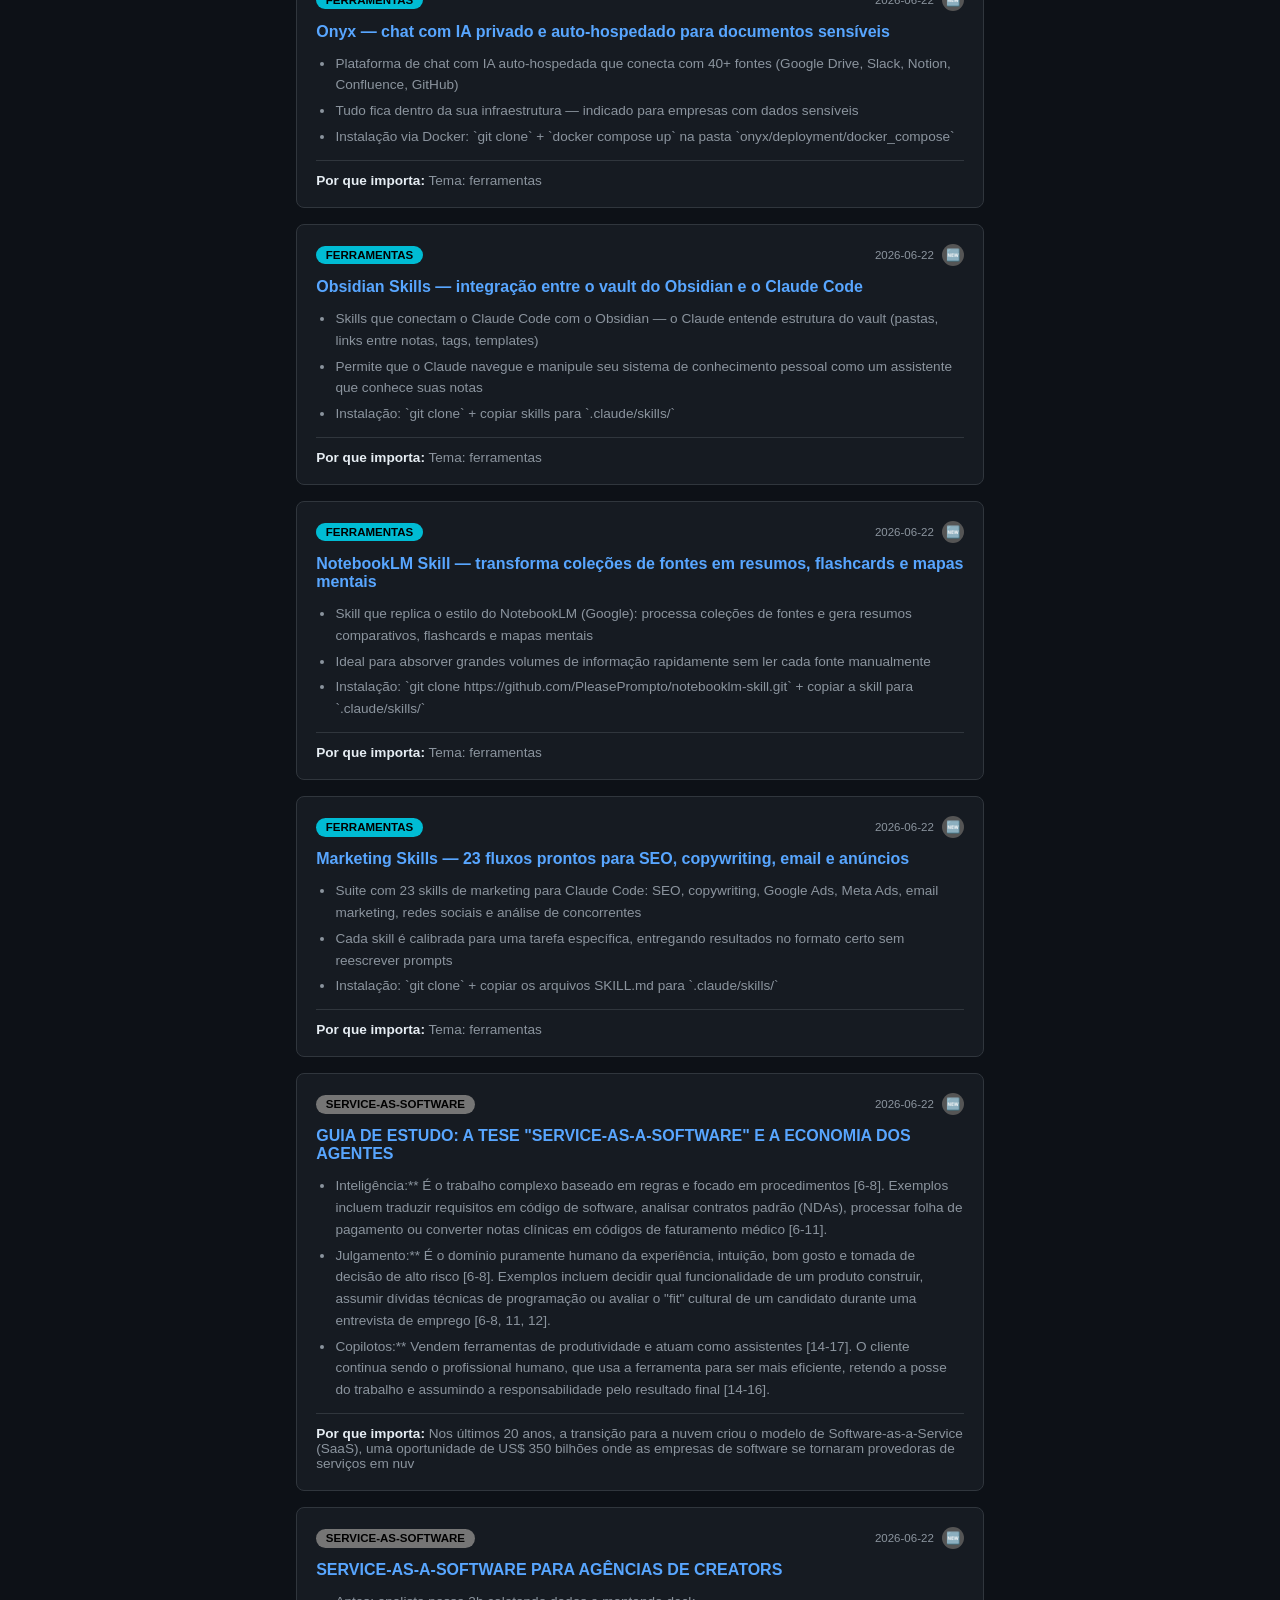
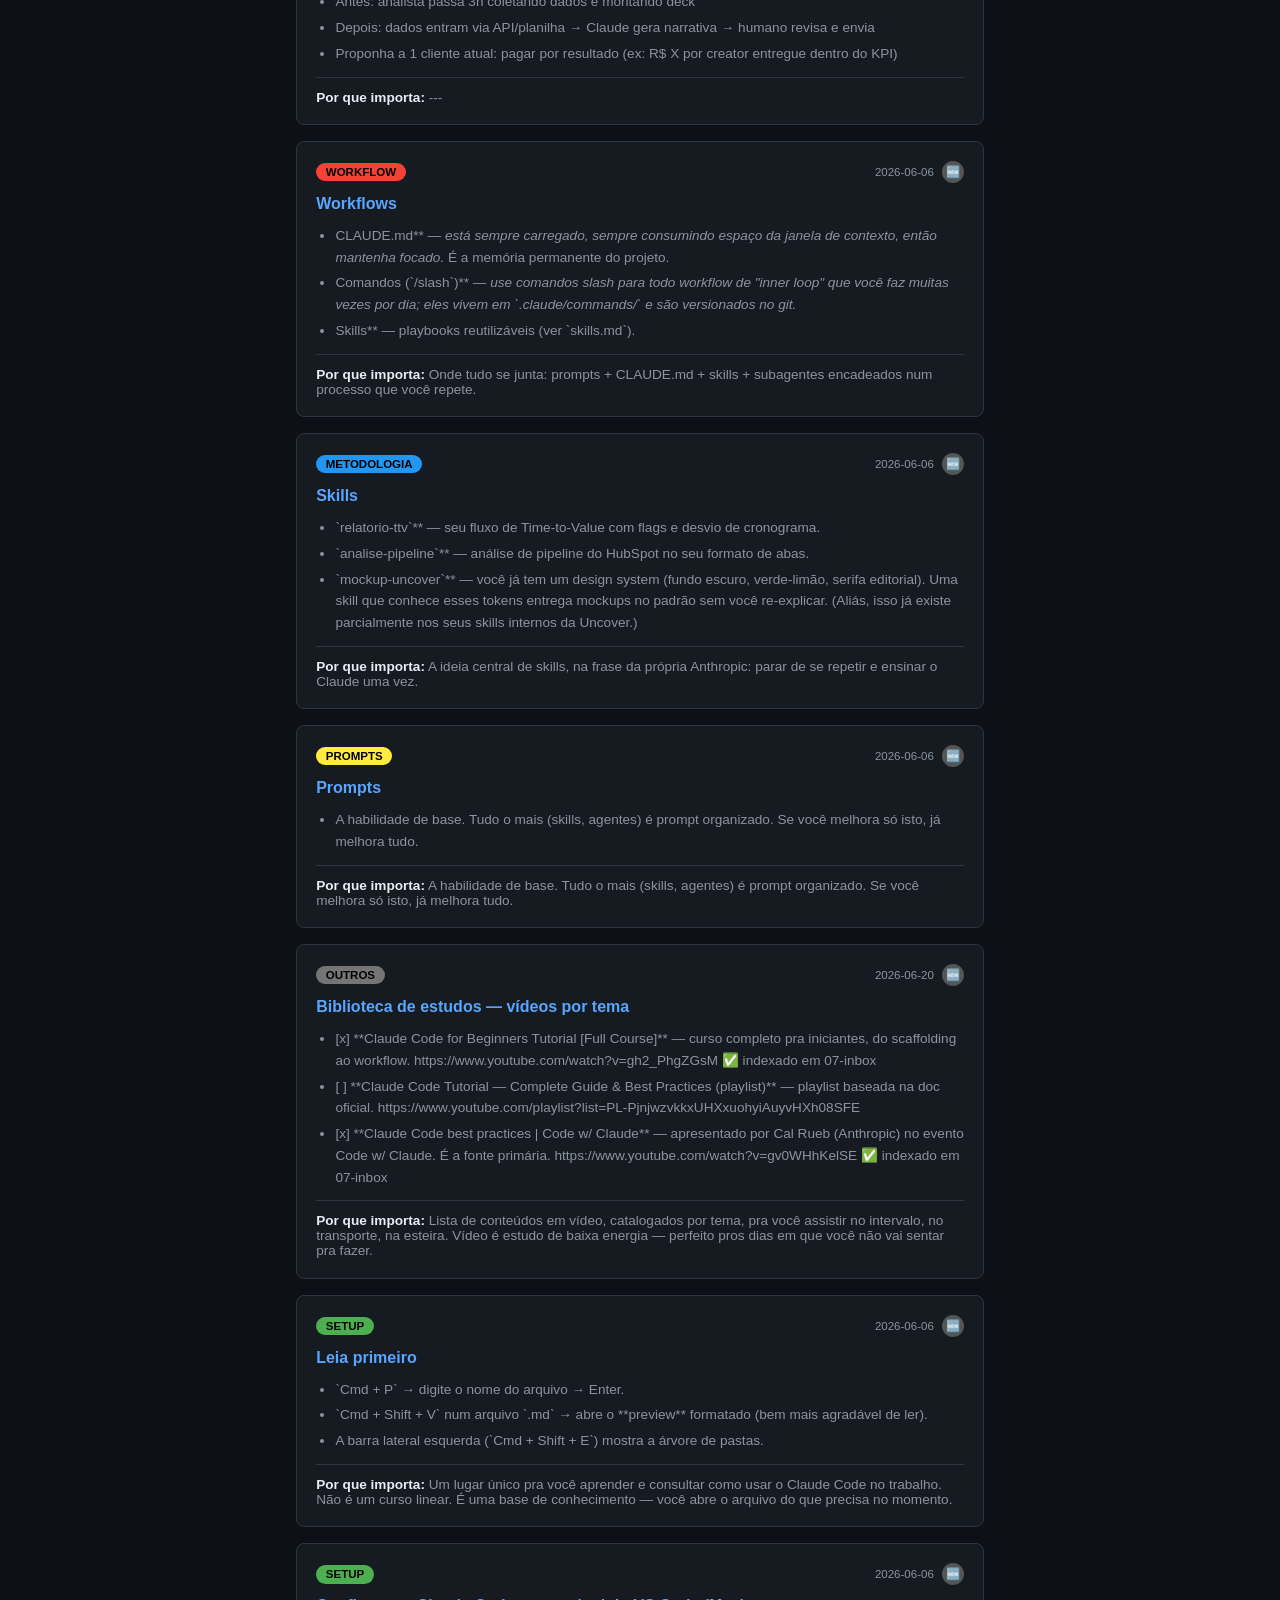
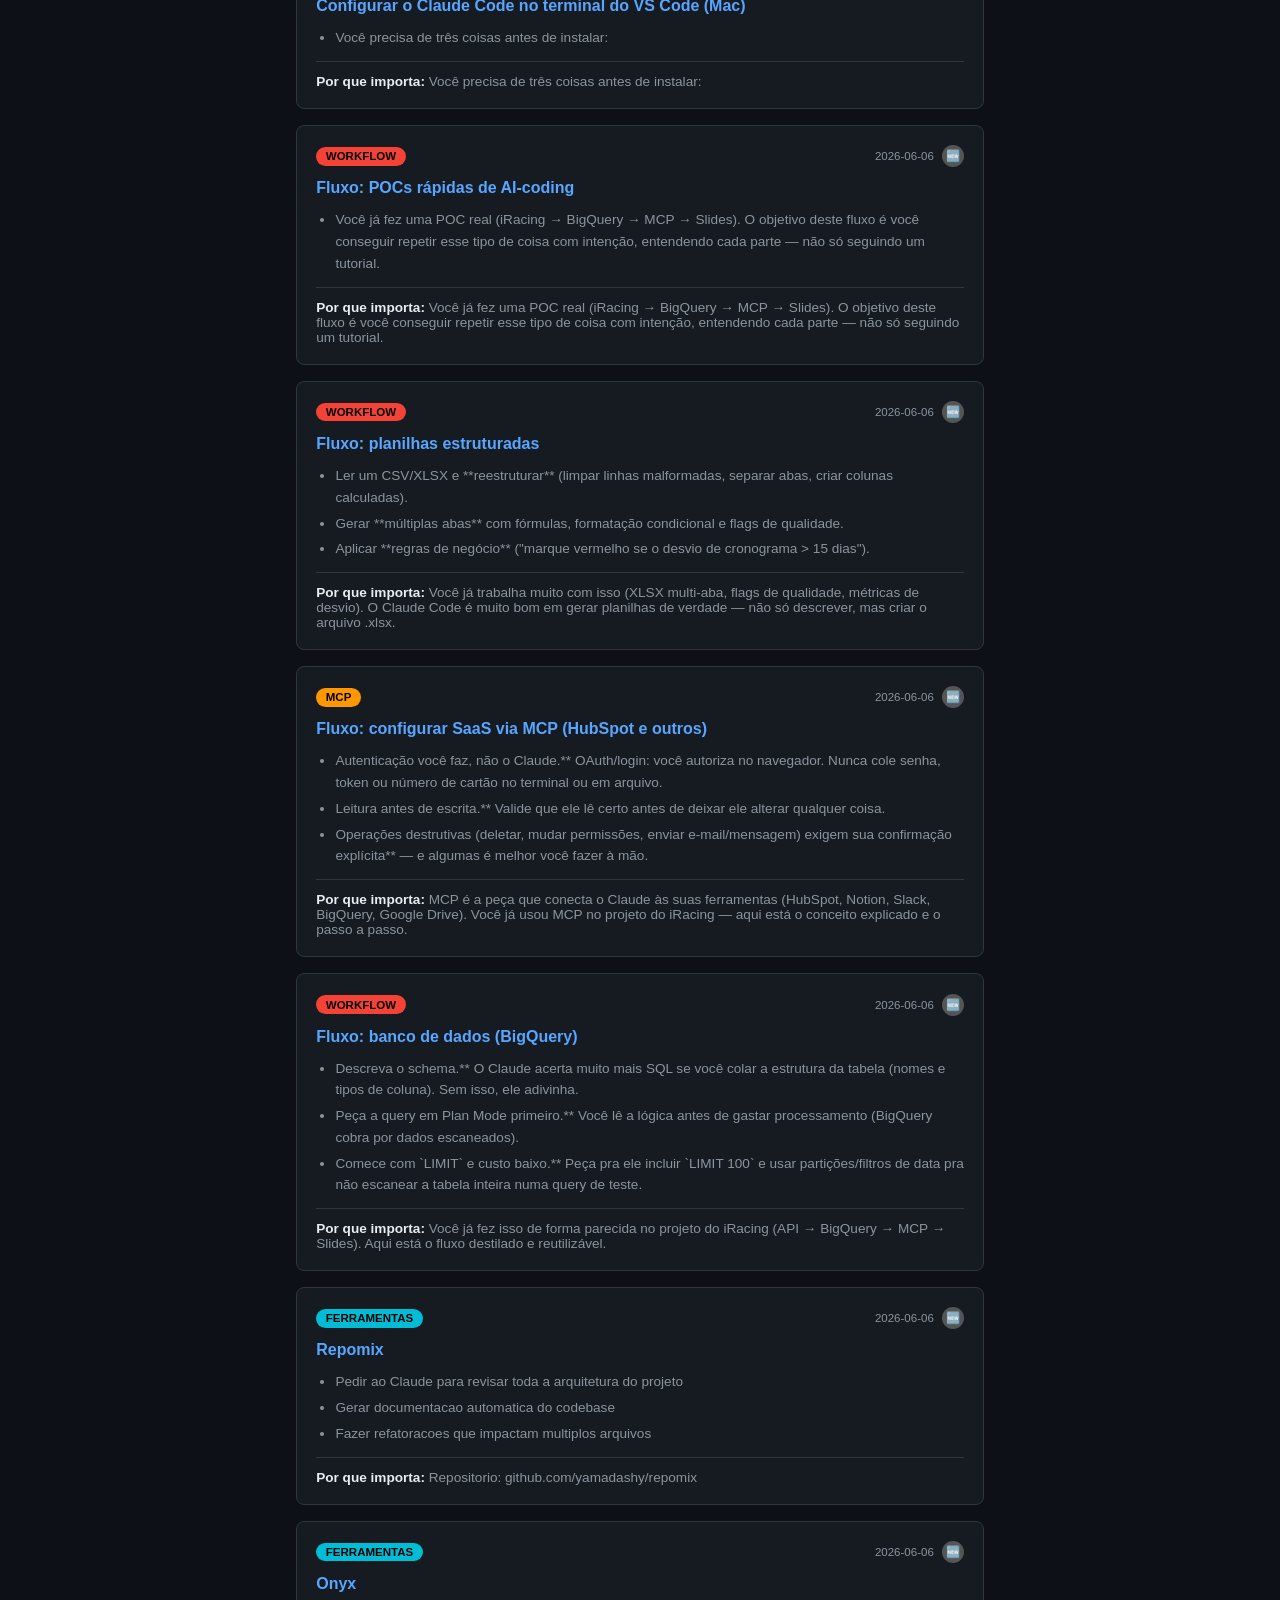
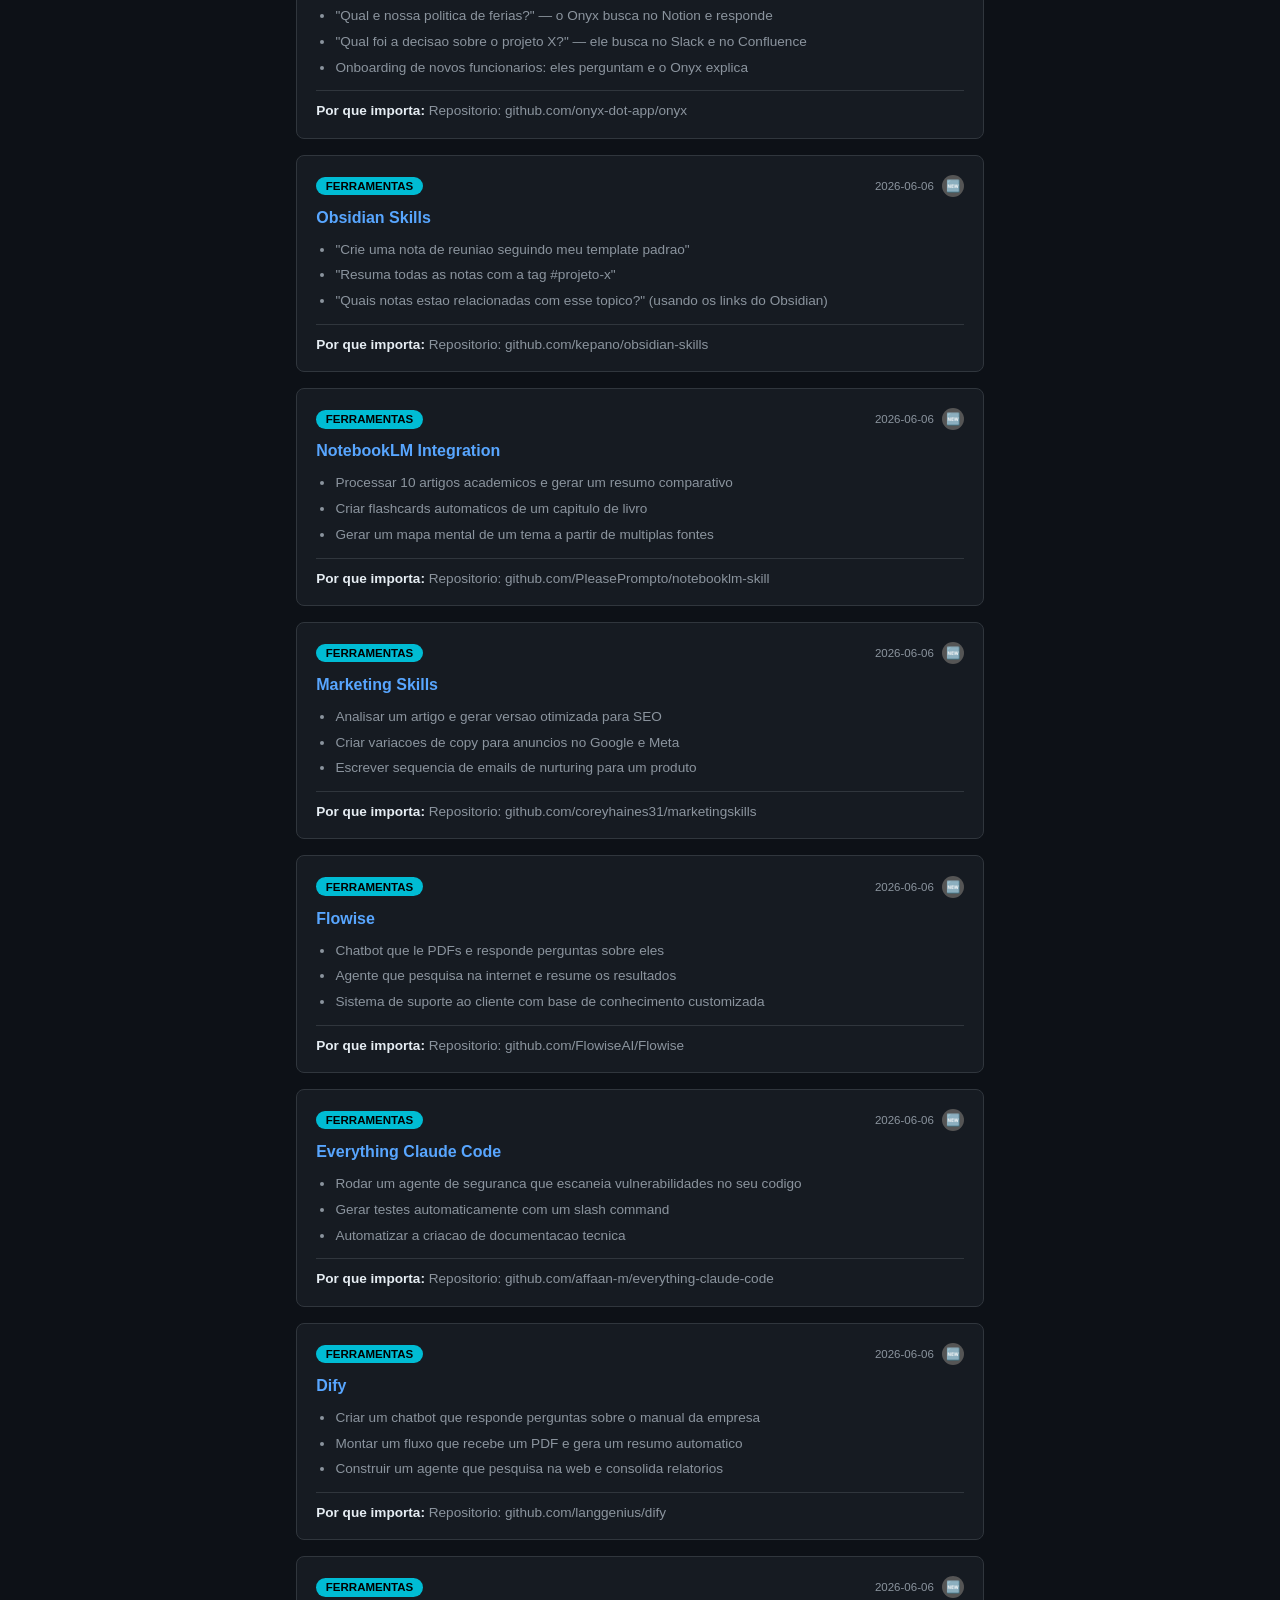
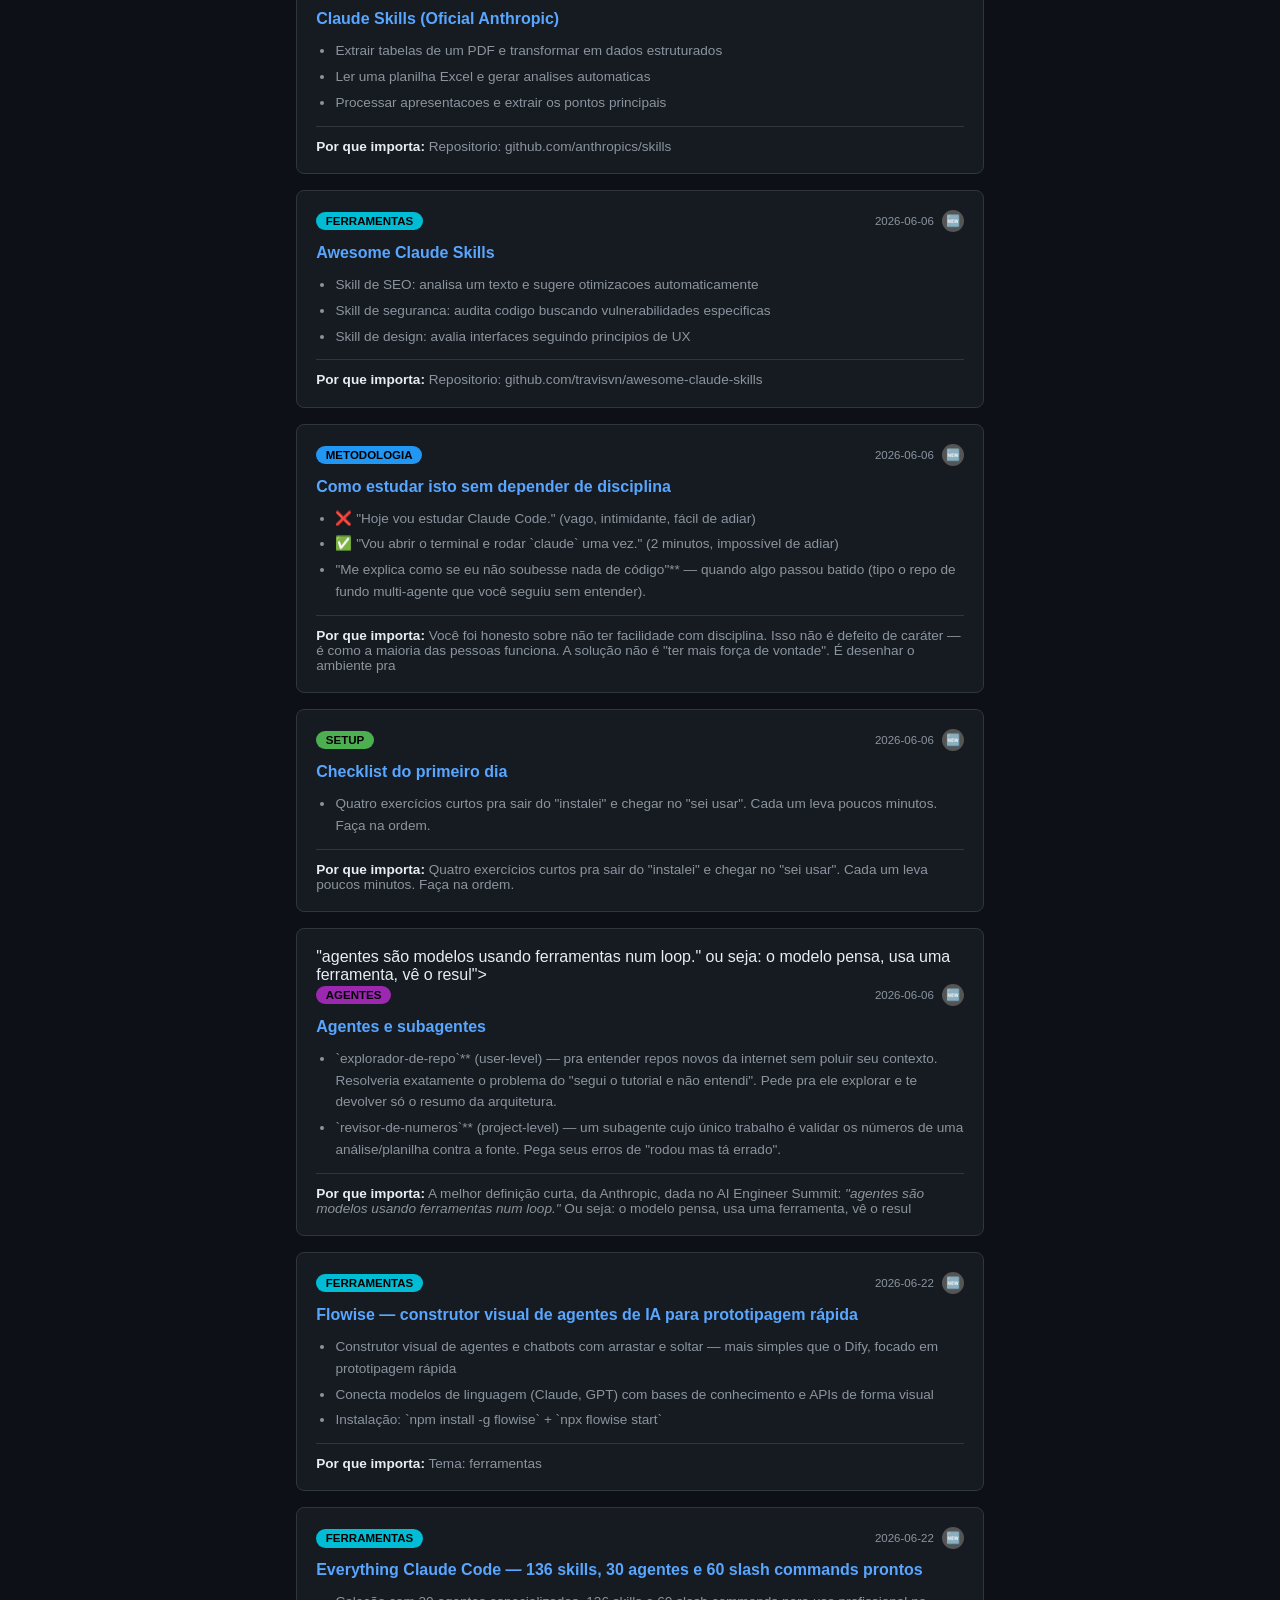
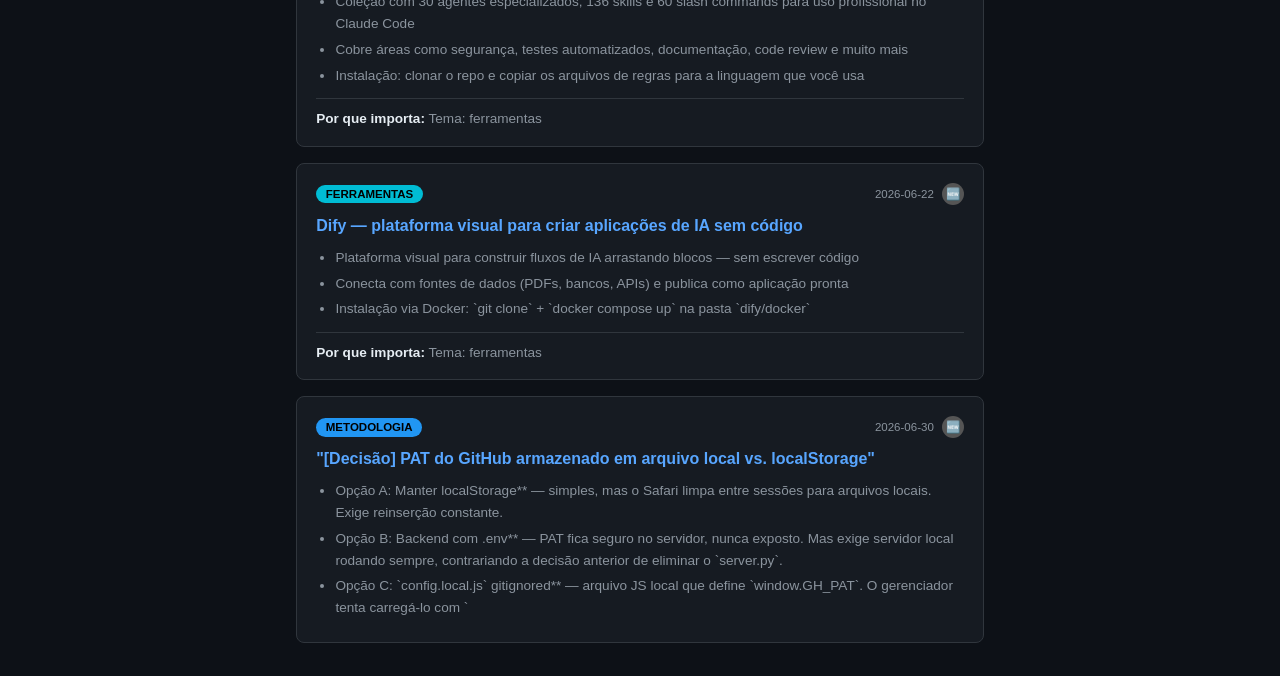
==== commit 993cbf92: "chore: rebuild site [skip ci]" ====
--- a/docs/index.html
+++ b/docs/index.html
@@ -12,7 +12,7 @@
     <h1>Claude Code Growth</h1>
     <a href="gerenciador.html" class="header-nav-link">⚙ Gerenciador</a>
   </div>
-  <p class="subtitle">138 conteúdos indexados · Atualizado em 05/10/2026</p>
+  <p class="subtitle">138 conteúdos indexados · Atualizado em 12/10/2026</p>
 </header>
 
 <section class="proficiency-panel">
@@ -1417,7 +1417,7 @@
 </main>
 
 <footer>
-  <p>Alimentado por <a href="https://github.com/victorauad/co-coach">co-coach</a> · Rebuild: 05/10/2026 · 138 cards</p>
+  <p>Alimentado por <a href="https://github.com/victorauad/co-coach">co-coach</a> · Rebuild: 12/10/2026 · 138 cards</p>
   <p class="footer-temas"><span style="color:#00BCD4">ferramentas 55</span> · <span style="color:#9C27B0">agentes 18</span> · <span style="color:#2196F3">metodologia 16</span> · <span style="color:#757575">skills 11</span> · <span style="color:#4CAF50">setup 10</span> · <span style="color:#FF9800">mcp 9</span> · <span style="color:#F44336">workflow 7</span> · <span style="color:#FFEB3B">prompts 7</span> · <span style="color:#757575">service-as-software 2</span> · <span style="color:#757575">outros 2</span> · <span style="color:#757575">agentes-ia 1</span></p>
   <p style="margin-top:0.5rem"><a href="aprenda.html">📖 Como funciona</a> · <a href="gerenciador.html">⚙️ Gerenciador</a></p>
 </footer>
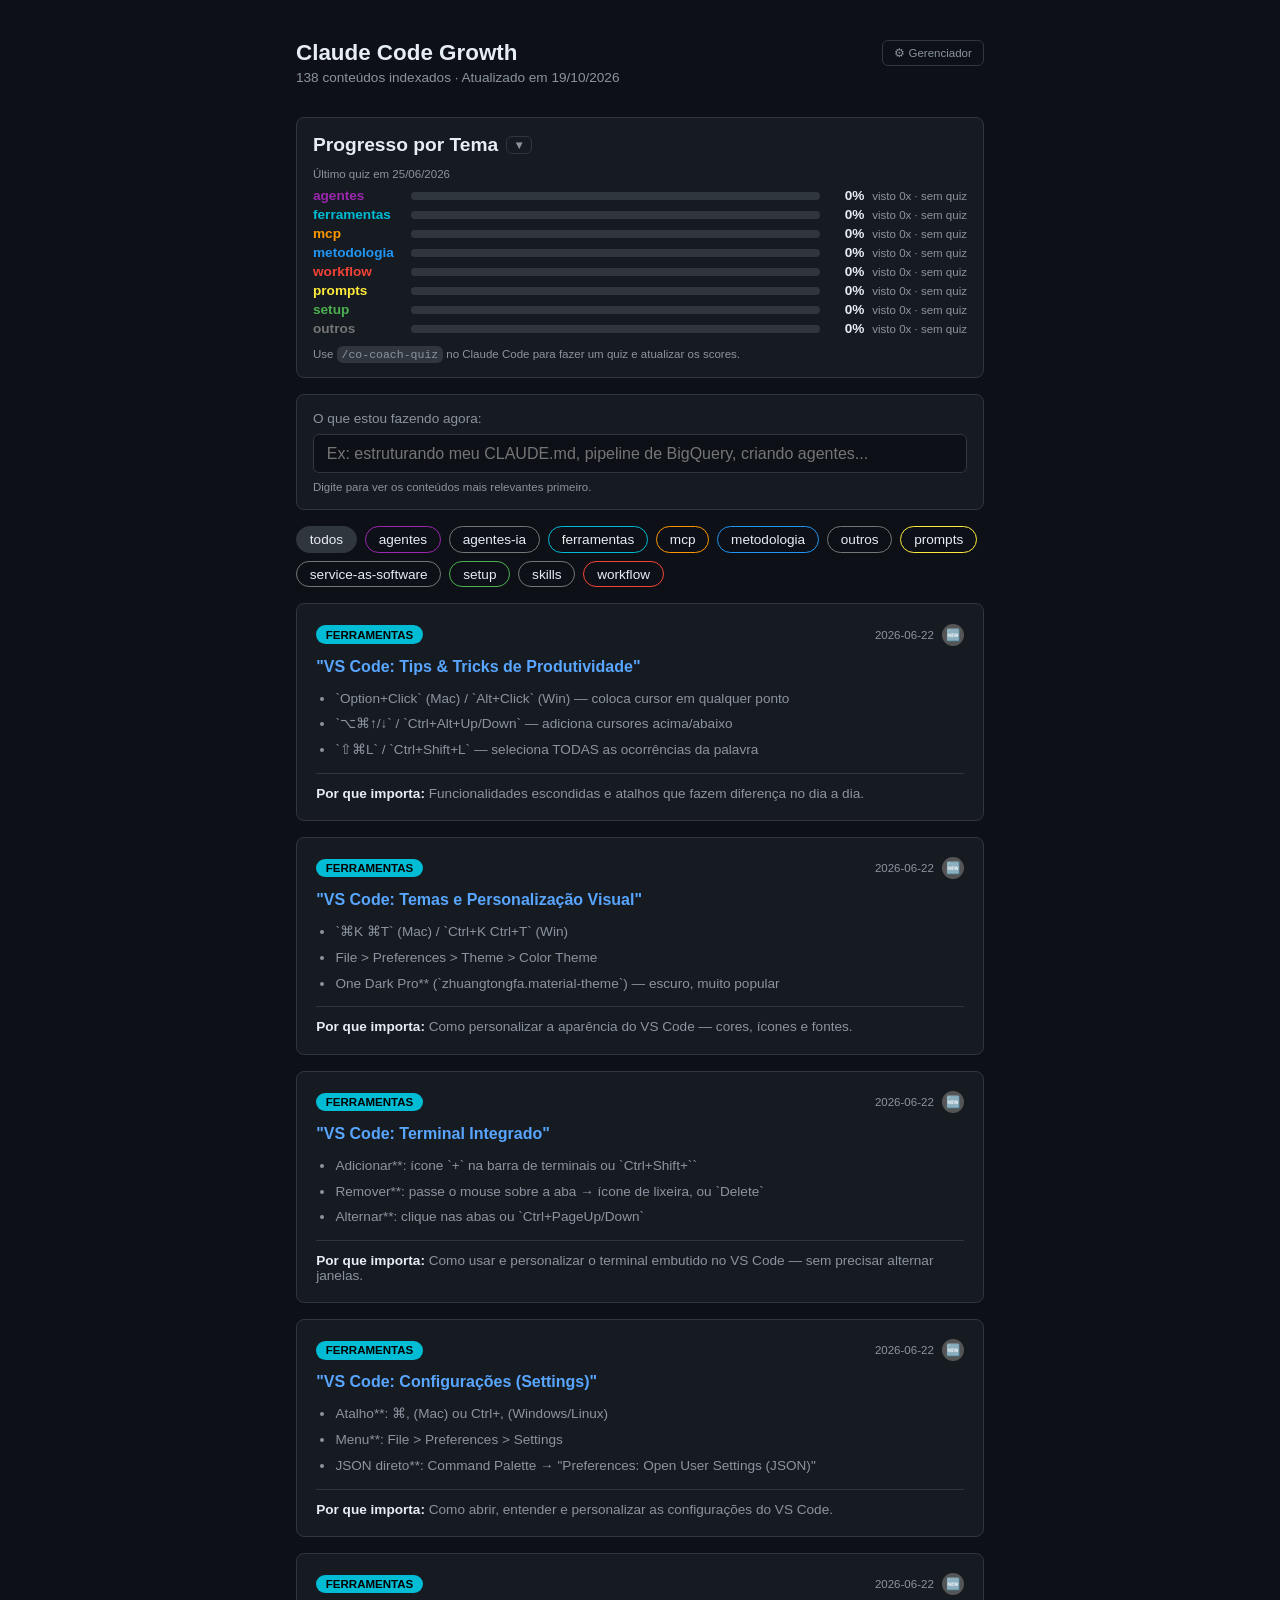
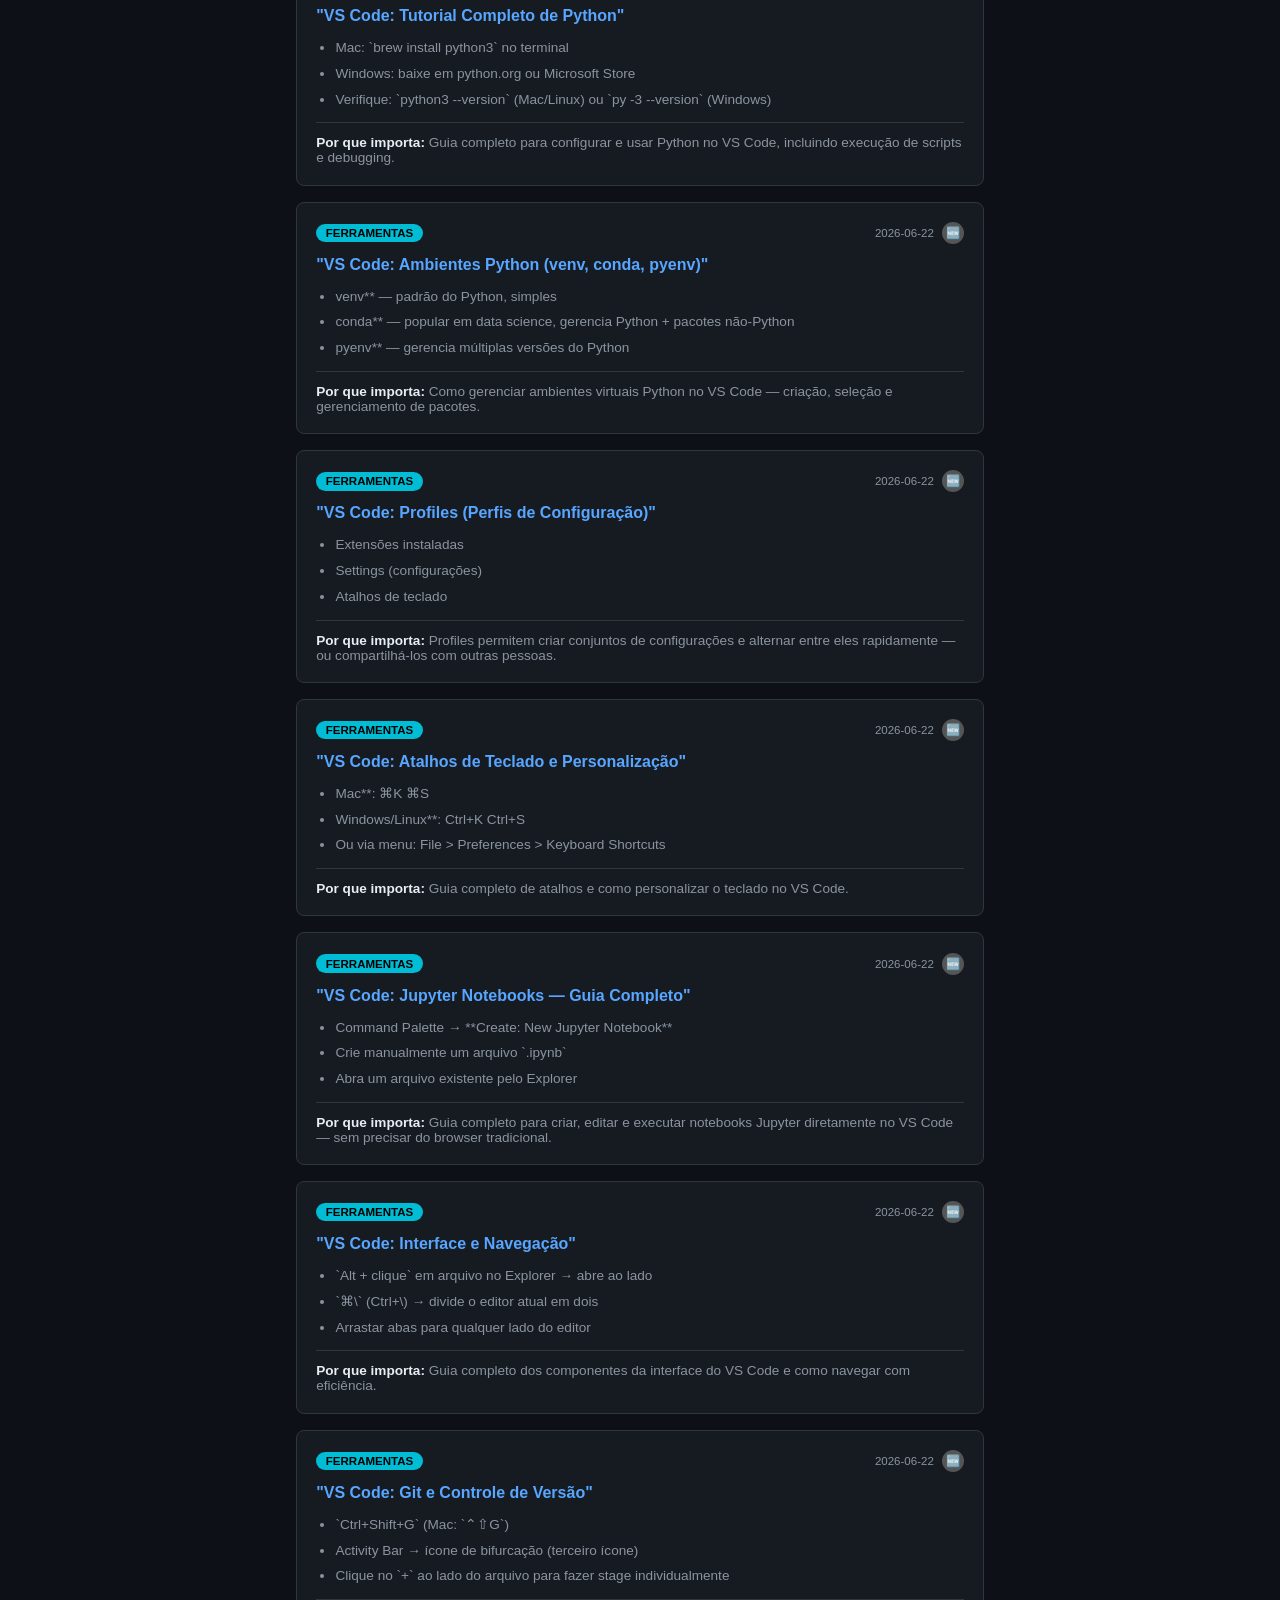
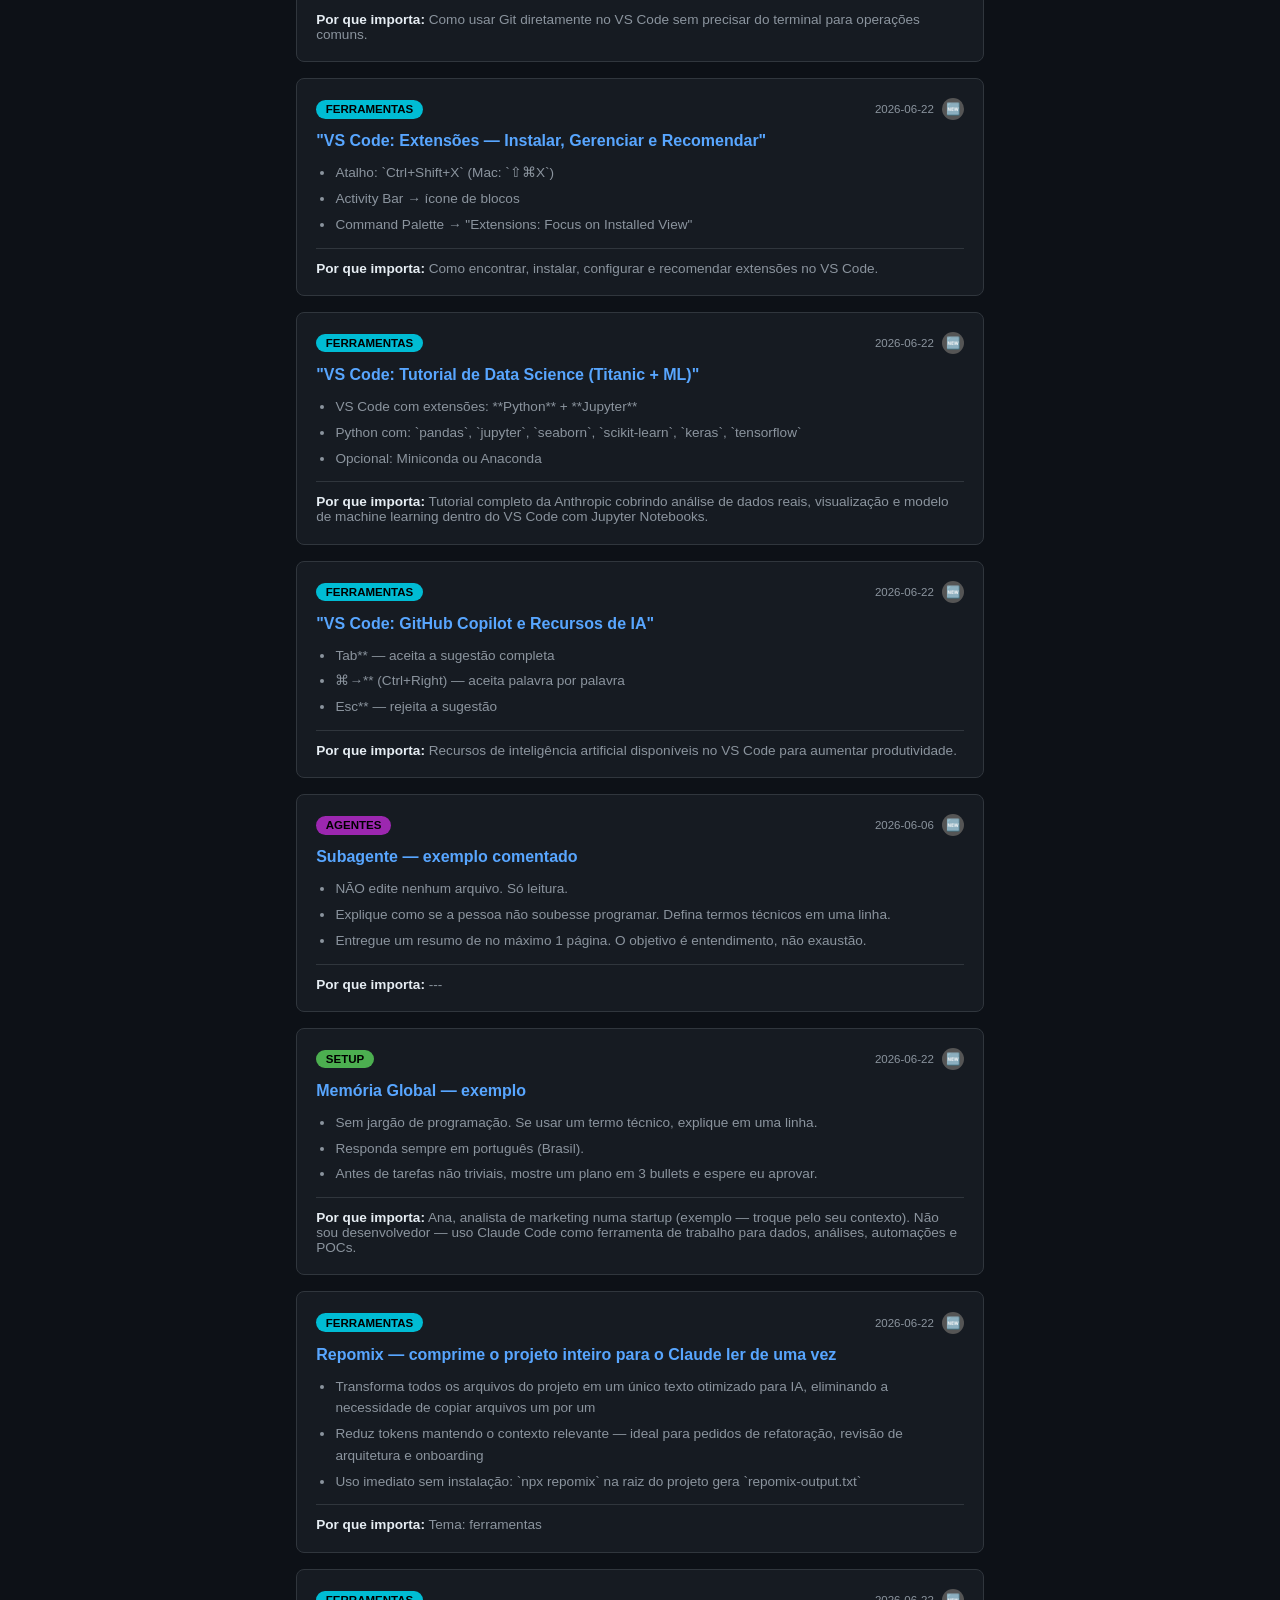
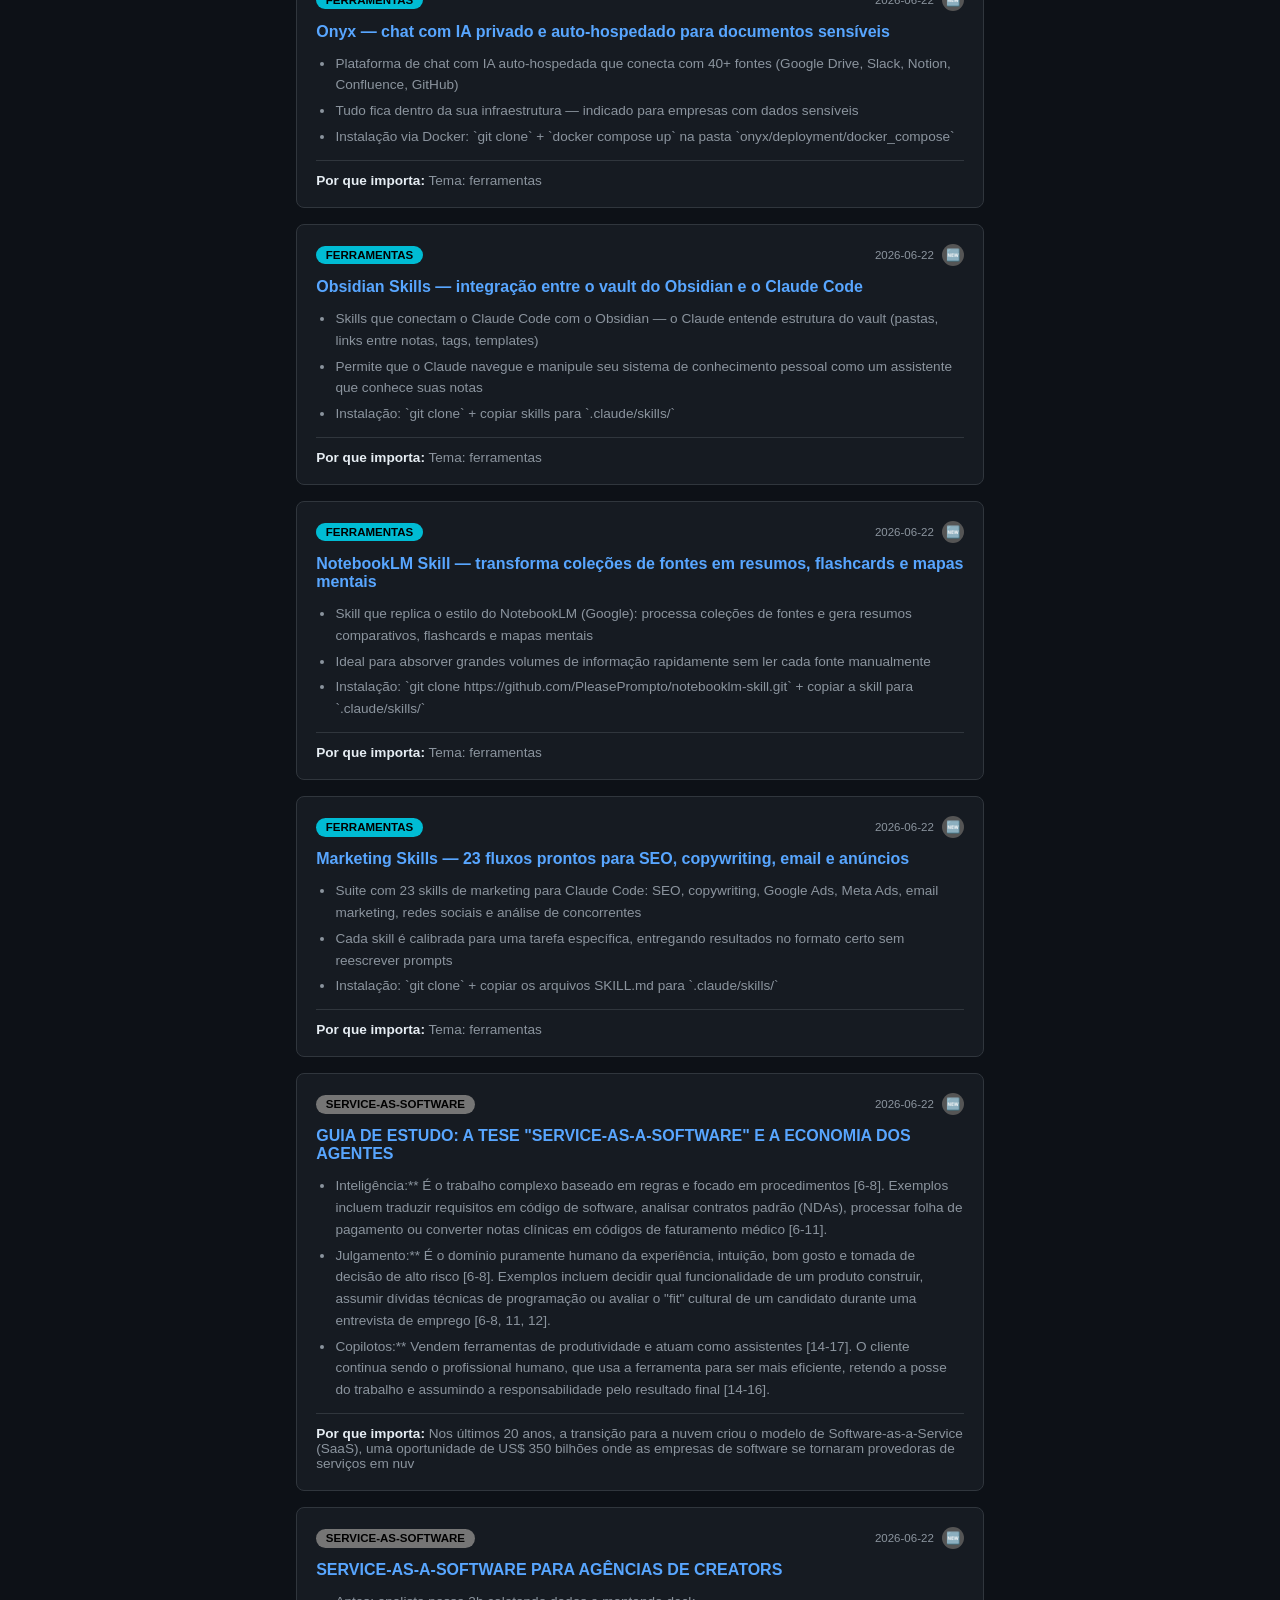
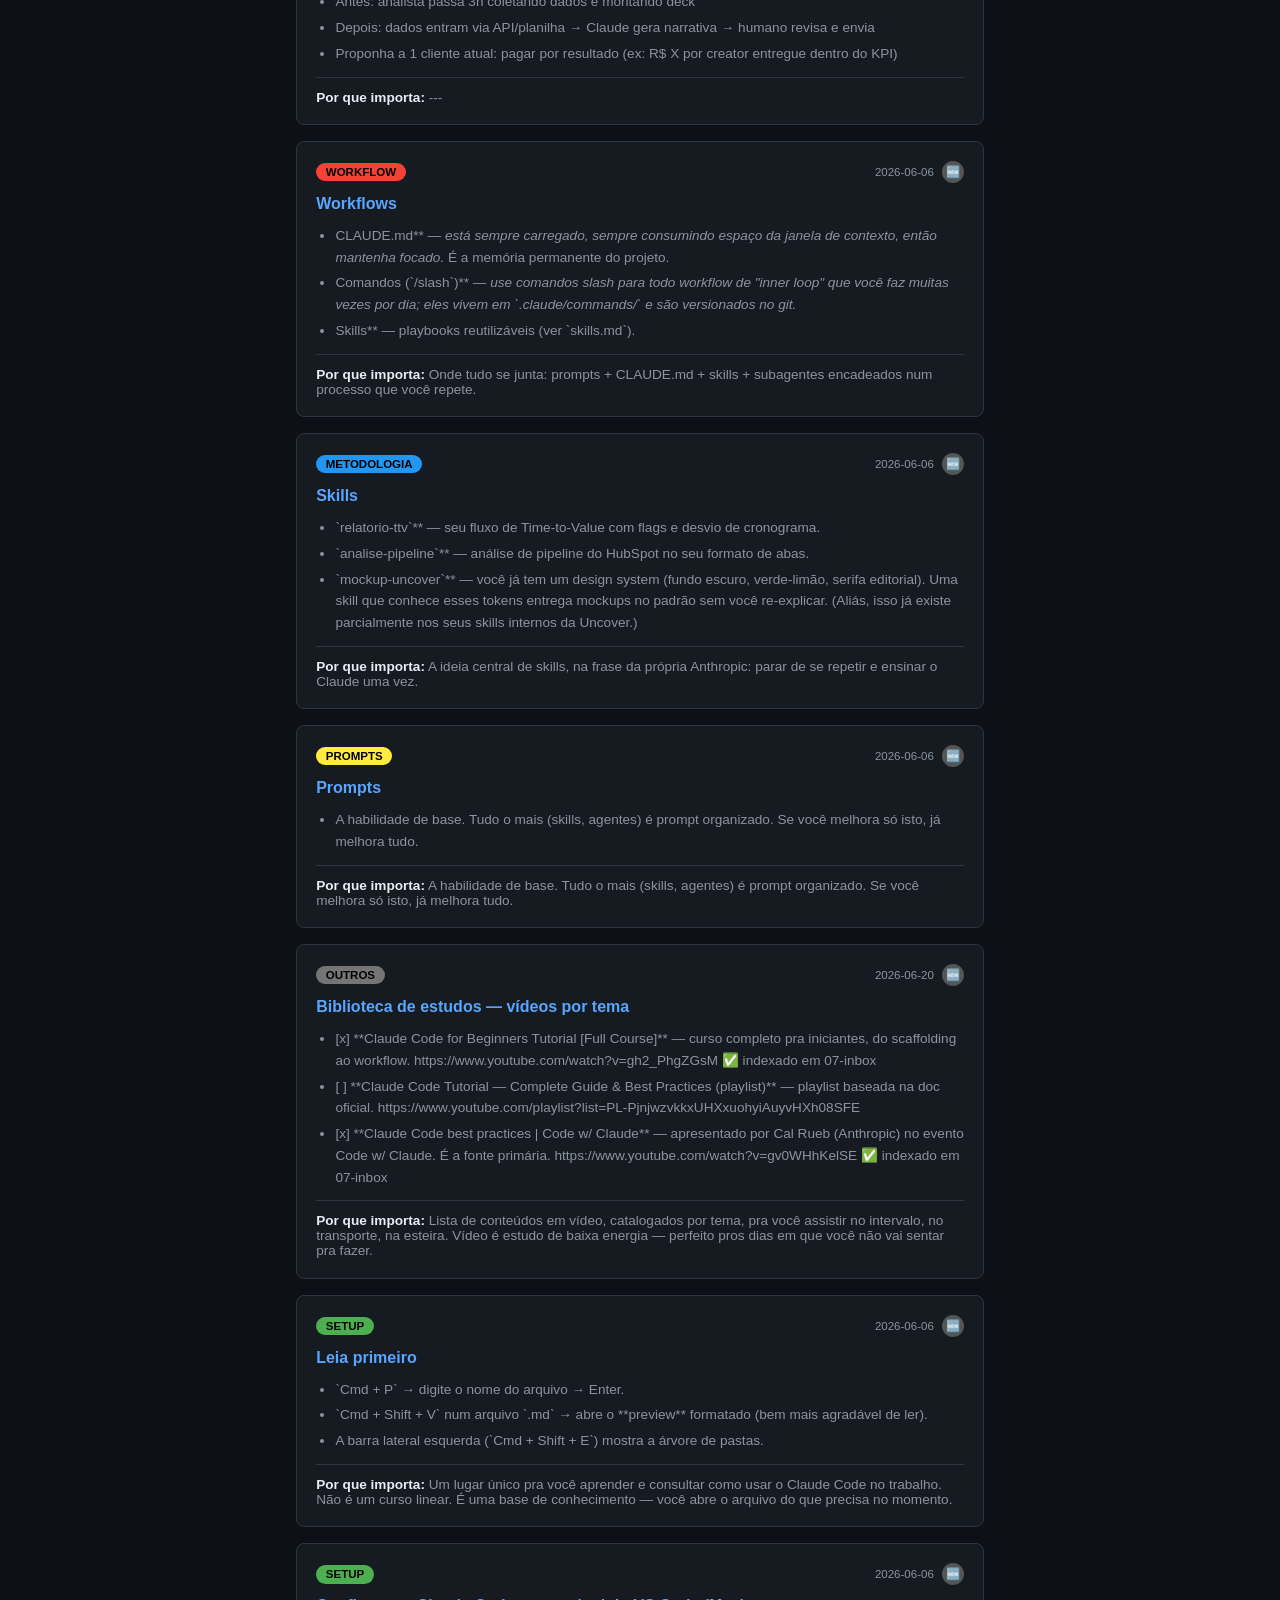
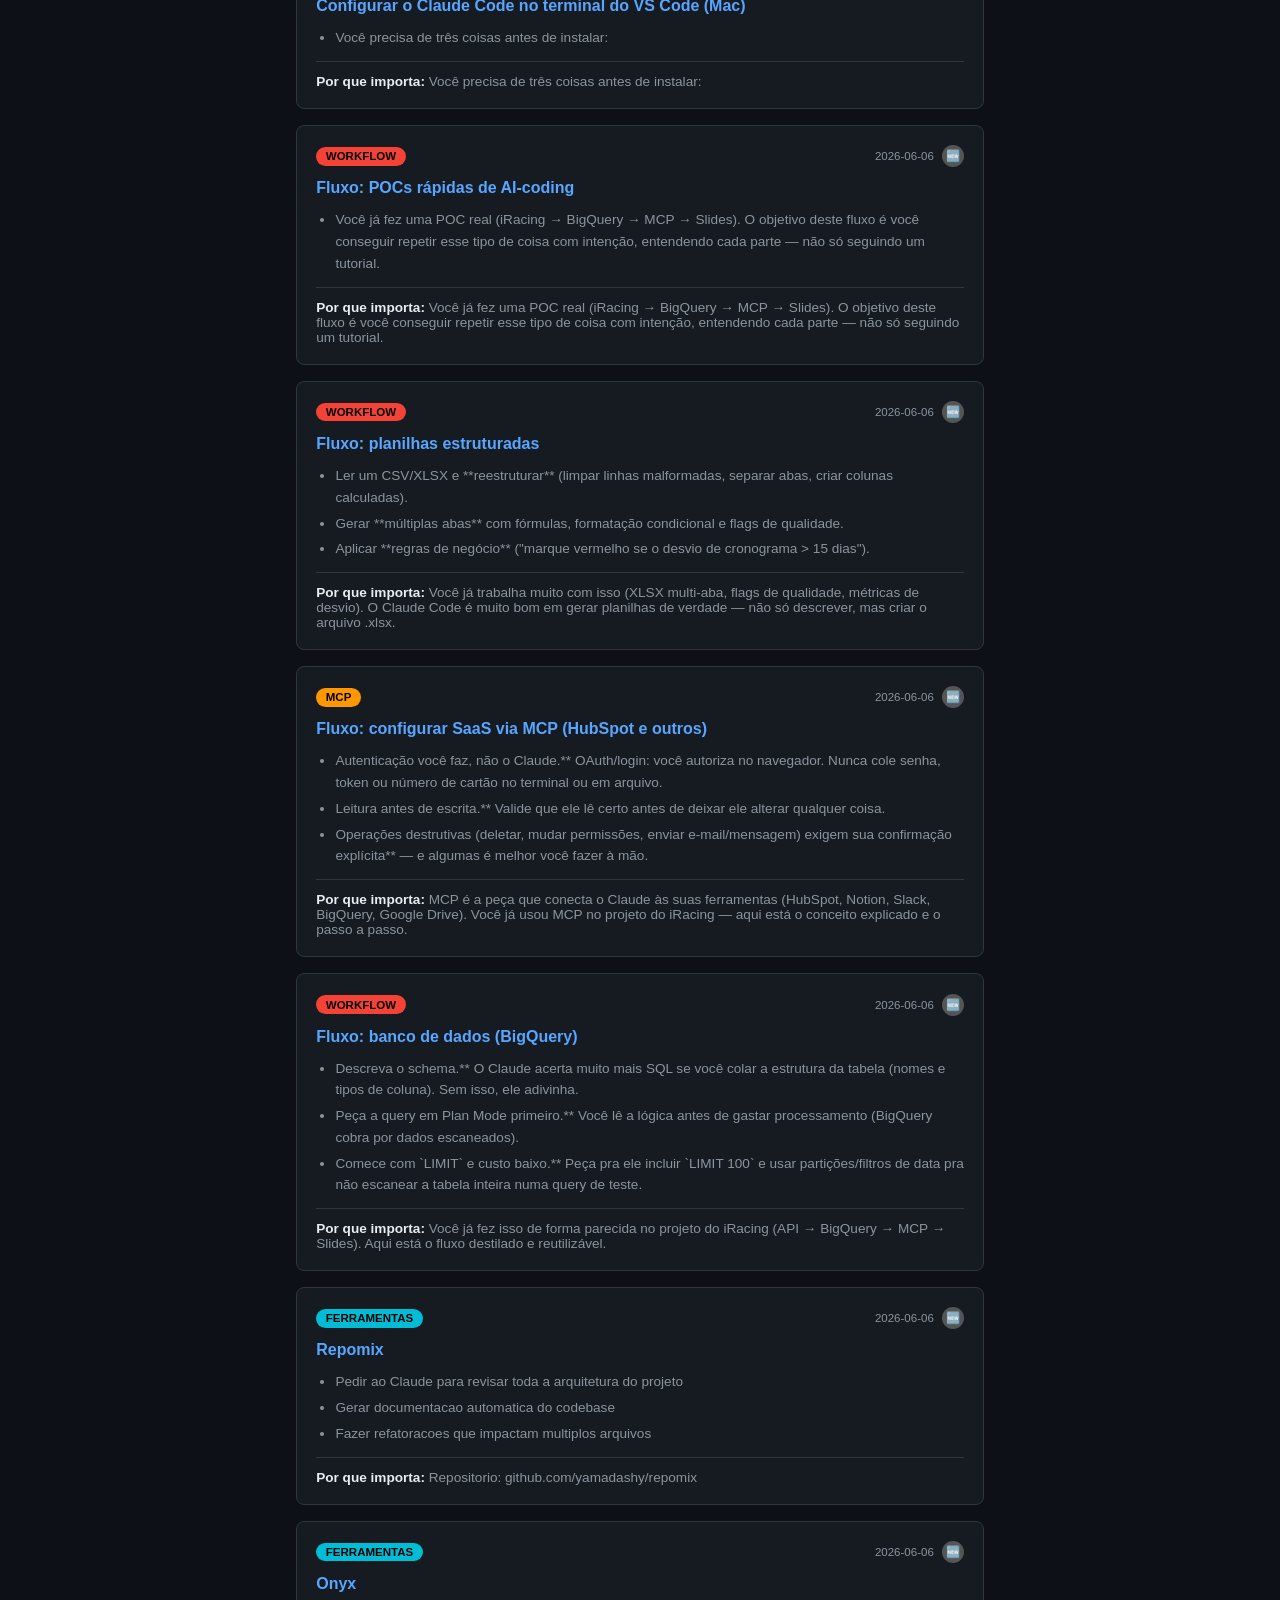
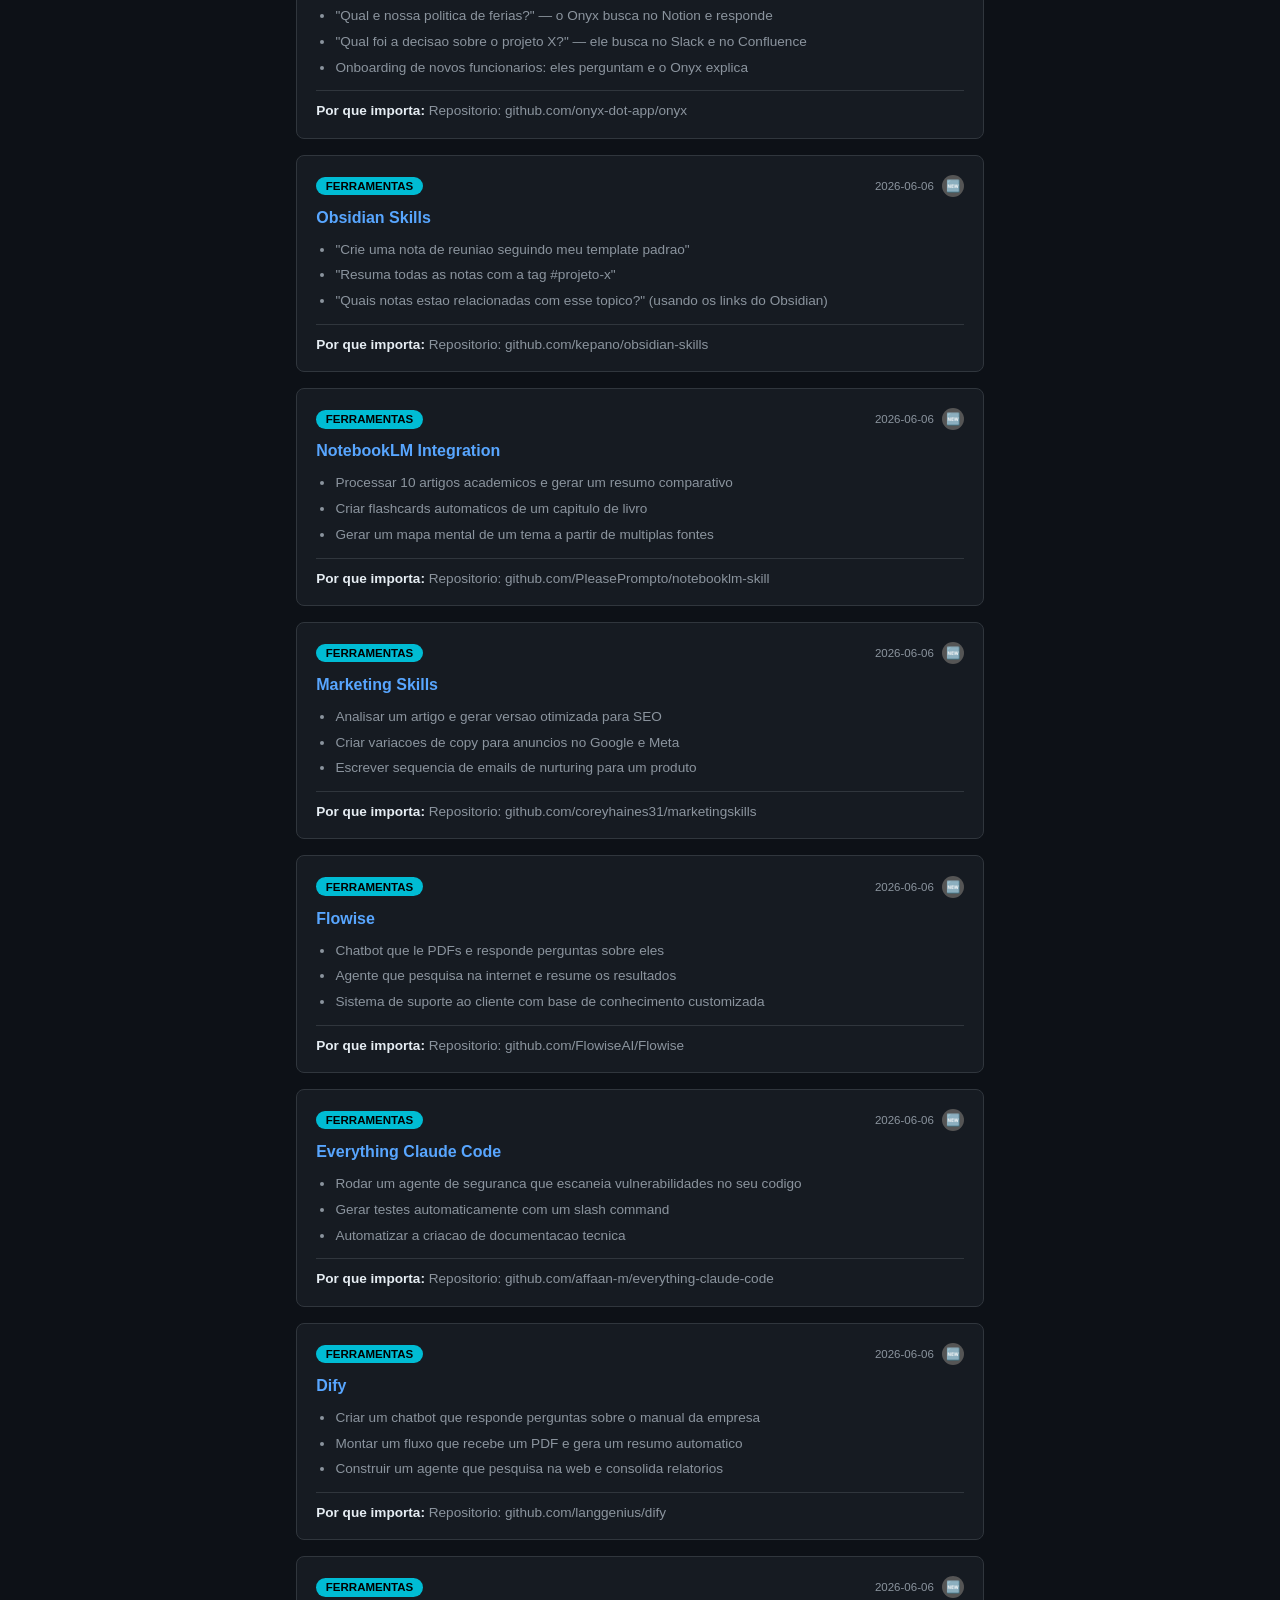
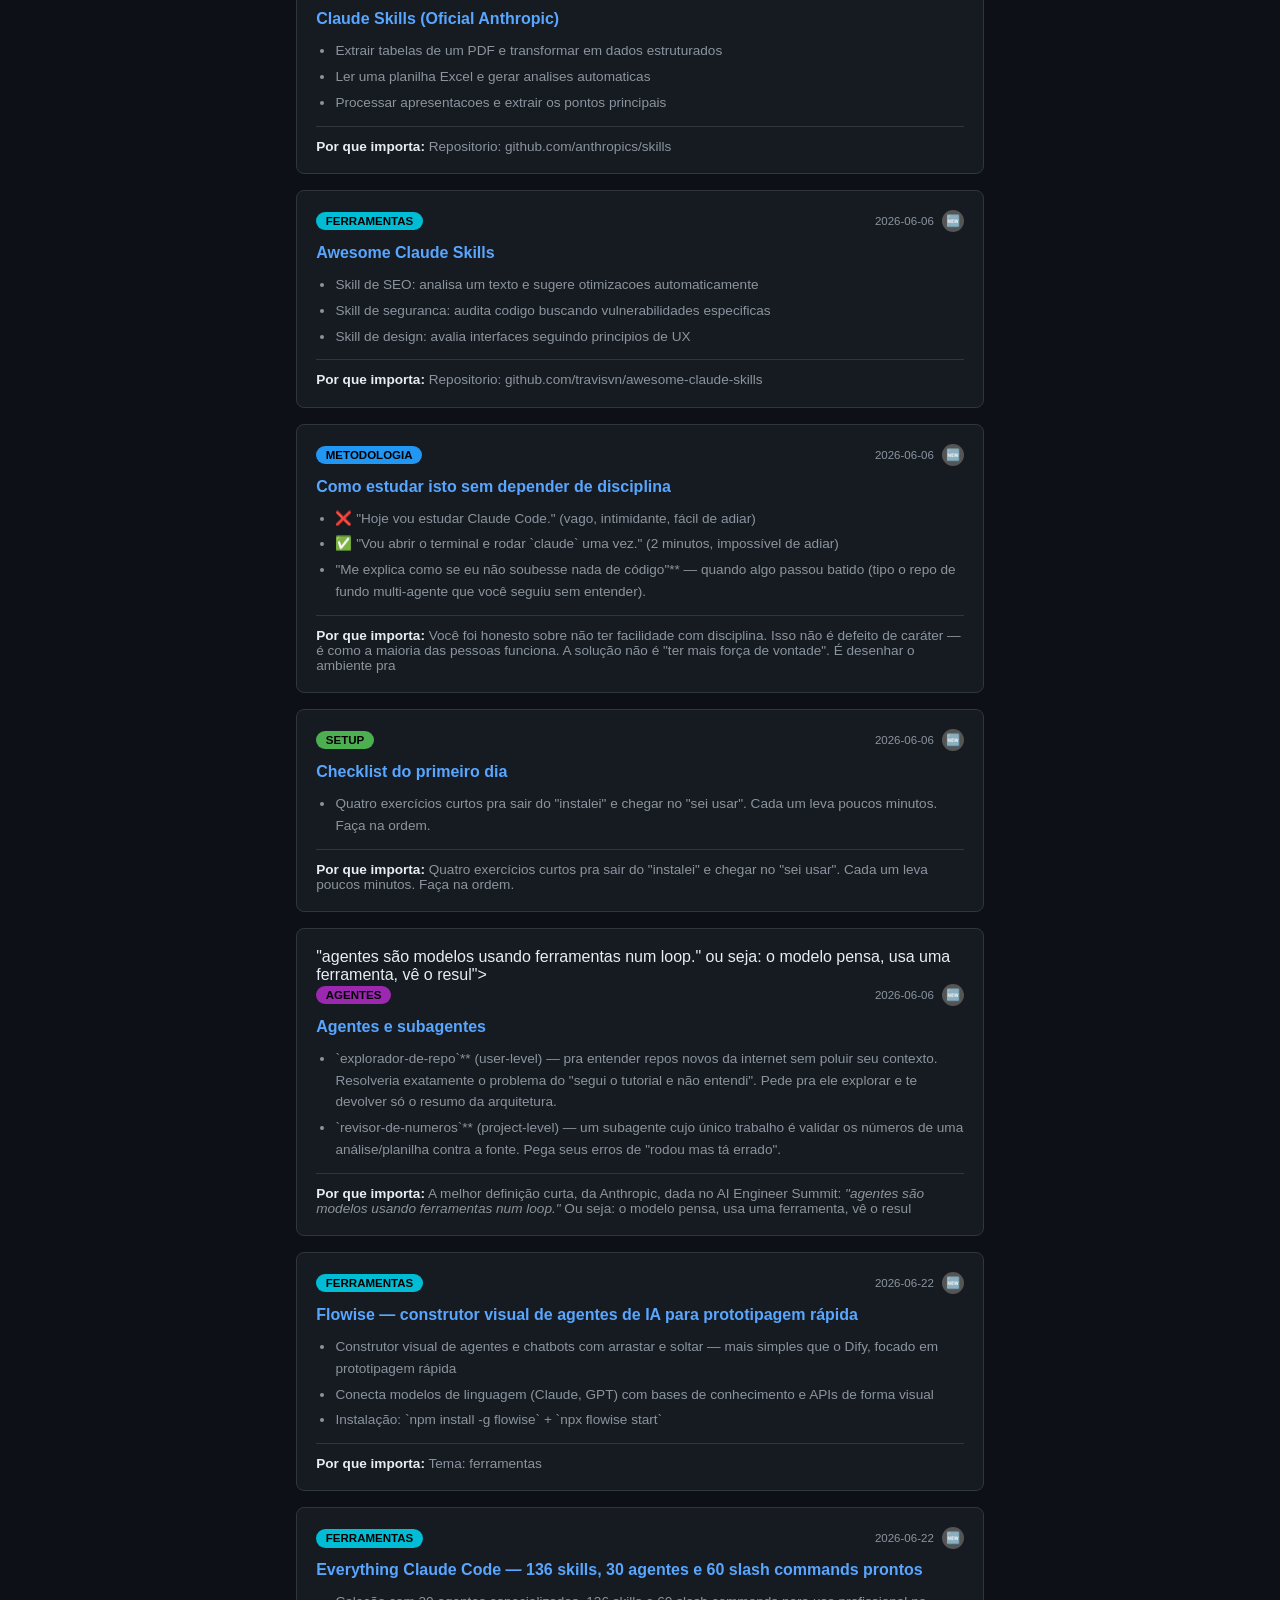
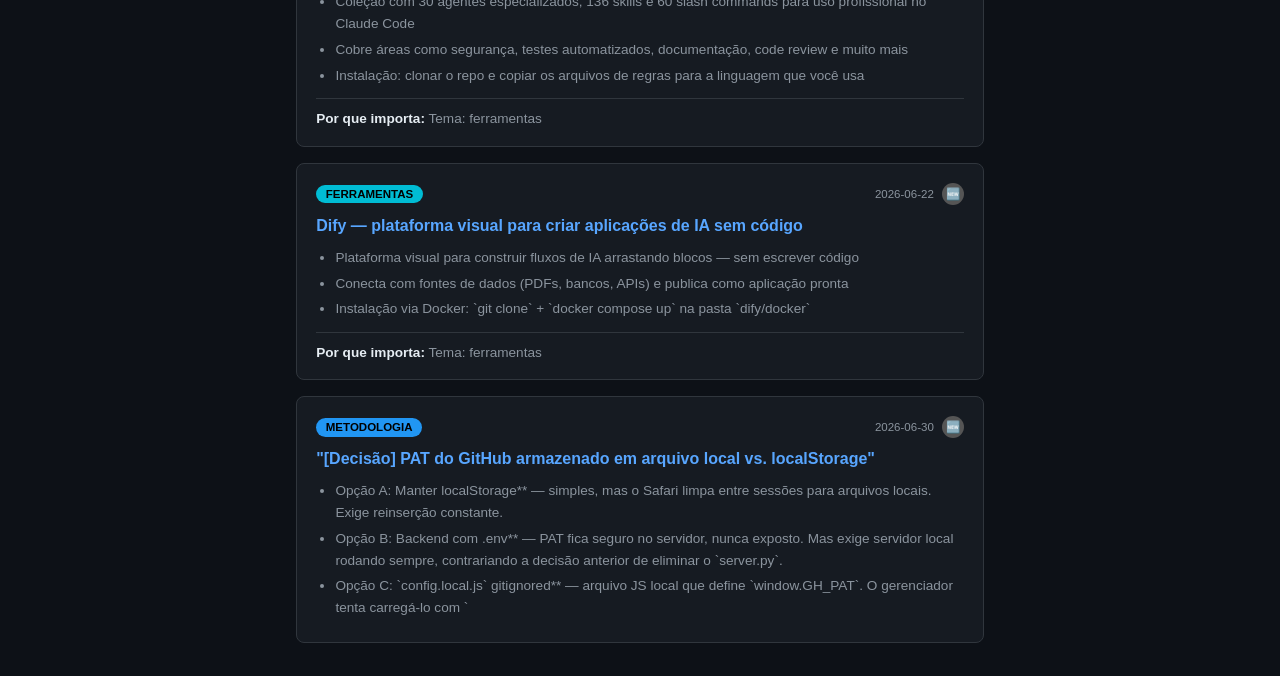
==== commit 9c046cf5: "chore: rebuild site [skip ci]" ====
--- a/docs/index.html
+++ b/docs/index.html
@@ -12,7 +12,7 @@
     <h1>Claude Code Growth</h1>
     <a href="gerenciador.html" class="header-nav-link">⚙ Gerenciador</a>
   </div>
-  <p class="subtitle">138 conteúdos indexados · Atualizado em 12/10/2026</p>
+  <p class="subtitle">138 conteúdos indexados · Atualizado em 19/10/2026</p>
 </header>
 
 <section class="proficiency-panel">
@@ -1417,7 +1417,7 @@
 </main>
 
 <footer>
-  <p>Alimentado por <a href="https://github.com/victorauad/co-coach">co-coach</a> · Rebuild: 12/10/2026 · 138 cards</p>
+  <p>Alimentado por <a href="https://github.com/victorauad/co-coach">co-coach</a> · Rebuild: 19/10/2026 · 138 cards</p>
   <p class="footer-temas"><span style="color:#00BCD4">ferramentas 55</span> · <span style="color:#9C27B0">agentes 18</span> · <span style="color:#2196F3">metodologia 16</span> · <span style="color:#757575">skills 11</span> · <span style="color:#4CAF50">setup 10</span> · <span style="color:#FF9800">mcp 9</span> · <span style="color:#F44336">workflow 7</span> · <span style="color:#FFEB3B">prompts 7</span> · <span style="color:#757575">service-as-software 2</span> · <span style="color:#757575">outros 2</span> · <span style="color:#757575">agentes-ia 1</span></p>
   <p style="margin-top:0.5rem"><a href="aprenda.html">📖 Como funciona</a> · <a href="gerenciador.html">⚙️ Gerenciador</a></p>
 </footer>
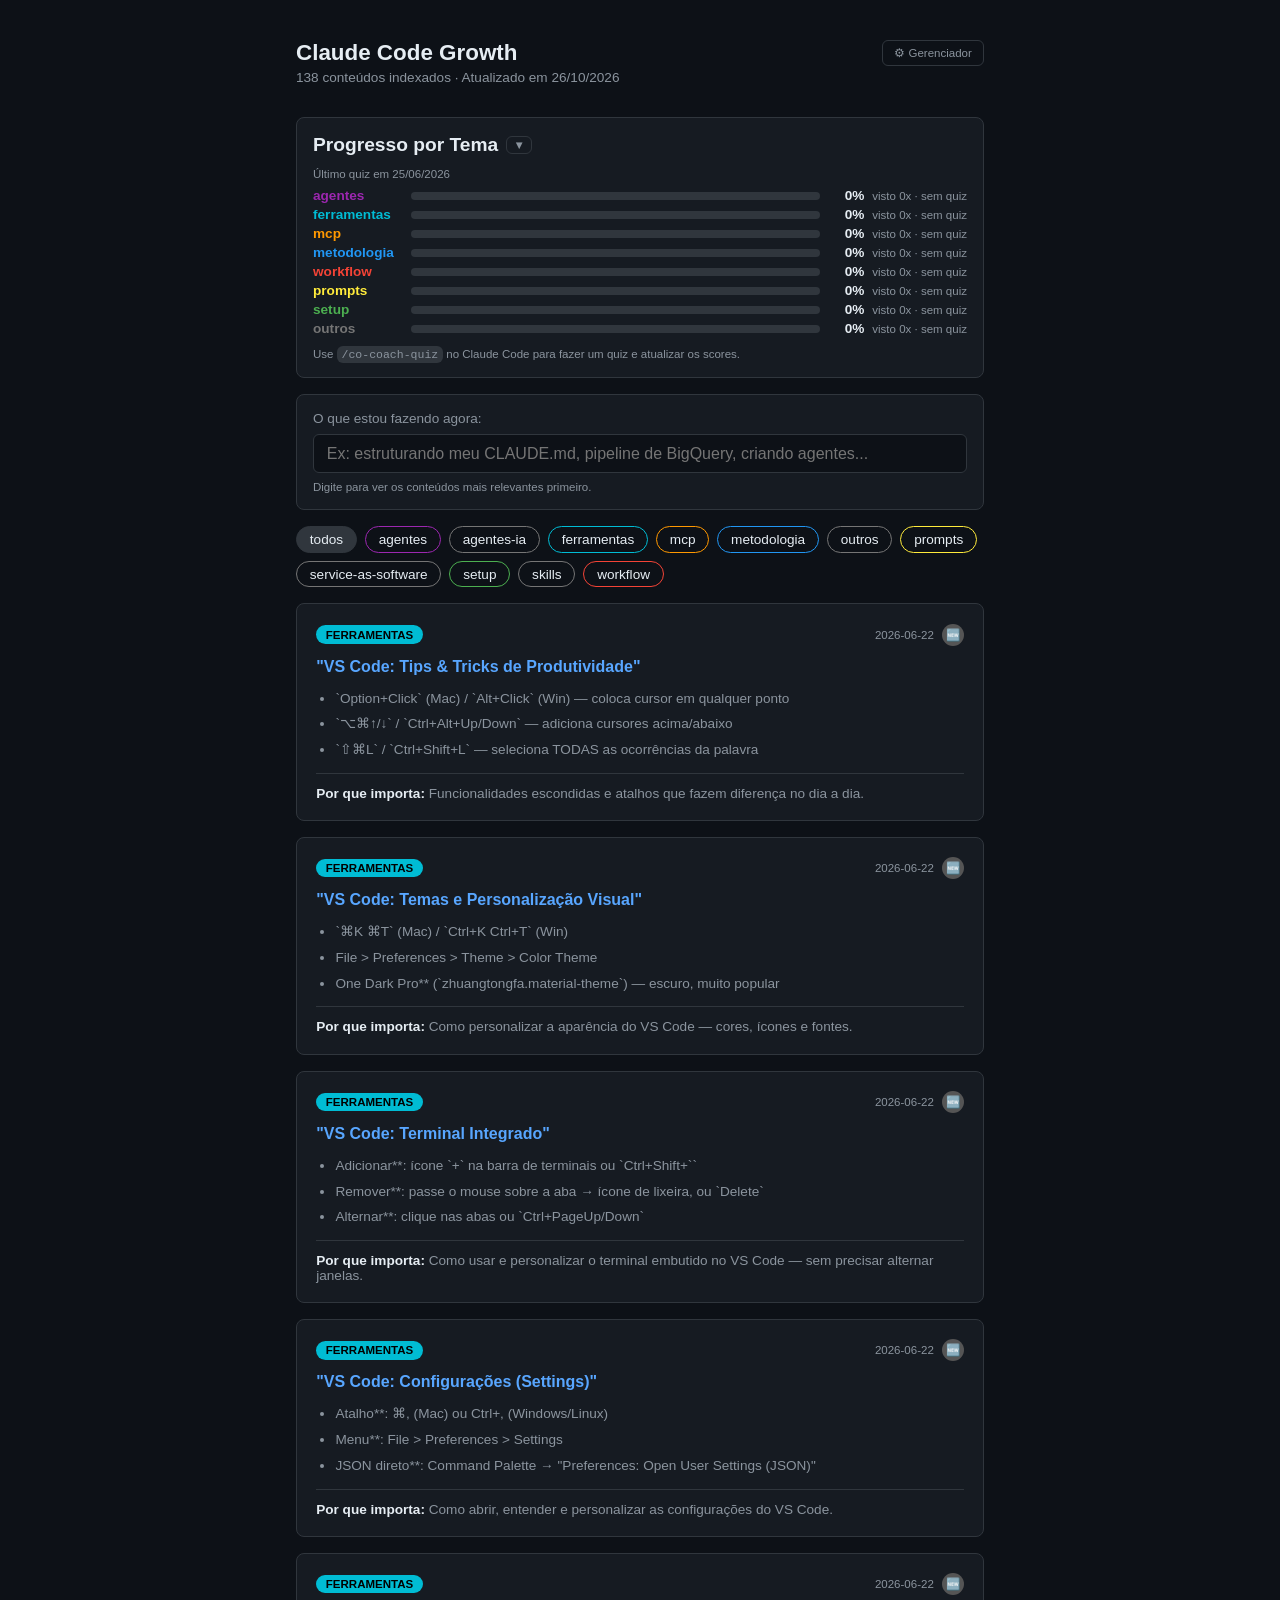
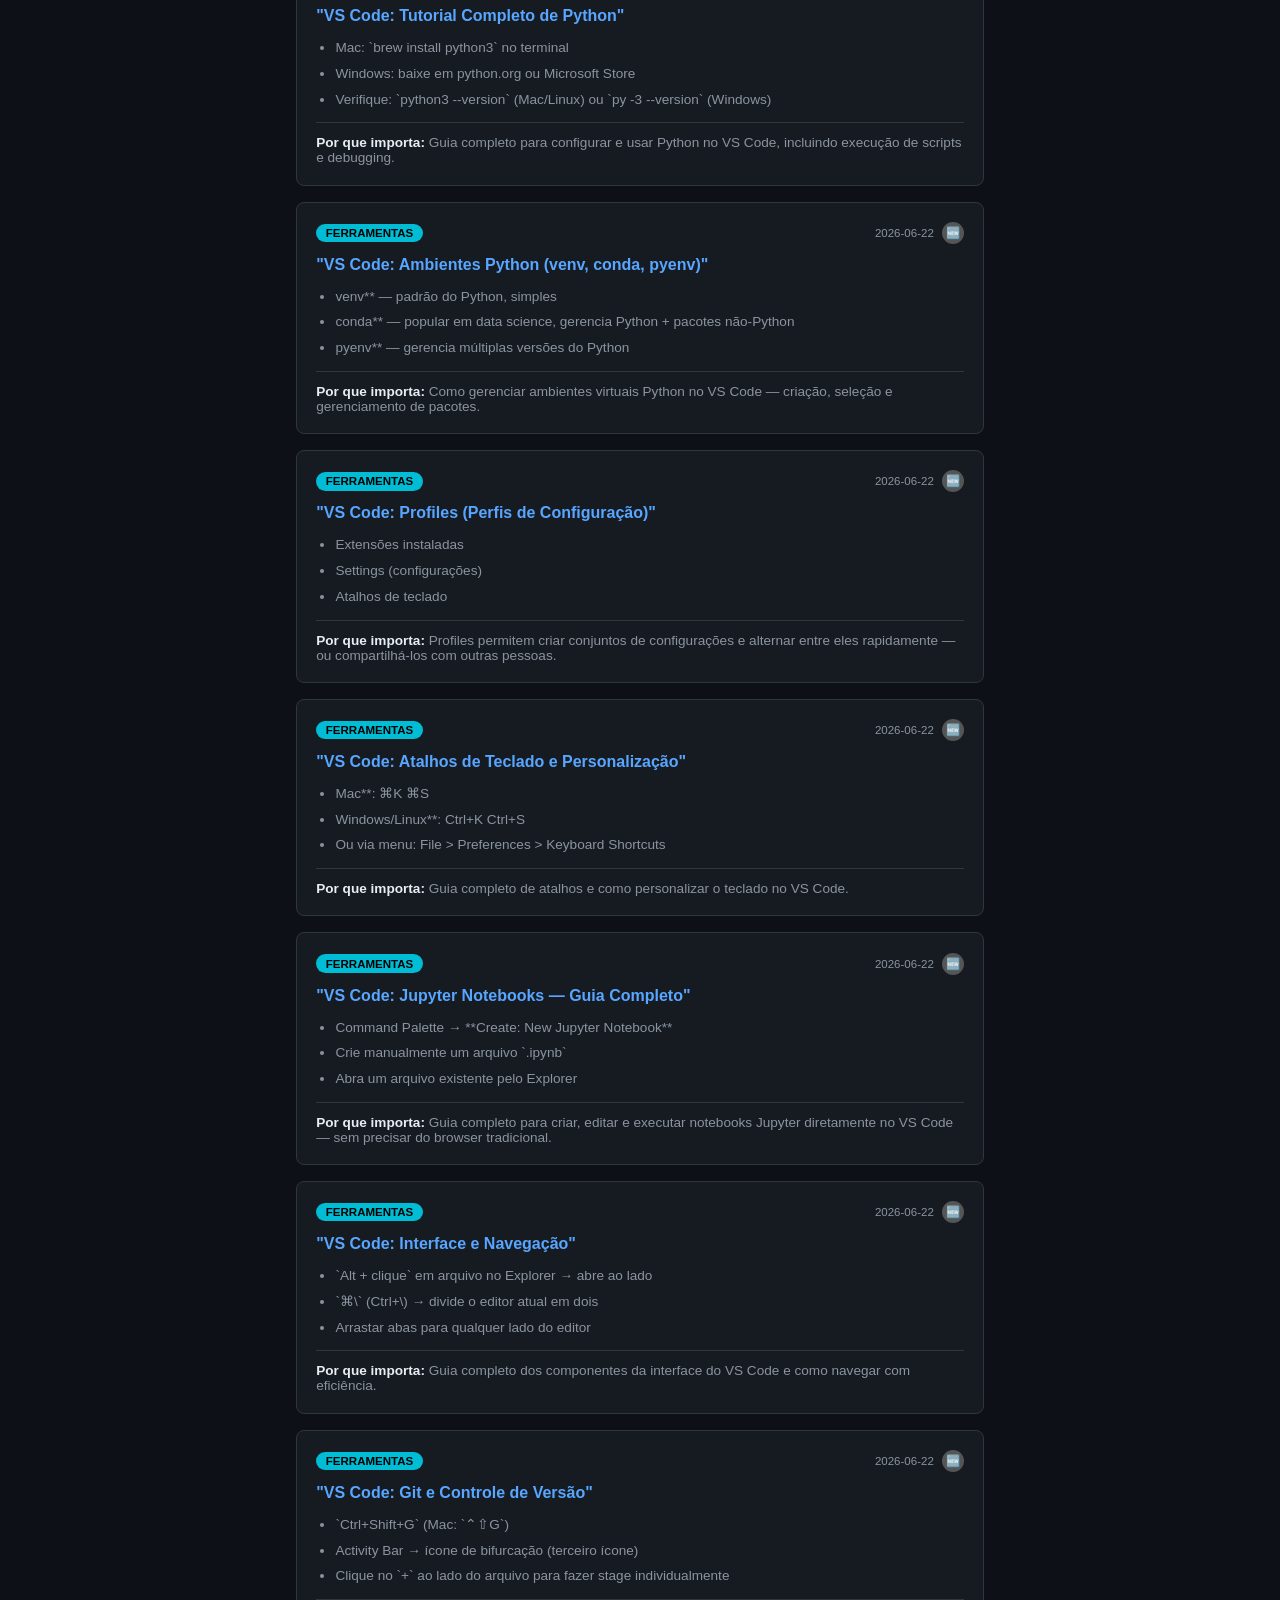
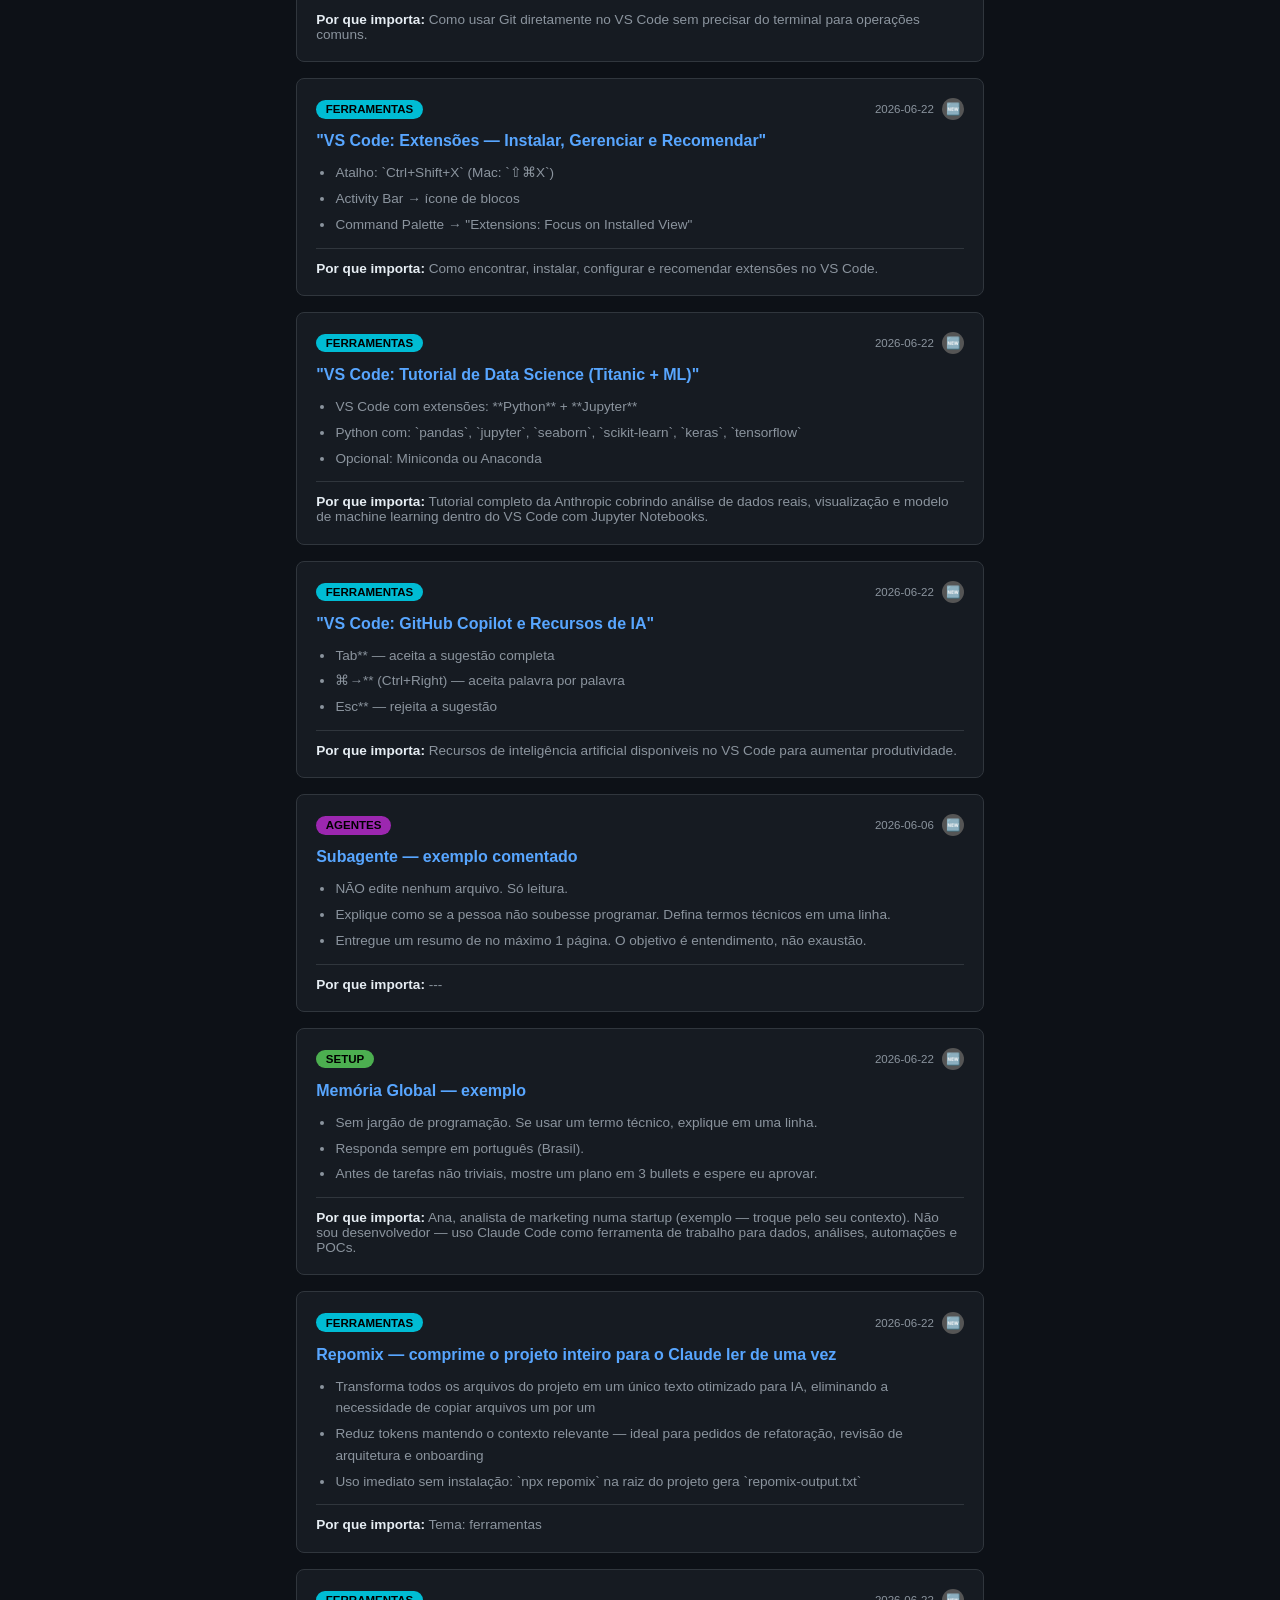
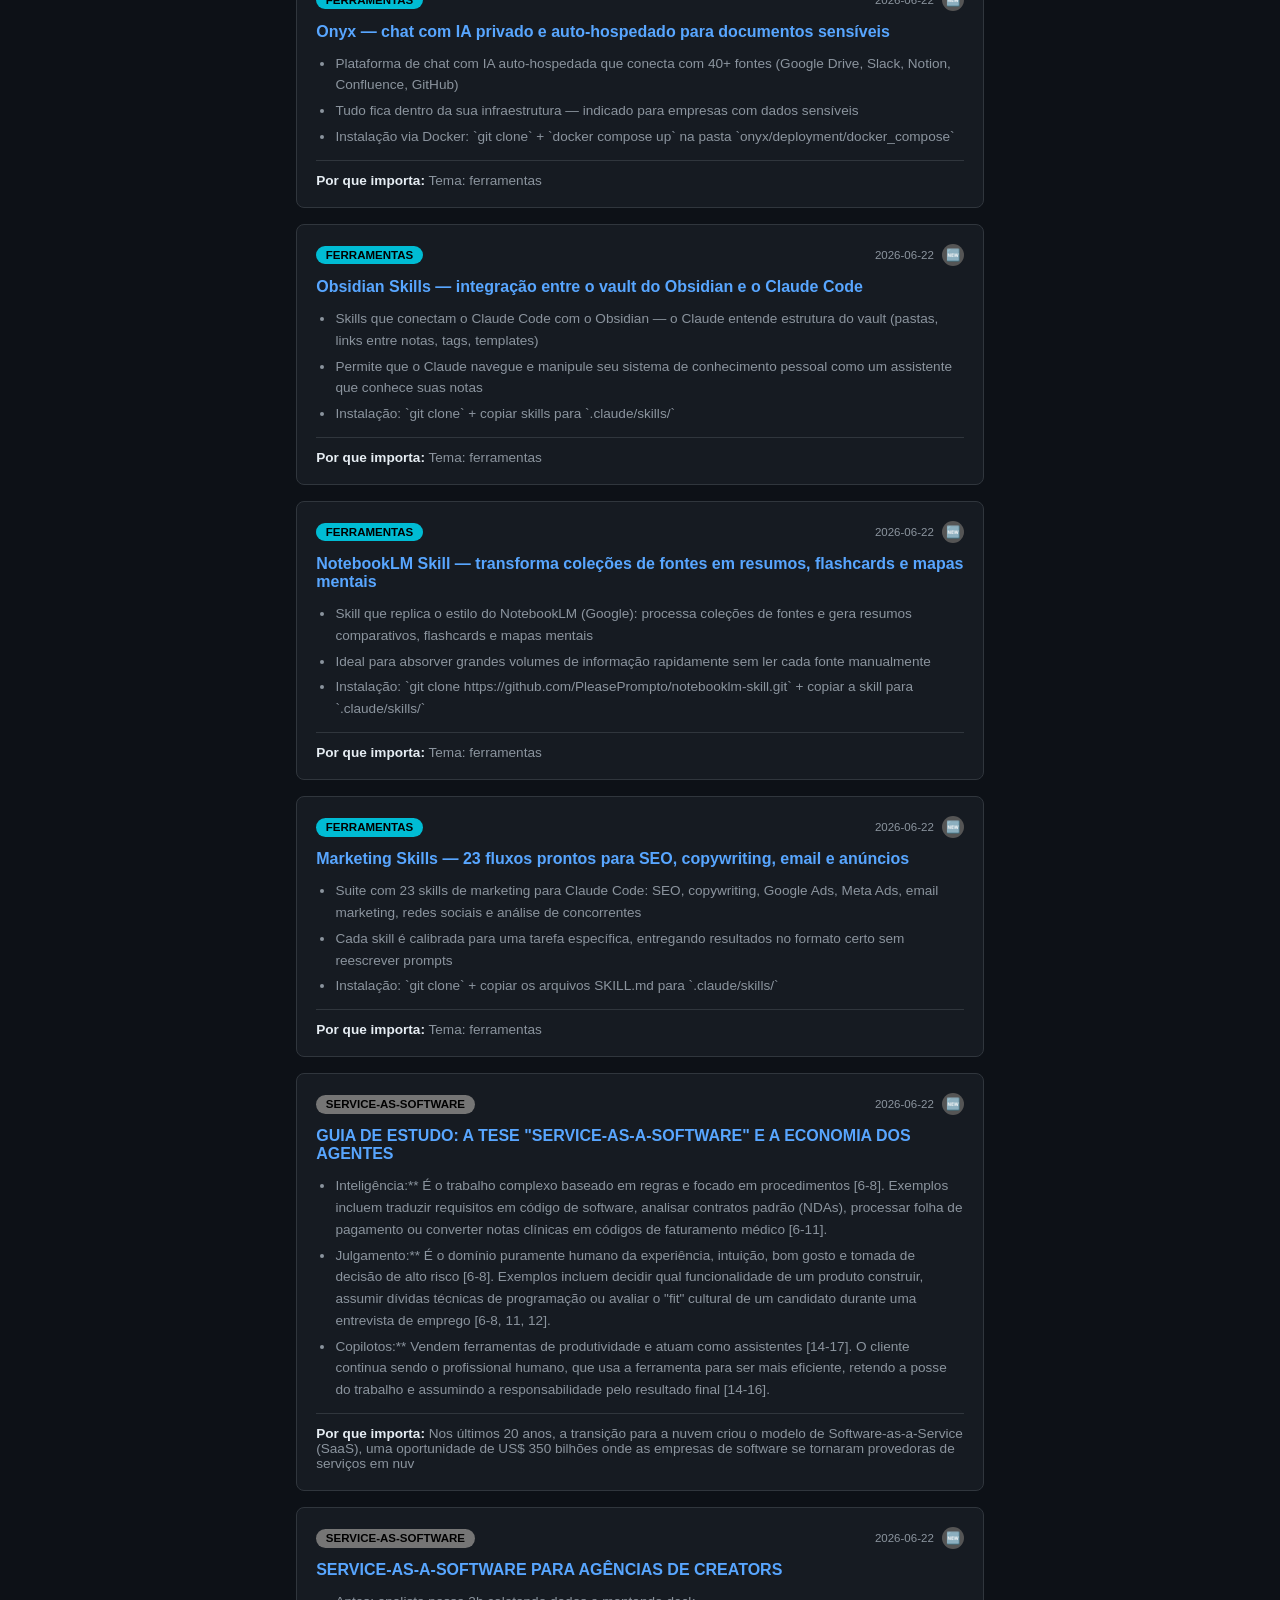
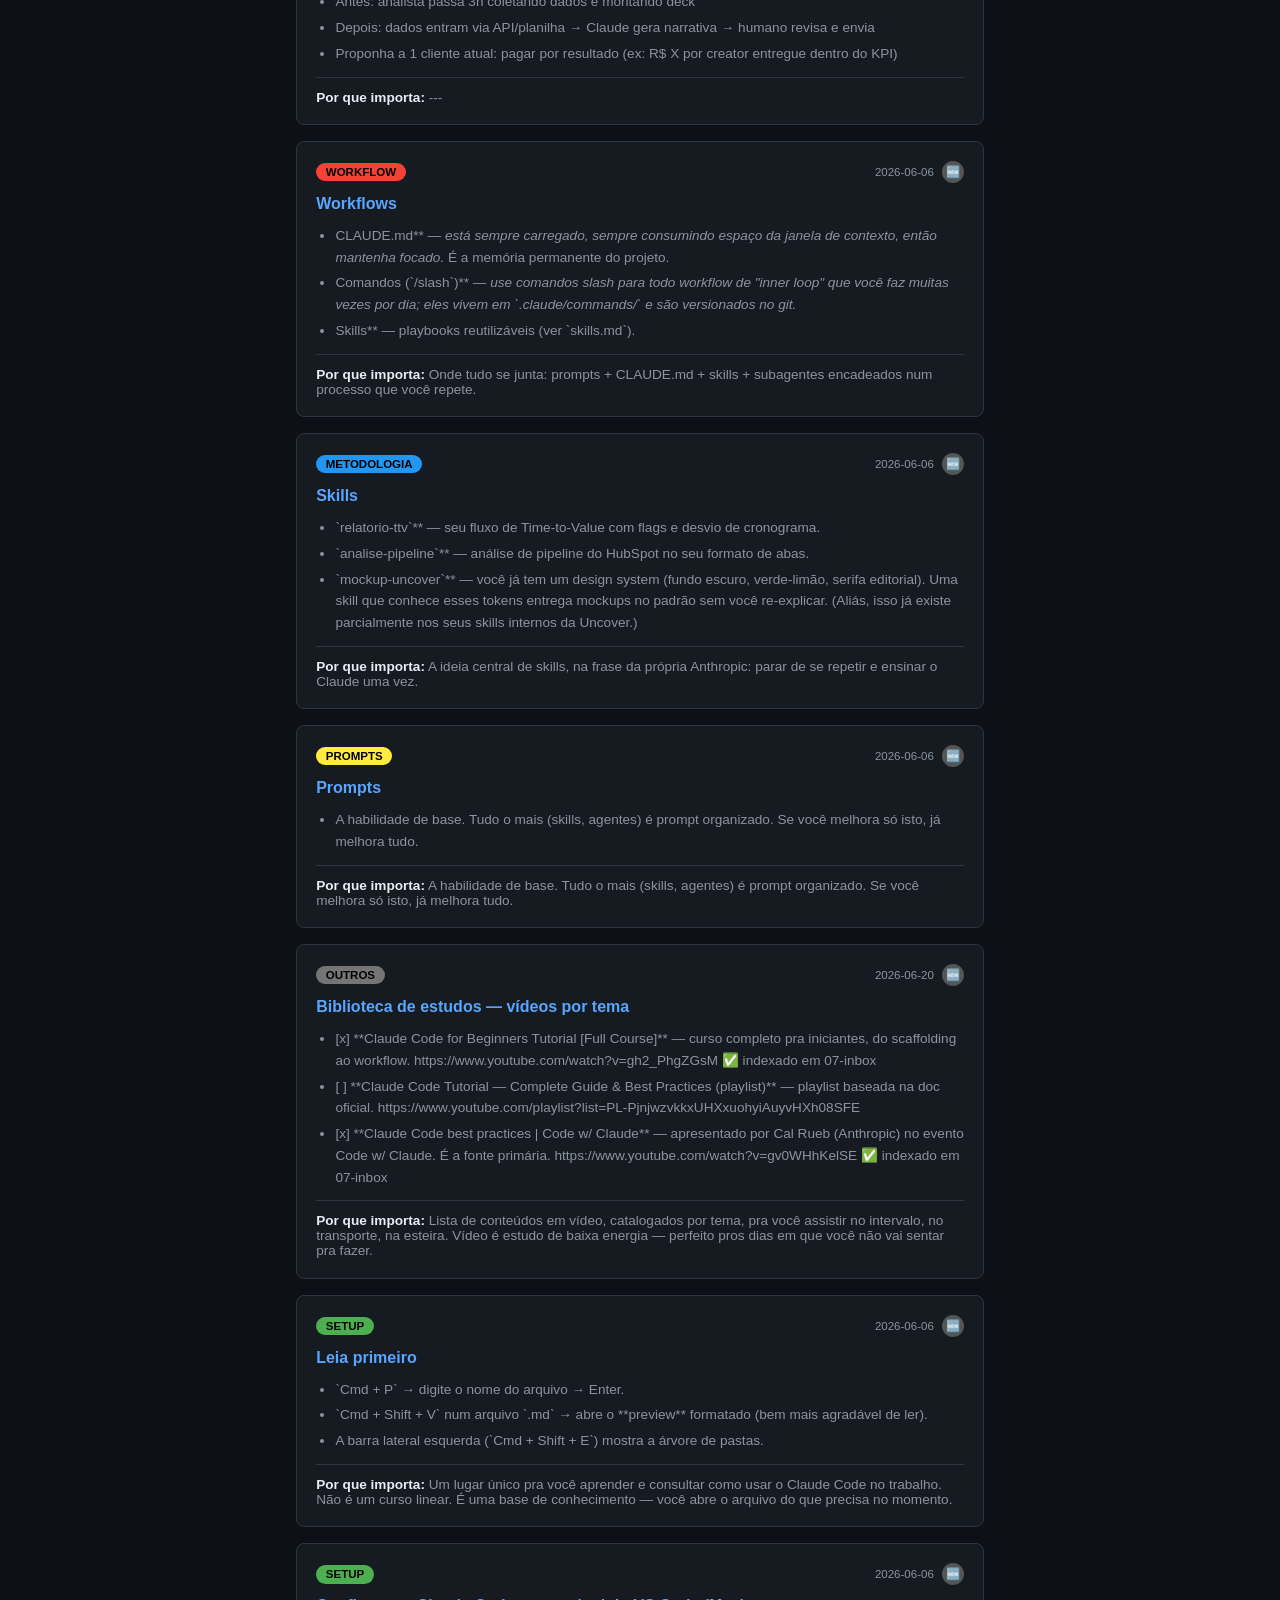
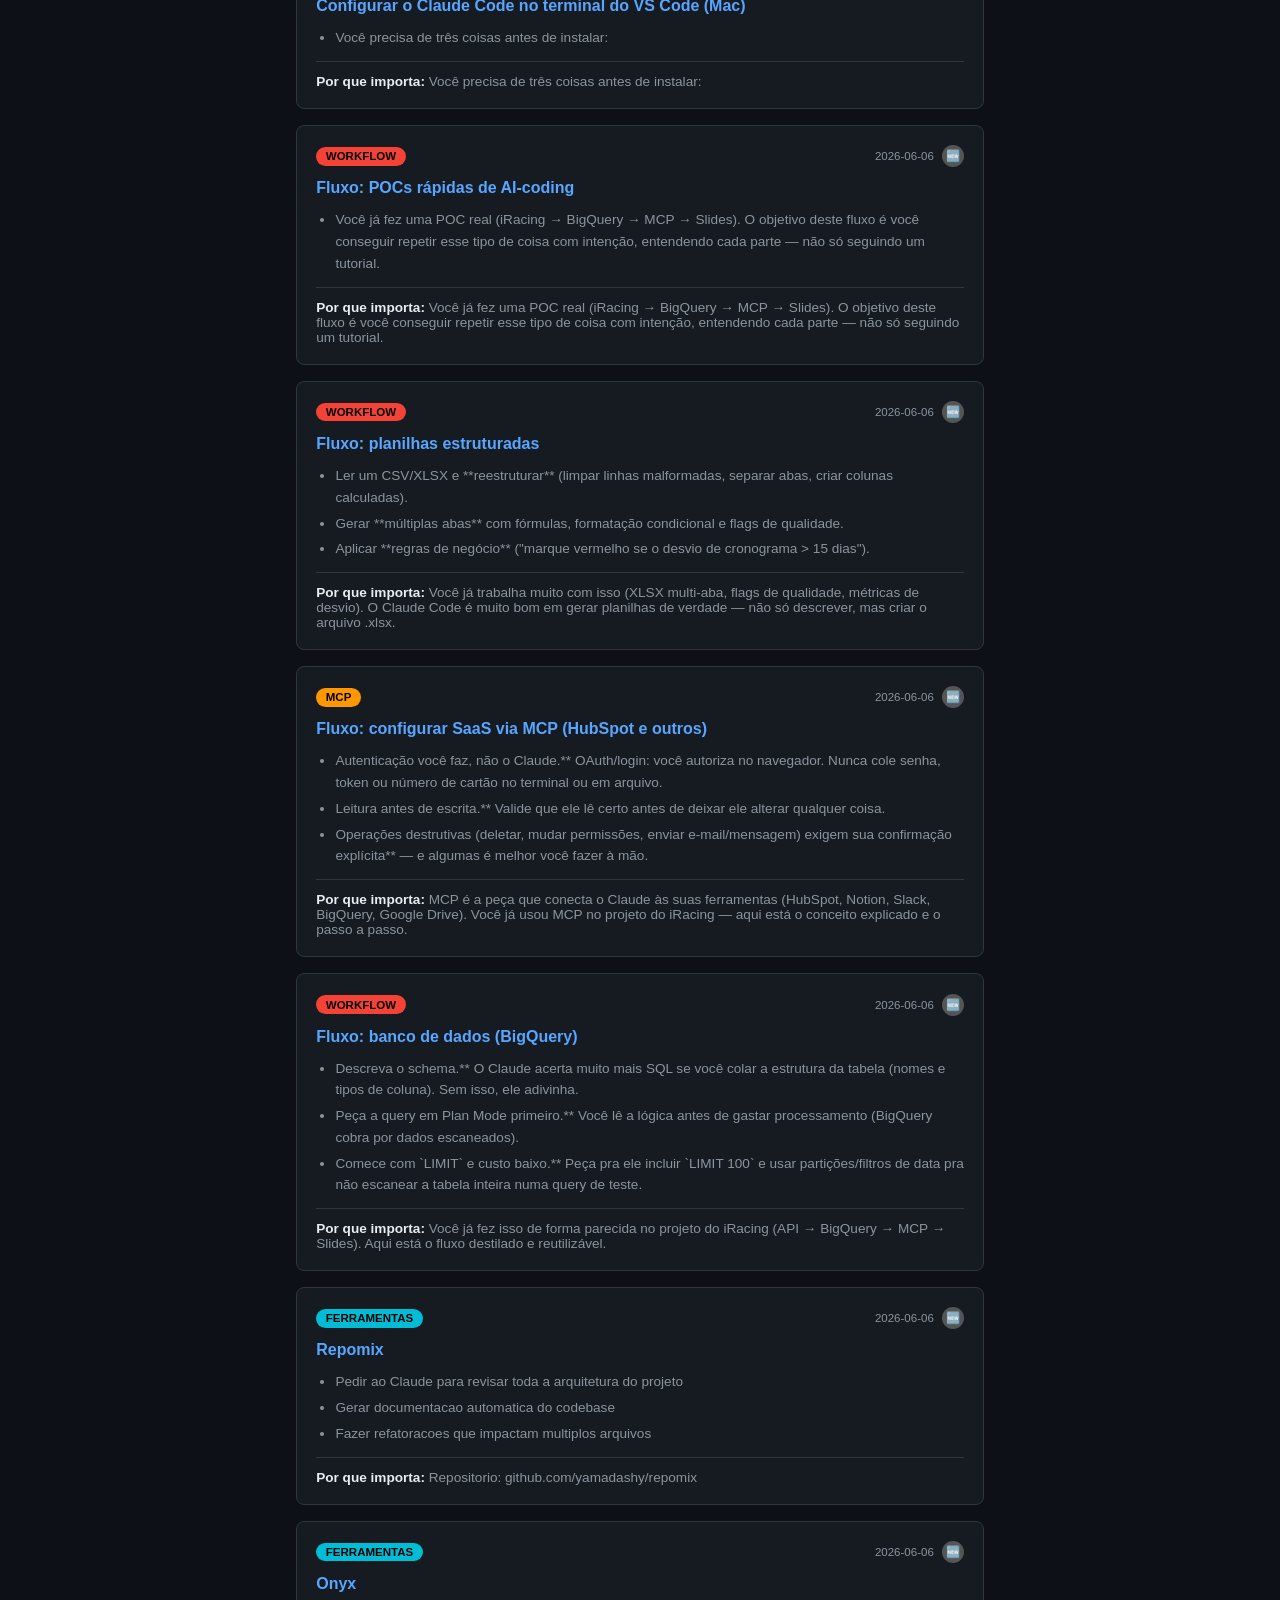
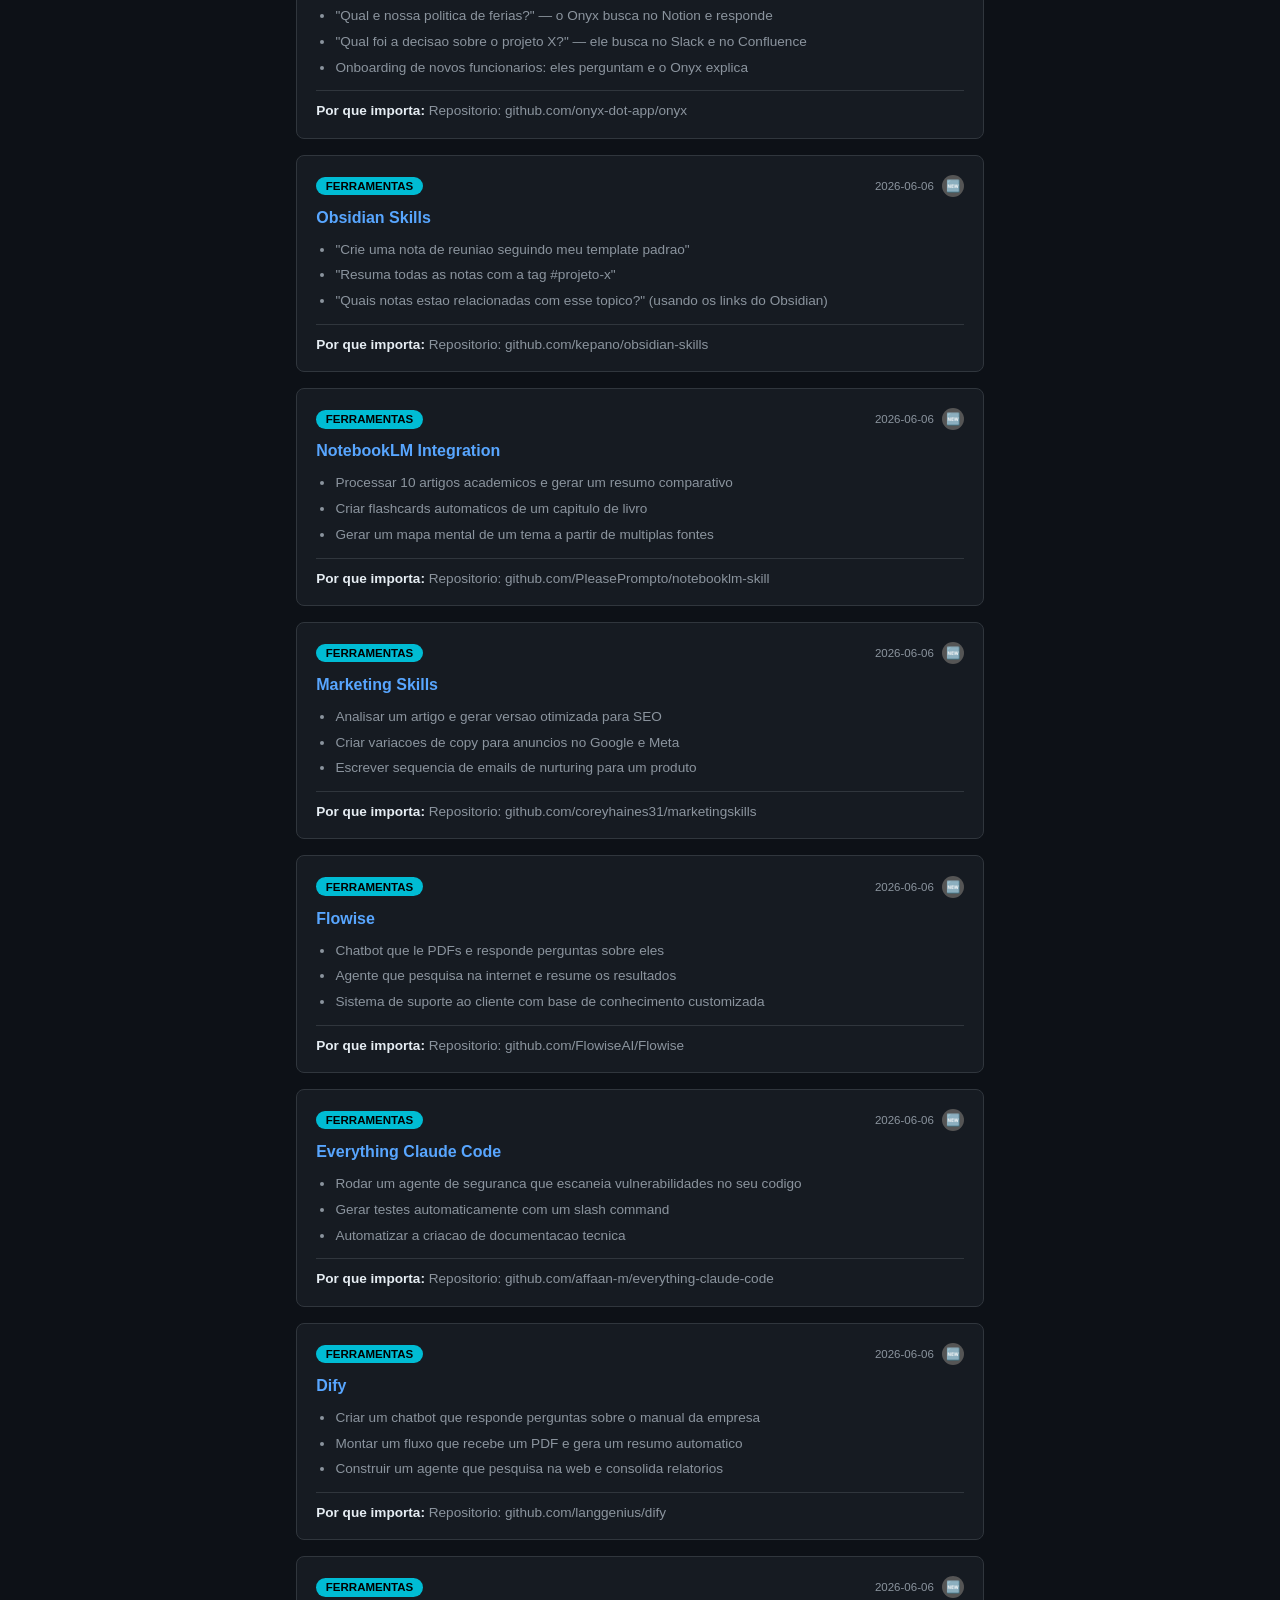
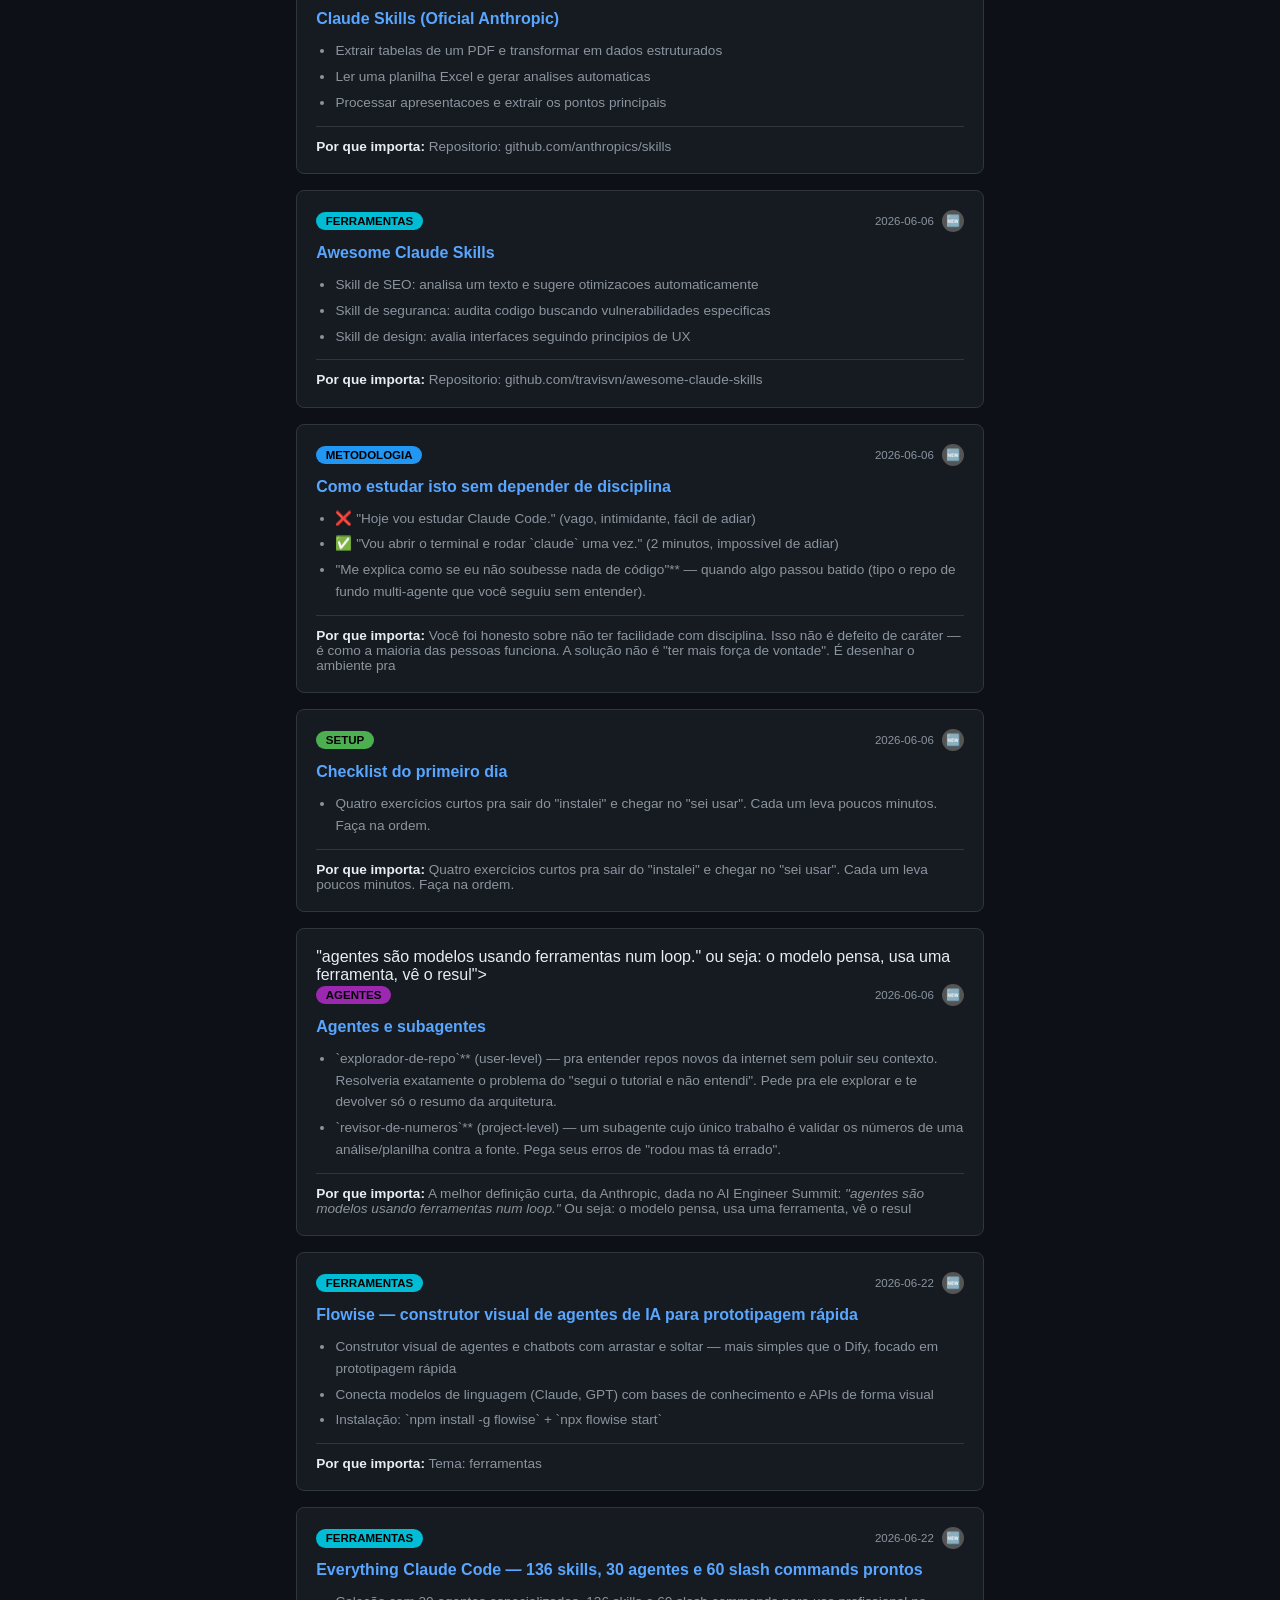
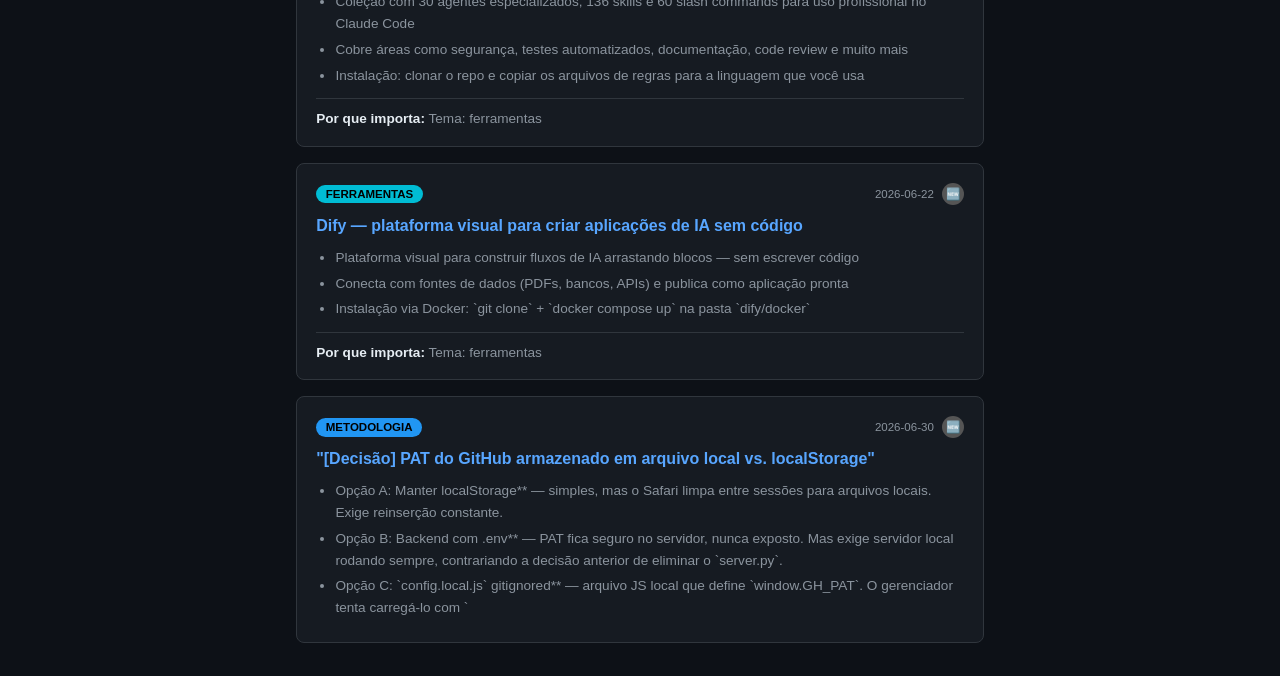
==== commit 4768d63b: "chore: rebuild site [skip ci]" ====
--- a/docs/index.html
+++ b/docs/index.html
@@ -12,7 +12,7 @@
     <h1>Claude Code Growth</h1>
     <a href="gerenciador.html" class="header-nav-link">⚙ Gerenciador</a>
   </div>
-  <p class="subtitle">138 conteúdos indexados · Atualizado em 19/10/2026</p>
+  <p class="subtitle">138 conteúdos indexados · Atualizado em 26/10/2026</p>
 </header>
 
 <section class="proficiency-panel">
@@ -1417,7 +1417,7 @@
 </main>
 
 <footer>
-  <p>Alimentado por <a href="https://github.com/victorauad/co-coach">co-coach</a> · Rebuild: 19/10/2026 · 138 cards</p>
+  <p>Alimentado por <a href="https://github.com/victorauad/co-coach">co-coach</a> · Rebuild: 26/10/2026 · 138 cards</p>
   <p class="footer-temas"><span style="color:#00BCD4">ferramentas 55</span> · <span style="color:#9C27B0">agentes 18</span> · <span style="color:#2196F3">metodologia 16</span> · <span style="color:#757575">skills 11</span> · <span style="color:#4CAF50">setup 10</span> · <span style="color:#FF9800">mcp 9</span> · <span style="color:#F44336">workflow 7</span> · <span style="color:#FFEB3B">prompts 7</span> · <span style="color:#757575">service-as-software 2</span> · <span style="color:#757575">outros 2</span> · <span style="color:#757575">agentes-ia 1</span></p>
   <p style="margin-top:0.5rem"><a href="aprenda.html">📖 Como funciona</a> · <a href="gerenciador.html">⚙️ Gerenciador</a></p>
 </footer>
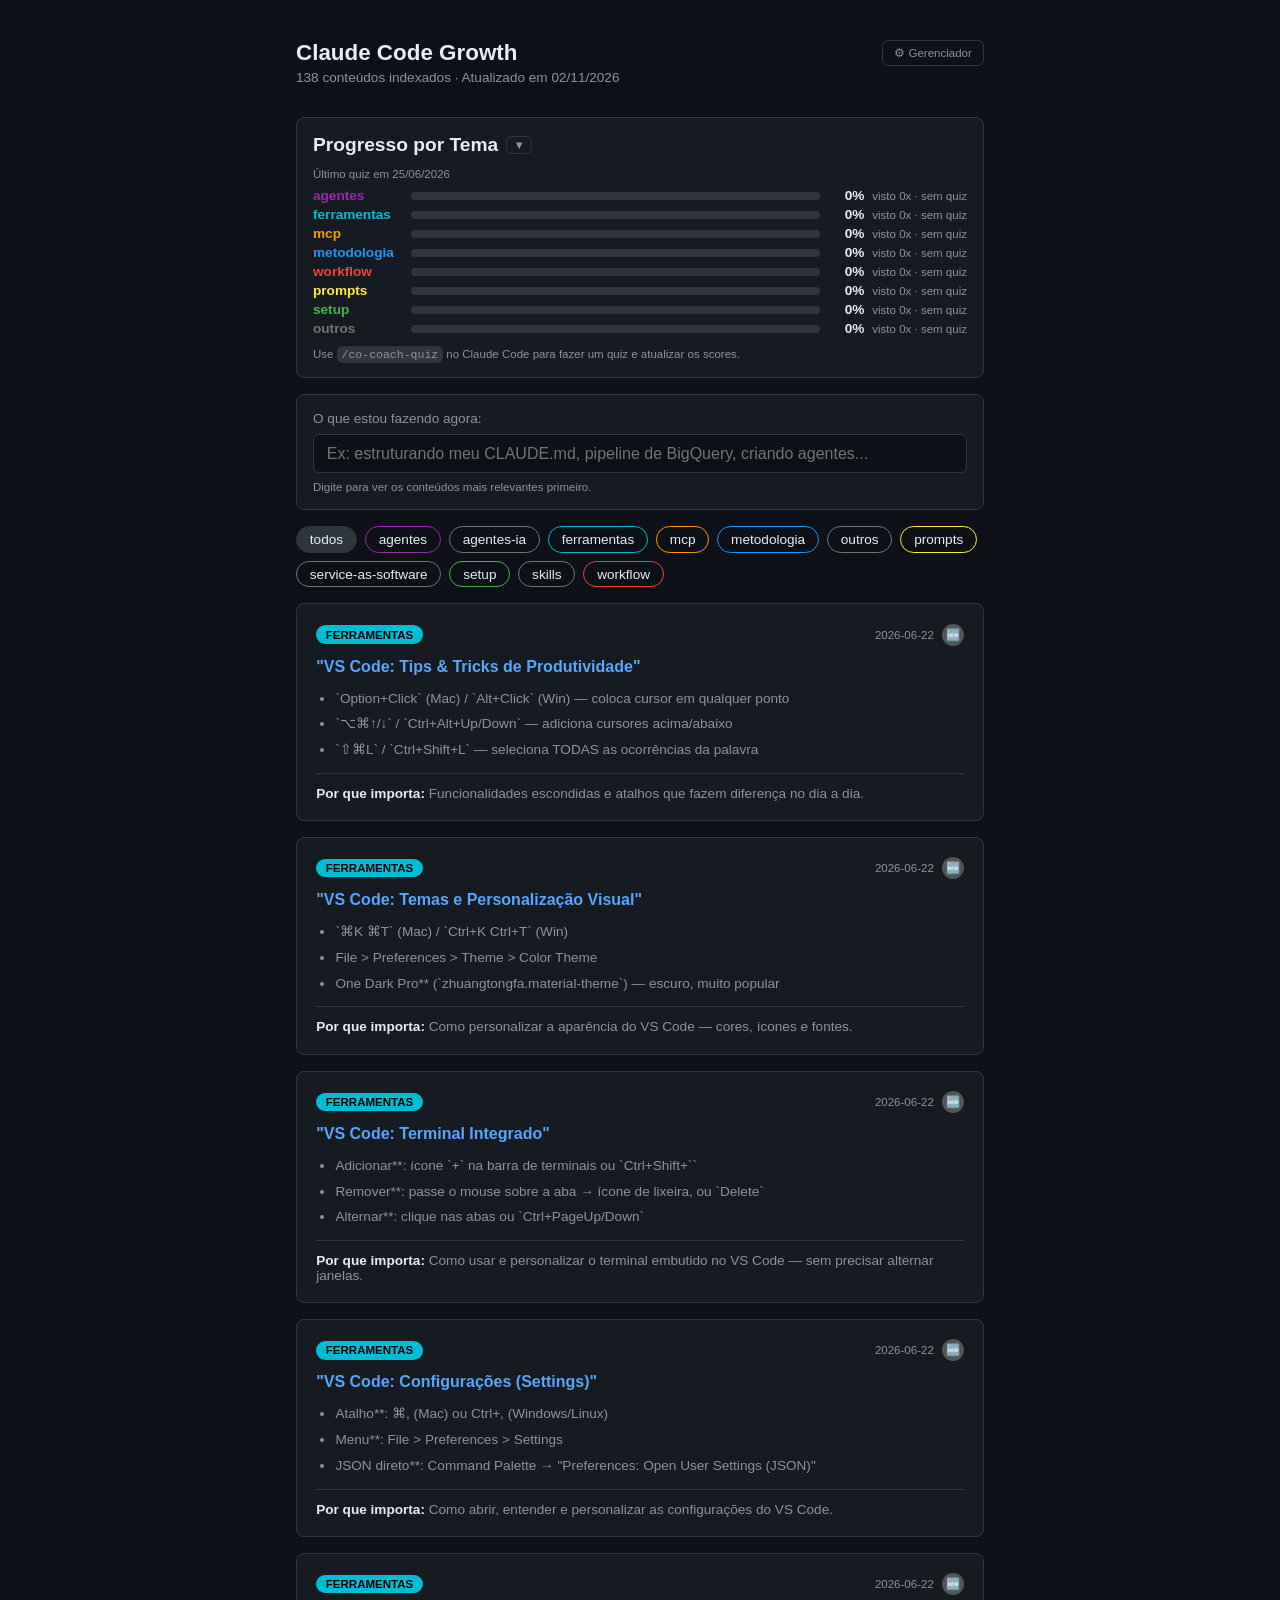
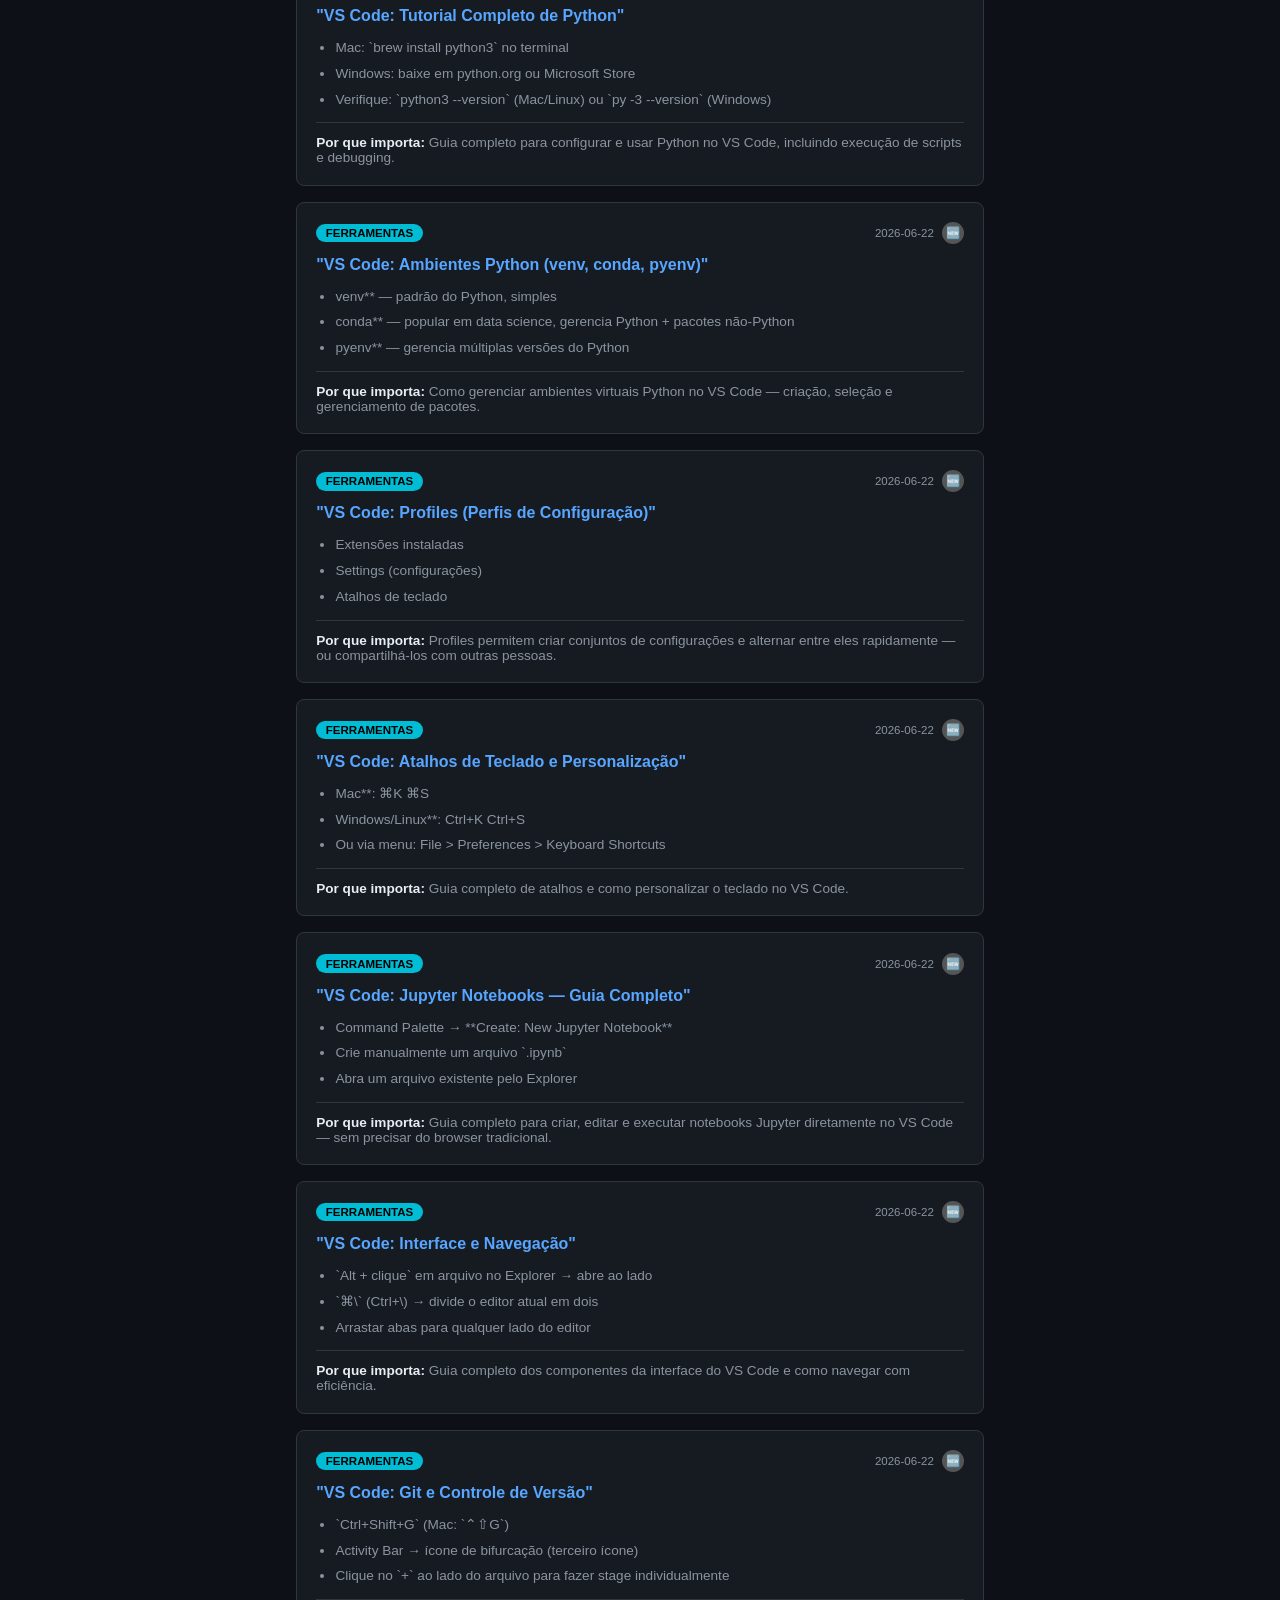
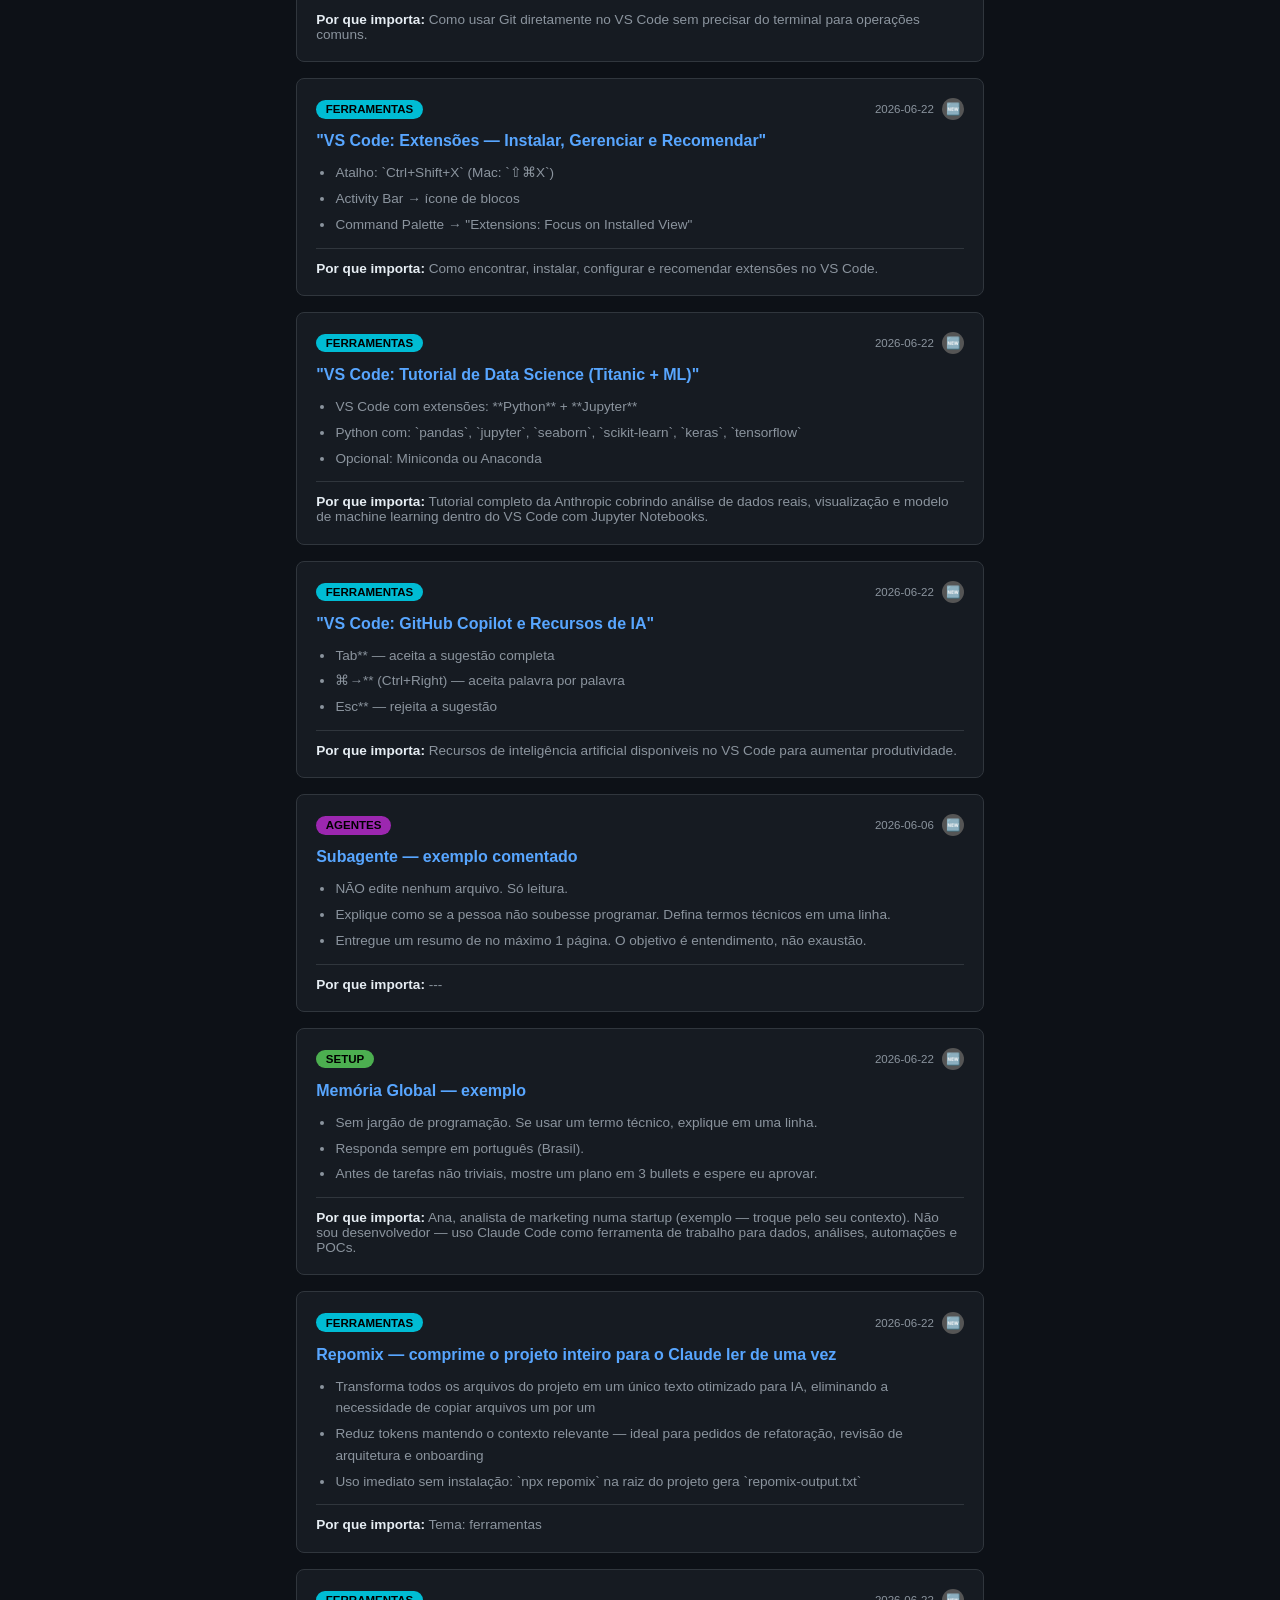
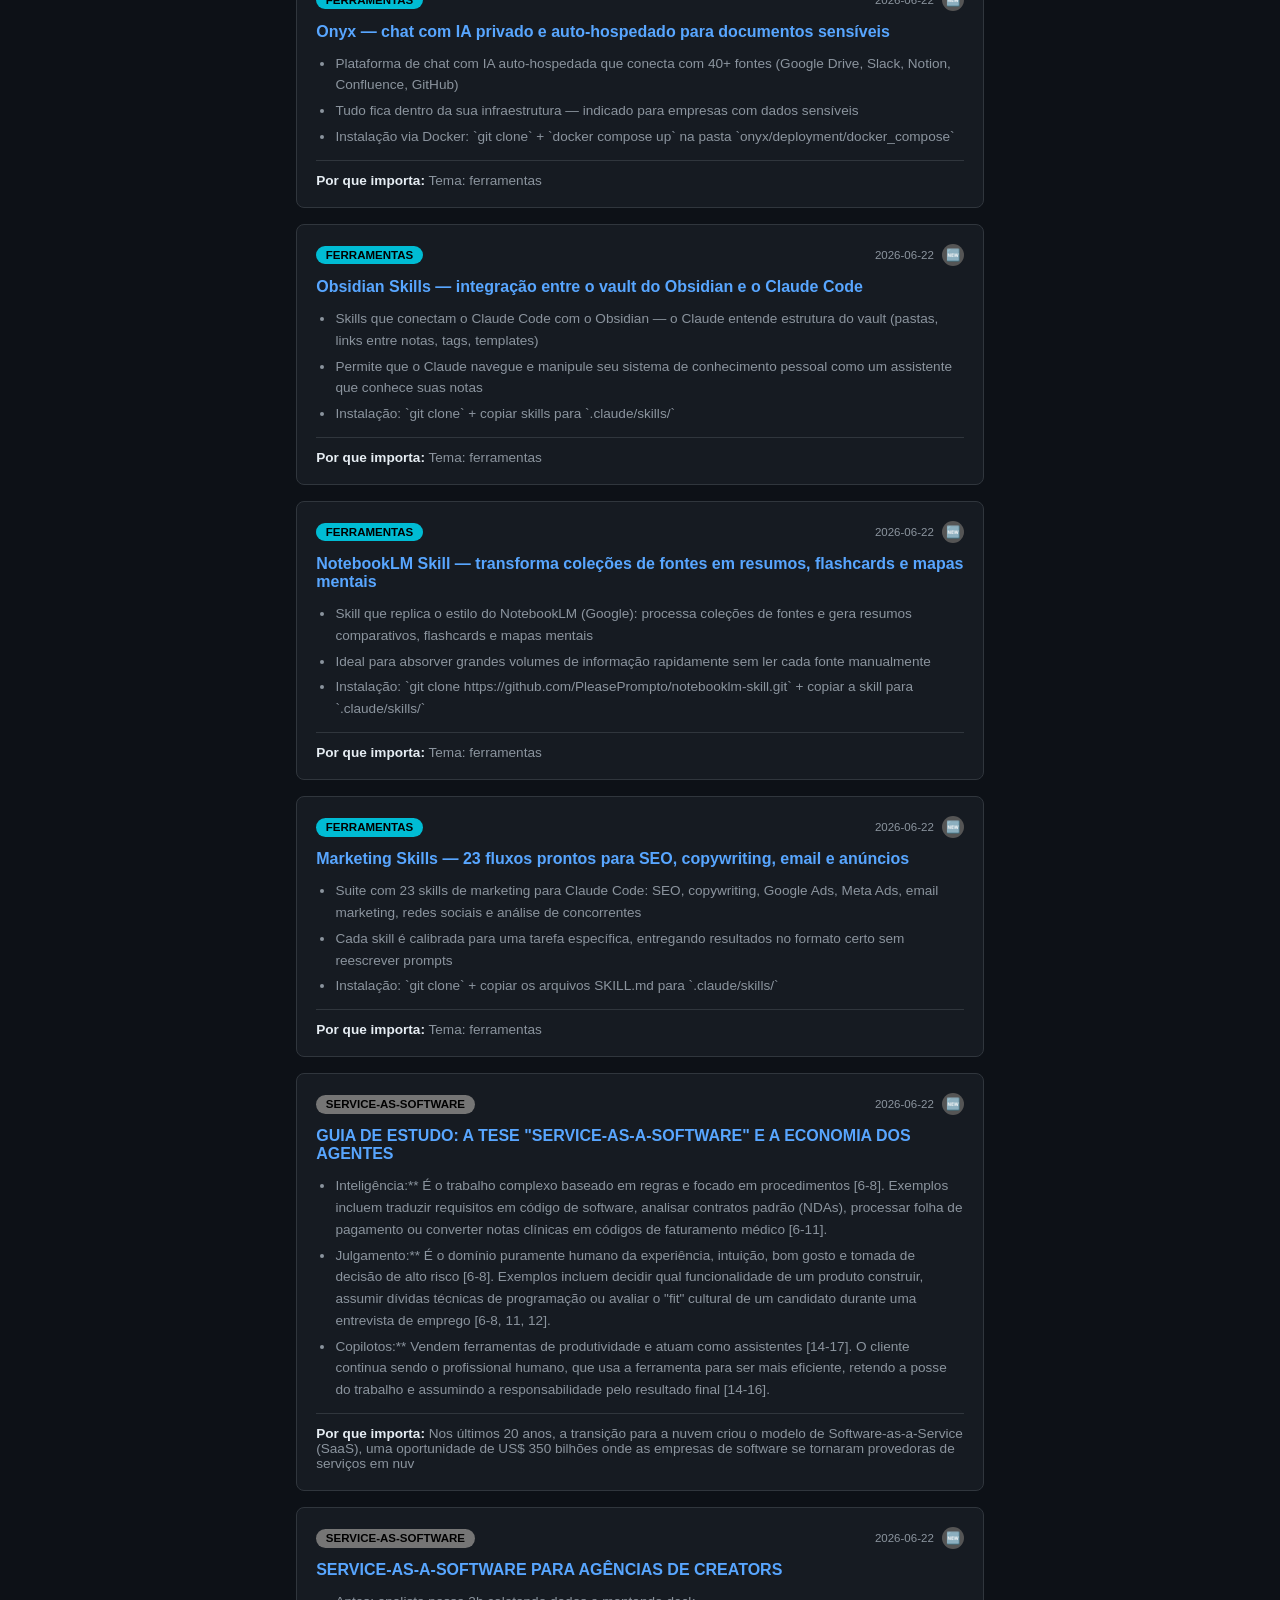
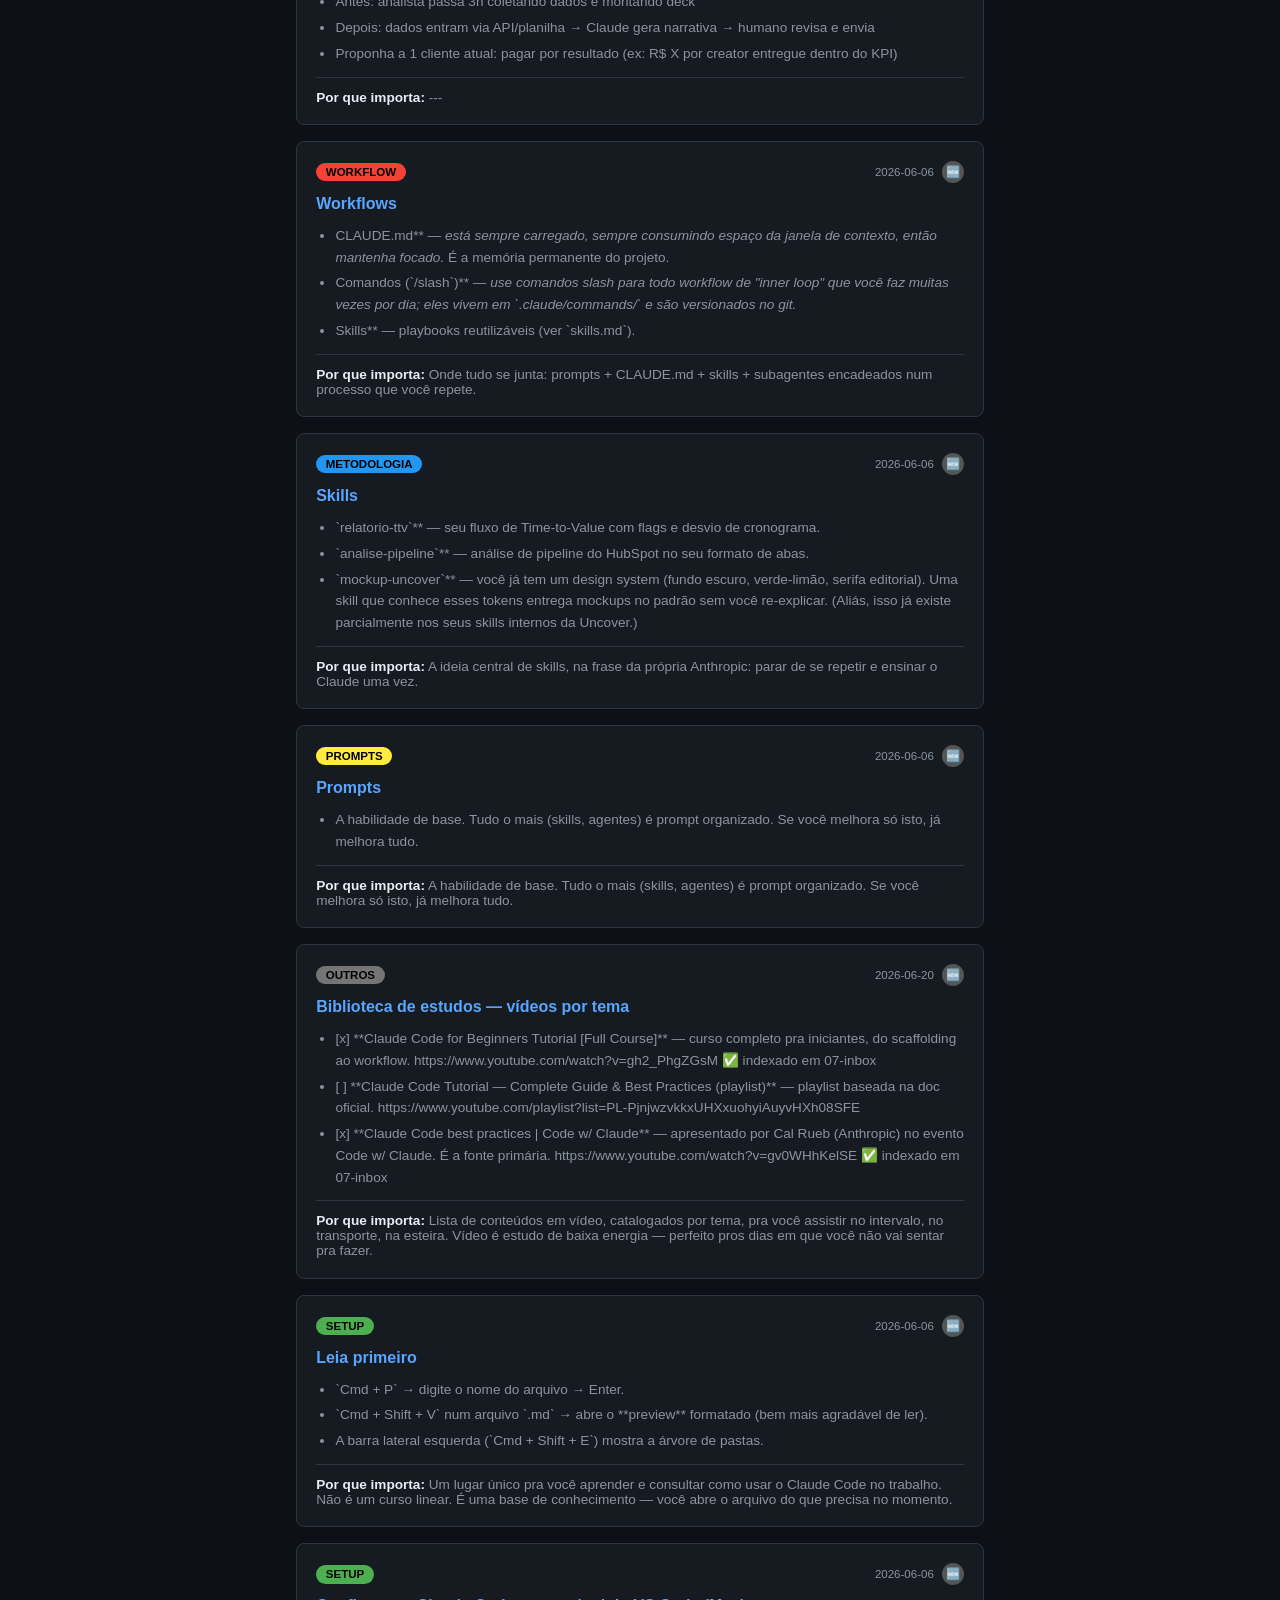
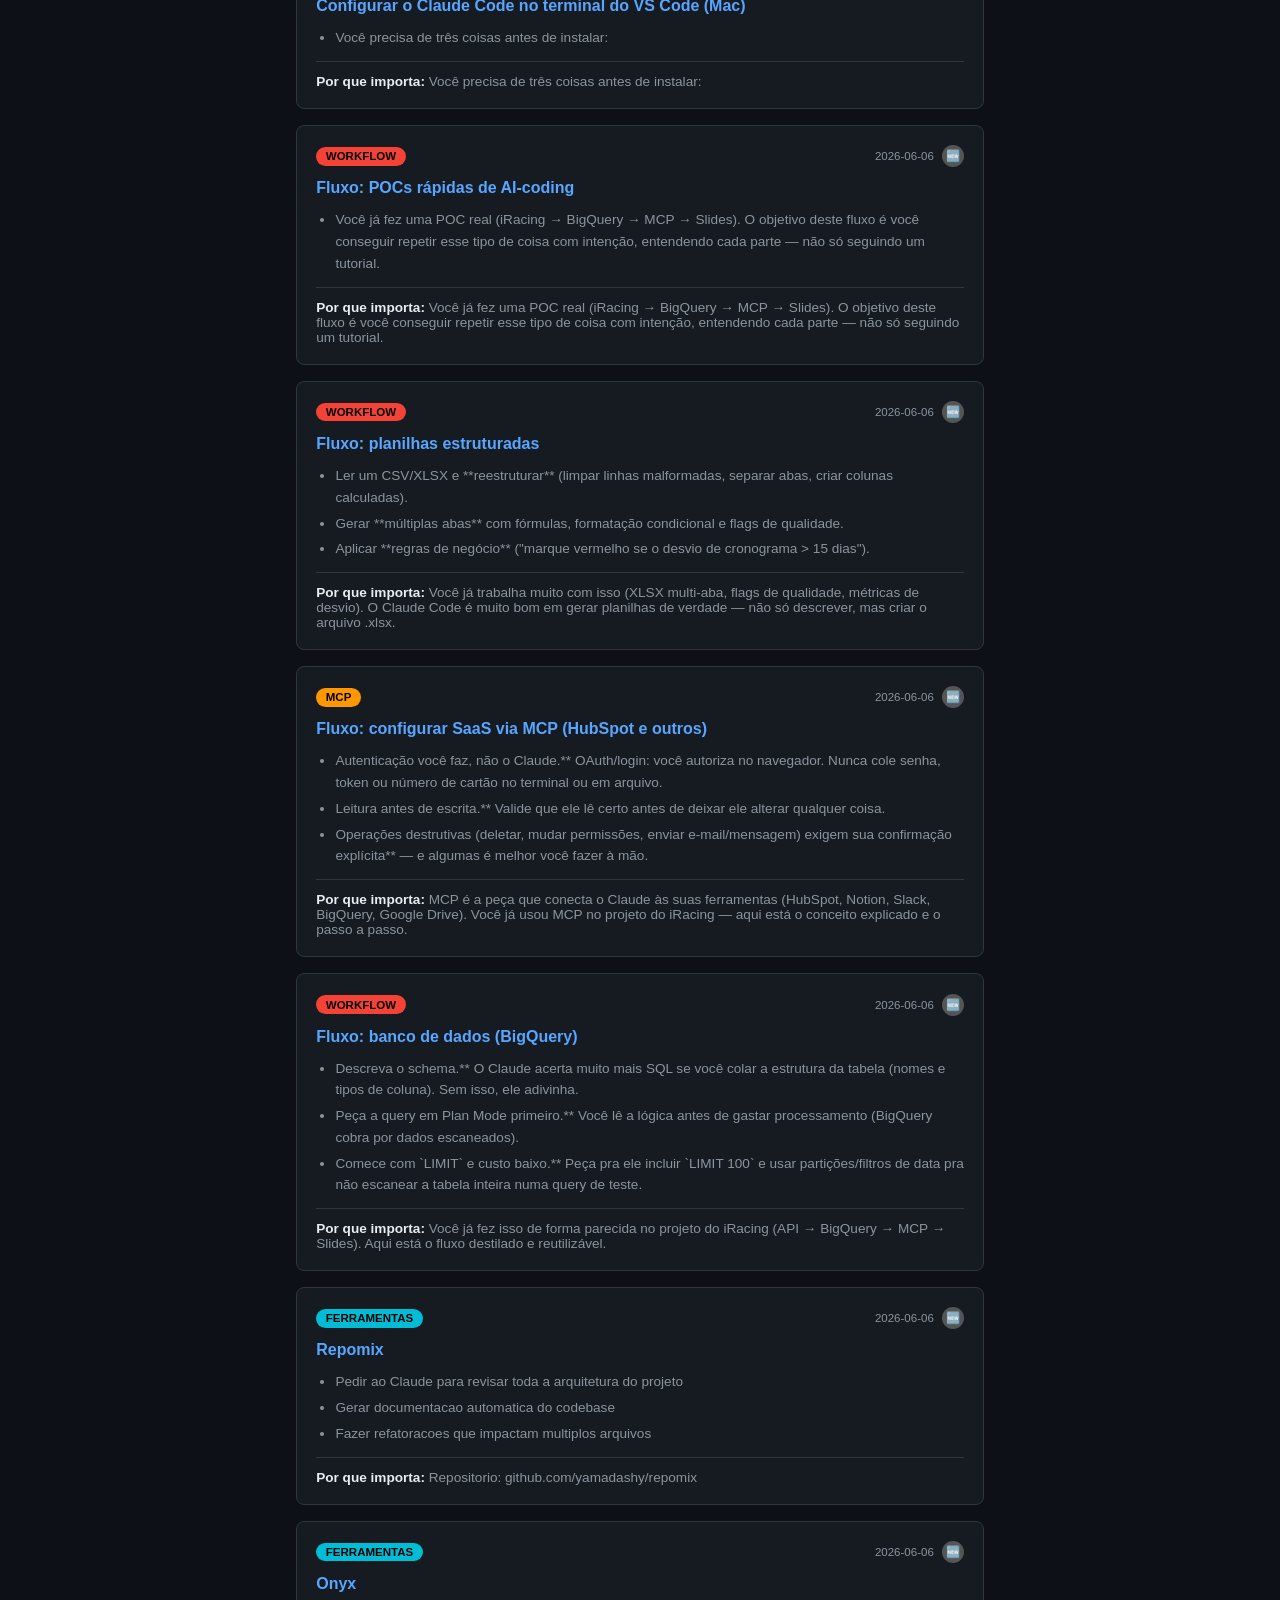
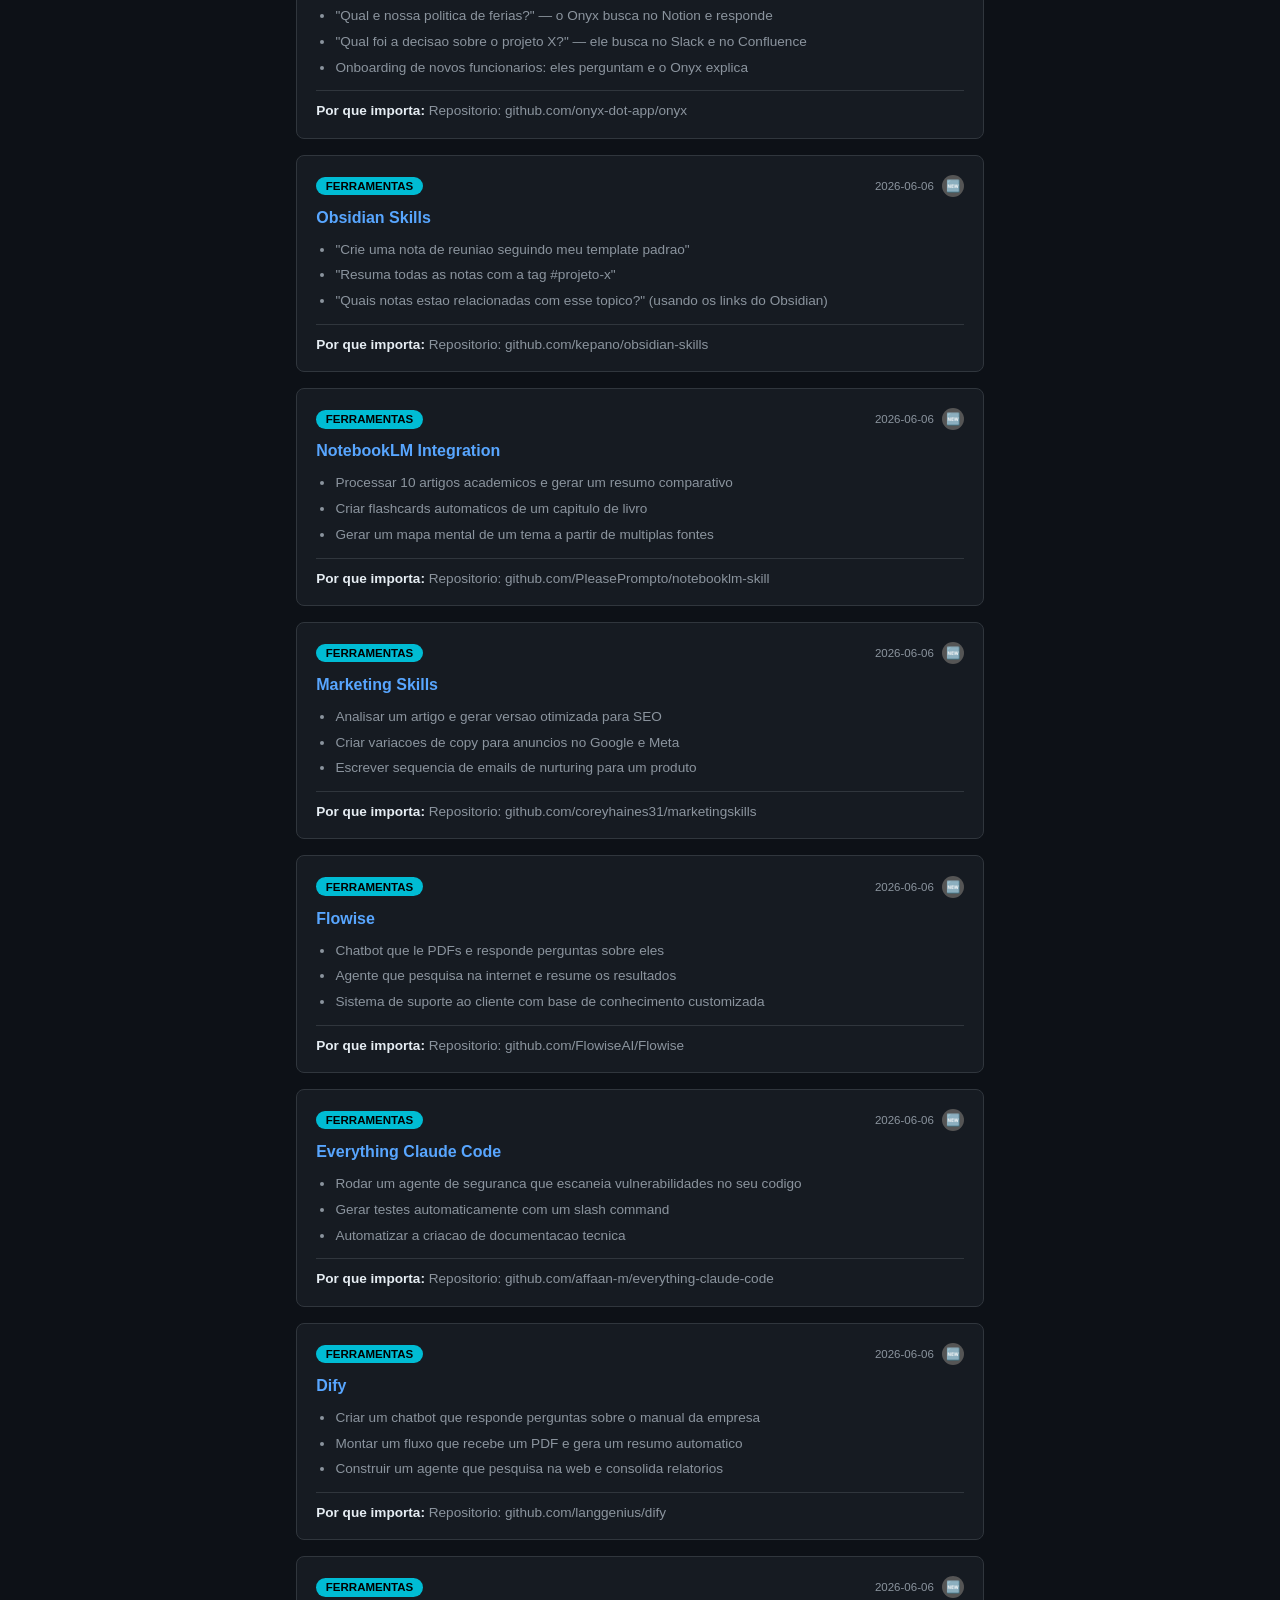
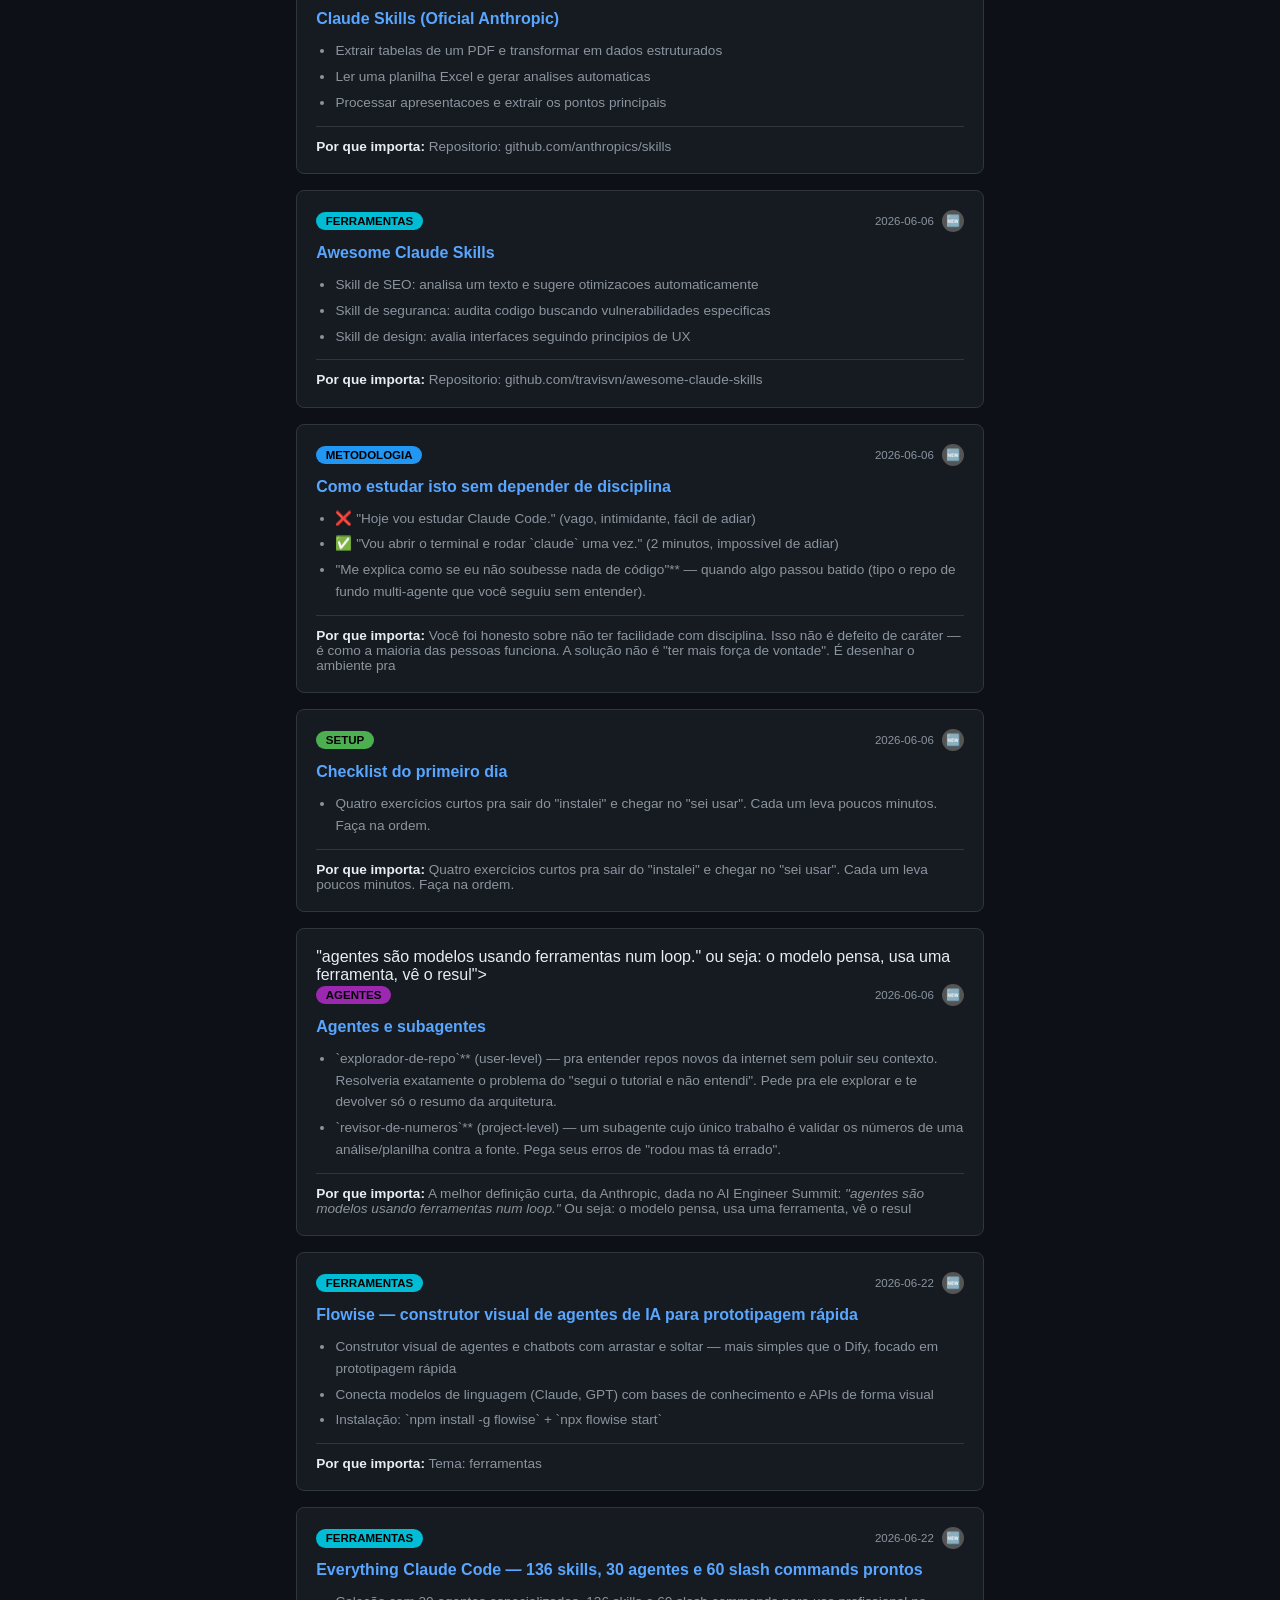
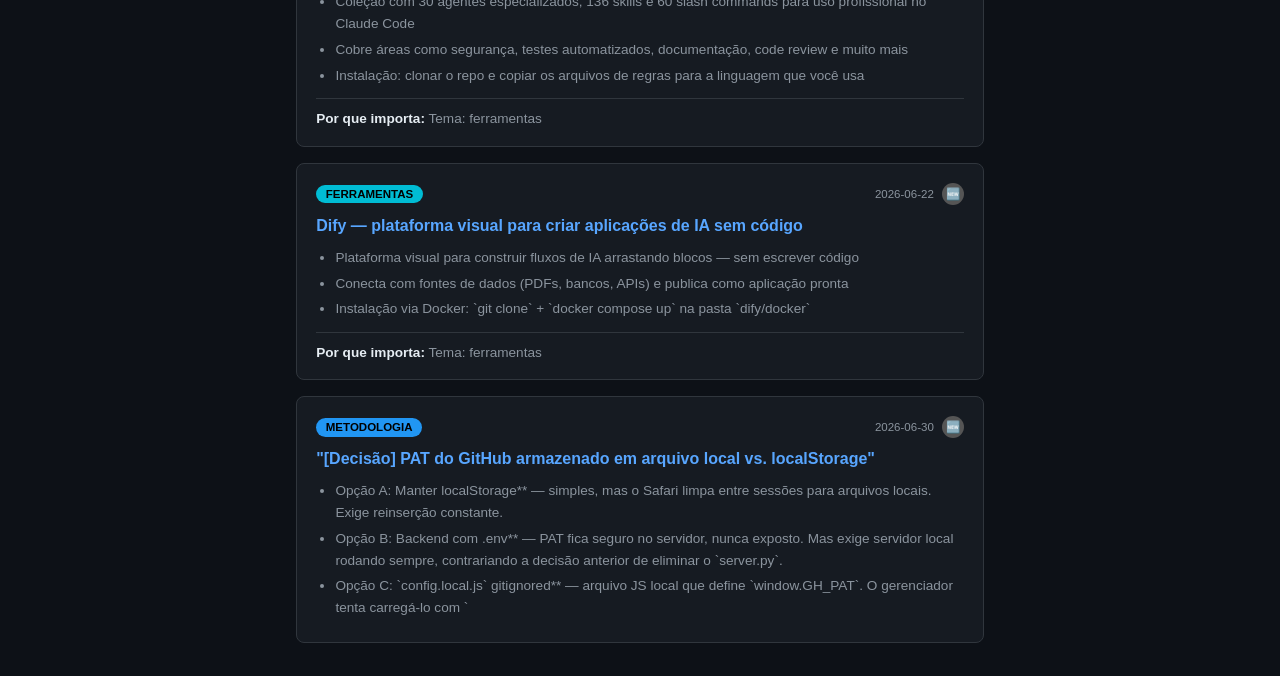
==== commit 223753dc: "chore: rebuild site [skip ci]" ====
--- a/docs/index.html
+++ b/docs/index.html
@@ -12,7 +12,7 @@
     <h1>Claude Code Growth</h1>
     <a href="gerenciador.html" class="header-nav-link">⚙ Gerenciador</a>
   </div>
-  <p class="subtitle">138 conteúdos indexados · Atualizado em 26/10/2026</p>
+  <p class="subtitle">138 conteúdos indexados · Atualizado em 02/11/2026</p>
 </header>
 
 <section class="proficiency-panel">
@@ -1417,7 +1417,7 @@
 </main>
 
 <footer>
-  <p>Alimentado por <a href="https://github.com/victorauad/co-coach">co-coach</a> · Rebuild: 26/10/2026 · 138 cards</p>
+  <p>Alimentado por <a href="https://github.com/victorauad/co-coach">co-coach</a> · Rebuild: 02/11/2026 · 138 cards</p>
   <p class="footer-temas"><span style="color:#00BCD4">ferramentas 55</span> · <span style="color:#9C27B0">agentes 18</span> · <span style="color:#2196F3">metodologia 16</span> · <span style="color:#757575">skills 11</span> · <span style="color:#4CAF50">setup 10</span> · <span style="color:#FF9800">mcp 9</span> · <span style="color:#F44336">workflow 7</span> · <span style="color:#FFEB3B">prompts 7</span> · <span style="color:#757575">service-as-software 2</span> · <span style="color:#757575">outros 2</span> · <span style="color:#757575">agentes-ia 1</span></p>
   <p style="margin-top:0.5rem"><a href="aprenda.html">📖 Como funciona</a> · <a href="gerenciador.html">⚙️ Gerenciador</a></p>
 </footer>
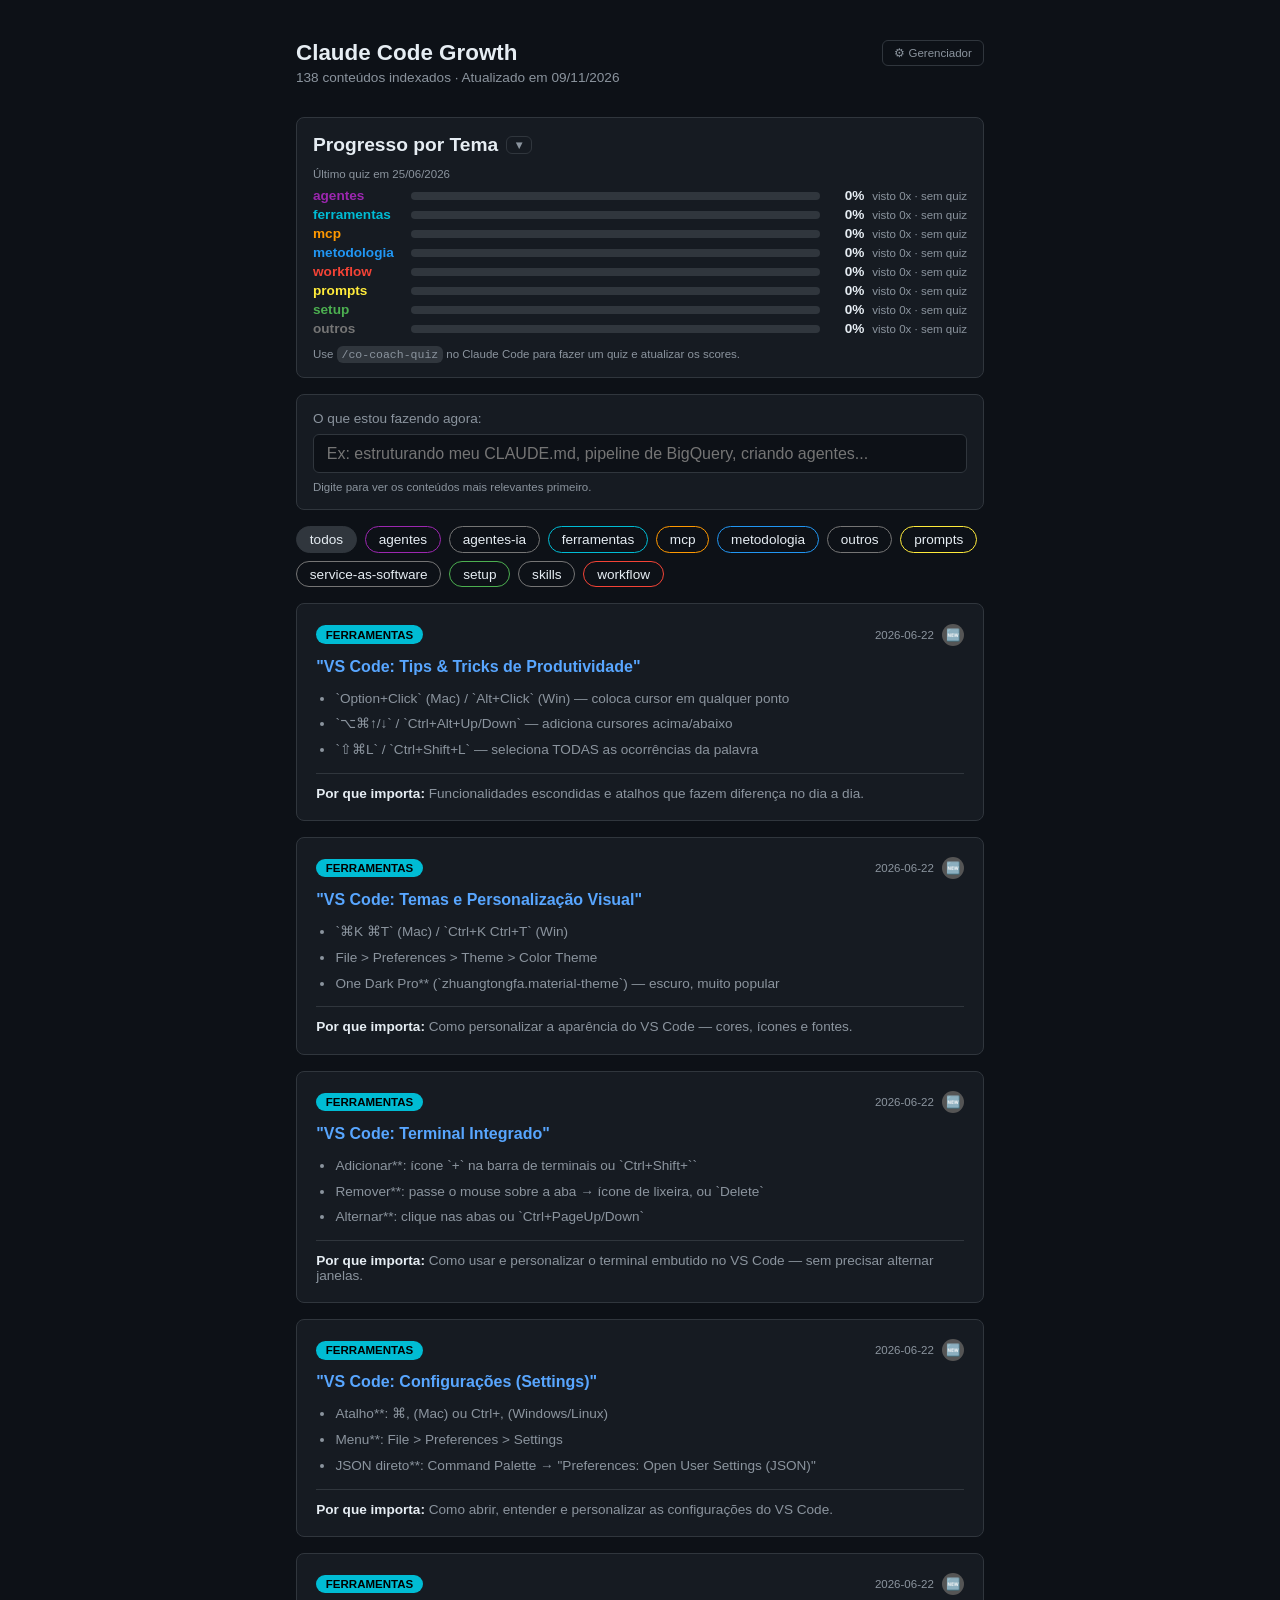
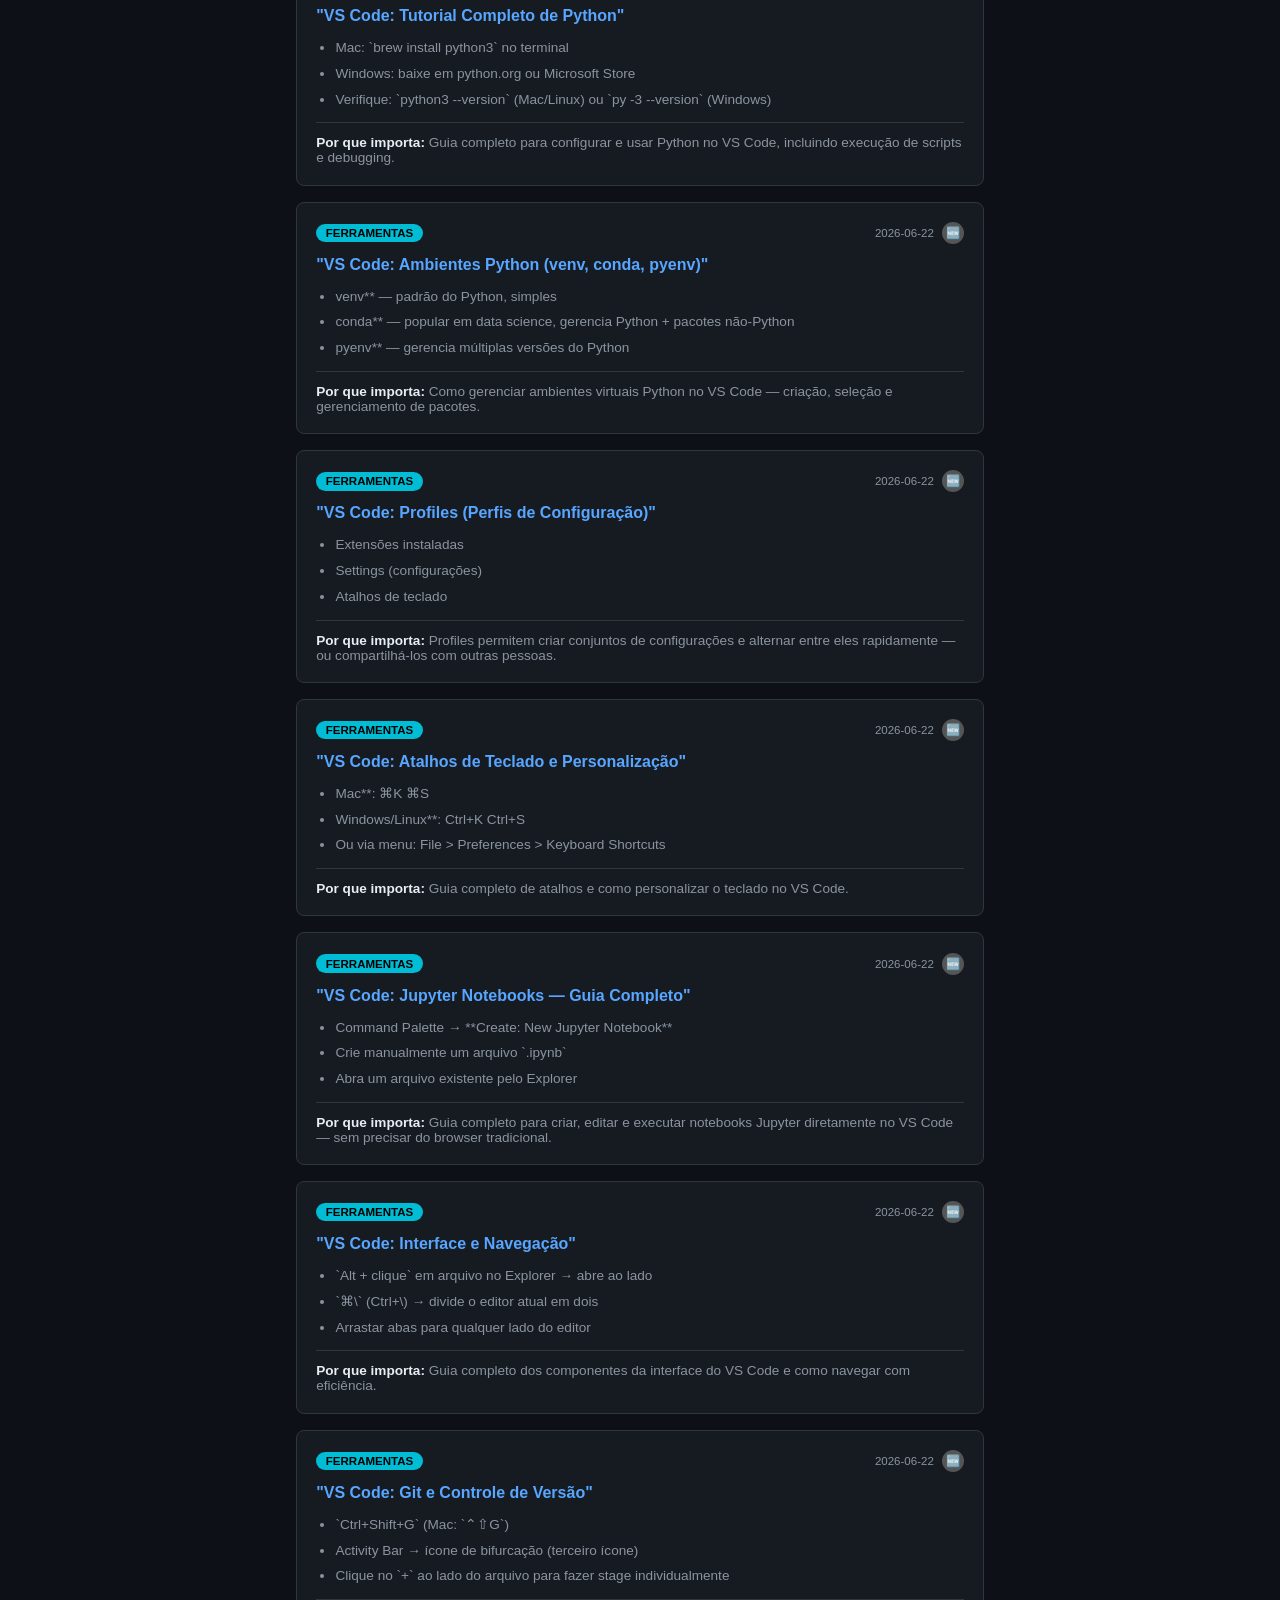
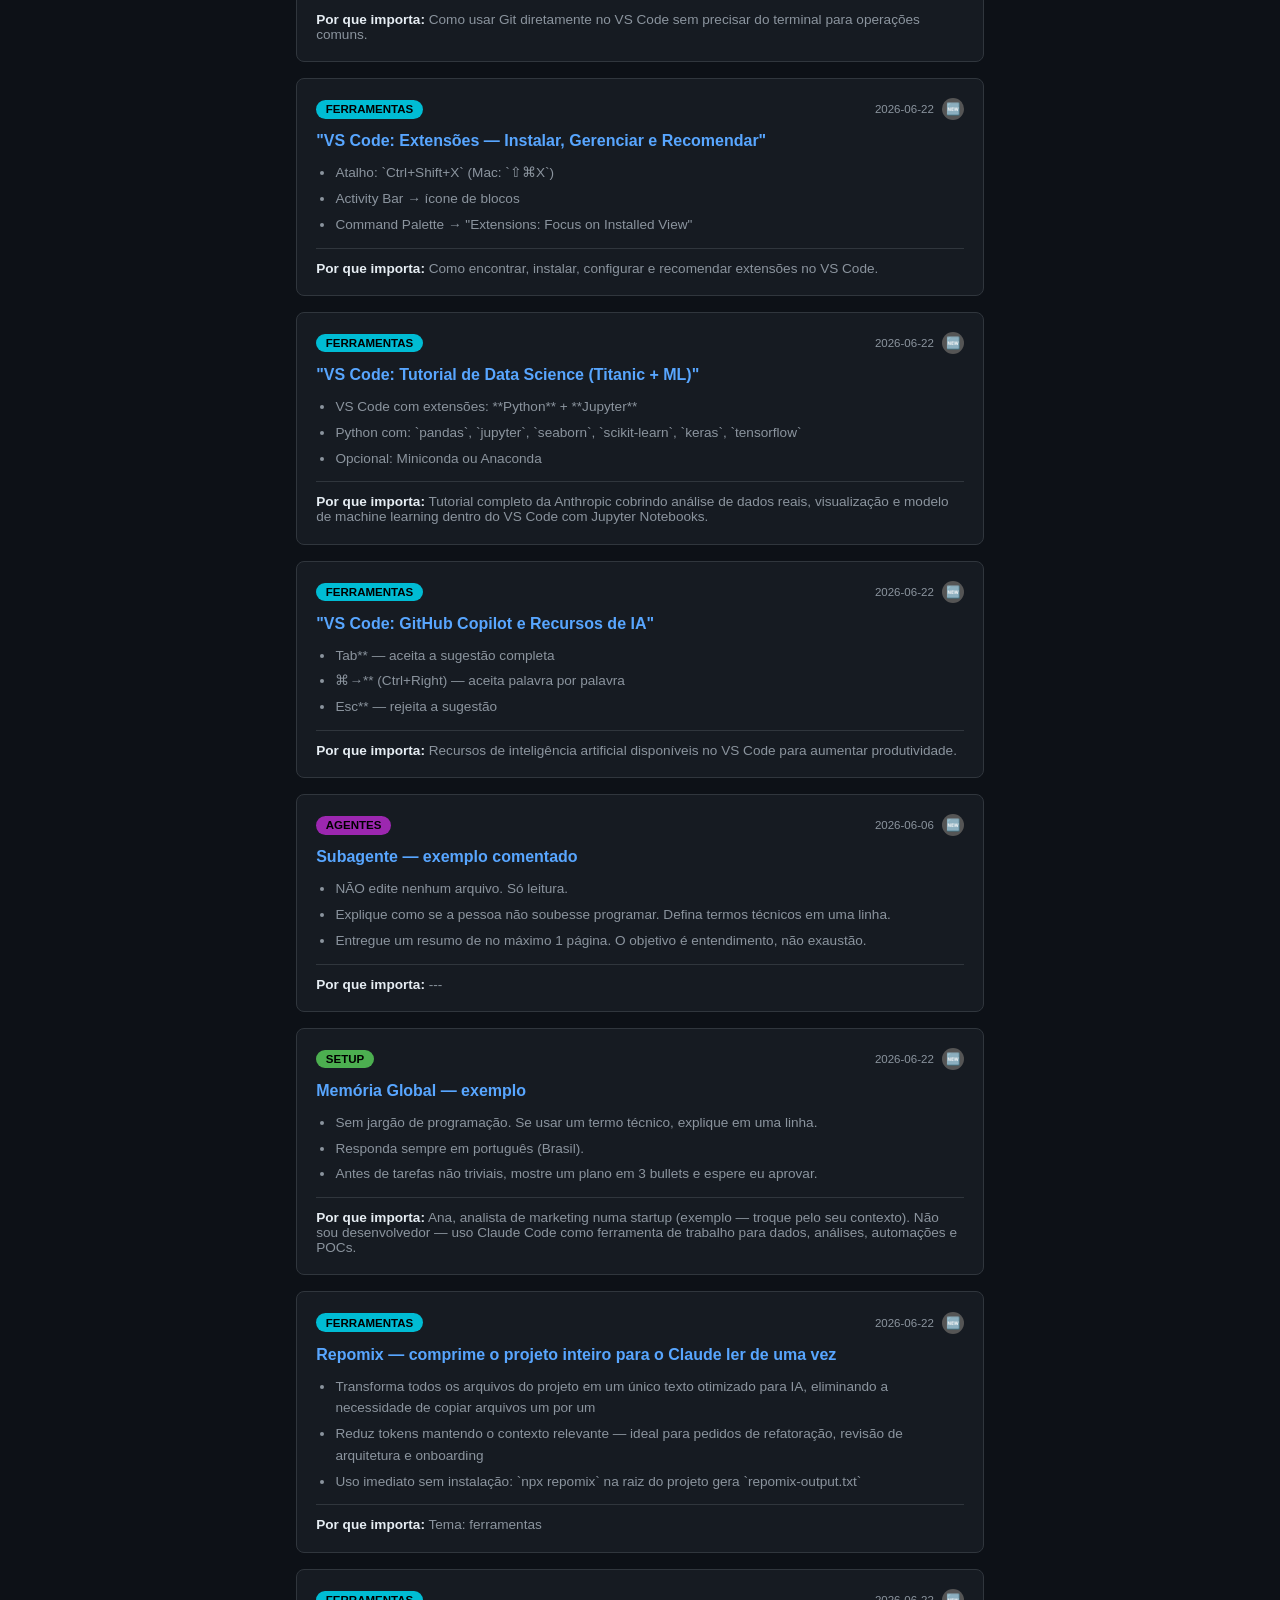
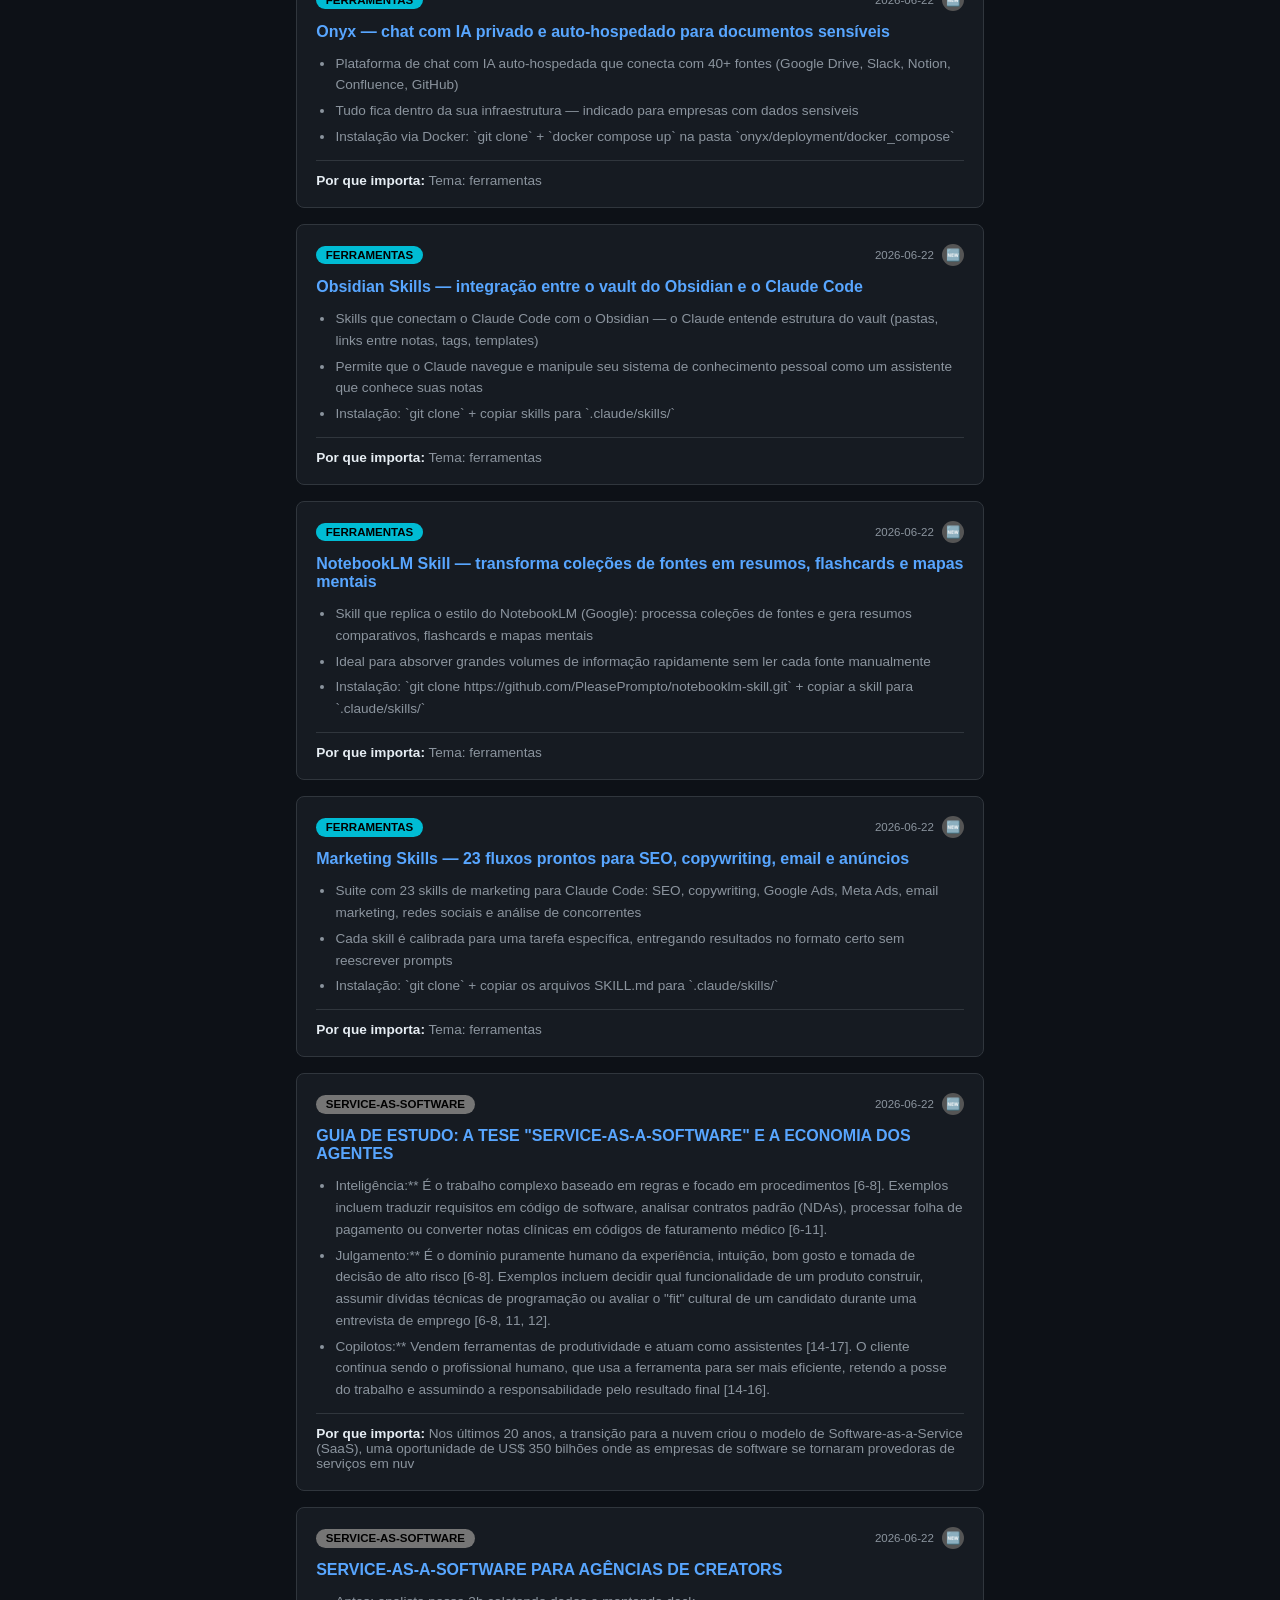
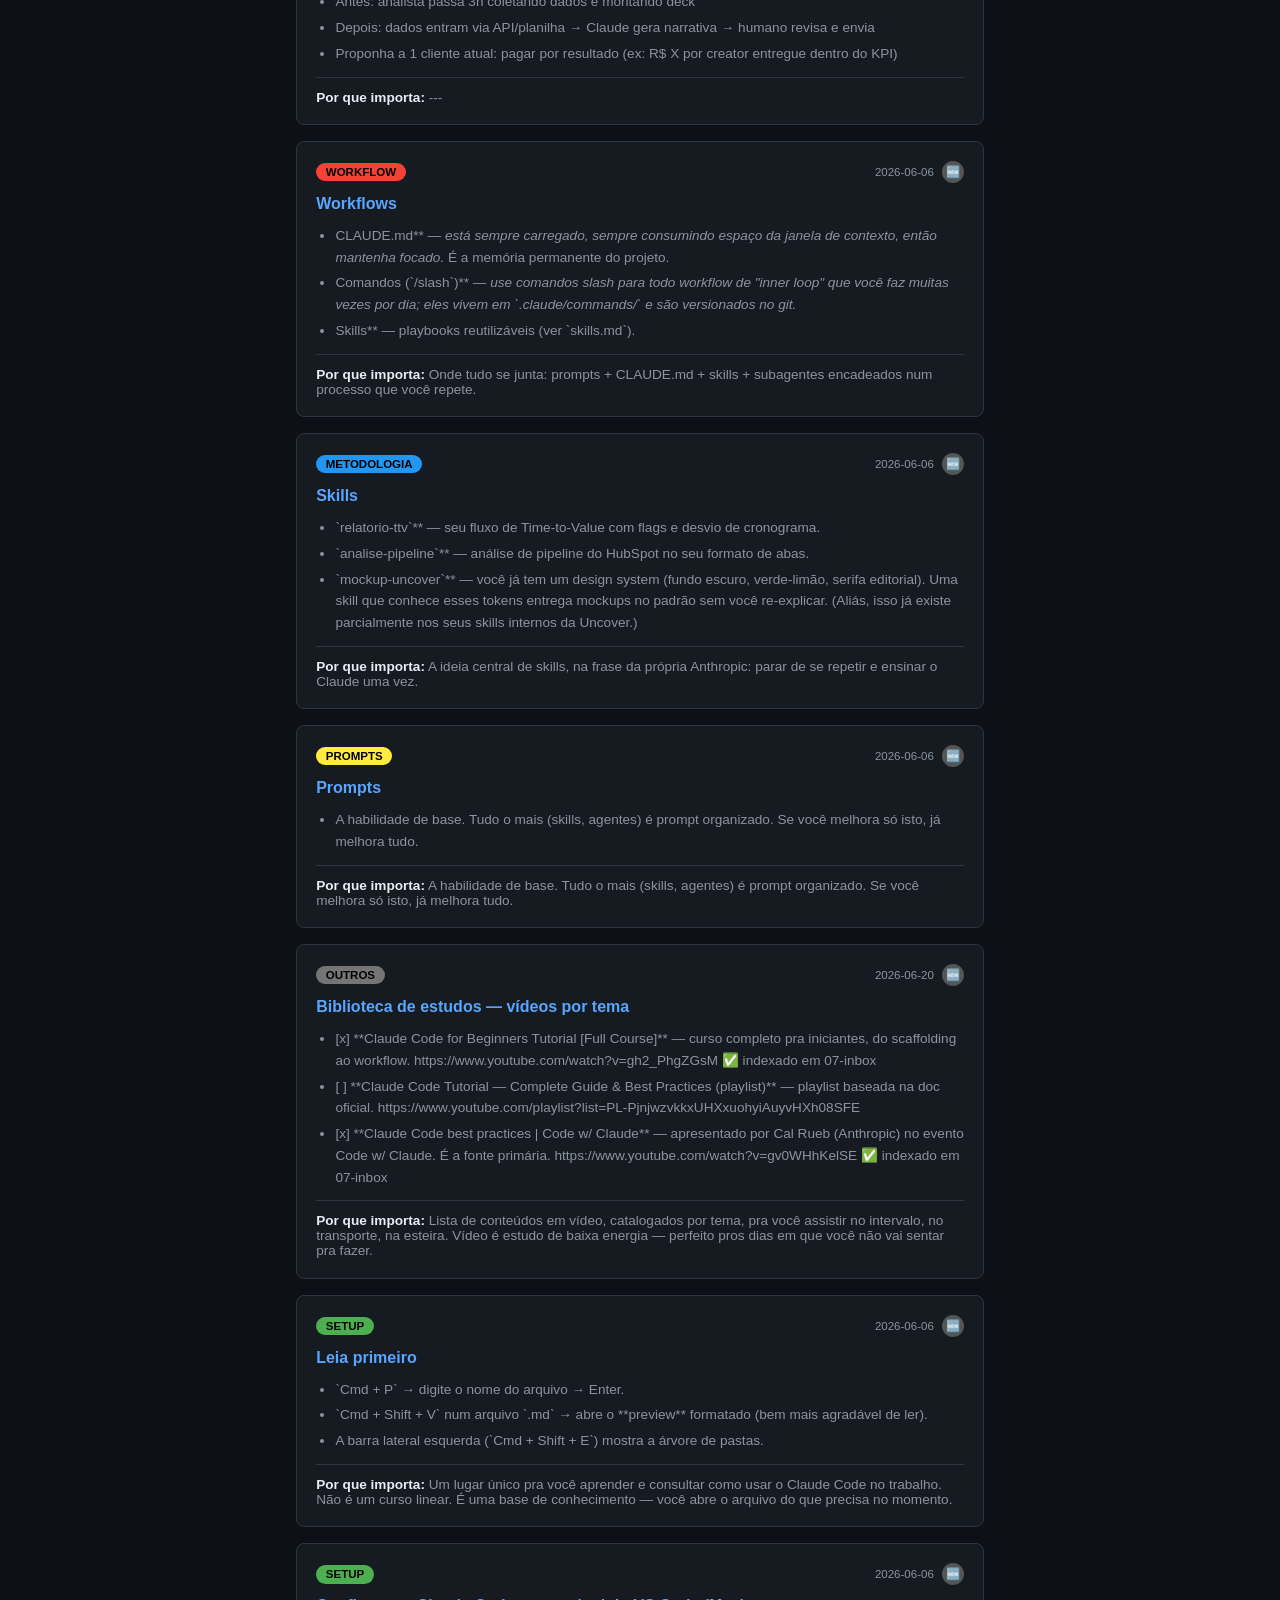
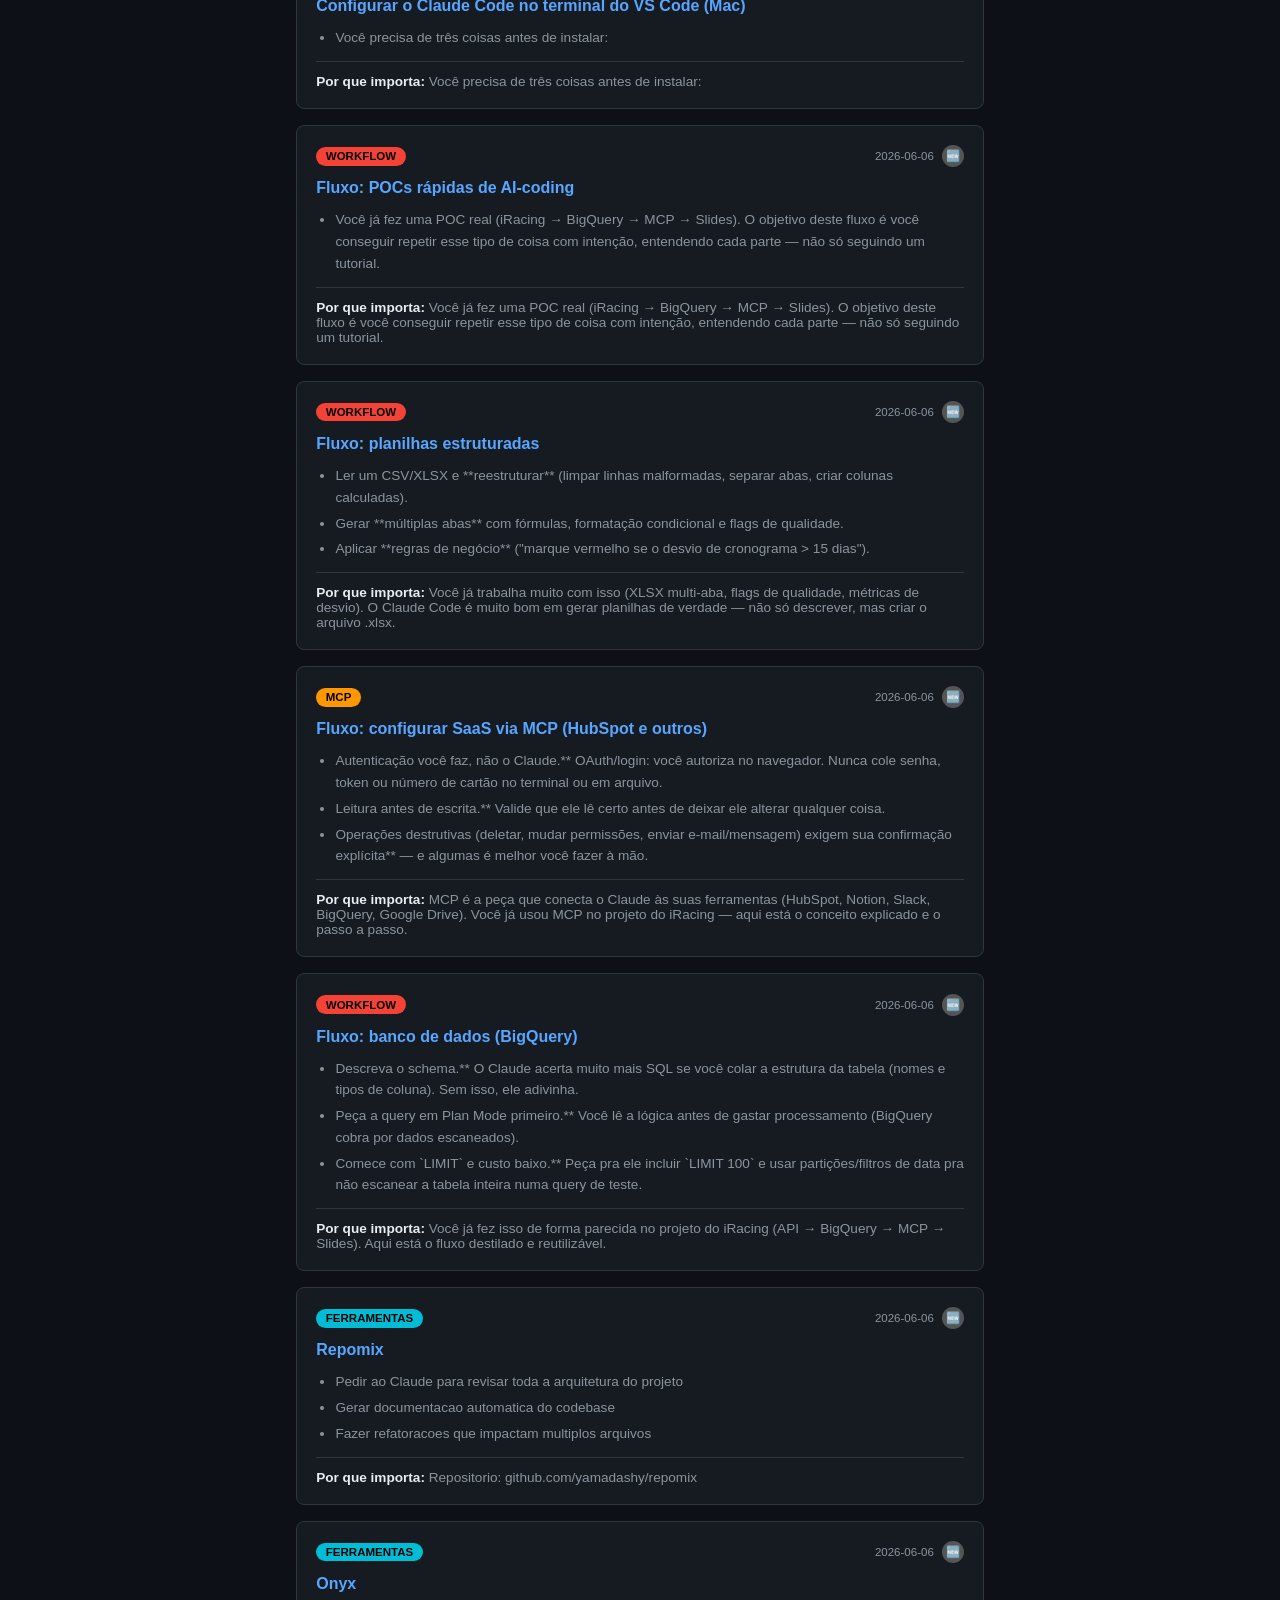
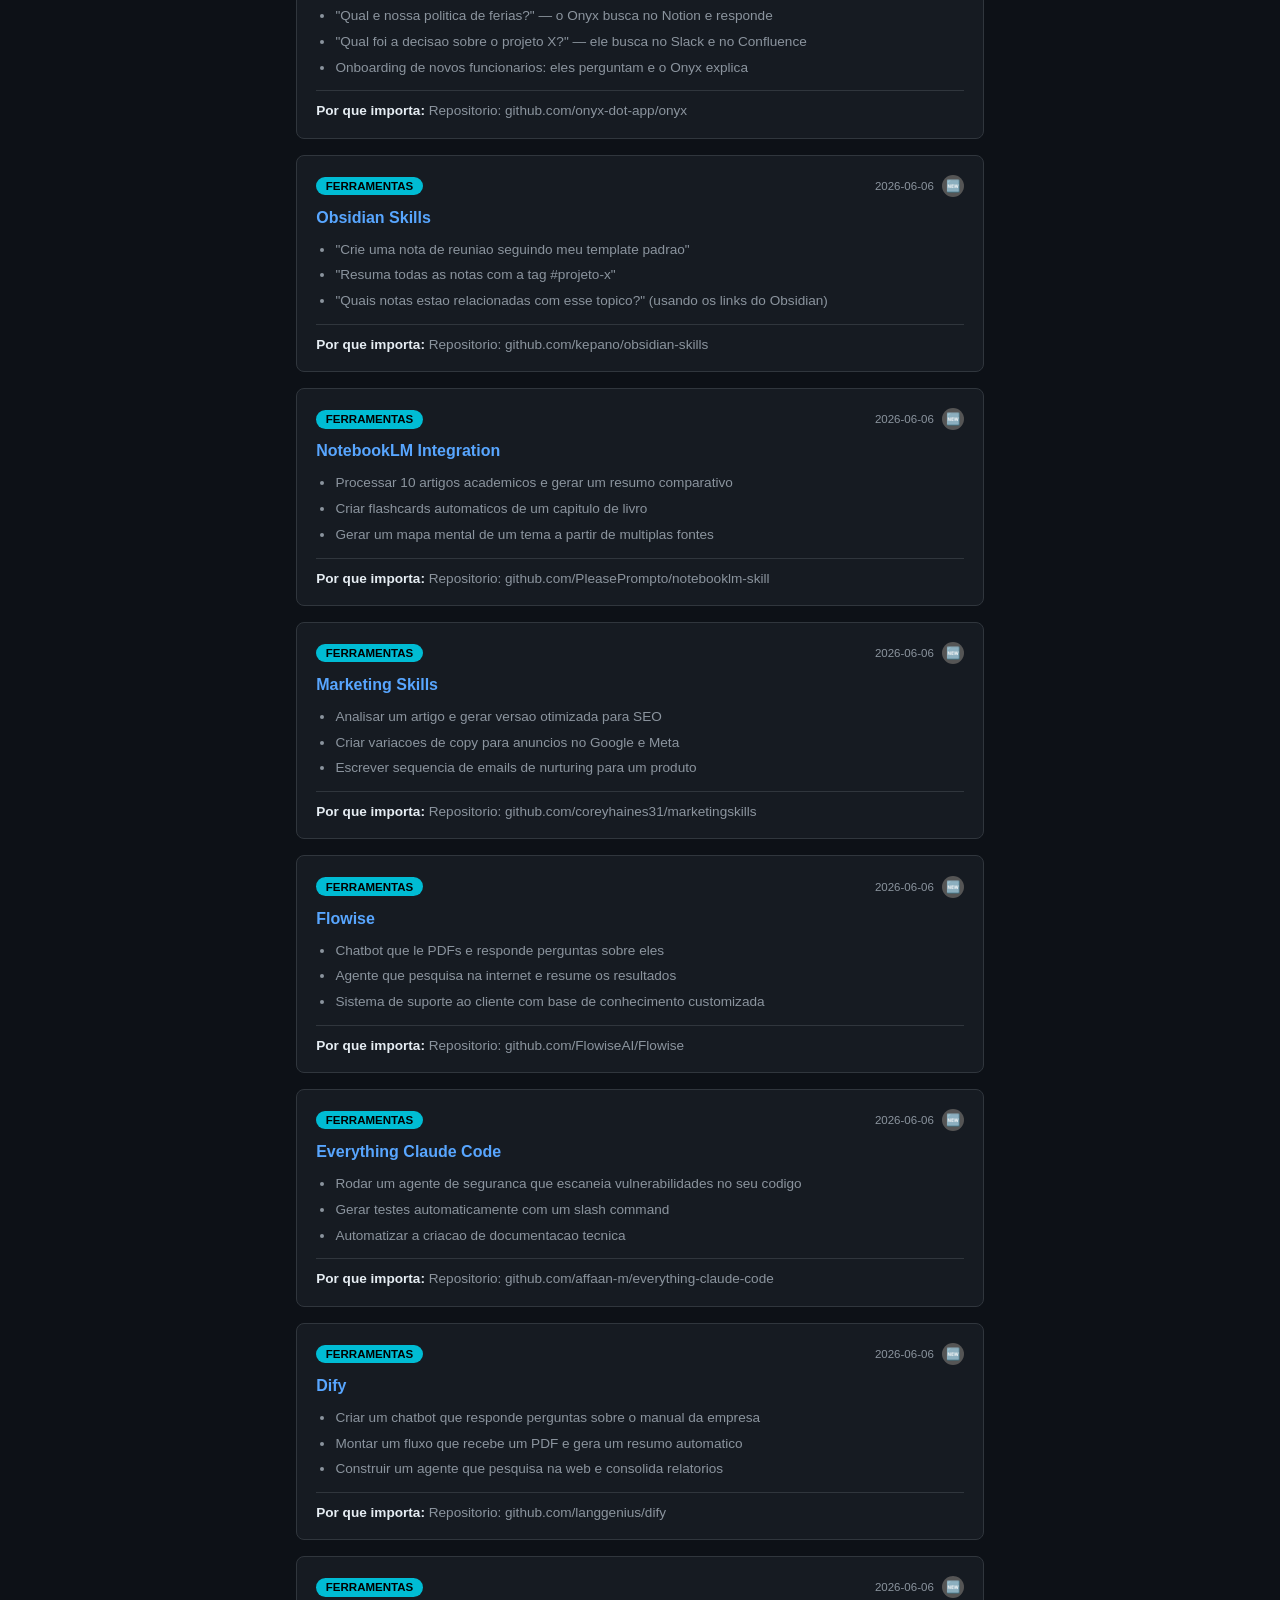
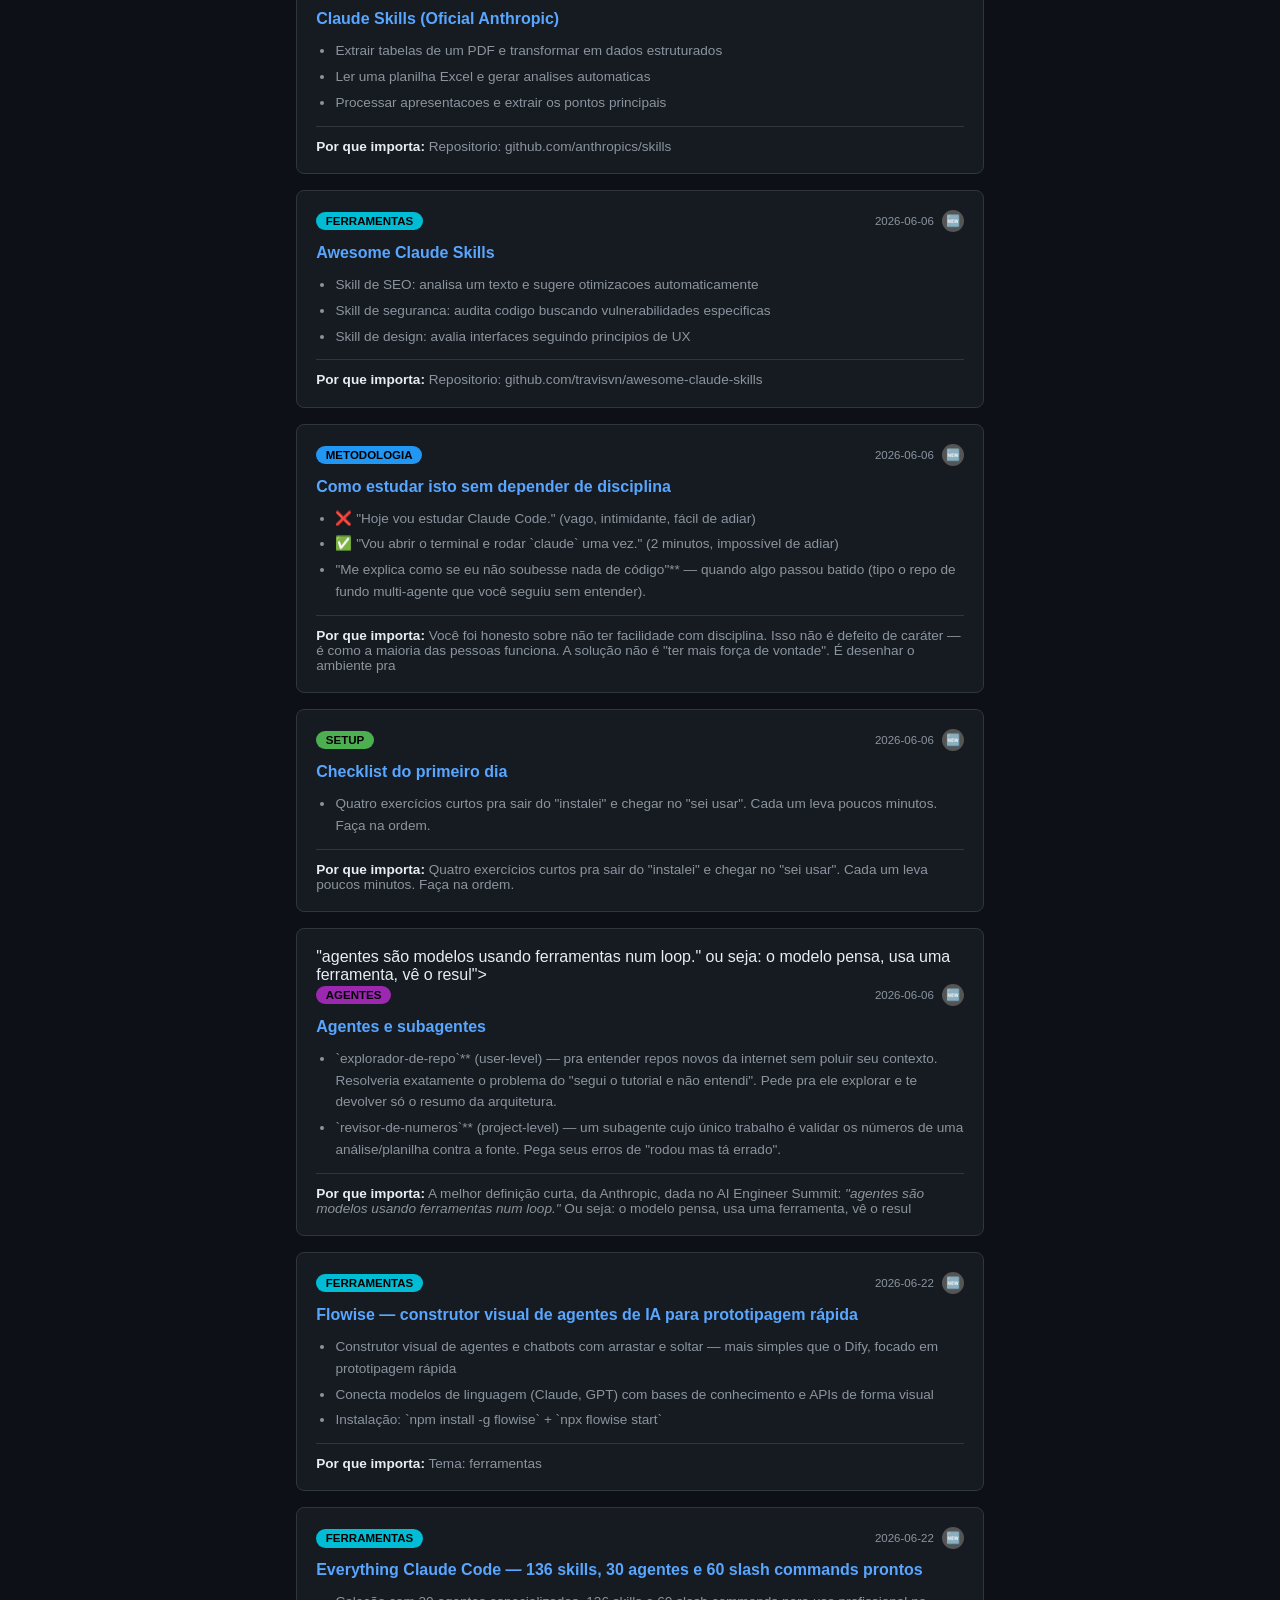
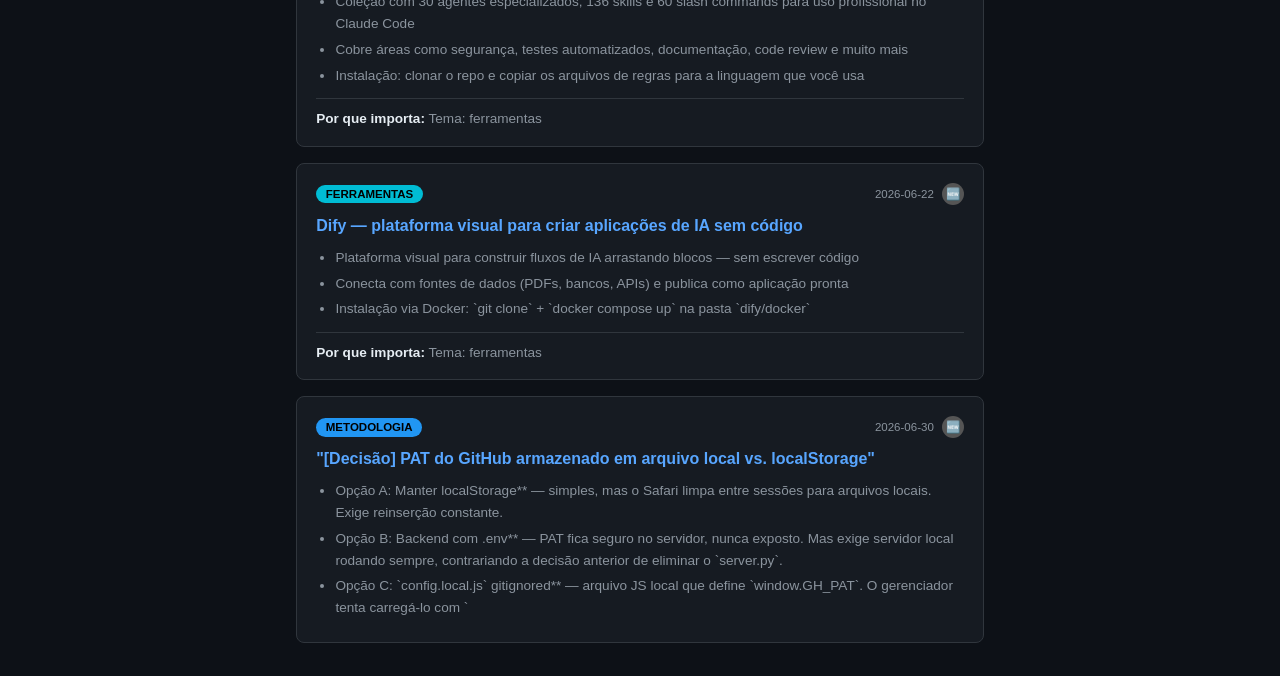
==== commit 02744540: "chore: rebuild site [skip ci]" ====
--- a/docs/index.html
+++ b/docs/index.html
@@ -12,7 +12,7 @@
     <h1>Claude Code Growth</h1>
     <a href="gerenciador.html" class="header-nav-link">⚙ Gerenciador</a>
   </div>
-  <p class="subtitle">138 conteúdos indexados · Atualizado em 02/11/2026</p>
+  <p class="subtitle">138 conteúdos indexados · Atualizado em 09/11/2026</p>
 </header>
 
 <section class="proficiency-panel">
@@ -1417,7 +1417,7 @@
 </main>
 
 <footer>
-  <p>Alimentado por <a href="https://github.com/victorauad/co-coach">co-coach</a> · Rebuild: 02/11/2026 · 138 cards</p>
+  <p>Alimentado por <a href="https://github.com/victorauad/co-coach">co-coach</a> · Rebuild: 09/11/2026 · 138 cards</p>
   <p class="footer-temas"><span style="color:#00BCD4">ferramentas 55</span> · <span style="color:#9C27B0">agentes 18</span> · <span style="color:#2196F3">metodologia 16</span> · <span style="color:#757575">skills 11</span> · <span style="color:#4CAF50">setup 10</span> · <span style="color:#FF9800">mcp 9</span> · <span style="color:#F44336">workflow 7</span> · <span style="color:#FFEB3B">prompts 7</span> · <span style="color:#757575">service-as-software 2</span> · <span style="color:#757575">outros 2</span> · <span style="color:#757575">agentes-ia 1</span></p>
   <p style="margin-top:0.5rem"><a href="aprenda.html">📖 Como funciona</a> · <a href="gerenciador.html">⚙️ Gerenciador</a></p>
 </footer>
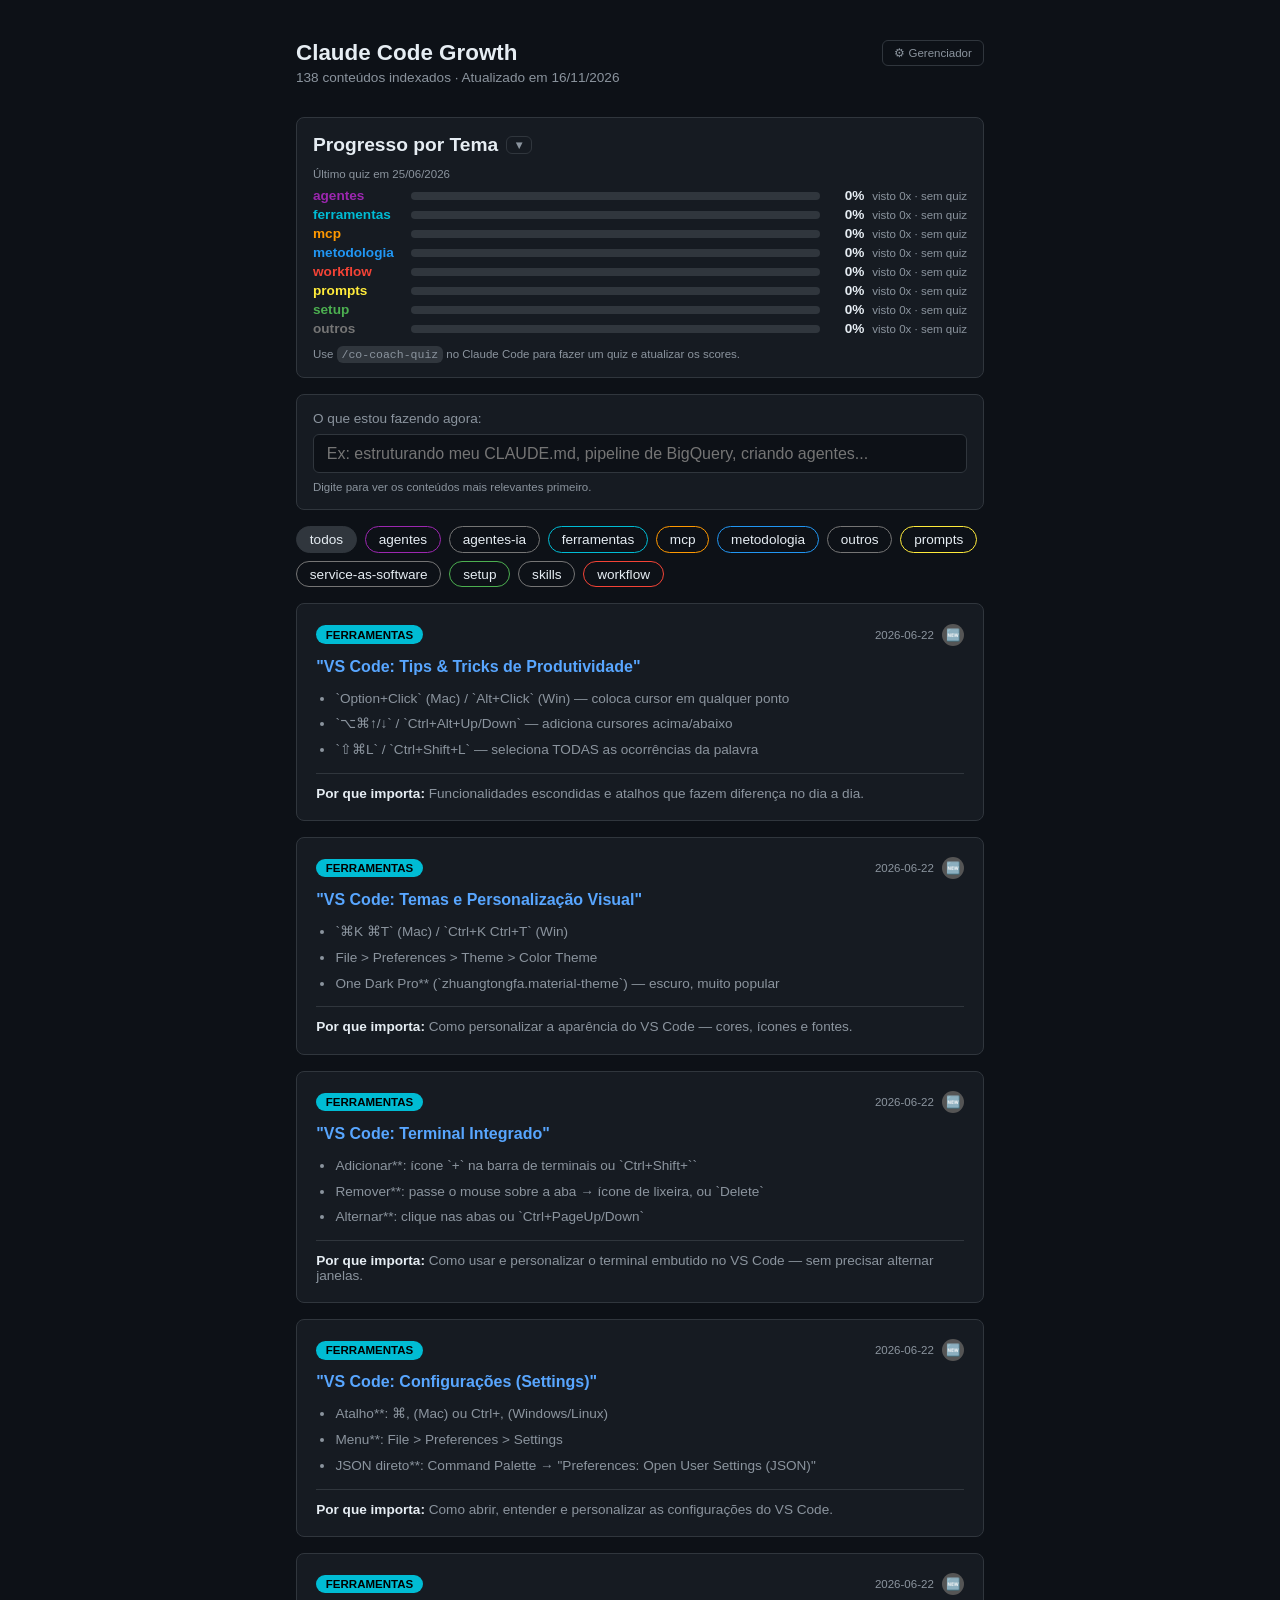
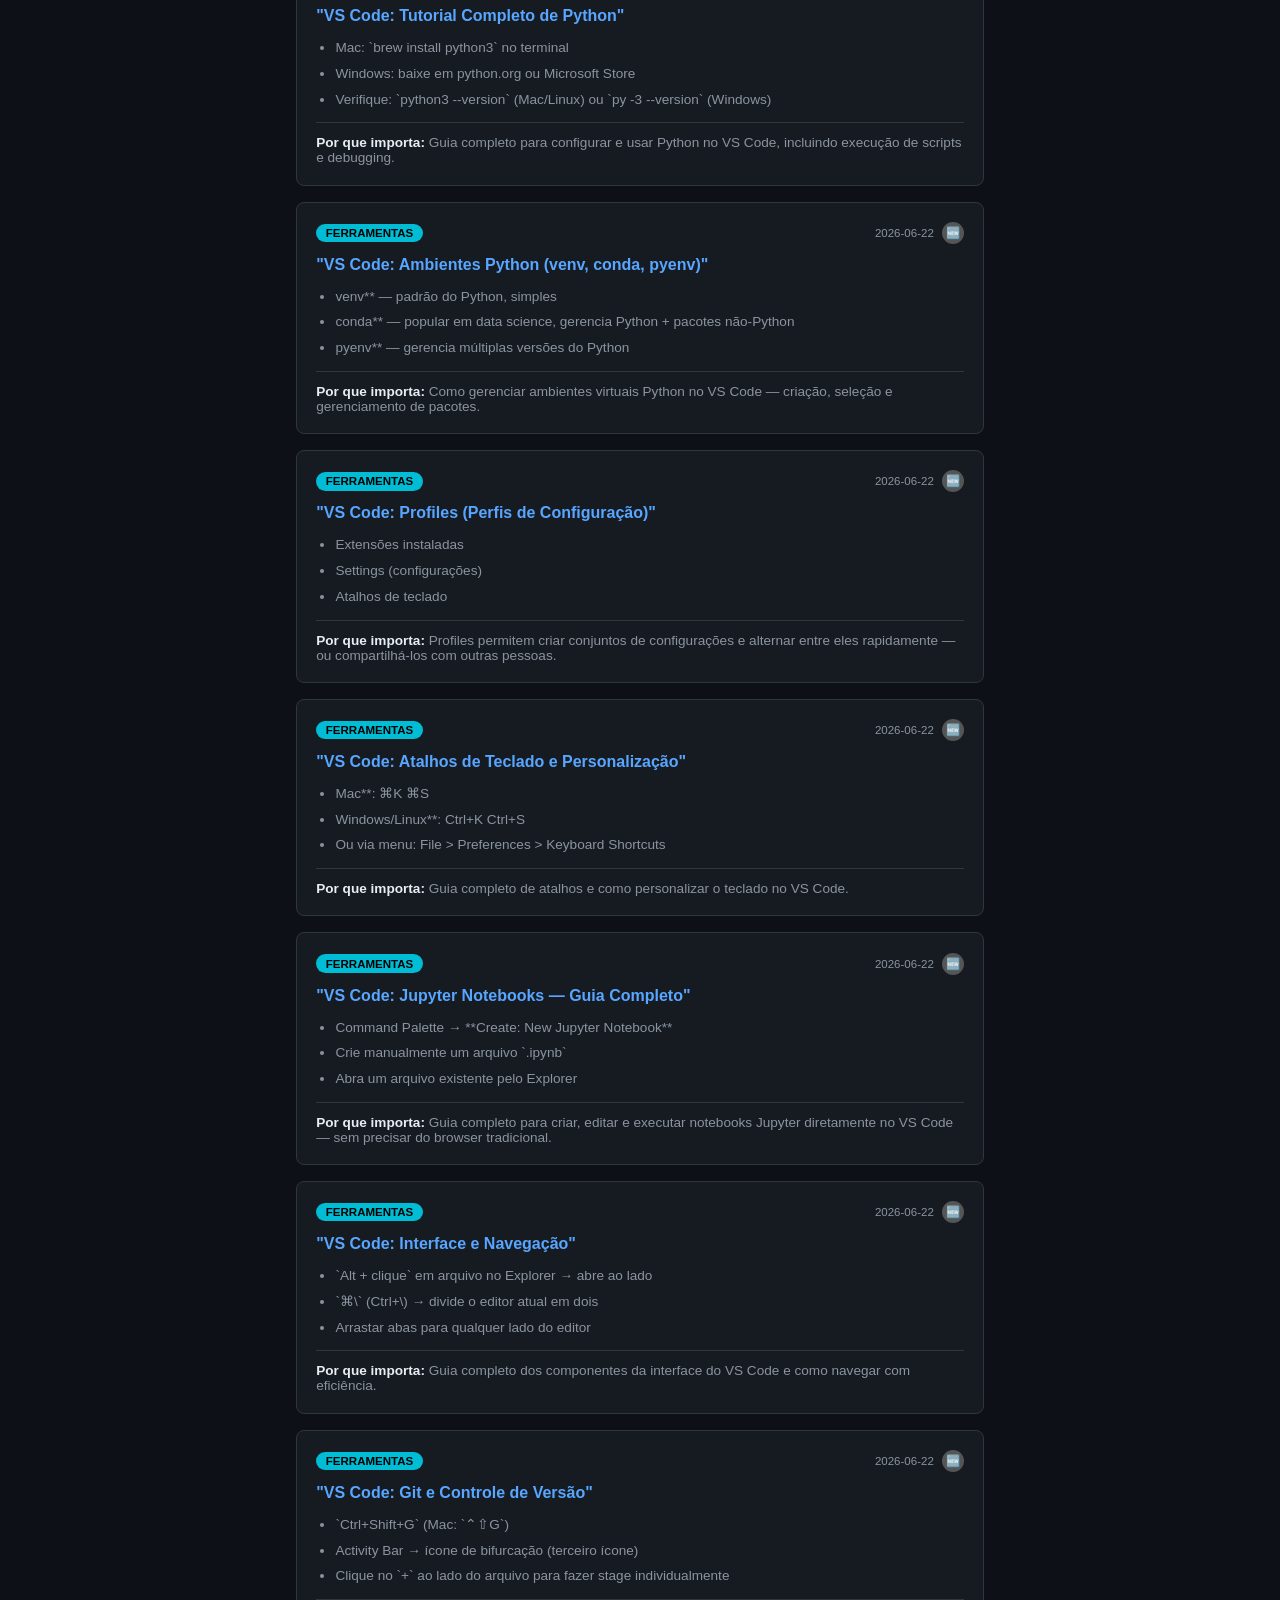
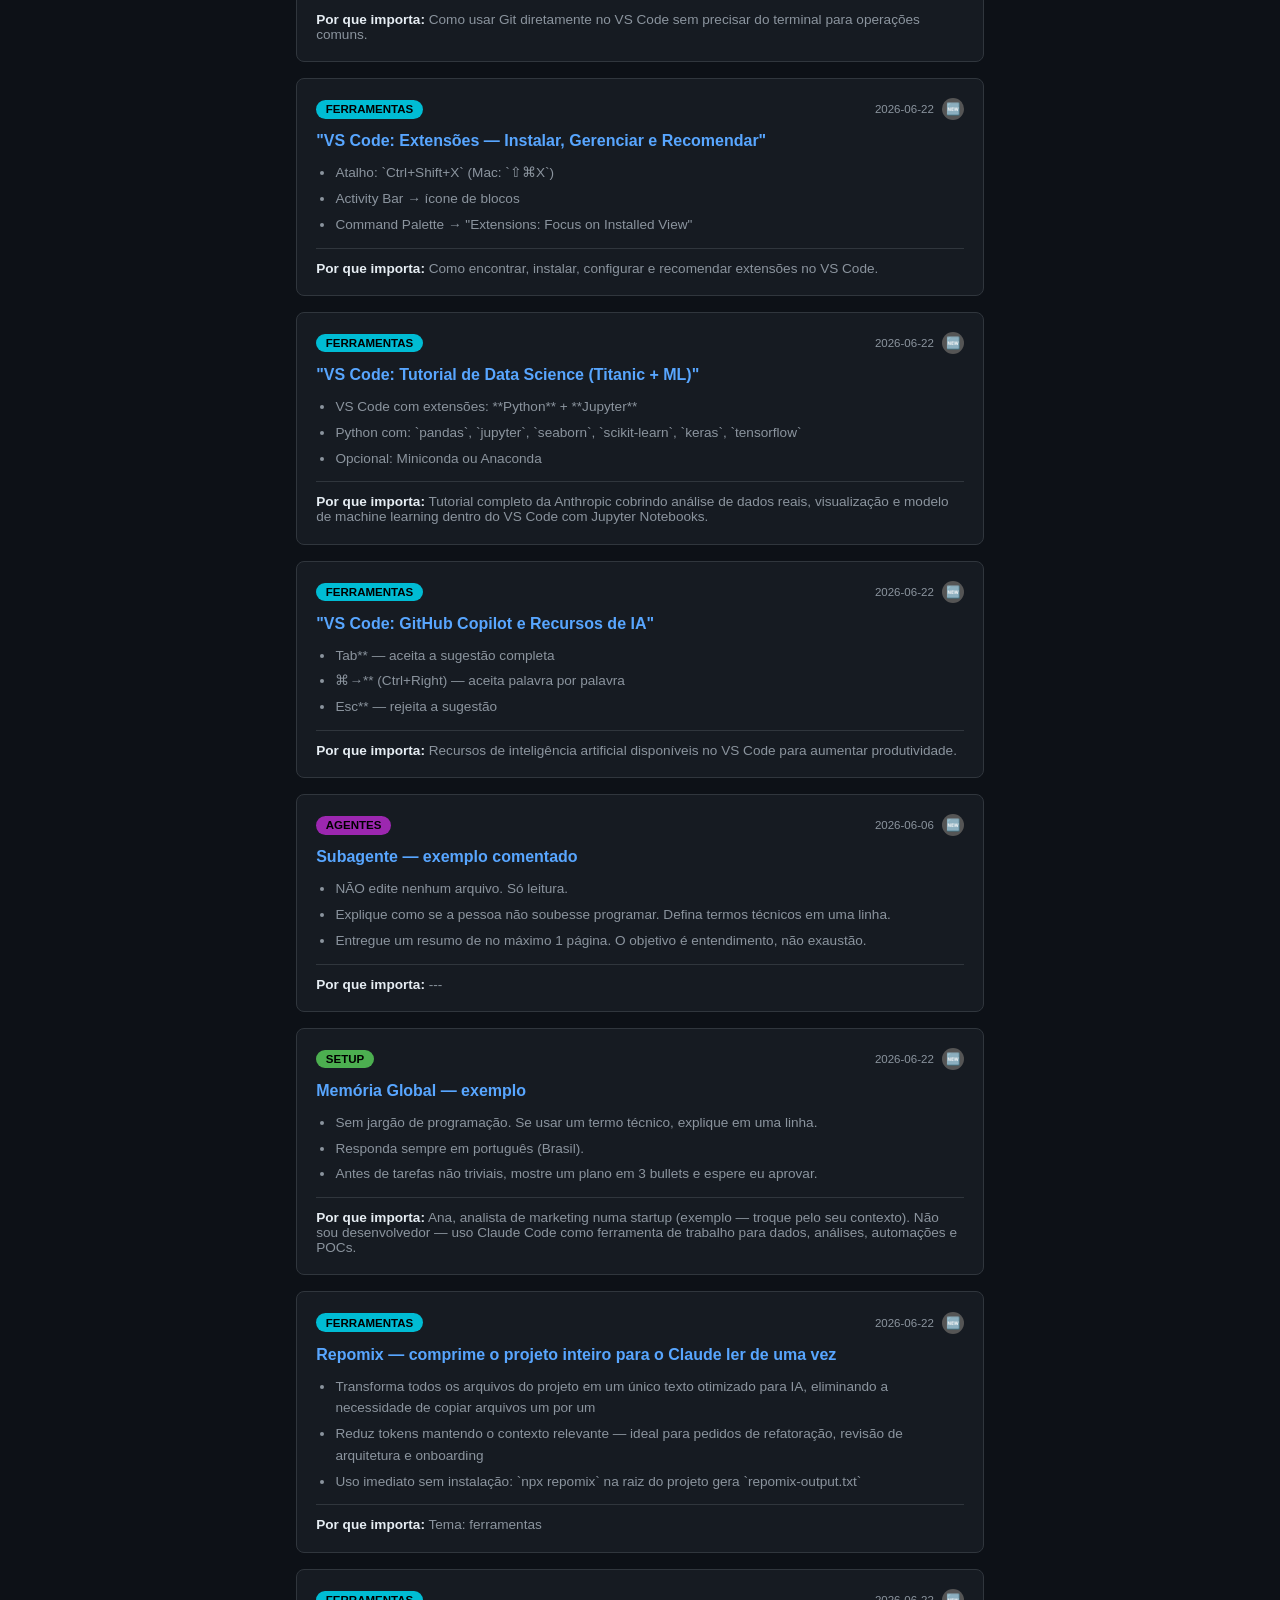
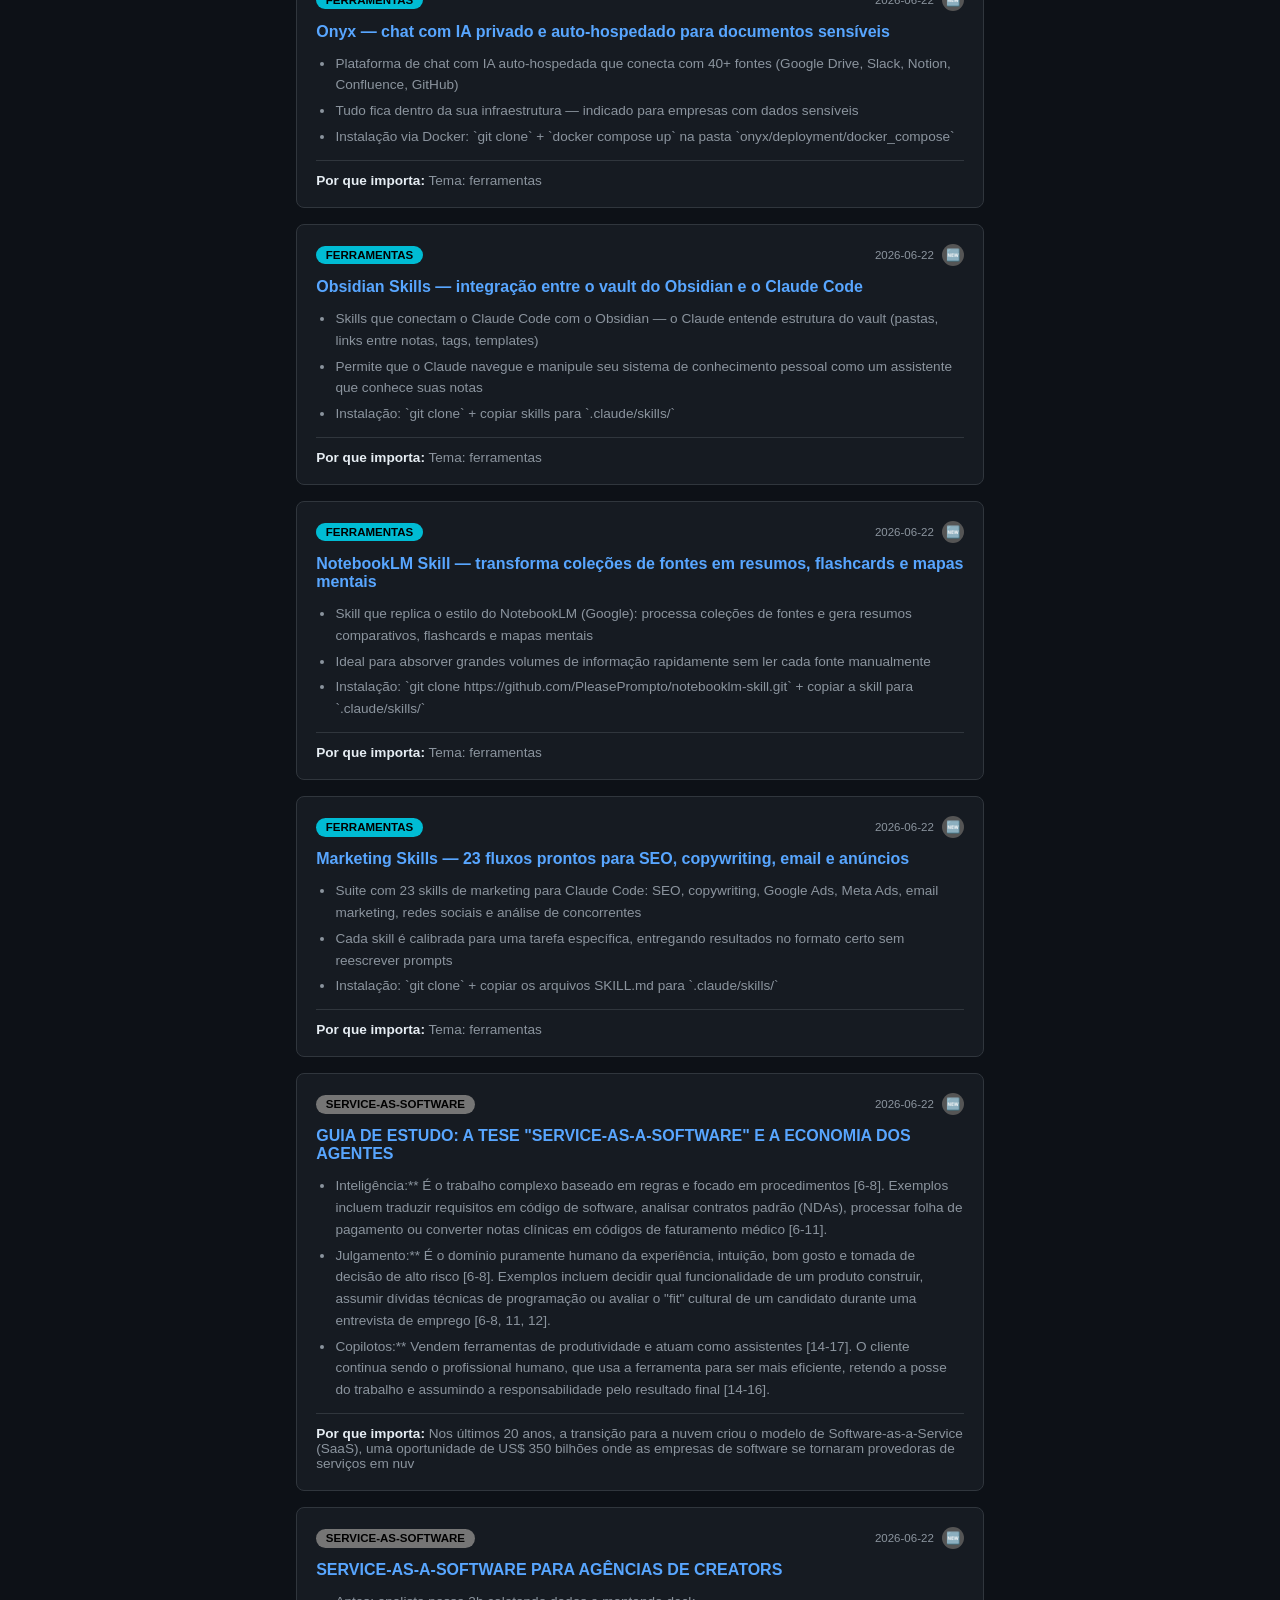
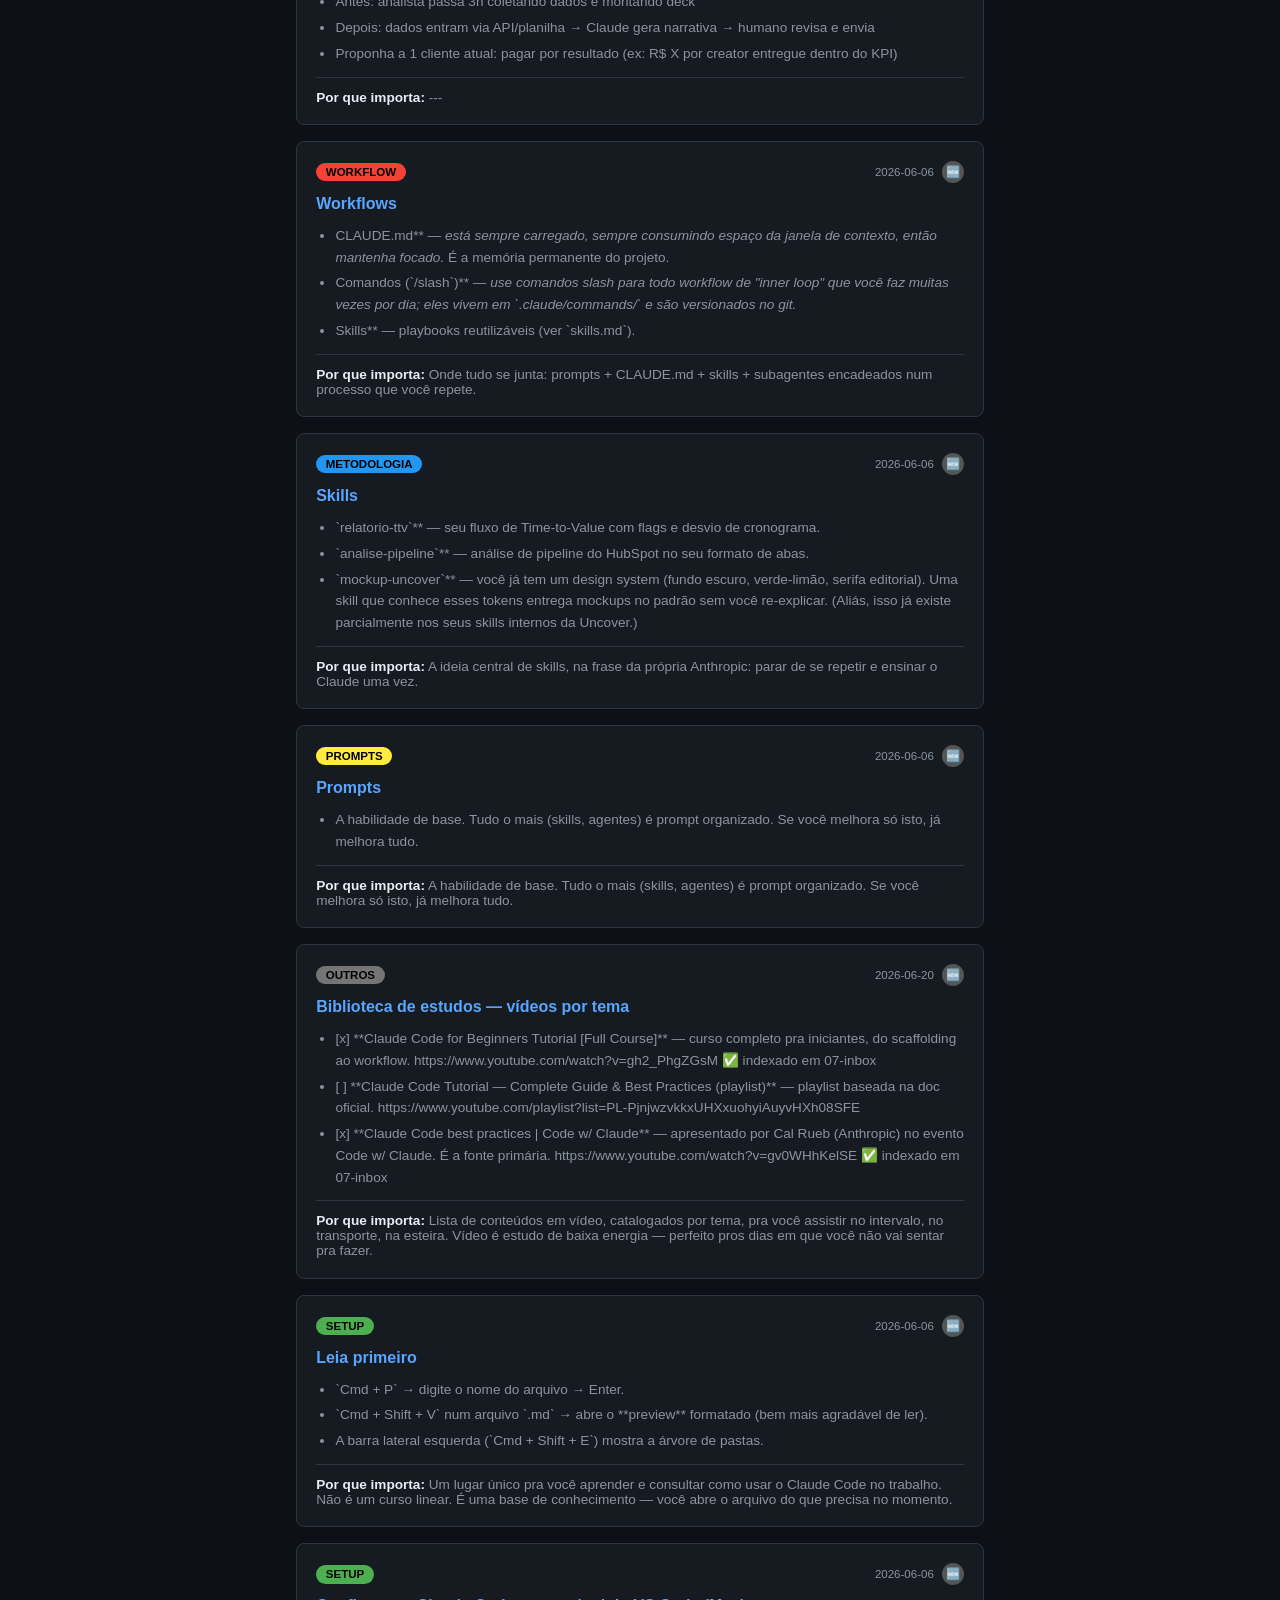
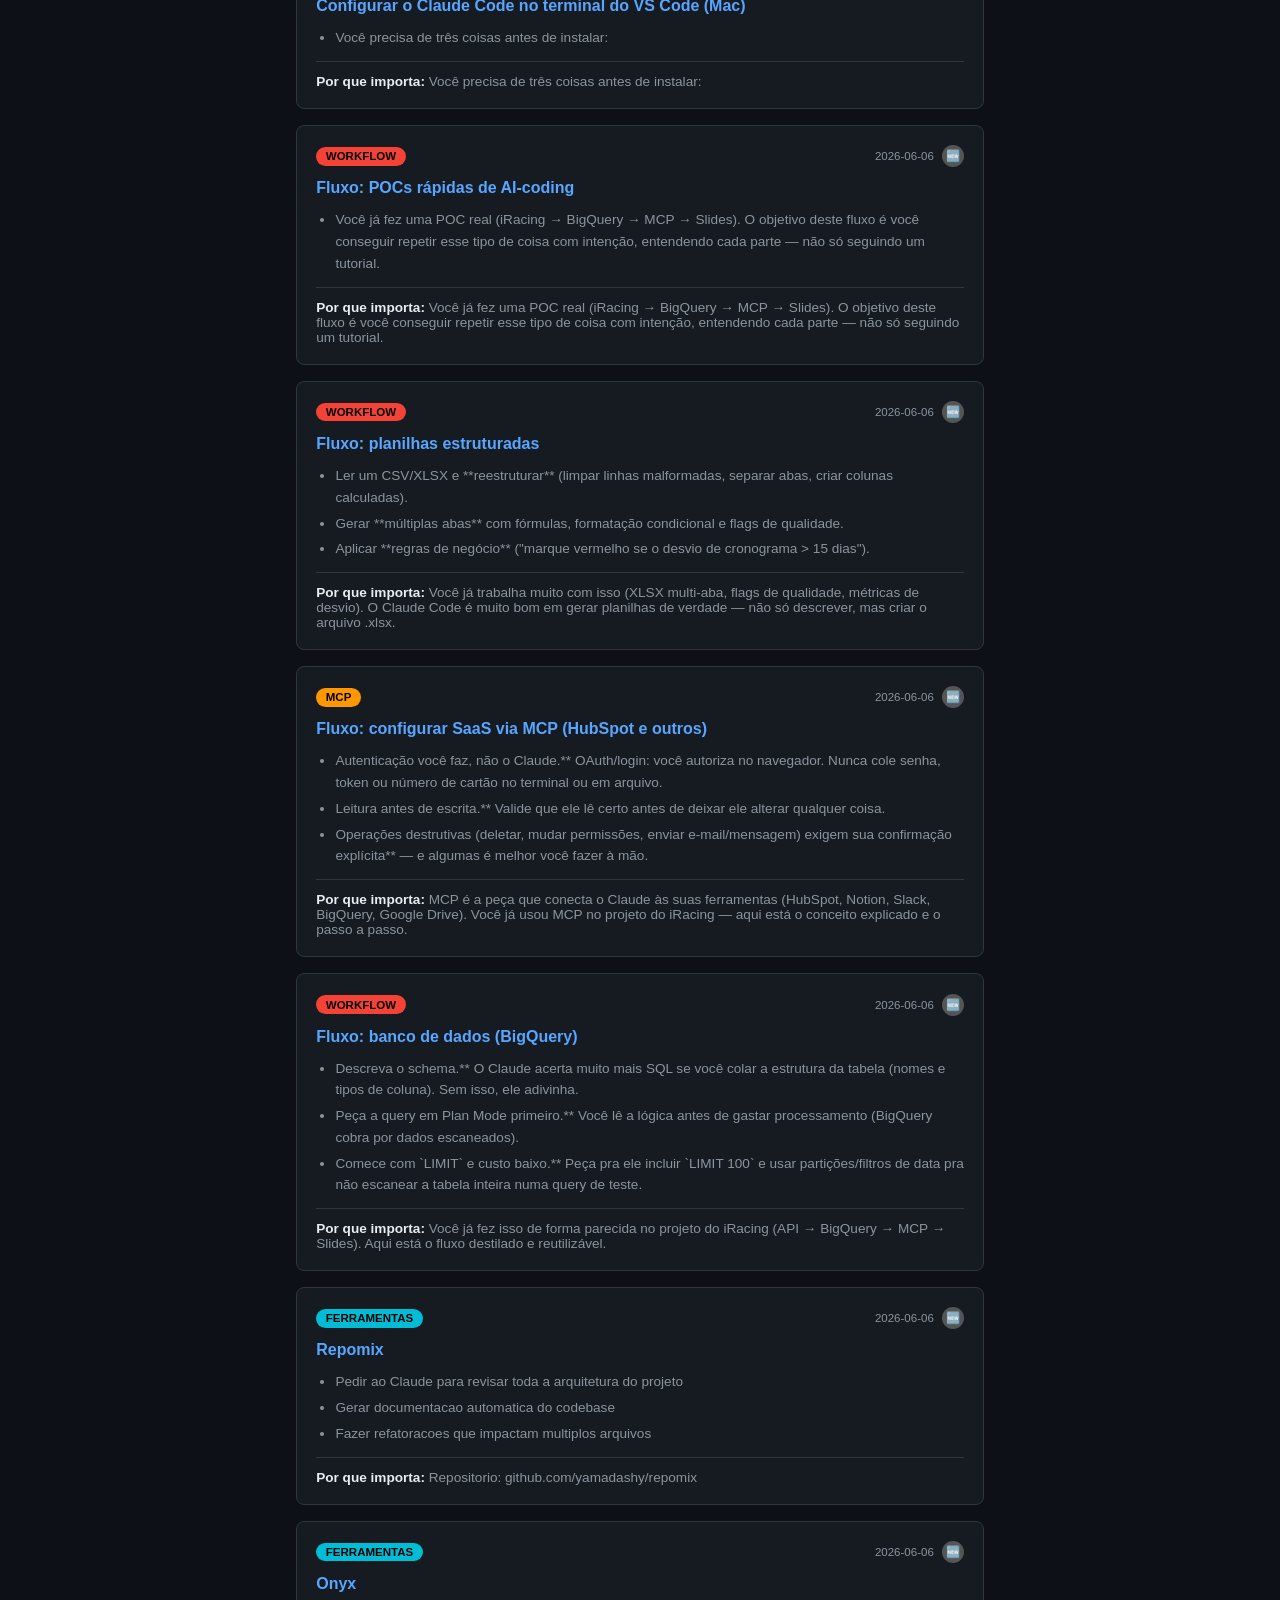
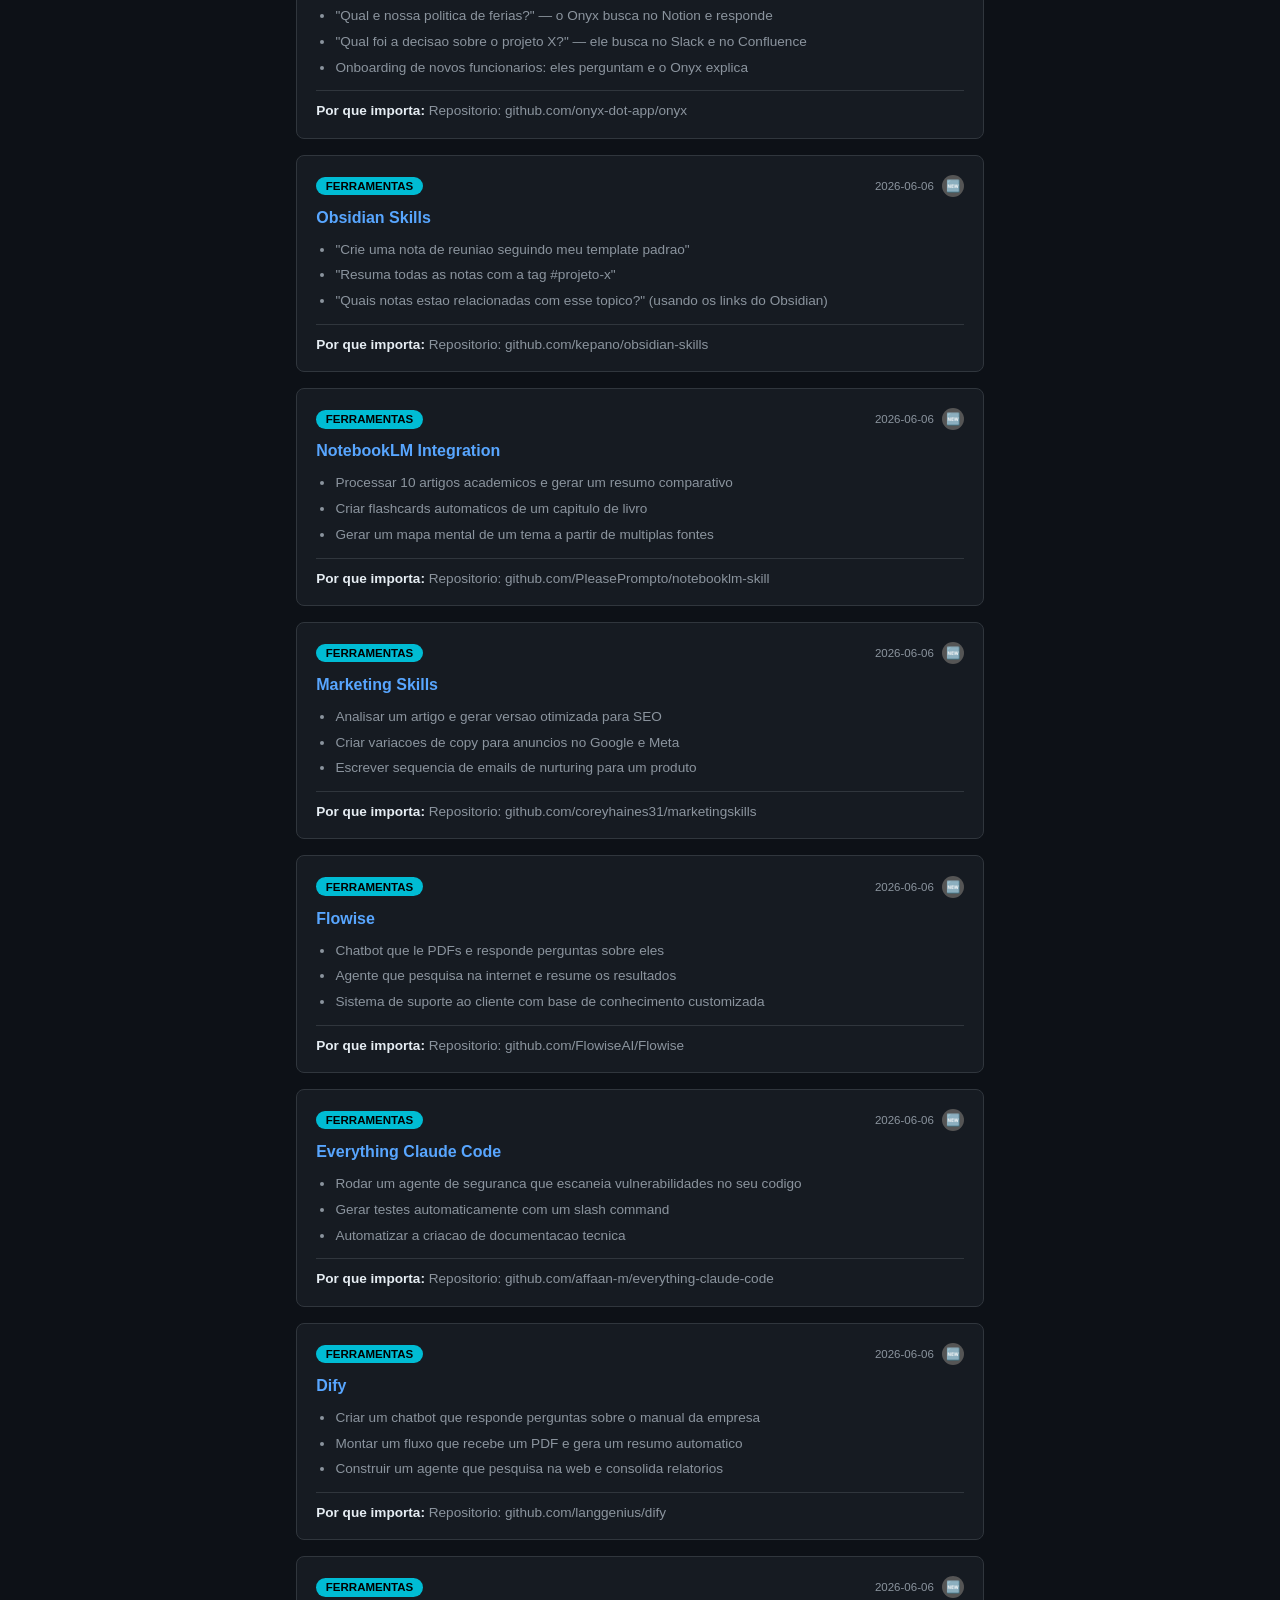
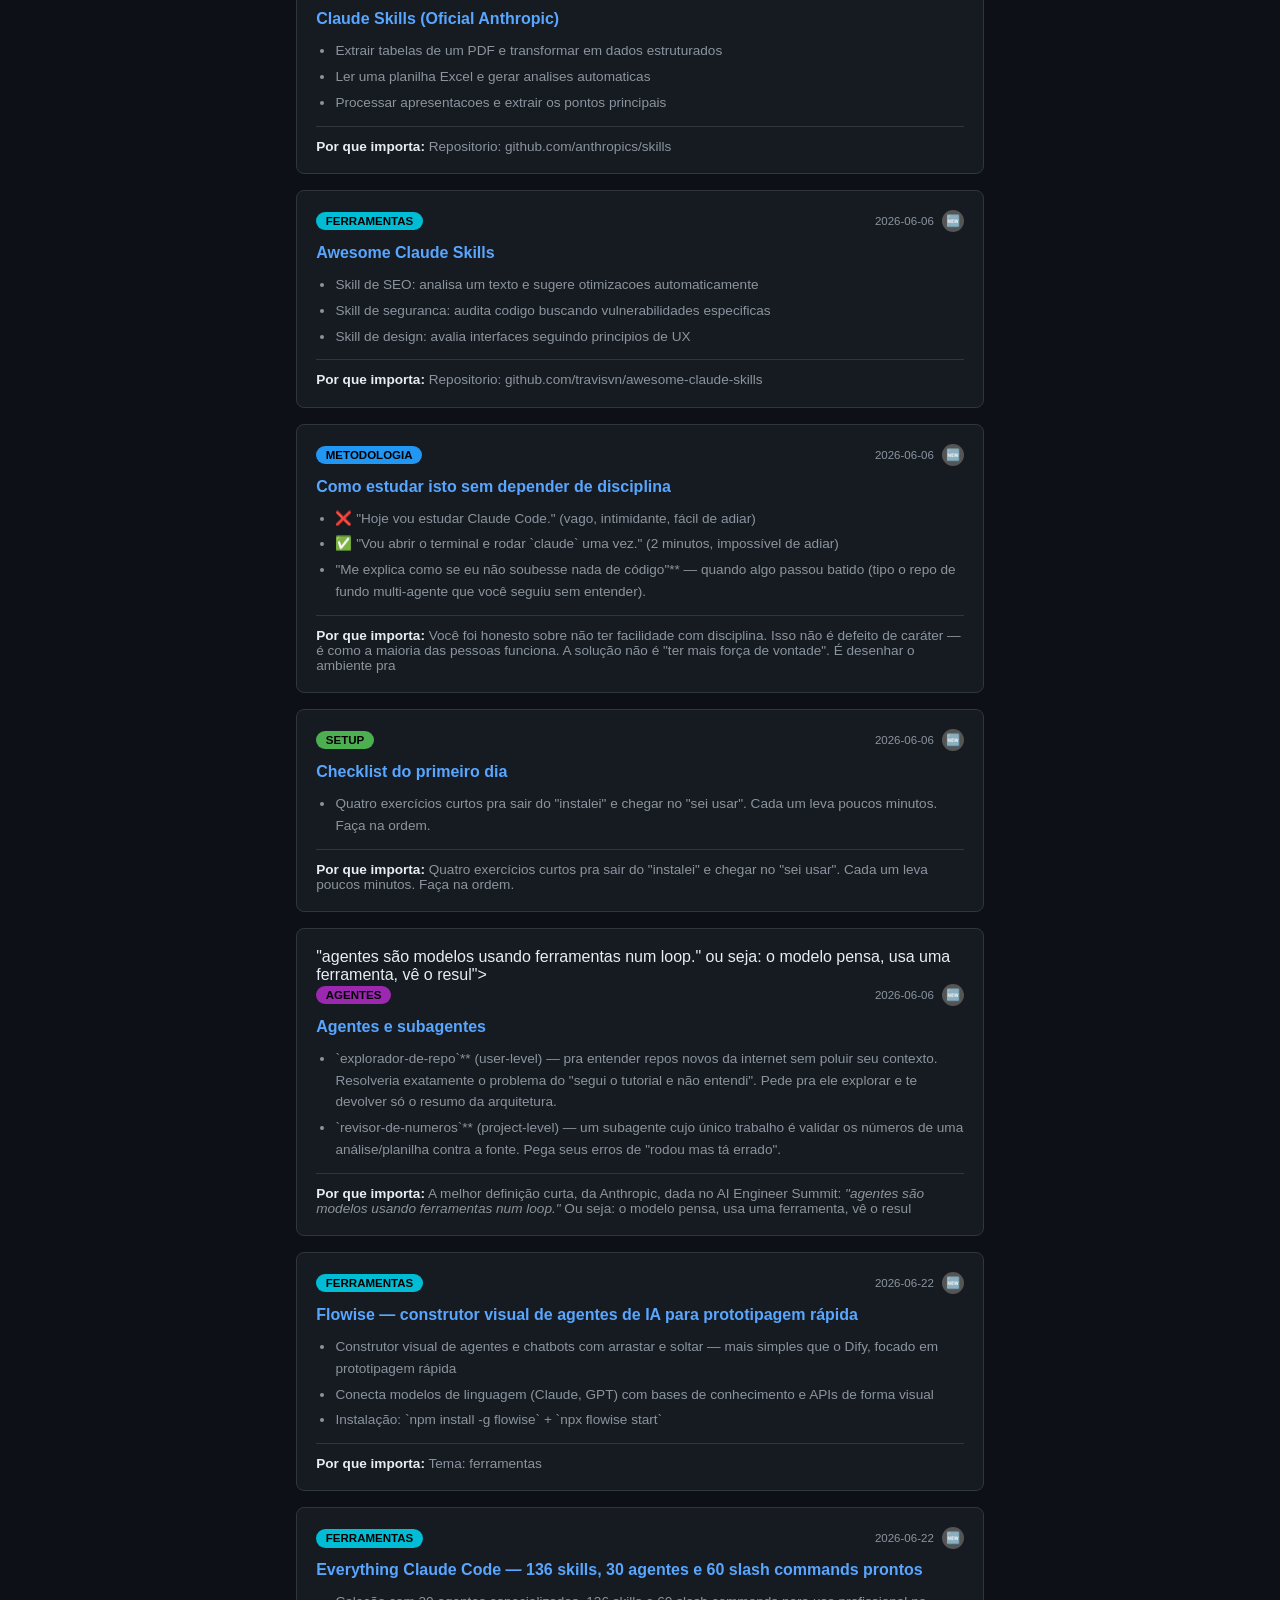
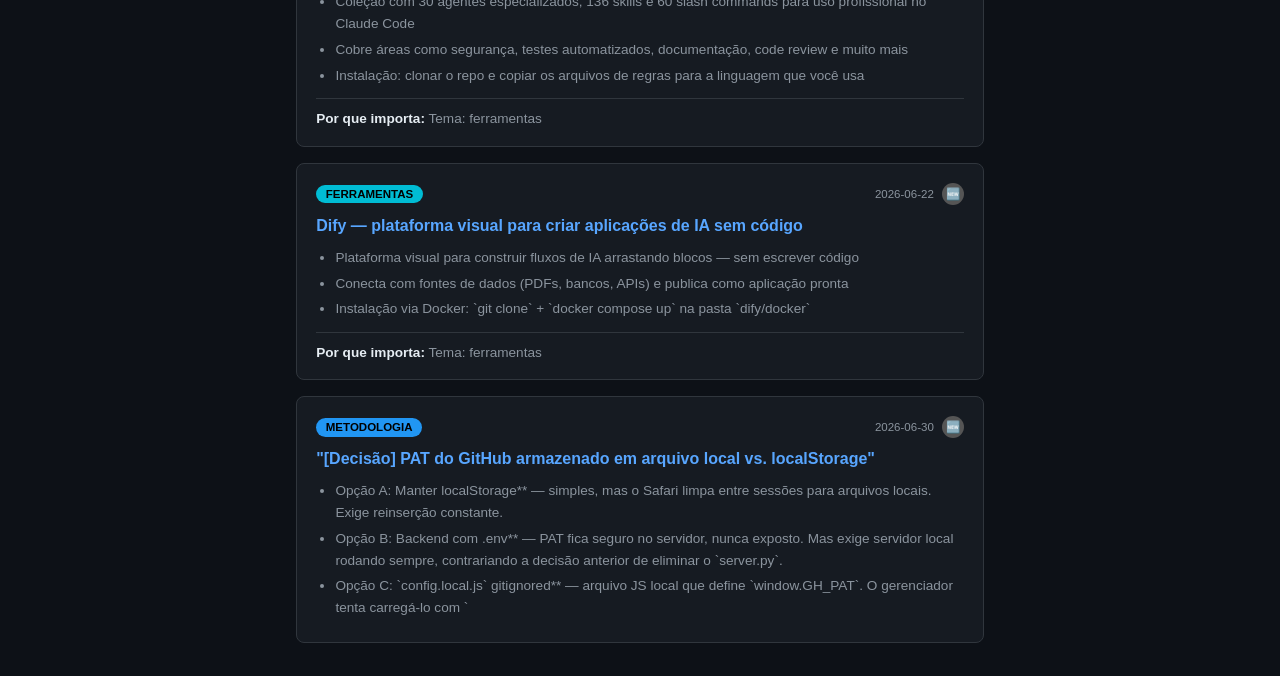
==== commit 66bd8915: "chore: rebuild site [skip ci]" ====
--- a/docs/index.html
+++ b/docs/index.html
@@ -12,7 +12,7 @@
     <h1>Claude Code Growth</h1>
     <a href="gerenciador.html" class="header-nav-link">⚙ Gerenciador</a>
   </div>
-  <p class="subtitle">138 conteúdos indexados · Atualizado em 09/11/2026</p>
+  <p class="subtitle">138 conteúdos indexados · Atualizado em 16/11/2026</p>
 </header>
 
 <section class="proficiency-panel">
@@ -1417,7 +1417,7 @@
 </main>
 
 <footer>
-  <p>Alimentado por <a href="https://github.com/victorauad/co-coach">co-coach</a> · Rebuild: 09/11/2026 · 138 cards</p>
+  <p>Alimentado por <a href="https://github.com/victorauad/co-coach">co-coach</a> · Rebuild: 16/11/2026 · 138 cards</p>
   <p class="footer-temas"><span style="color:#00BCD4">ferramentas 55</span> · <span style="color:#9C27B0">agentes 18</span> · <span style="color:#2196F3">metodologia 16</span> · <span style="color:#757575">skills 11</span> · <span style="color:#4CAF50">setup 10</span> · <span style="color:#FF9800">mcp 9</span> · <span style="color:#F44336">workflow 7</span> · <span style="color:#FFEB3B">prompts 7</span> · <span style="color:#757575">service-as-software 2</span> · <span style="color:#757575">outros 2</span> · <span style="color:#757575">agentes-ia 1</span></p>
   <p style="margin-top:0.5rem"><a href="aprenda.html">📖 Como funciona</a> · <a href="gerenciador.html">⚙️ Gerenciador</a></p>
 </footer>
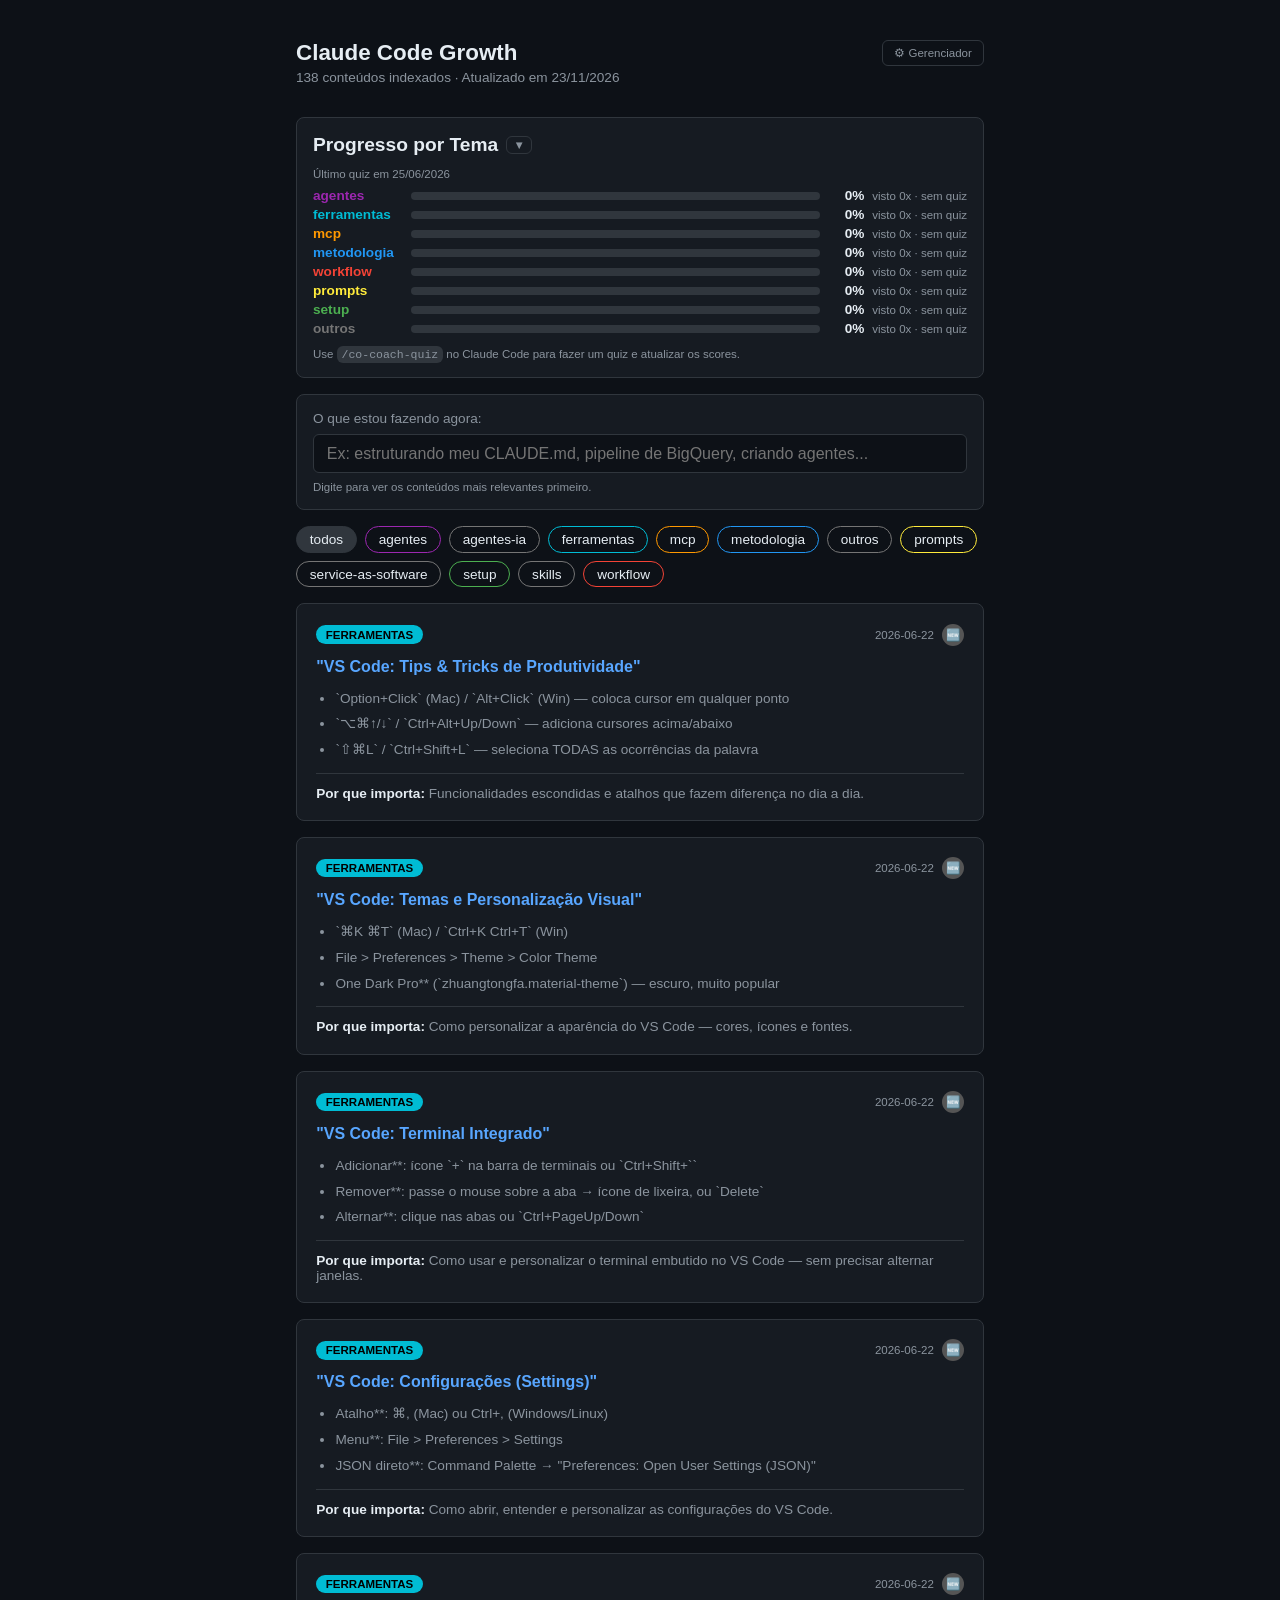
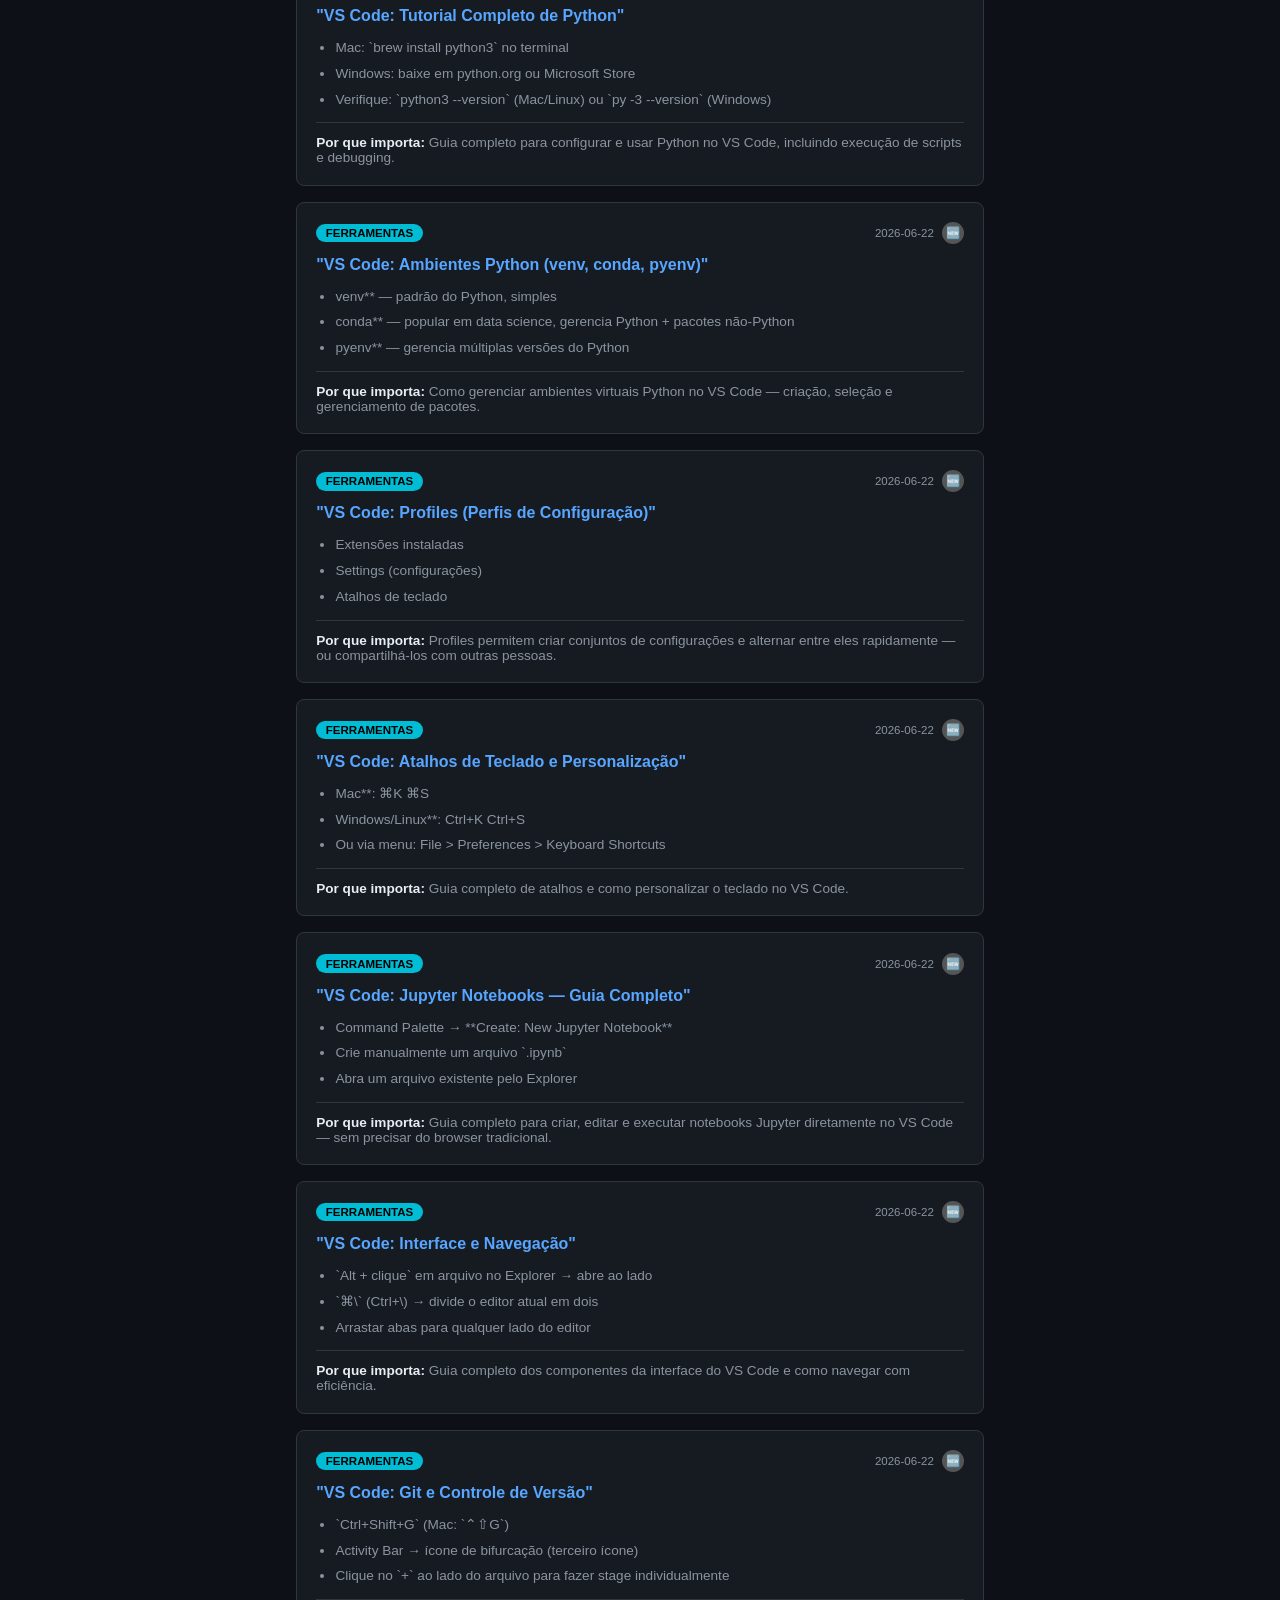
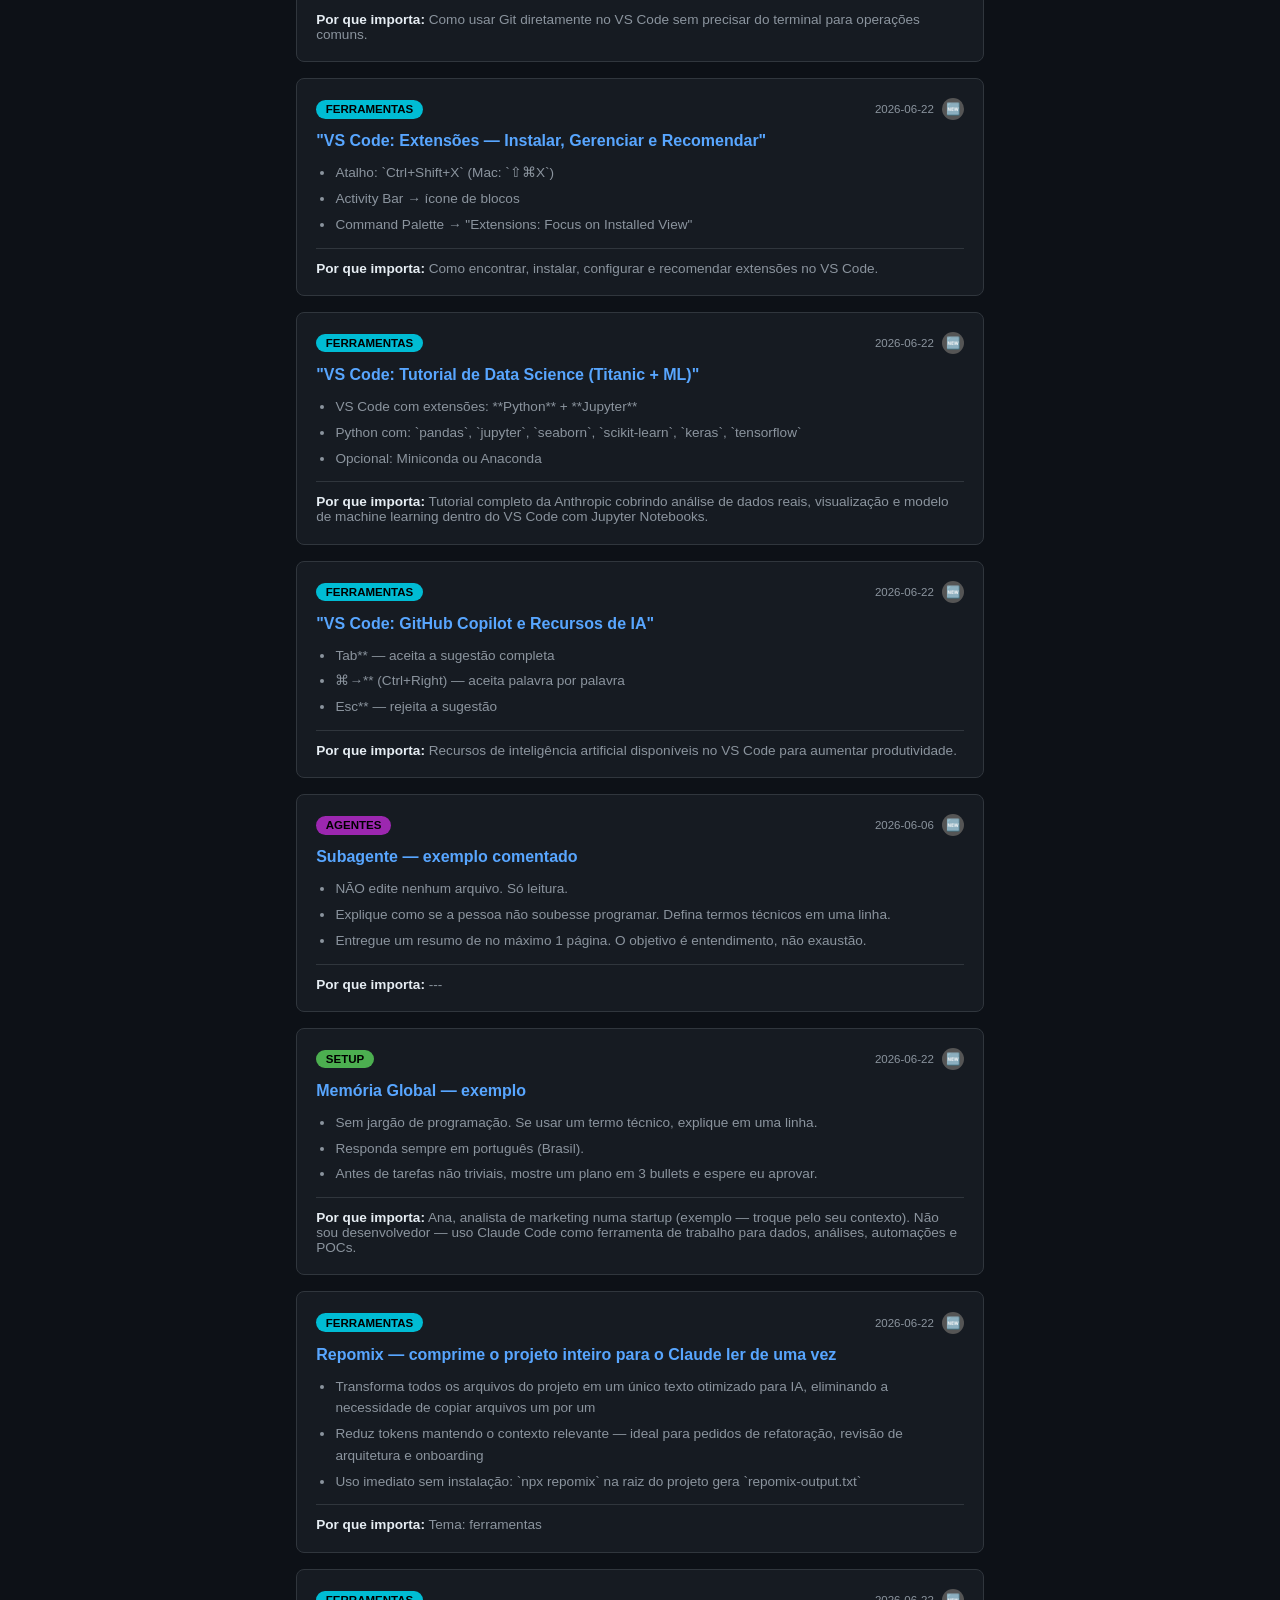
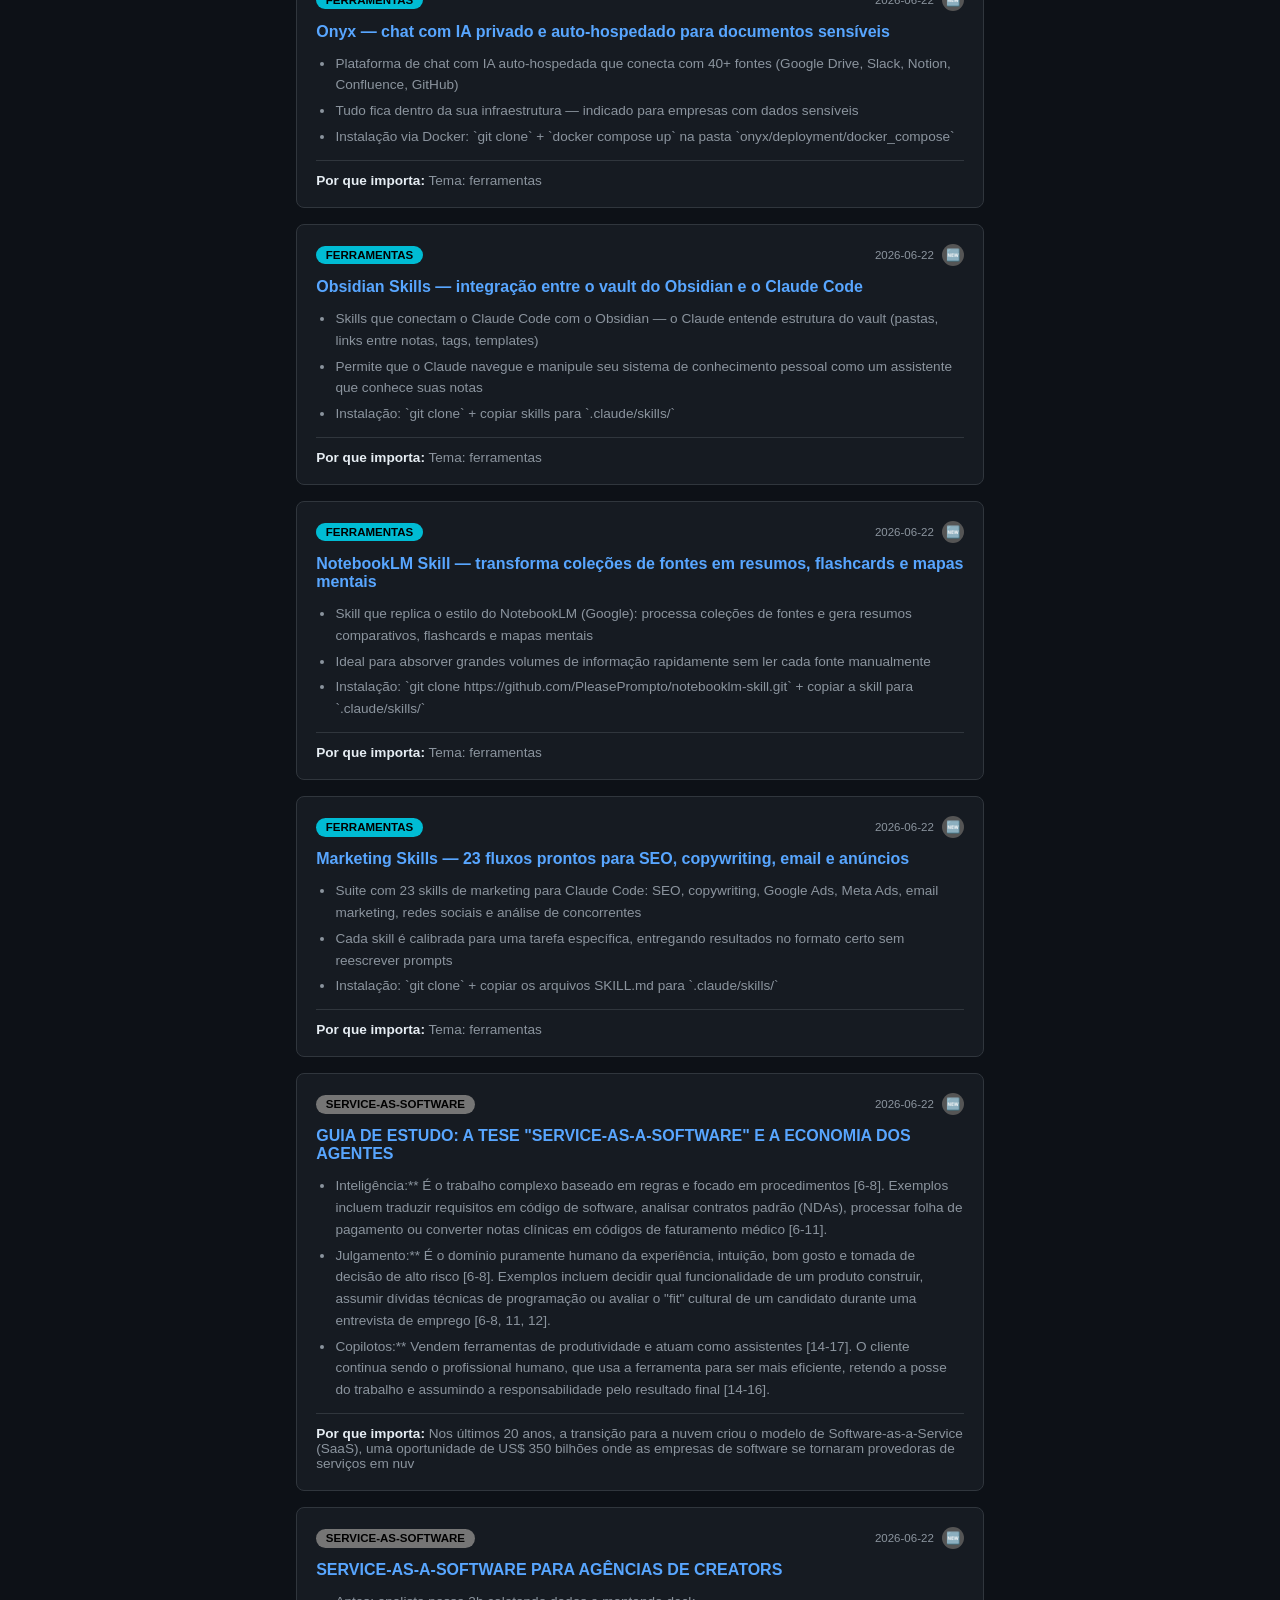
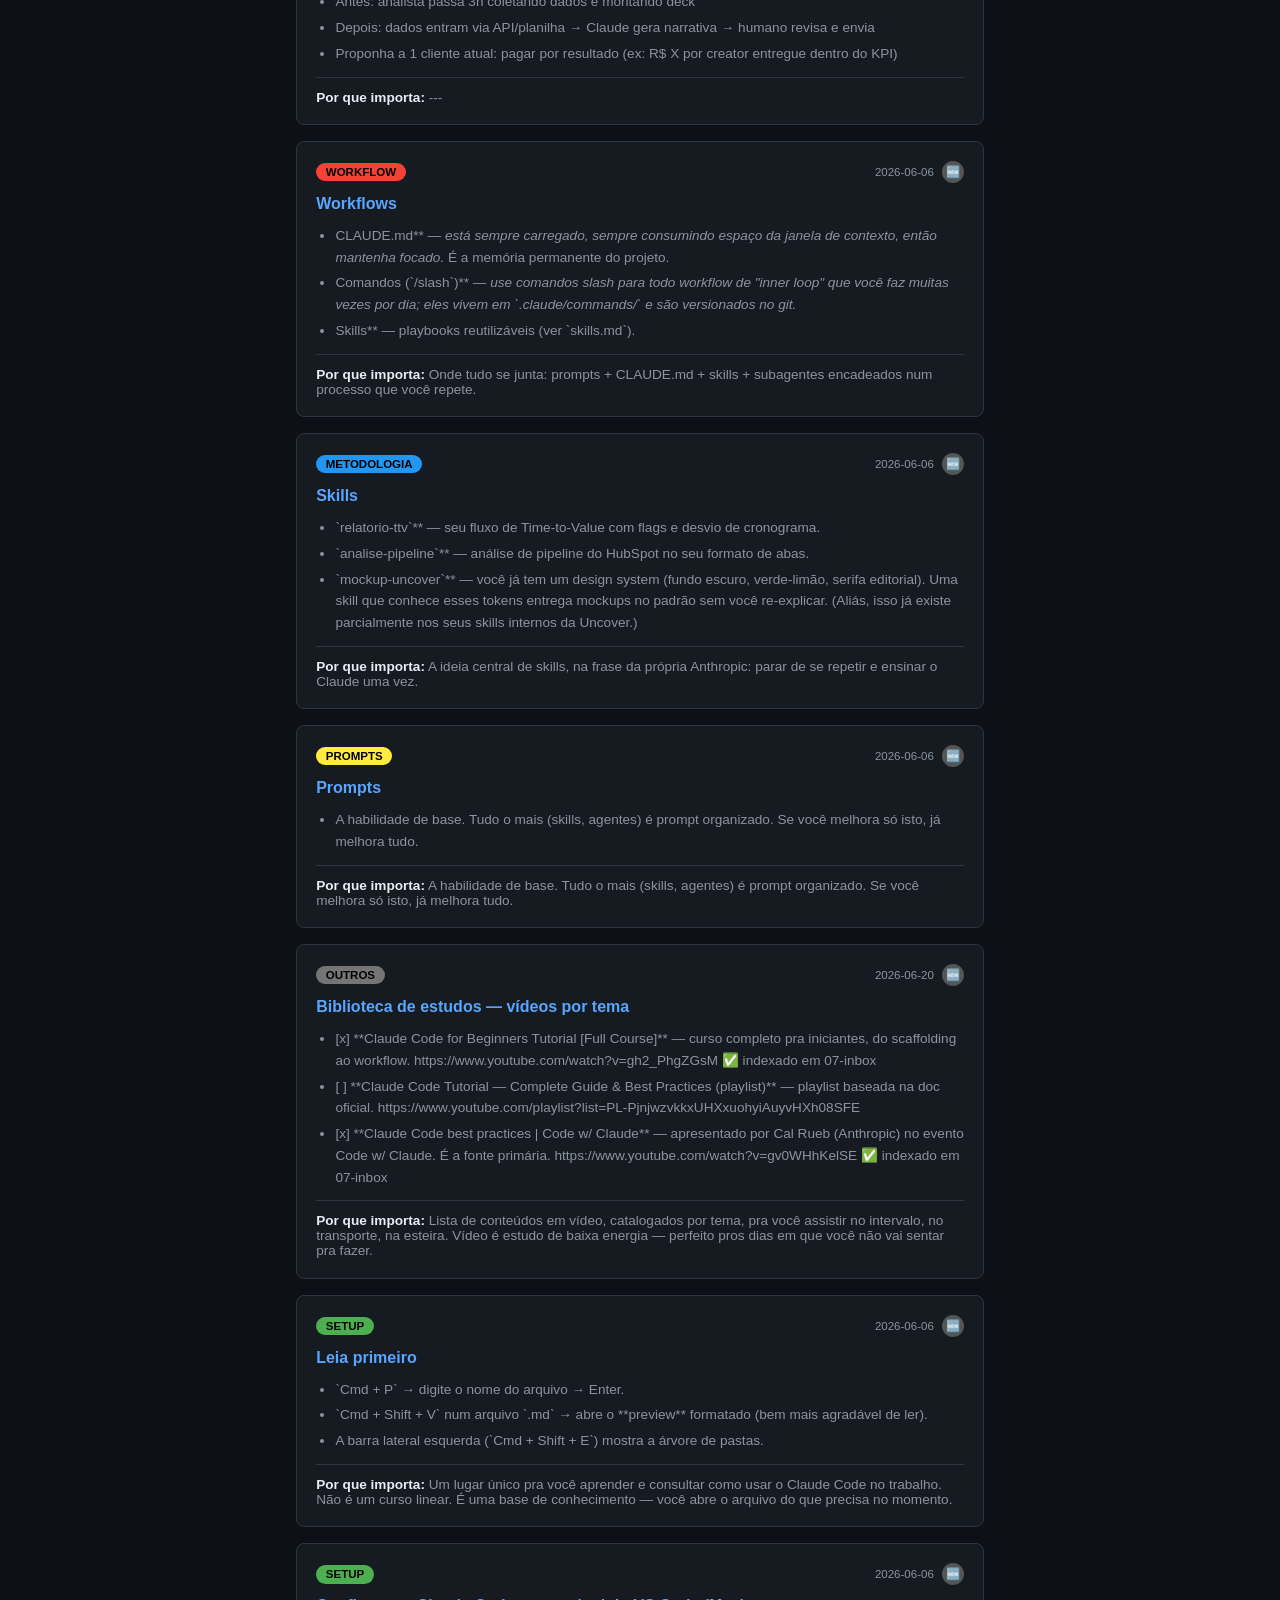
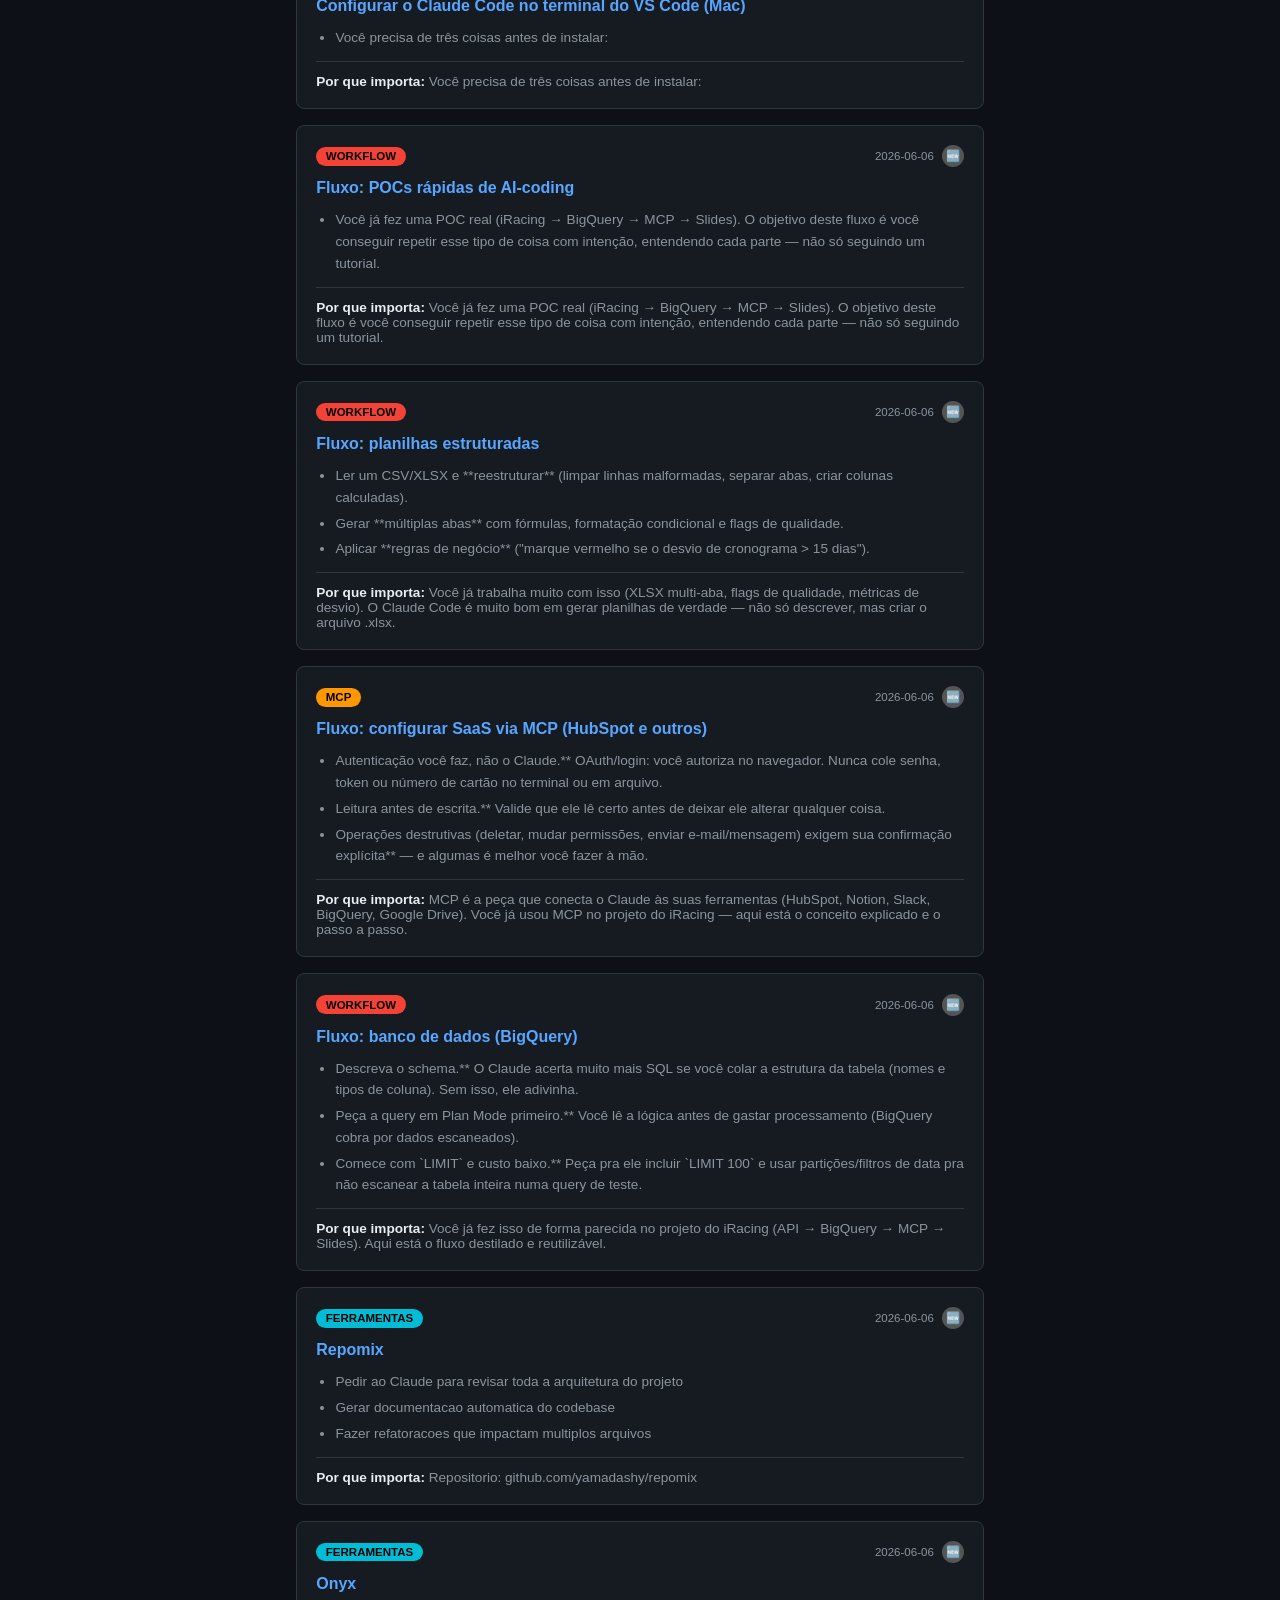
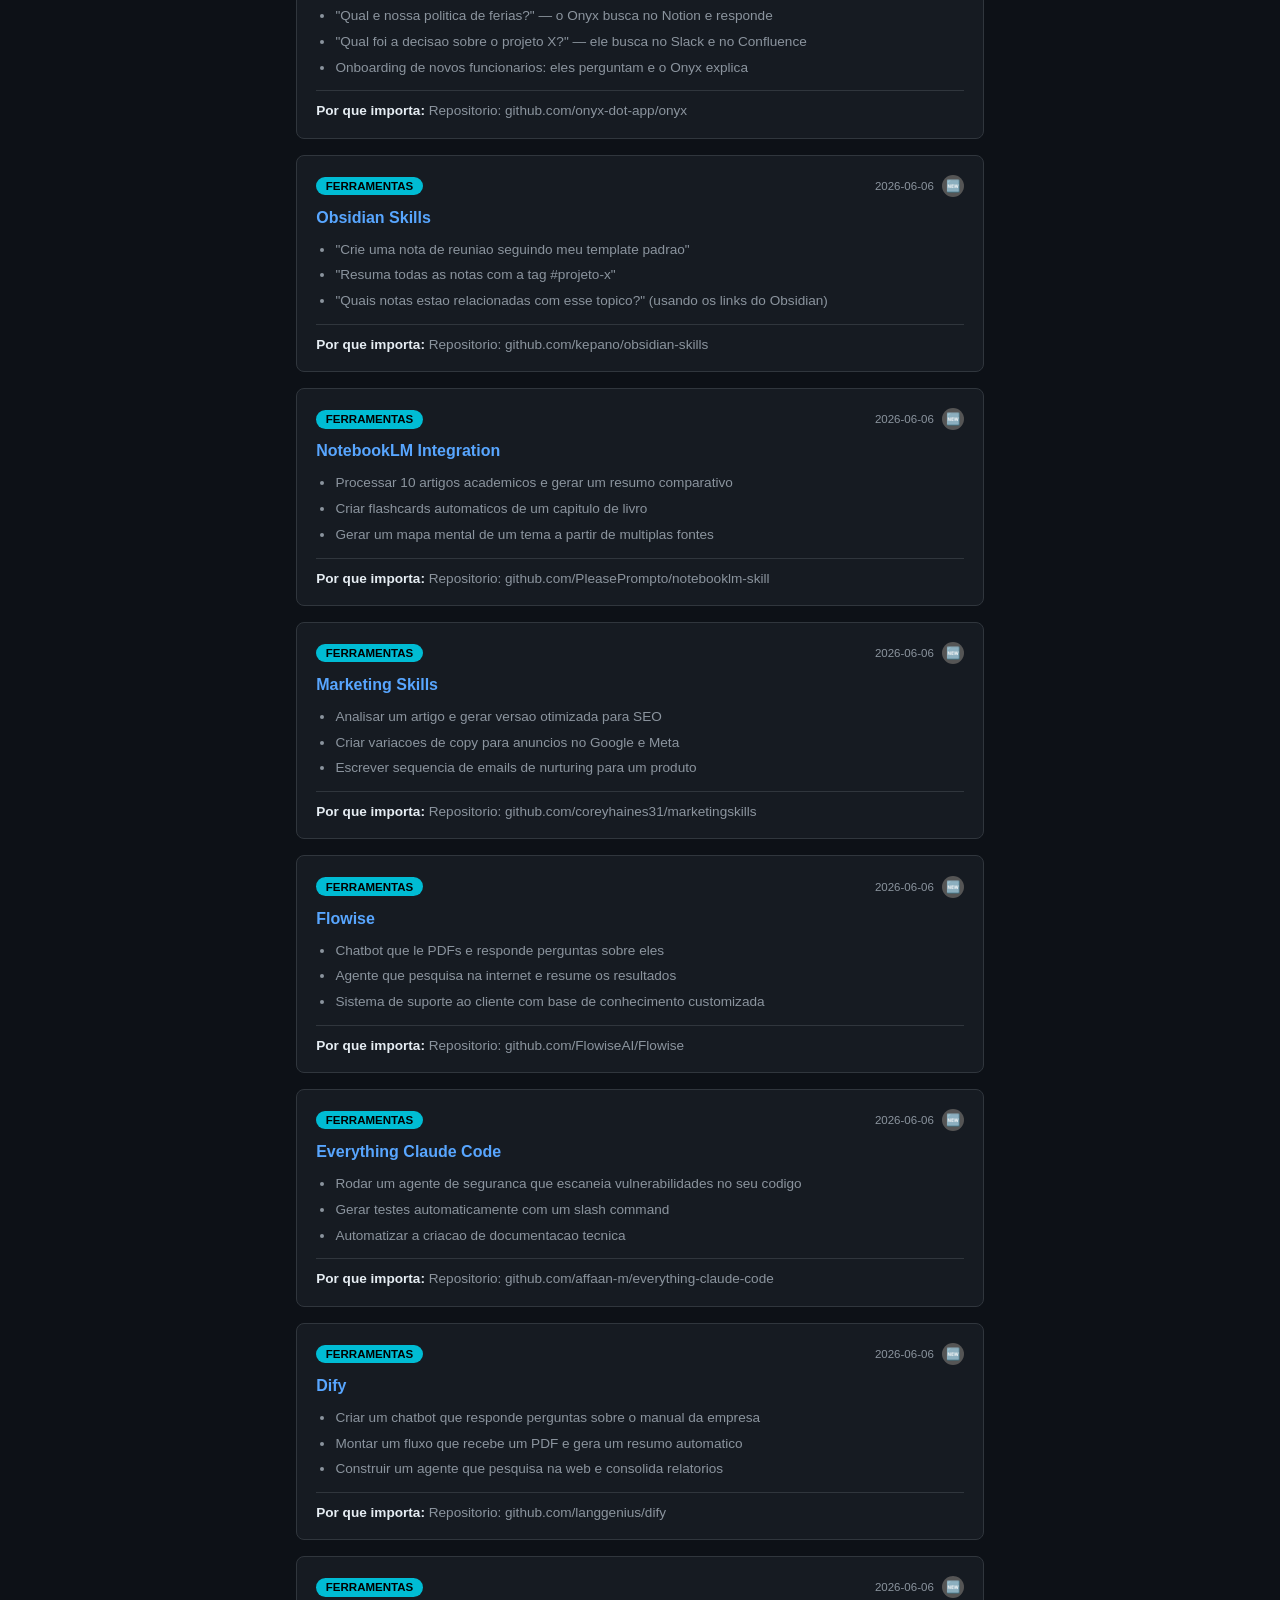
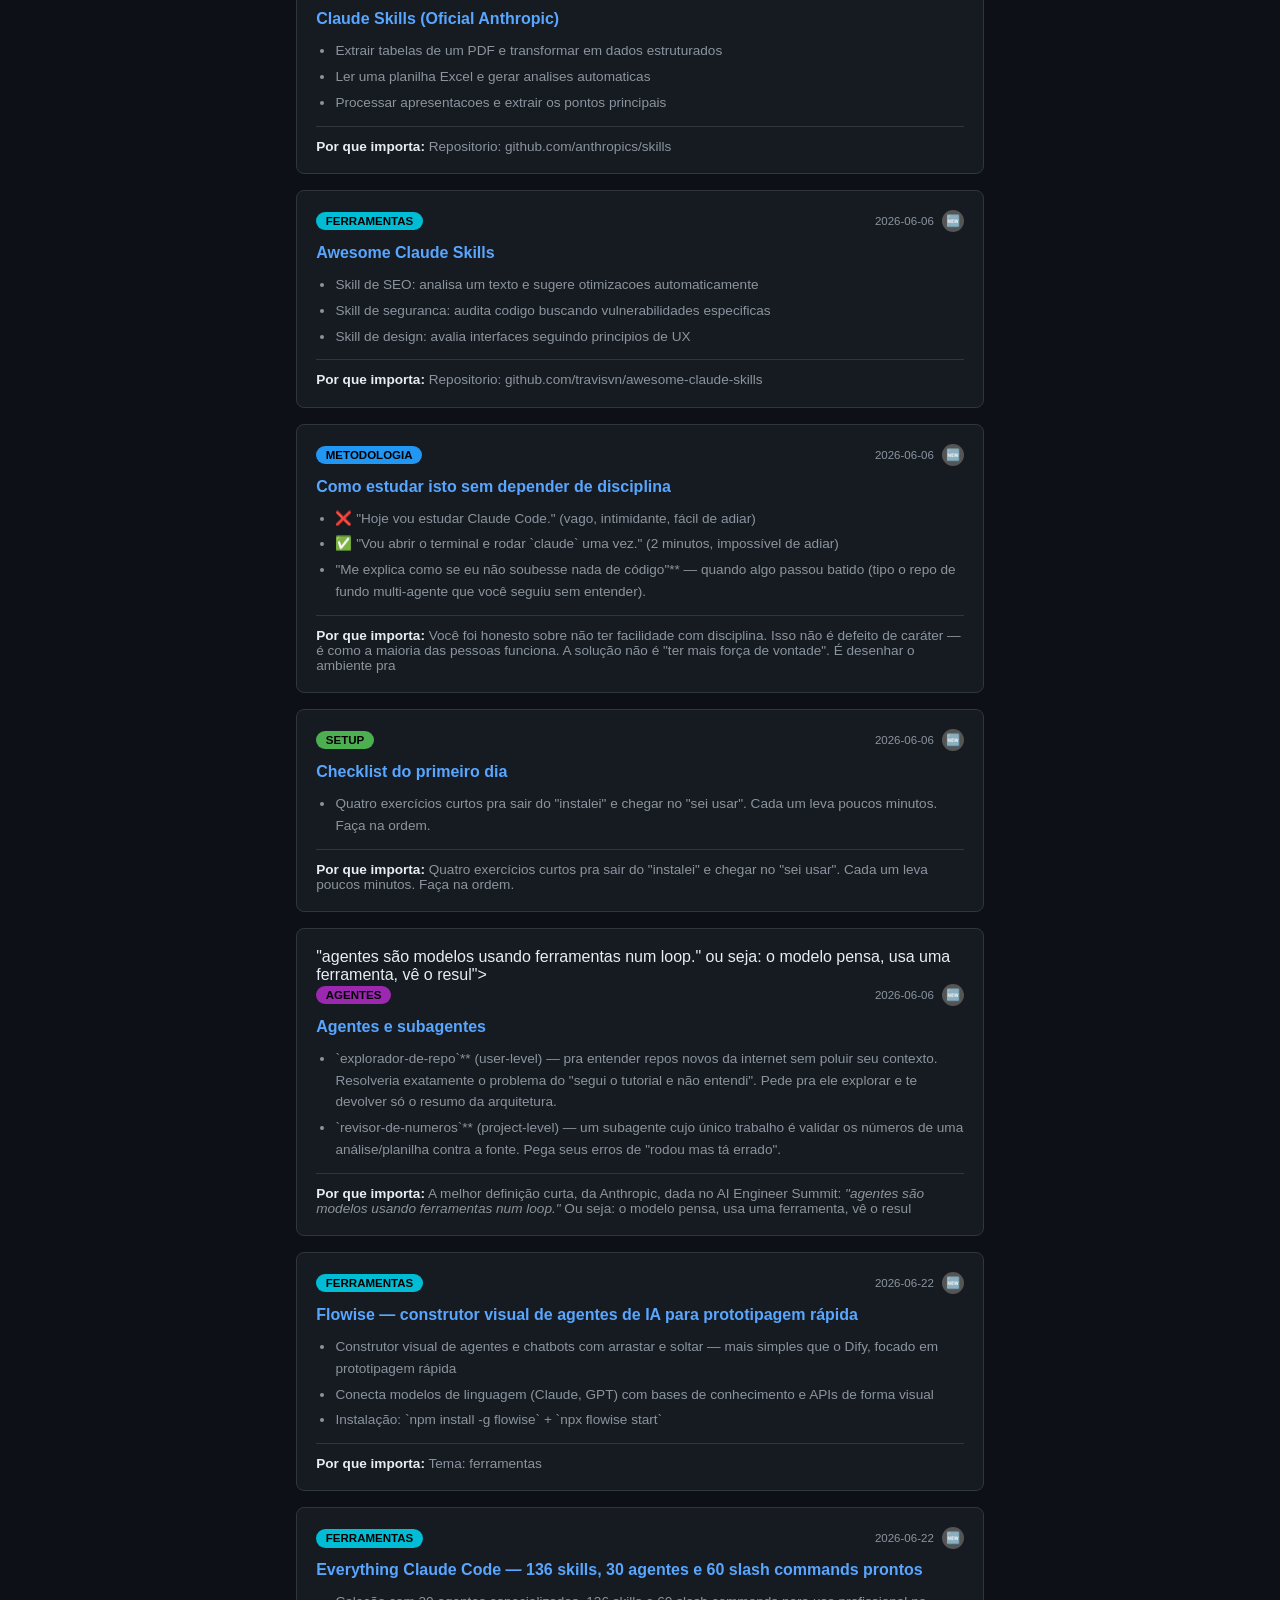
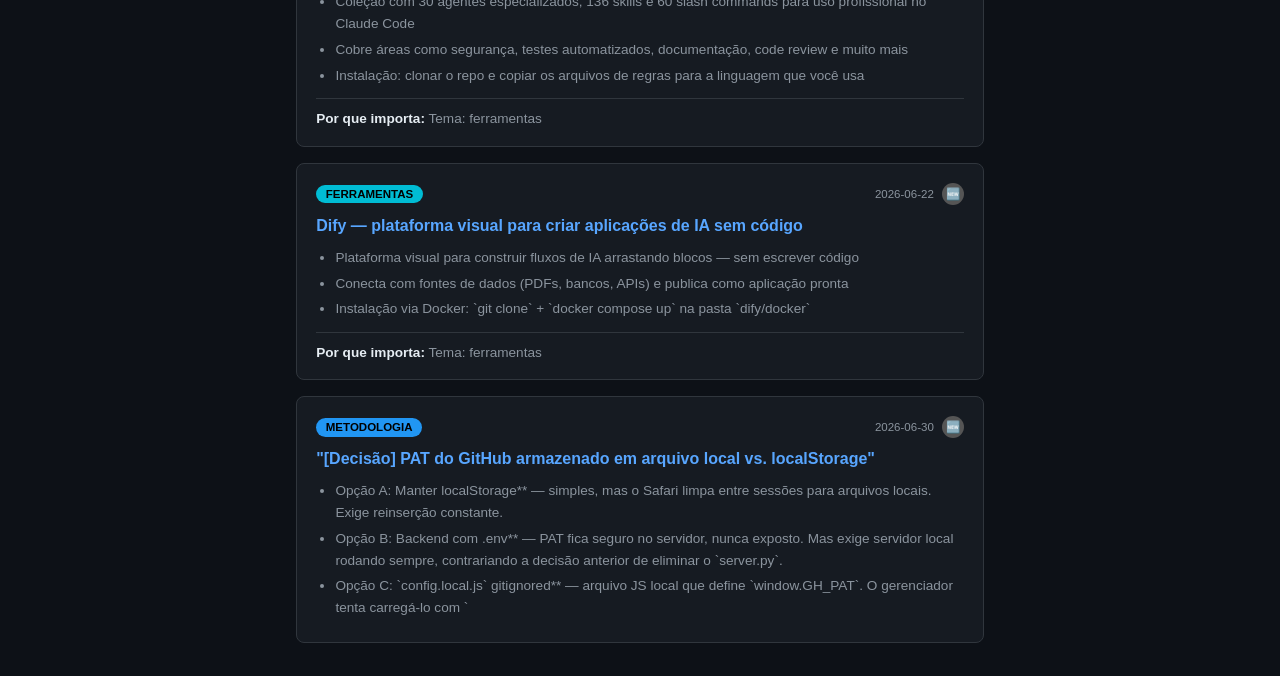
==== commit b371c863: "chore: rebuild site [skip ci]" ====
--- a/docs/index.html
+++ b/docs/index.html
@@ -12,7 +12,7 @@
     <h1>Claude Code Growth</h1>
     <a href="gerenciador.html" class="header-nav-link">⚙ Gerenciador</a>
   </div>
-  <p class="subtitle">138 conteúdos indexados · Atualizado em 16/11/2026</p>
+  <p class="subtitle">138 conteúdos indexados · Atualizado em 23/11/2026</p>
 </header>
 
 <section class="proficiency-panel">
@@ -1417,7 +1417,7 @@
 </main>
 
 <footer>
-  <p>Alimentado por <a href="https://github.com/victorauad/co-coach">co-coach</a> · Rebuild: 16/11/2026 · 138 cards</p>
+  <p>Alimentado por <a href="https://github.com/victorauad/co-coach">co-coach</a> · Rebuild: 23/11/2026 · 138 cards</p>
   <p class="footer-temas"><span style="color:#00BCD4">ferramentas 55</span> · <span style="color:#9C27B0">agentes 18</span> · <span style="color:#2196F3">metodologia 16</span> · <span style="color:#757575">skills 11</span> · <span style="color:#4CAF50">setup 10</span> · <span style="color:#FF9800">mcp 9</span> · <span style="color:#F44336">workflow 7</span> · <span style="color:#FFEB3B">prompts 7</span> · <span style="color:#757575">service-as-software 2</span> · <span style="color:#757575">outros 2</span> · <span style="color:#757575">agentes-ia 1</span></p>
   <p style="margin-top:0.5rem"><a href="aprenda.html">📖 Como funciona</a> · <a href="gerenciador.html">⚙️ Gerenciador</a></p>
 </footer>
